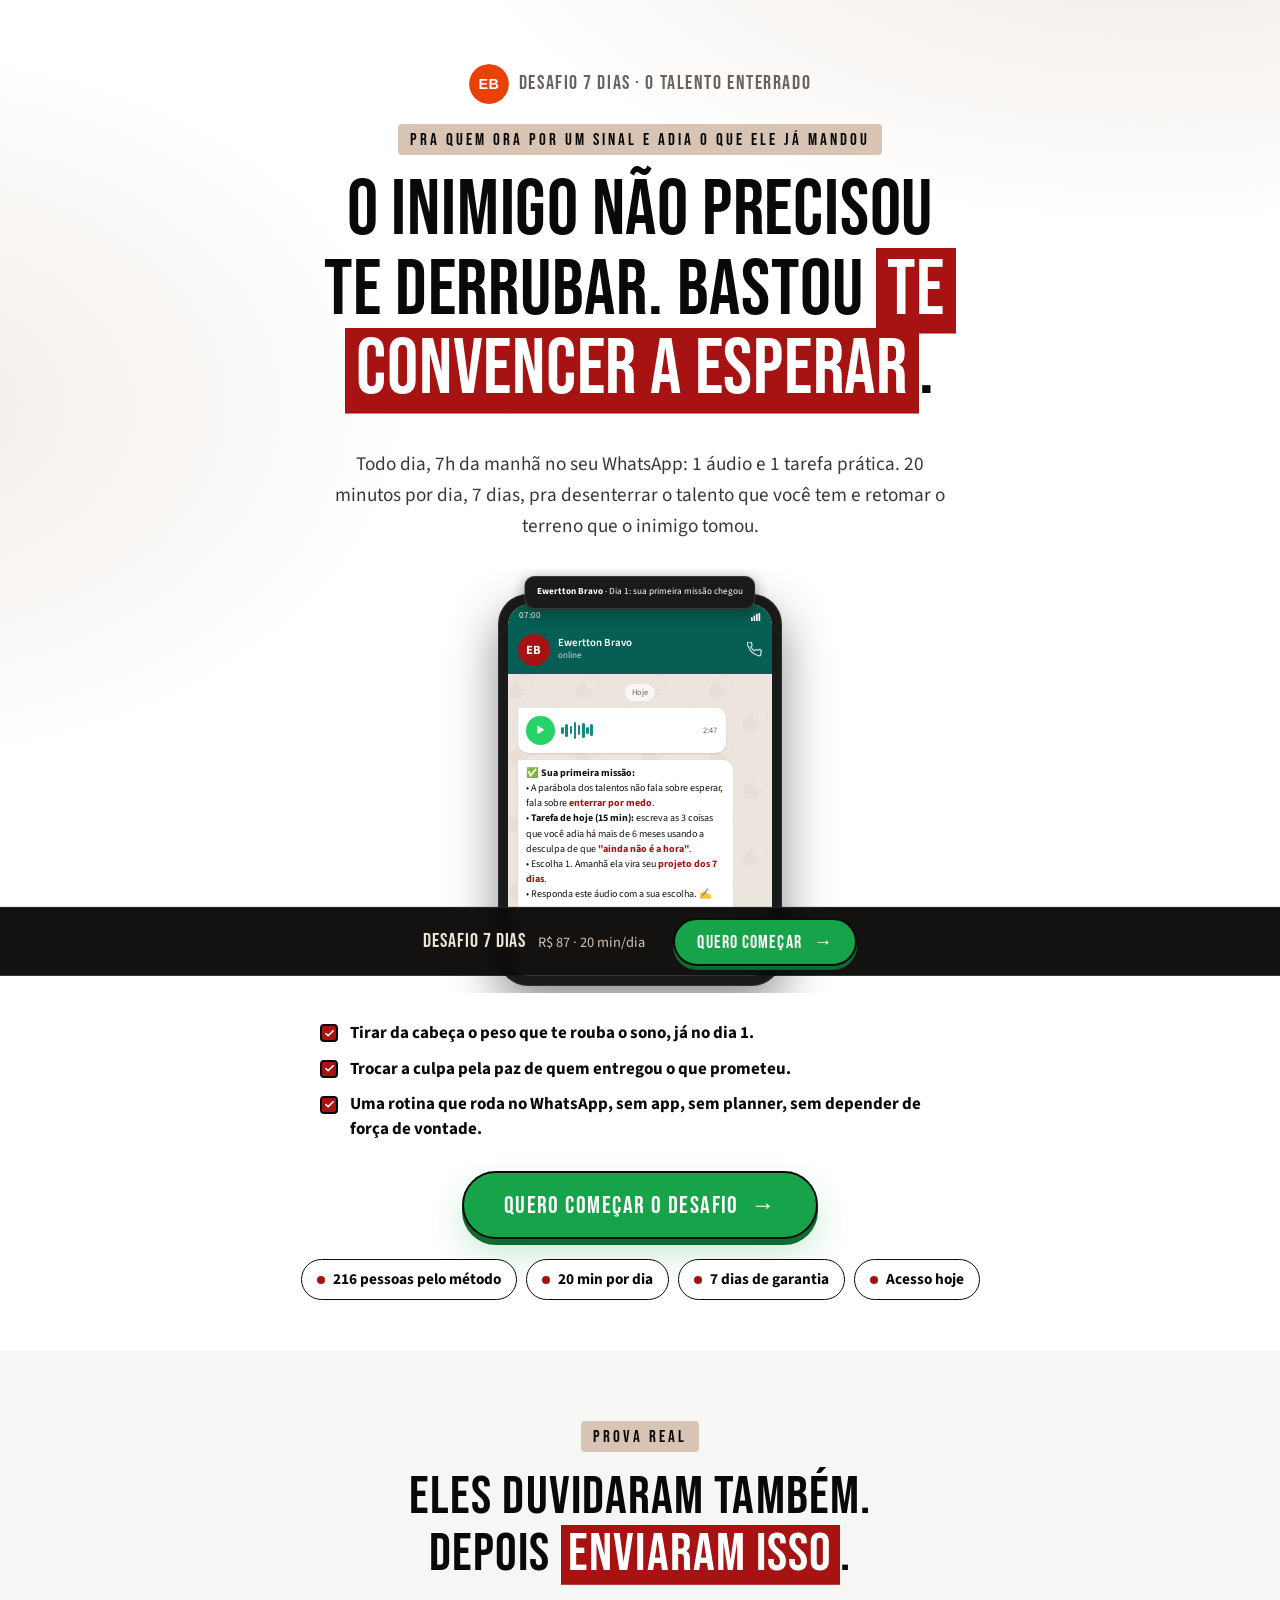
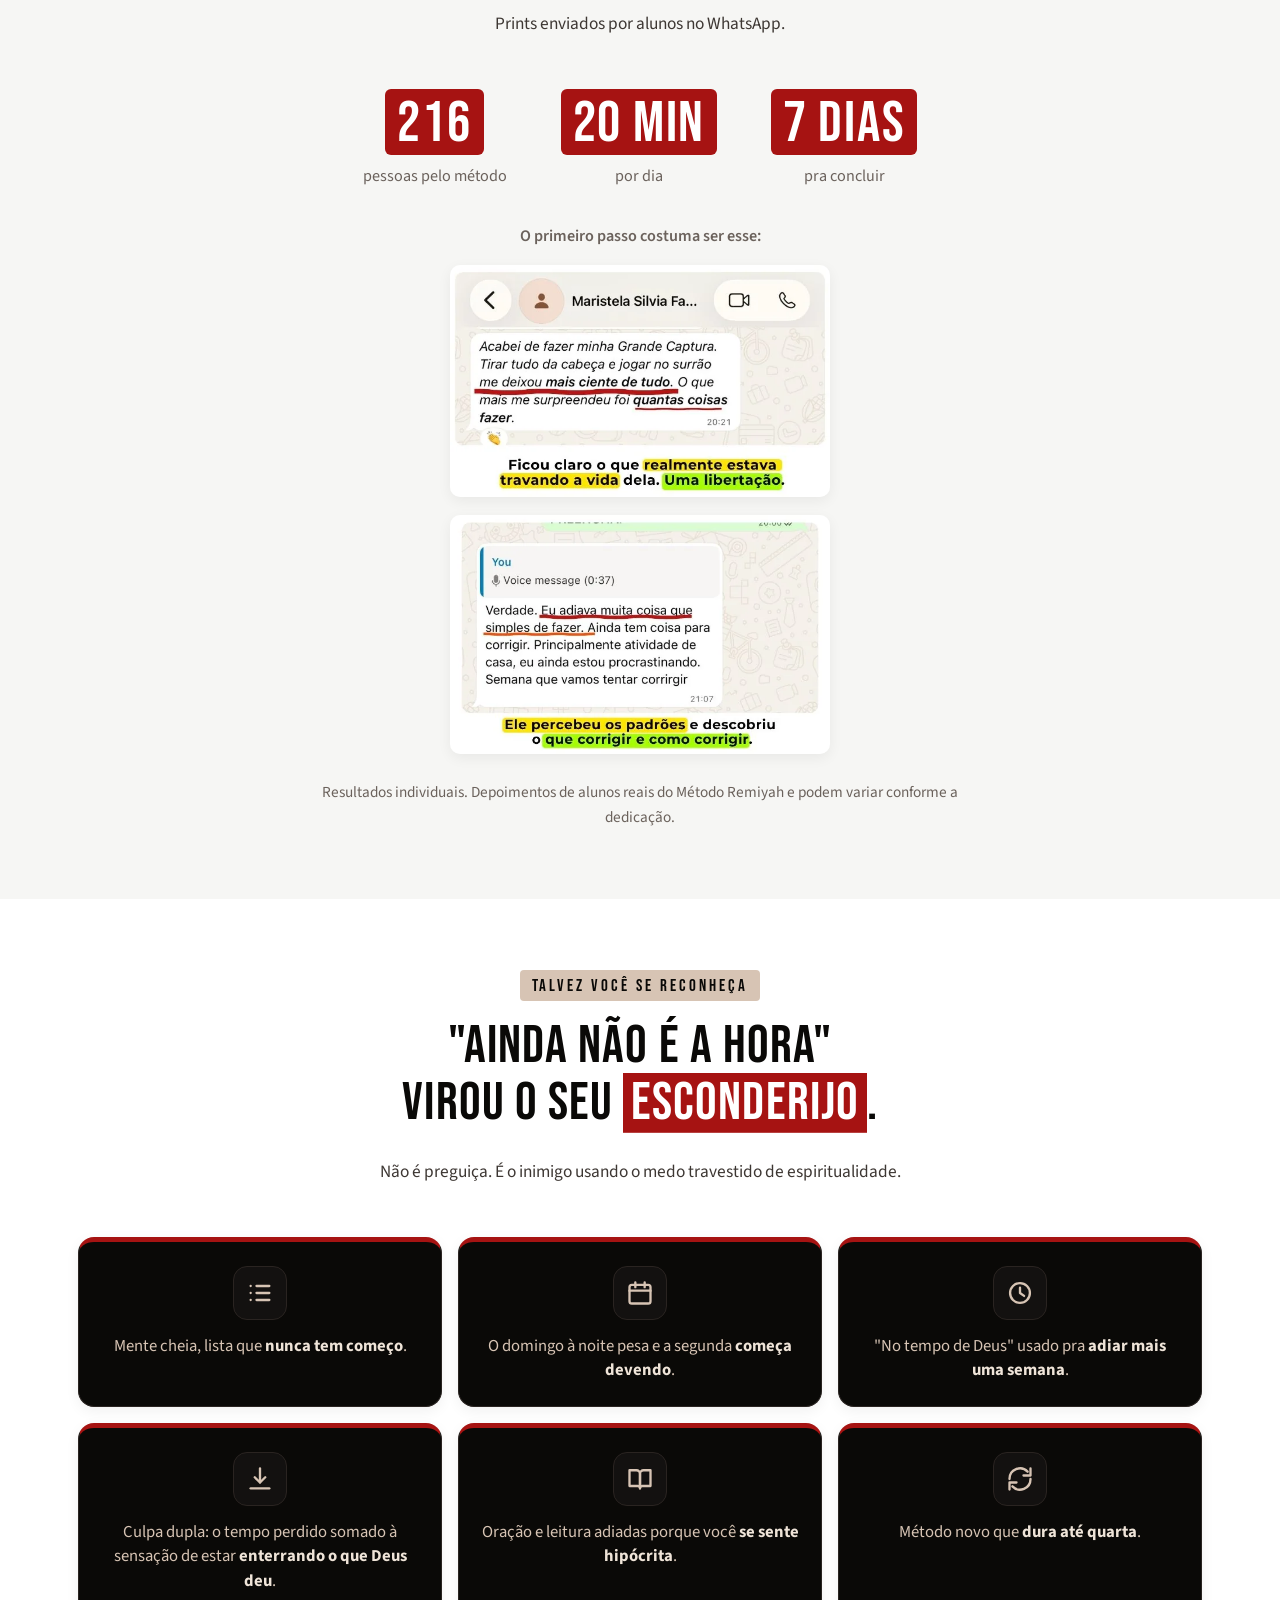
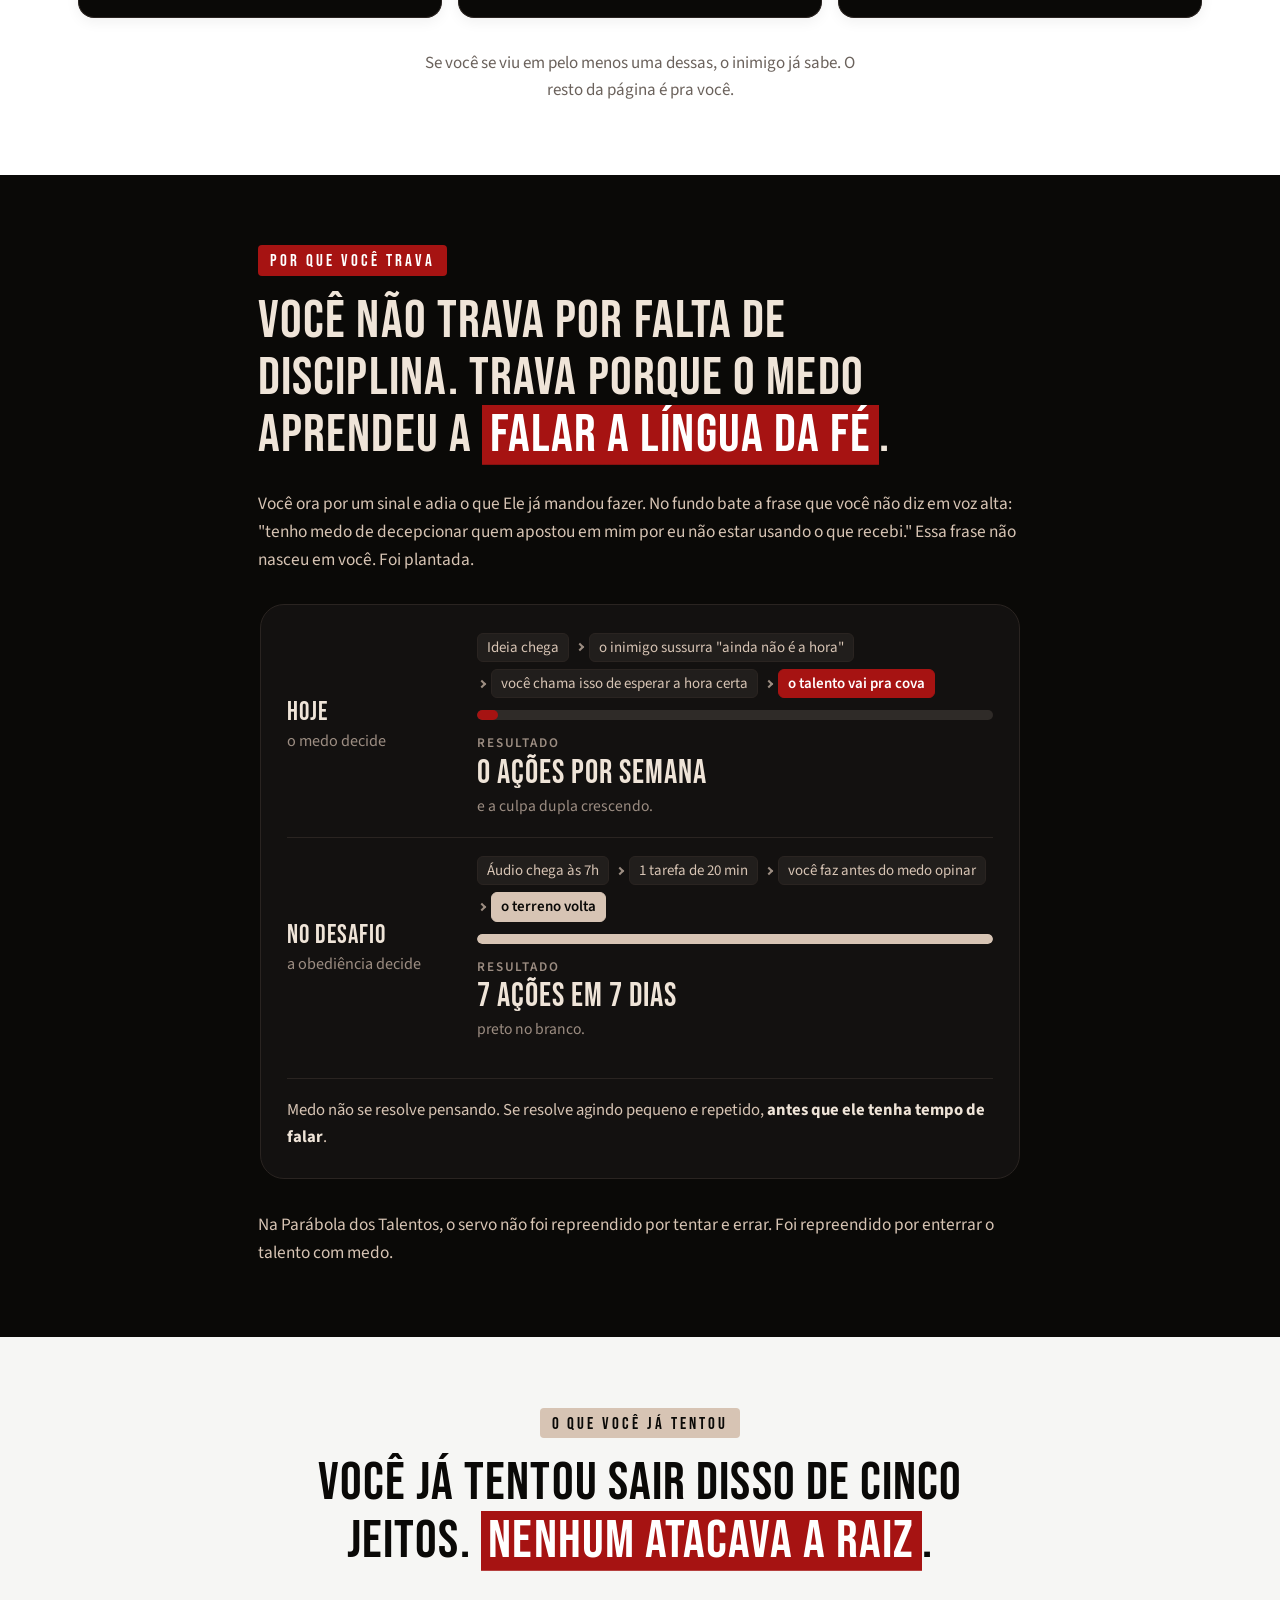
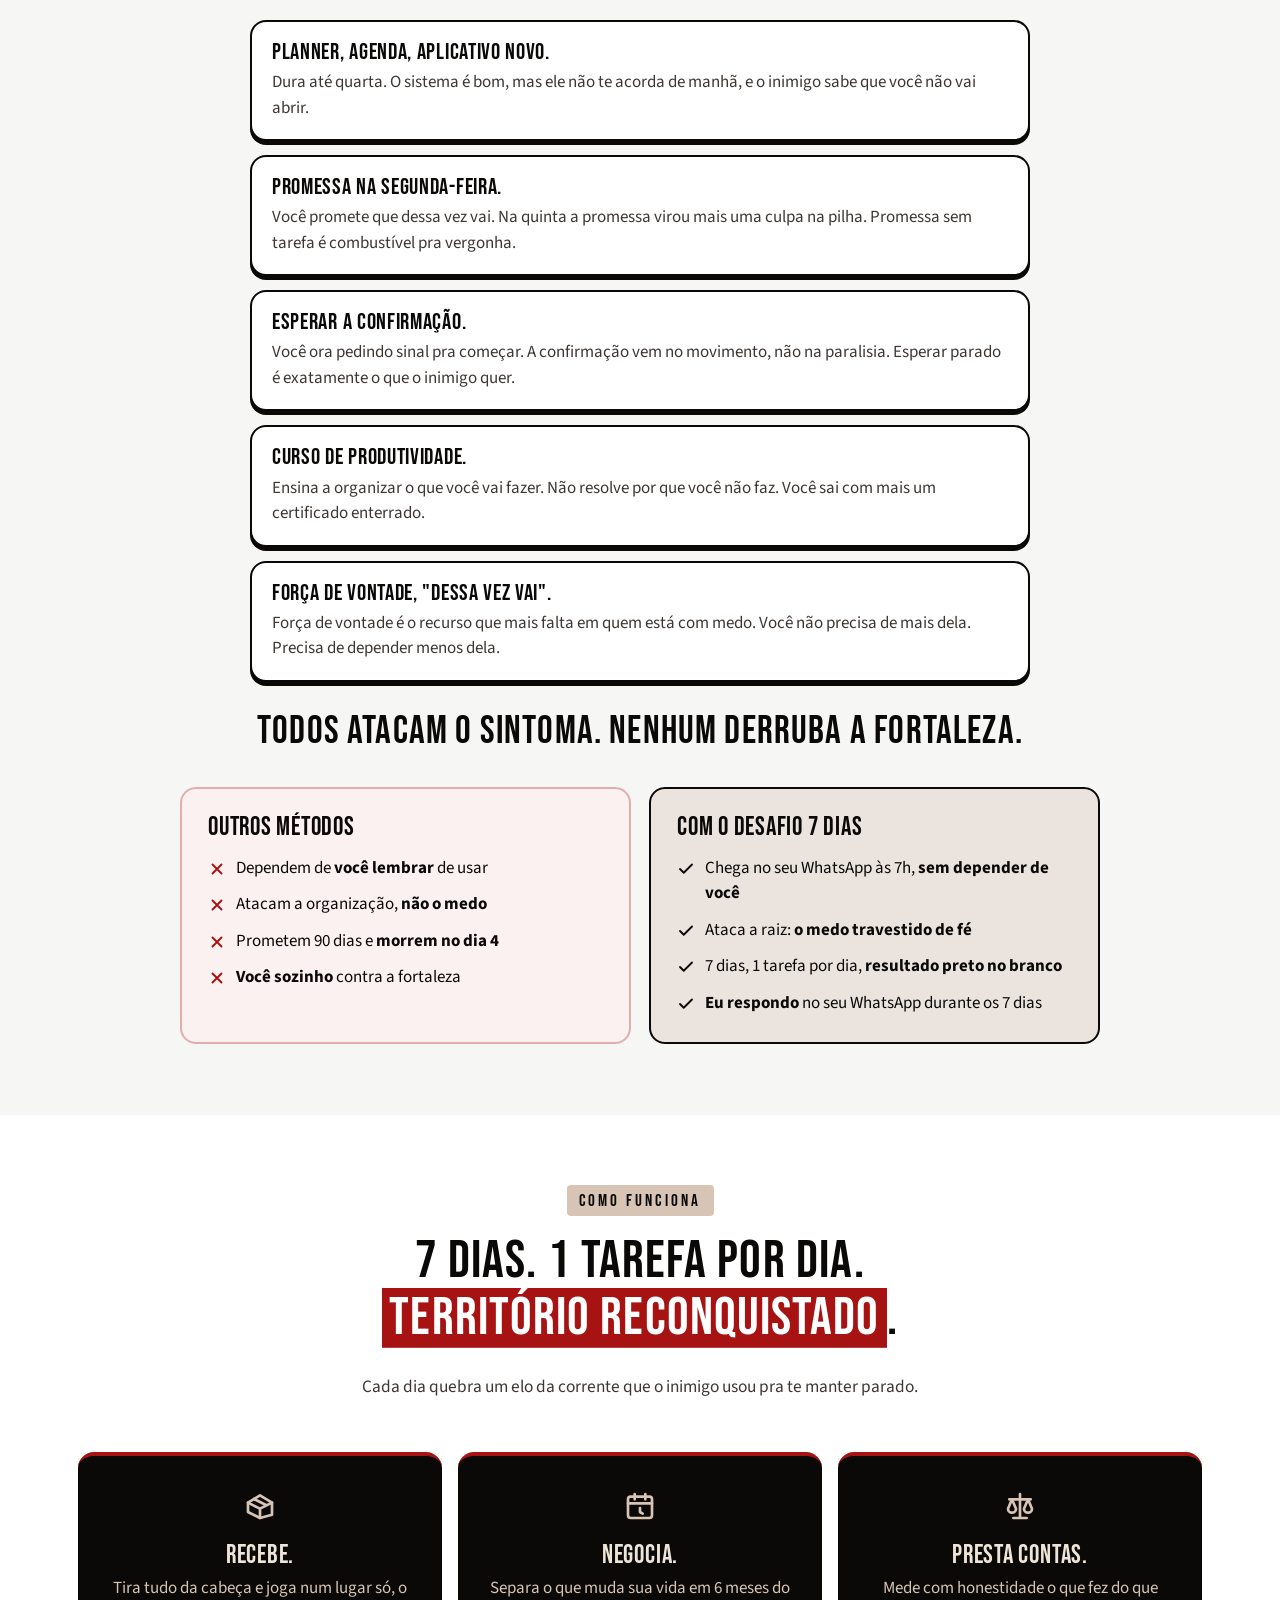
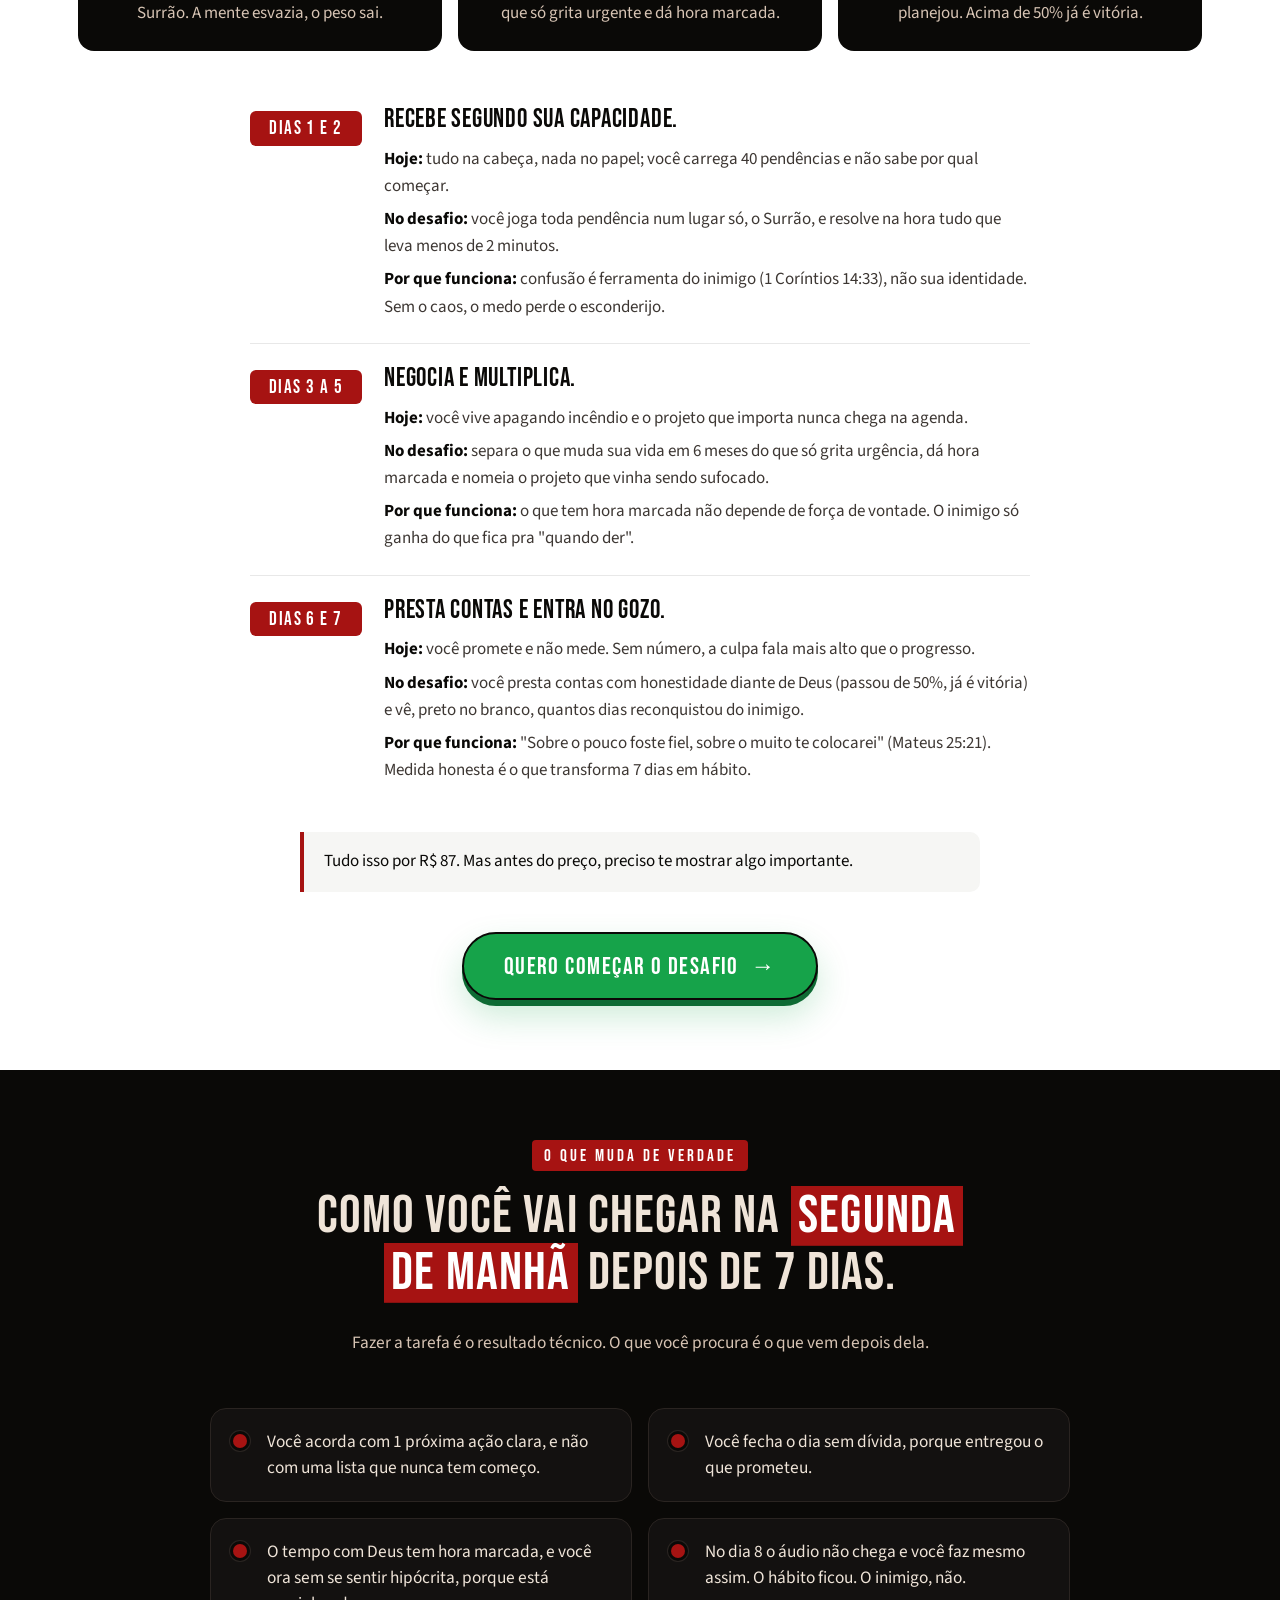
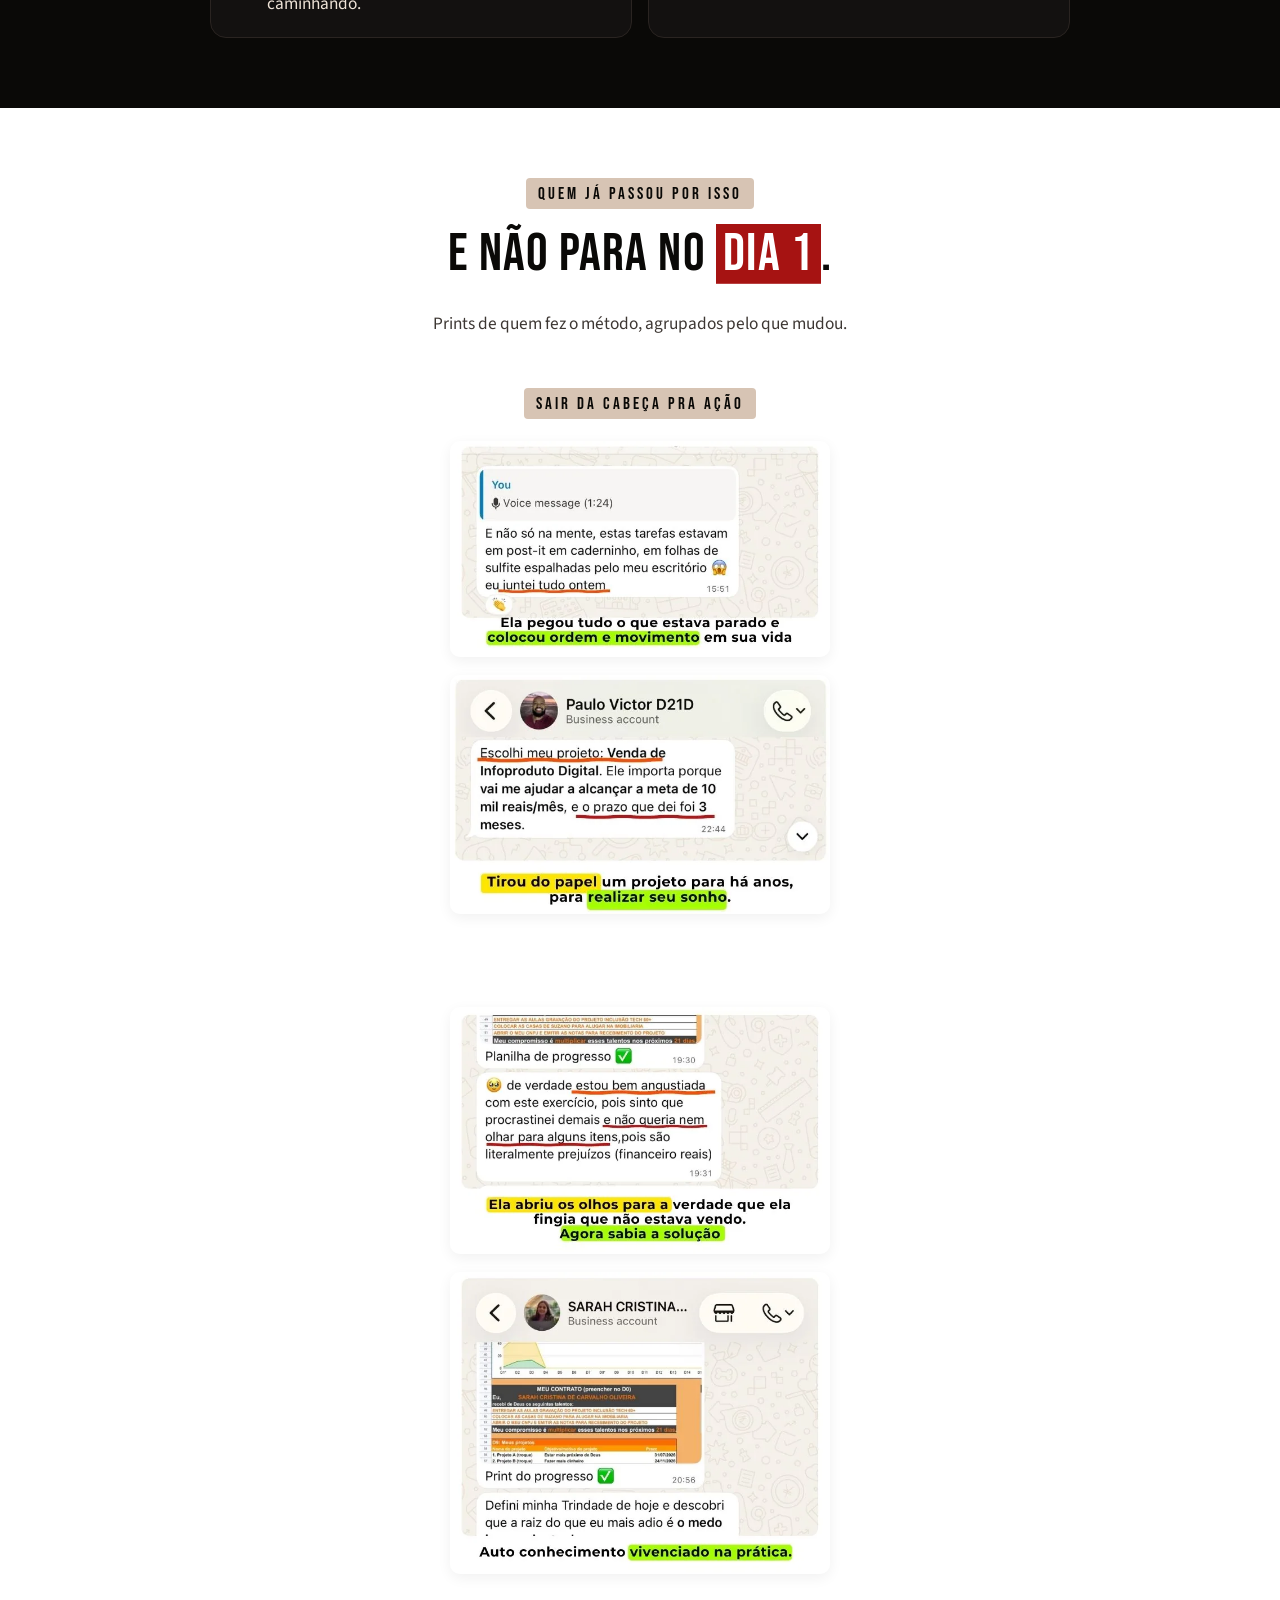
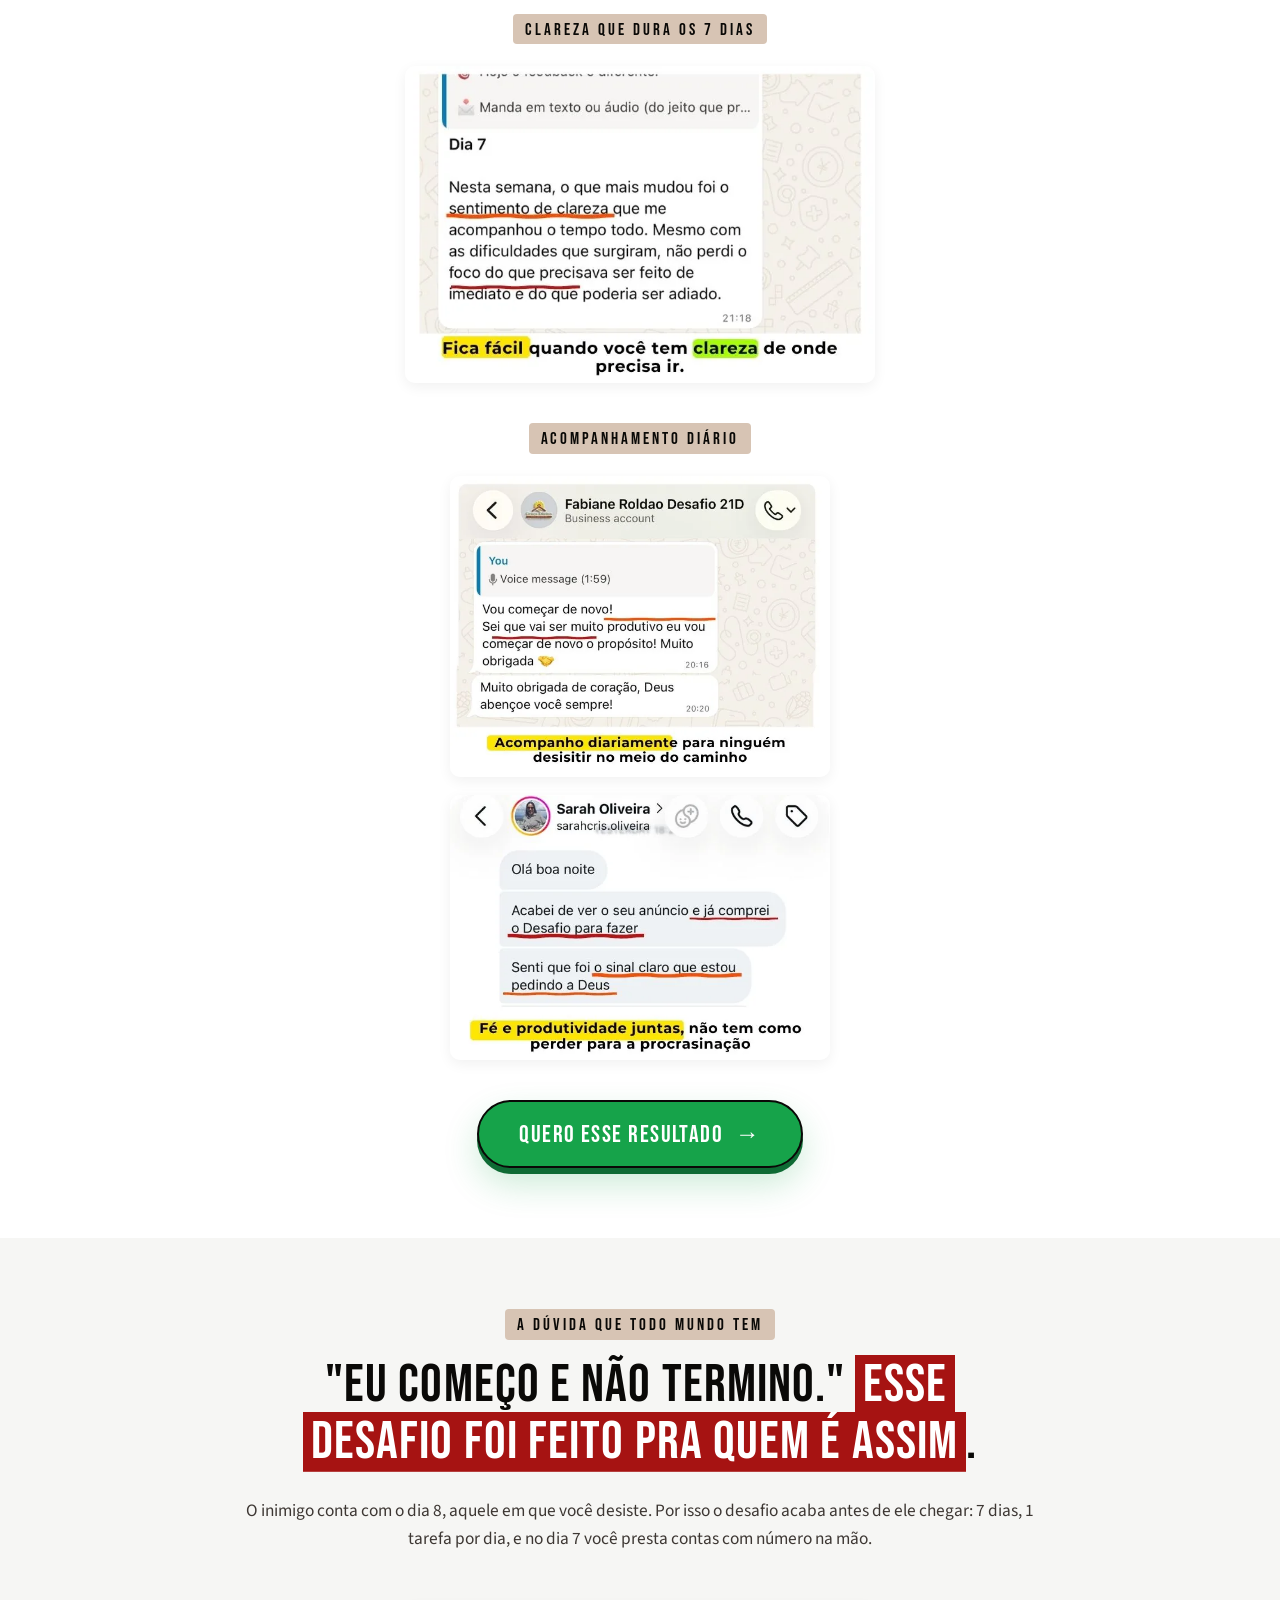
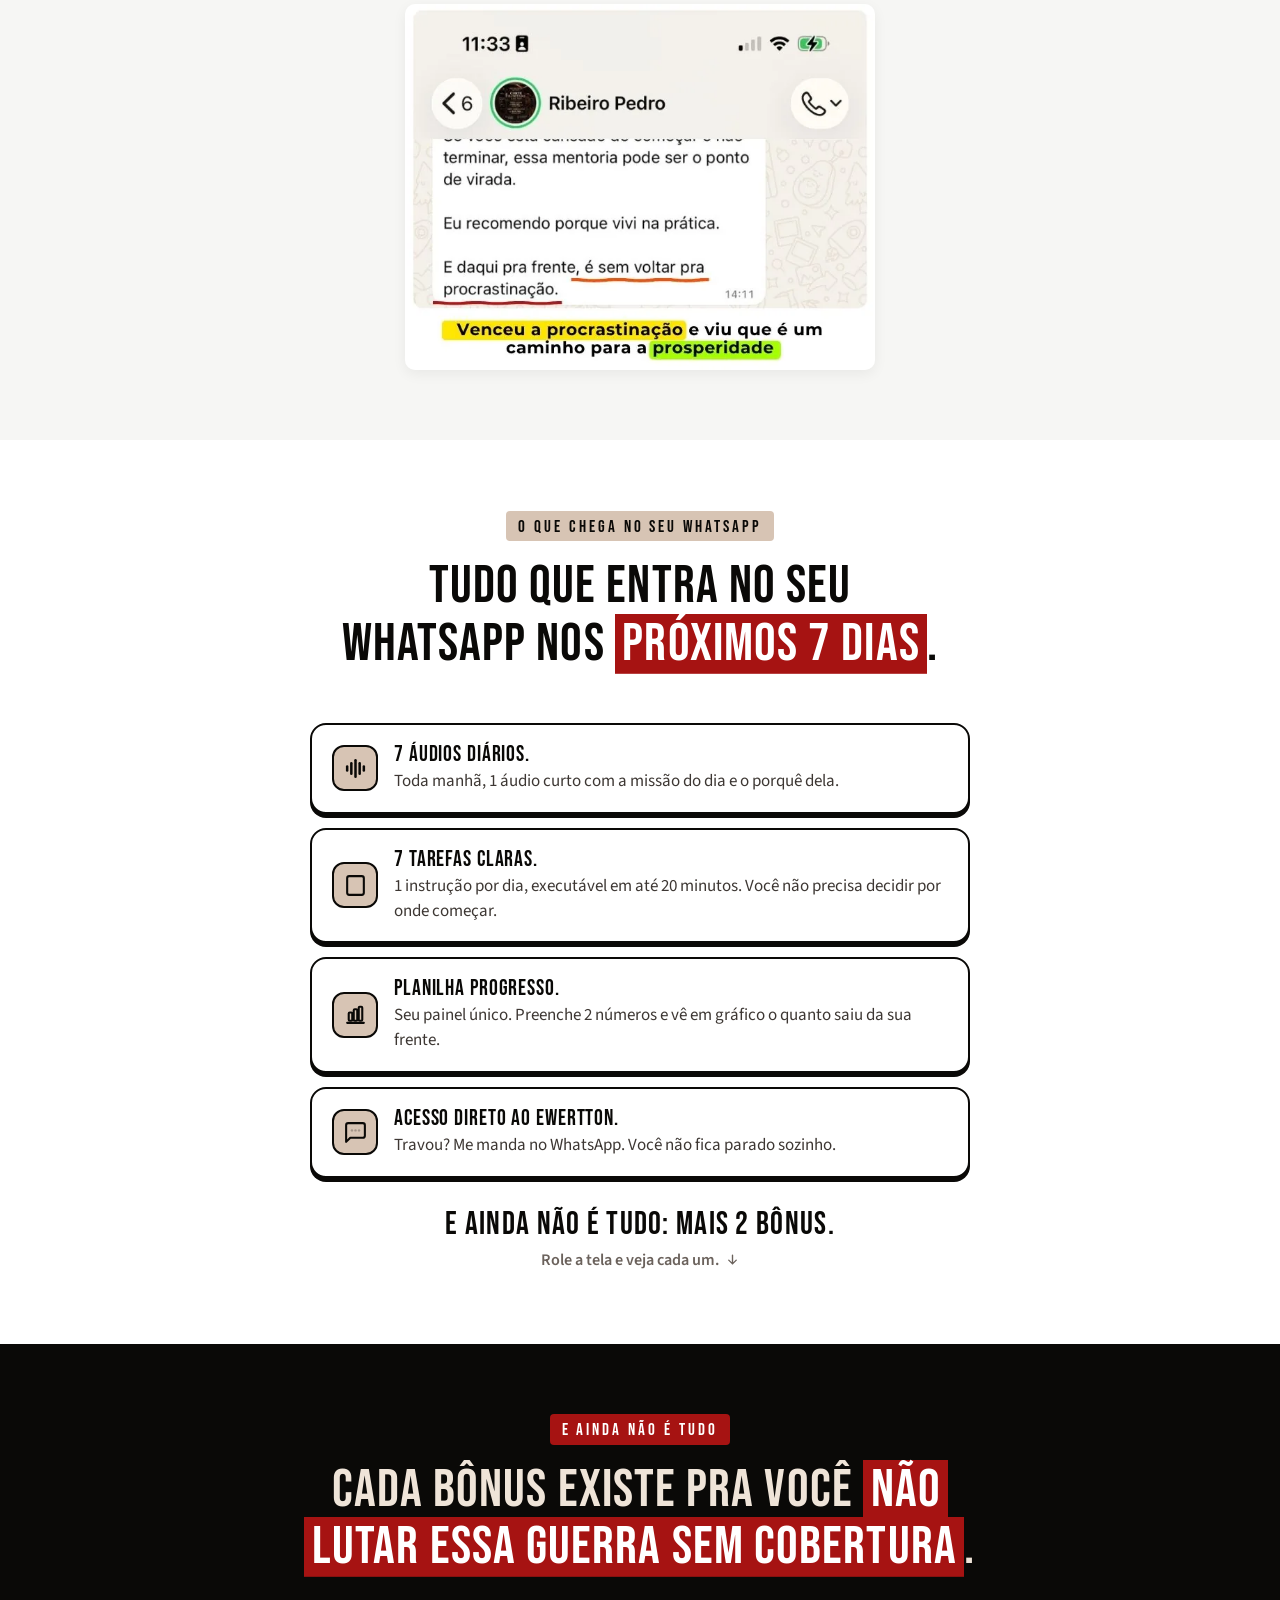
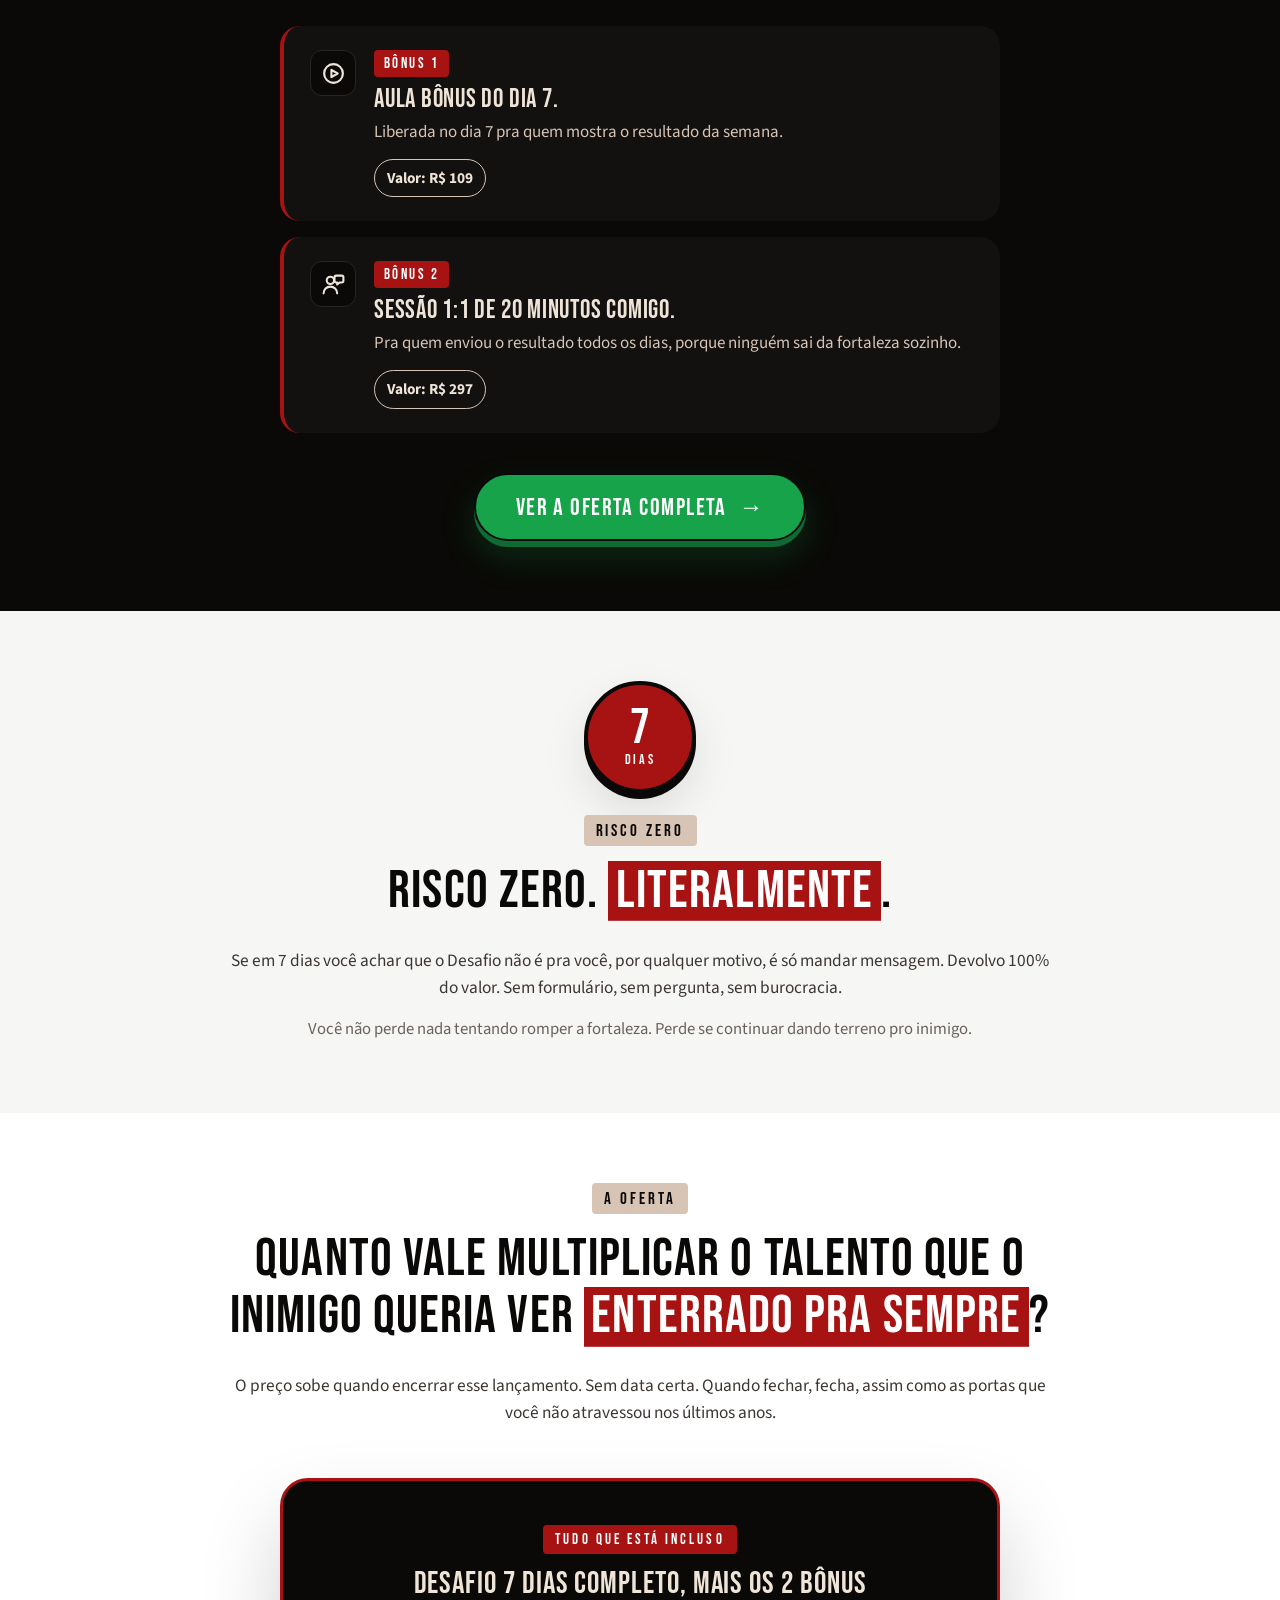
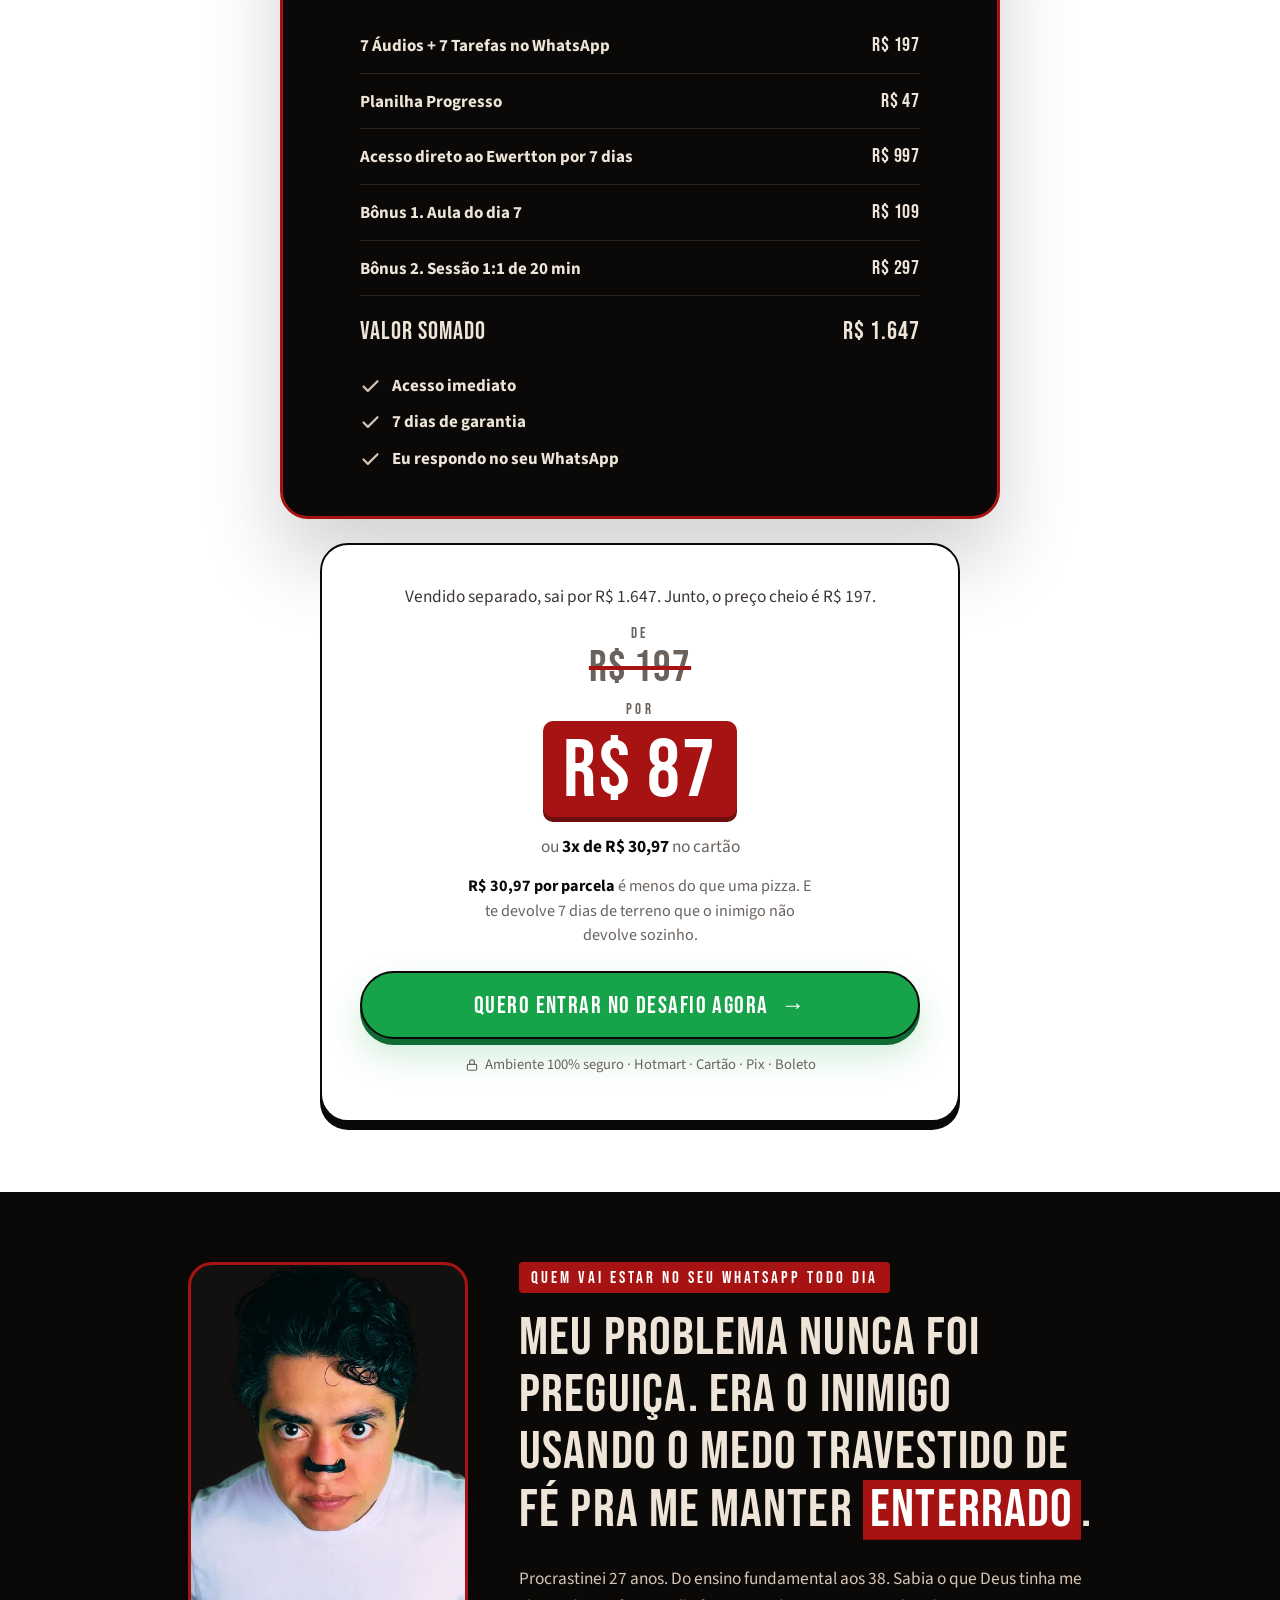
==== index.html @ e43bfd81 "Troca o Meta Pixel pelo 1757831658852242 Sai o 25723610987317406 dos tres pontos da pagina: init do " ====
<!DOCTYPE html>
<html lang="pt-BR">

<head>
  <meta charset="UTF-8">
  <meta name="viewport" content="width=device-width, initial-scale=1.0">

  <!-- =================== FEATURE FLAGS =================== -->
  <!-- Unico lugar a editar pra ligar/desligar o pre-checkout. Ver CLAUDE.md > FEATURE FLAGS. -->
  <script>
    window.FLAGS = {
      preCheckout: false  // true = modal de captura antes da Hotmart | false = botao vai direto pro checkout
    };
    // Override de teste sem deploy: ?pc=off (desliga) | ?pc=on (liga)
    (function () {
      var pc = new URLSearchParams(window.location.search).get('pc');
      if (pc === 'off') window.FLAGS.preCheckout = false;
      if (pc === 'on') window.FLAGS.preCheckout = true;
    })();
  </script>
  <!-- ===================================================== -->
  <!-- Google Tag Manager -->
  <script>(function(w,d,s,l,i){w[l]=w[l]||[];w[l].push({'gtm.start':
  new Date().getTime(),event:'gtm.js'});var f=d.getElementsByTagName(s)[0],
  j=d.createElement(s),dl=l!='dataLayer'?'&l='+l:'';j.async=true;j.src=
  'https://www.googletagmanager.com/gtm.js?id='+i+dl;f.parentNode.insertBefore(j,f);
  })(window,document,'script','dataLayer','GTM-PCKSDBV4');</script>
  <!-- End Google Tag Manager -->
  <title>Desafio 7 Dias: O Talento Enterrado</title>
  <meta name="description"
    content="7 dias pra sair da procrastinação e parar de enterrar o seu talento por medo. 1 áudio e 1 tarefa por dia no WhatsApp. 20 minutos. R$ 87.">
  <meta property="og:title" content="Desafio 7 Dias: O Talento Enterrado">
  <meta property="og:description" content="1 áudio e 1 tarefa por dia no WhatsApp. 20 minutos. 7 dias. R$ 87.">
  <meta property="og:type" content="website">
  <meta property="og:url" content="https://ebravoholdingo.shop/">
  <meta property="og:image" content="https://ebravoholdingo.shop/og-image.jpg">
  <meta property="og:image:width" content="1200">
  <meta property="og:image:height" content="630">
  <meta property="og:image:alt" content="Homem de costas na beira da cova que ele mesmo cavou, com um vulto nas sombras estendendo a mão. Desafio 7 Dias: O Talento Enterrado. Só precisa que você adie.">
  <meta name="twitter:card" content="summary_large_image">
  <meta name="twitter:image" content="https://ebravoholdingo.shop/og-image.jpg">
  <!-- Favicon -->
  <link rel="icon" type="image/x-icon" href="favicon/favicon.ico">
  <link rel="icon" type="image/svg+xml" href="favicon/favicon.svg">
  <link rel="icon" type="image/png" sizes="96x96" href="favicon/favicon-96x96.png">
  <link rel="apple-touch-icon" sizes="180x180" href="favicon/apple-touch-icon.png">
  <link rel="manifest" href="favicon/site.webmanifest">
  <meta name="theme-color" content="#FFFFFF">
  <!-- Facebook -->
  <meta name="facebook-domain-verification" content="x3mdskvask209m6cuxpnd6964lbzp1" />
  <link rel="preconnect" href="https://fonts.googleapis.com">
  <link rel="preconnect" href="https://fonts.gstatic.com" crossorigin>
  <link rel="preconnect" href="https://connect.facebook.net" />
  <link rel="preload" as="style"
    href="https://fonts.googleapis.com/css2?family=Bebas+Neue&family=Source+Sans+3:ital,wght@0,300;0,400;0,600;0,700;1,400;1,600&display=swap" />
  <link
    href="https://fonts.googleapis.com/css2?family=Bebas+Neue&family=Source+Sans+3:ital,wght@0,300;0,400;0,600;0,700;1,400;1,600&display=swap"
    rel="stylesheet" media="print" onload="this.media='all'" />
  <noscript>
    <link
      href="https://fonts.googleapis.com/css2?family=Bebas+Neue&family=Source+Sans+3:ital,wght@0,300;0,400;0,600;0,700;1,400;1,600&display=swap"
      rel="stylesheet" />
  </noscript>
  <!-- Meta Pixel: adiado para depois do LCP via requestIdleCallback -->
  <script>
    (function () {
      function loadPixel() {
        !function (f, b, e, v, n, t, s) {
          if (f.fbq) return; n = f.fbq = function () {
            n.callMethod ?
              n.callMethod.apply(n, arguments) : n.queue.push(arguments)
          }; if (!f._fbq) f._fbq = n;
          n.push = n; n.loaded = !0; n.version = '2.0'; n.queue = []; t = b.createElement(e); t.async = !0;
          t.src = v; s = b.getElementsByTagName(e)[0]; s.parentNode.insertBefore(t, s)
        }(window, document, 'script', 'https://connect.facebook.net/en_US/fbevents.js');
        fbq('init', '1757831658852242');
        fbq('track', 'PageView');
        fbq('track', 'ViewContent', { value: 67.00, currency: 'BRL' });
      }
      if ('requestIdleCallback' in window) {
        requestIdleCallback(loadPixel, { timeout: 3000 });
      } else {
        window.addEventListener('load', loadPixel);
      }
    })();
  </script>
  <noscript><img height="1" width="1" style="display:none"
      src="https://www.facebook.com/tr?id=1757831658852242&ev=PageView&noscript=1" alt="" /></noscript>
  <!-- Classe .js: o reveal (.rv) só esconde elemento quando há JS pra revelar de volta. -->
  <script>document.documentElement.classList.add('js');</script>
  <style>
    /* ============================================================
       CSS CRÍTICO — tokens, reset, componentes base, hero.
       Identidade "Cartaz de Guerra" sobre fundo claro. Layout do modelo.
       Regras: vermelho é bloco, não letra. Verde só no botão de checkout.
    ============================================================ */
    :root {
      --bg: #FFFFFF;
      --bg-soft: #F6F6F4;
      --void: #0A0907;
      --pitch: #131110;
      --iron: #2A2421;
      --blood: #A61312;
      --blood-deep: #6E0F0E;
      --bone: #D7C4B4;
      --bone-hi: #EFE4D8;
      --bone-mute: #9C8D82;
      --text: #0A0907;
      --text-soft: #3D3733;
      --text-muted: #6B625C;
      --cta: #16A34A;
      --cta-h: #15803D;
      --cta-ledge: #0E6B34;
      --line: rgba(10, 9, 7, .09);

      /* mockup WhatsApp: cores do app real, não tocar */
      --color-wa-green: #25D366;
      --color-wa-bg: #ECE5DD;
      --color-wa-bubble: #FFFFFF;

      --font-display: 'Bebas Neue', 'Oswald', Impact, sans-serif;
      --font-body: 'Source Sans 3', 'Source Sans Pro', Georgia, serif;

      --radius-sm: 10px;
      --radius: 16px;
      --radius-lg: 28px;
      --shadow-sm: 0 4px 14px rgba(0, 0, 0, .06);
      --shadow: 0 18px 44px rgba(0, 0, 0, .10);
      --shadow-lg: 0 40px 80px rgba(0, 0, 0, .18);
      --max: 1180px;
      --narrow: 820px;
      --ease: cubic-bezier(.2, .8, .2, 1);
    }

    *, *::before, *::after { box-sizing: border-box; }
    html { scroll-behavior: smooth; font-size: 17px; }
    body {
      margin: 0;
      background: var(--bg);
      color: var(--text);
      font-family: var(--font-body);
      font-size: 17px;
      line-height: 1.6;
      -webkit-font-smoothing: antialiased;
      overflow-x: hidden;
    }
    /* Bebas Neue é caixa alta e estreita: peso único, tracking positivo, entrelinha justa. */
    h1, h2, h3, h4 {
      font-family: var(--font-display);
      font-weight: 400;
      line-height: 1.05;
      letter-spacing: .02em;
      margin: 0 0 .5em;
      color: var(--text);
      text-wrap: balance;
    }
    h1 { font-size: clamp(2.6rem, 7vw, 4.6rem); line-height: 1.02; letter-spacing: .01em; }
    h2 { font-size: clamp(2rem, 4.5vw, 3.2rem); }
    h3 { font-size: clamp(1.35rem, 2vw, 1.65rem); letter-spacing: .03em; }
    p { margin: 0; }
    img { max-width: 100%; height: auto; display: block; }
    a { color: inherit; text-decoration: none; }
    button { font: inherit; }
    strong, b { font-weight: 700; }

    /* Foco visível no crítico de propósito: o style.css carrega async e quem tecla
       Tab antes disso navegaria sem indicação. */
    :is(a, button, input, select, textarea, summary, [tabindex], [role="button"]):focus-visible {
      outline: 3px solid var(--blood);
      outline-offset: 3px;
    }
    .section.dark :is(a, button, input, select, textarea, summary, [tabindex]):focus-visible {
      outline-color: var(--bone-hi);
    }

    /* ---------- layout base ---------- */
    .container { max-width: var(--max); margin: 0 auto; padding: 0 clamp(16px, 4vw, 28px); }
    .narrow { max-width: var(--narrow); margin-left: auto; margin-right: auto; }
    .section { padding: clamp(48px, 5.5vw, 84px) 0; position: relative; }
    .section.soft { background: var(--bg-soft); }
    .section.dark { background: var(--void); color: var(--bone); }
    .section.dark h2, .section.dark h3, .section.dark h4 { color: var(--bone-hi); }
    .section.dark p { color: var(--bone); }
    .section.dark b, .section.dark strong { color: var(--bone-hi); }
    .section-head { text-align: center; max-width: 820px; margin: 0 auto clamp(30px, 4vw, 52px); }
    .center { text-align: center; }
    .mt8 { margin-top: 8px; } .mt16 { margin-top: 16px; } .mt24 { margin-top: 24px; }
    .mt32 { margin-top: 32px; } .mt40 { margin-top: 40px; }
    .muted { color: var(--text-muted); }
    .section.dark .muted { color: var(--bone-mute); }
    .lead { font-size: clamp(1.02rem, 1.35vw, 1.16rem); color: var(--text-soft); line-height: 1.6; }
    .section.dark .lead { color: var(--bone); }

    /* ---------- marca-texto animado ----------
       Fundo --blood, texto branco (7,7:1). Enquanto o preenchimento corre, o texto
       fica na cor herdada e vira branco quando o vermelho já cobre a maior parte. */
    .hl {
      position: relative;
      display: inline;
      padding: 0 .14em;
      color: inherit;
      background-image: linear-gradient(to right, var(--blood) 0%, var(--blood) 100%);
      background-repeat: no-repeat;
      background-size: 0% 92%;
      background-position: 0 60%;
      -webkit-box-decoration-break: clone;
      box-decoration-break: clone;
      transition: background-size 1.1s var(--ease), color .2s ease .5s;
    }
    .hl.lit, html:not(.js) .hl { background-size: 100% 92%; color: #FFFFFF; }
    /* sobre escuro o texto herda --bone-hi até acender; aceso é o mesmo branco sobre --blood */
    .section.dark .hl.lit { color: #FFFFFF; }

    /* ---------- eyebrow (chip de seção) ---------- */
    .eyebrow, p.eyebrow {
      display: inline-block;
      font-family: var(--font-display);
      font-weight: 400;
      font-size: .98rem;
      letter-spacing: .18em;
      text-transform: uppercase;
      line-height: 1.25;
      color: var(--void);
      padding: 6px 12px 4px;
      background: var(--bone);
      border-radius: 4px;
      margin-bottom: 16px;
    }
    .section.dark .eyebrow, .section.dark p.eyebrow { background: var(--blood); color: #FFFFFF; }

    /* ---------- botão de checkout (verde validado, não trocar) ---------- */
    .cta {
      display: inline-flex;
      align-items: center;
      justify-content: center;
      gap: 12px;
      padding: 17px 32px 15px;
      font-family: var(--font-display);
      font-weight: 400;
      font-size: 1.3rem;
      letter-spacing: .06em;
      text-transform: uppercase;
      line-height: 1;
      text-align: center;
      color: #FFFFFF;
      background: var(--cta);
      border: 2px solid var(--void);
      border-radius: 999px;
      cursor: pointer;
      box-shadow: 0 6px 0 var(--cta-ledge), 0 16px 34px rgba(22, 163, 74, .22);
      transition: transform .2s var(--ease), box-shadow .2s var(--ease), background .2s;
    }
    .cta:hover { transform: translateY(-2px); background: var(--cta-h); box-shadow: 0 8px 0 var(--cta-ledge), 0 22px 44px rgba(22, 163, 74, .34); }
    .cta:active { transform: translateY(2px); box-shadow: 0 3px 0 var(--cta-ledge), 0 10px 24px rgba(22, 163, 74, .26); }
    .cta .arrow { display: inline-block; transition: transform .25s var(--ease); }
    .cta:hover .arrow { transform: translateX(4px); }
    /* mínimo em 24px (não 1.4rem = 23,8px): 24px é o corte de "texto grande" da WCAG,
       onde o branco sobre o verde do checkout (3,3:1) passa. Abaixo disso, não passa. */
    .cta.large { padding: 21px 40px 19px; font-size: clamp(24px, 1.8vw, 1.55rem); }
    .cta.full { width: 100%; }

    /* ---------- chip da faixa de confiança ---------- */
    .chip {
      display: inline-flex;
      align-items: center;
      gap: 8px;
      padding: 7px 15px;
      background: #FFFFFF;
      border: 1.5px solid var(--void);
      border-radius: 999px;
      font-size: .9rem;
      font-weight: 700;
      color: var(--text);
    }
    .chip .dot { width: 8px; height: 8px; border-radius: 50%; background: var(--blood); flex: 0 0 8px; }
    @media (max-width: 560px) { .chip { font-size: .86rem; padding: 6px 12px; } }

    /* ---------- reveal on scroll (base no crítico pra não piscar o hero) ---------- */
    .rv { transition: opacity .7s var(--ease), transform .7s var(--ease); }
    .js .rv:not(.in) { opacity: 0; transform: translateY(16px); }

    /* ============================================================
       HERO
    ============================================================ */
    .hero {
      padding: clamp(34px, 5vw, 64px) 0 clamp(30px, 4vw, 56px);
      /* manchas do modelo, agora em --bone quase invisível */
      background:
        radial-gradient(1200px 600px at 90% -10%, rgba(215, 196, 180, .42), transparent 60%),
        radial-gradient(900px 600px at -10% 30%, rgba(215, 196, 180, .34), transparent 60%),
        var(--bg);
      overflow: hidden;
    }
    .hero-inner { text-align: center; max-width: 980px; margin: 0 auto; }
    .brand {
      display: flex;
      justify-content: center;
      align-items: center;
      gap: 10px;
      margin: 0 auto 20px;
      font-family: var(--font-display);
      font-size: 1.15rem;
      letter-spacing: .08em;
      text-transform: uppercase;
      color: var(--text-muted);
      line-height: 1;
    }
    .brand img { width: 40px; height: 40px; border-radius: 50%; flex: 0 0 40px; }
    .hero-sub { font-size: clamp(1.02rem, 1.5vw, 1.2rem); color: var(--text-soft); max-width: 62ch; margin: 0 auto; }

    /* slot de vídeo: hoje leva o mockup, amanhã leva o embed */
    .vslot { max-width: 760px; margin: 26px auto 0; }
    .vslot .frame {
      position: relative;
      width: 100%;
      aspect-ratio: 16 / 9;
      background: var(--void);
      border: 2px solid var(--void);
      border-radius: var(--radius);
      overflow: hidden;
      box-shadow: var(--shadow);
    }
    /* enquanto o vídeo não existe, o mockup fica solto sobre o fundo claro.
       Ao trocar o miolo pelo embed, tirar o is-empty do .frame e a moldura volta. */
    .vslot .frame.is-empty { background: transparent; border-color: transparent; box-shadow: none; }
    @media (max-width: 640px) { .vslot .frame { aspect-ratio: 4 / 5; } }
    .vslot .frame > iframe, .vslot .frame > video { position: absolute; inset: 0; width: 100%; height: 100%; border: 0; }
    .frame-inner { position: absolute; inset: 0; display: flex; align-items: center; justify-content: center; }

    .hero-bullets { list-style: none; padding: 0; margin: 26px auto 0; max-width: 640px; display: flex; flex-direction: column; gap: 11px; text-align: left; }
    .hero-bullets li { position: relative; padding-left: 30px; font-weight: 700; font-size: 1rem; color: var(--text); line-height: 1.45; }
    .hero-bullets li::before {
      content: '';
      position: absolute;
      left: 0;
      top: .2em;
      width: 18px;
      height: 18px;
      border-radius: 4px;
      background: var(--blood) url("data:image/svg+xml,%3Csvg xmlns='http://www.w3.org/2000/svg' viewBox='0 0 24 24' fill='none' stroke='%23fff' stroke-width='3.5' stroke-linecap='round' stroke-linejoin='round'%3E%3Cpath d='M20 6 9 17l-5-5'/%3E%3C/svg%3E") center / 11px no-repeat;
      border: 2px solid var(--void);
    }
    .hero-cta { margin-top: 30px; }
    .hero-trust-strip { display: flex; flex-wrap: wrap; justify-content: center; gap: 9px; margin-top: 20px; }

    /* ============================================================
       MOCKUP WHATSAPP (portado do v7). Toda medida é múltiplo de --u,
       calculada pelo tamanho da moldura: o telefone escala inteiro,
       sem cortar, em qualquer proporção do .frame.
    ============================================================ */
    .wa-stage {
      --u: .8px;
      position: relative;
      width: calc(340 * var(--u));
      padding-top: calc(22 * var(--u));
      margin: 0 auto;
      font-family: var(--font-body);
      text-align: left;
    }
    @supports (width: 1cqw) {
      .vslot .frame { container-type: size; }
      .wa-stage { --u: min(calc(100cqw / 372), calc(100cqh / 506)); }
    }
    .wa-phone { position: relative; width: 100%; }
    .wa-phone-shell {
      background: #1A1A1A;
      border-radius: calc(36 * var(--u));
      padding: calc(12 * var(--u));
      box-shadow: 0 calc(24 * var(--u)) calc(60 * var(--u)) rgba(0, 0, 0, .45), inset 0 0 0 1px rgba(255, 255, 255, .1);
    }
    .wa-phone-screen { background: var(--color-wa-bg); border-radius: calc(26 * var(--u)); overflow: hidden; }
    .wa-status-bar {
      background: #075E54;
      color: #FFFFFF;
      font-size: calc(11 * var(--u));
      display: flex;
      justify-content: space-between;
      align-items: center;
      padding: calc(6 * var(--u)) calc(14 * var(--u)) calc(4 * var(--u));
    }
    .wa-status-bar svg { width: calc(12 * var(--u)); height: calc(10 * var(--u)); display: block; }
    .wa-header { background: #075E54; padding: calc(8 * var(--u)) calc(12 * var(--u)) calc(10 * var(--u)); display: flex; align-items: center; gap: calc(10 * var(--u)); }
    .wa-header > svg { width: calc(18 * var(--u)); height: calc(18 * var(--u)); flex: 0 0 auto; }
    .wa-avatar-sm {
      width: calc(38 * var(--u));
      height: calc(38 * var(--u));
      border-radius: 50%;
      background: var(--blood);
      display: flex;
      align-items: center;
      justify-content: center;
      font-weight: 700;
      font-size: calc(15 * var(--u));
      color: #FFFFFF;
      flex-shrink: 0;
    }
    .wa-contact-info { flex: 1; }
    .wa-contact-name { color: #FFFFFF; font-weight: 600; font-size: calc(13 * var(--u)); line-height: 1.2; }
    .wa-contact-status { color: rgba(255, 255, 255, .75); font-size: calc(11 * var(--u)); }
    .wa-chat-body {
      background: var(--color-wa-bg) url("data:image/svg+xml,%3Csvg width='80' height='80' viewBox='0 0 80 80' xmlns='http://www.w3.org/2000/svg'%3E%3Cg fill='none' fill-rule='evenodd'%3E%3Cg fill='%23c8bba8' fill-opacity='0.15'%3E%3Cpath d='M50 50c0-5.523 4.477-10 10-10s10 4.477 10 10-4.477 10-10 10c0 5.523-4.477 10-10 10s-10-4.477-10-10 4.477-10 10-10zM10 10c0-5.523 4.477-10 10-10s10 4.477 10 10-4.477 10-10 10c0 5.523-4.477 10-10 10S0 25.523 0 20s4.477-10 10-10zm10 8c4.418 0 8-3.582 8-8s-3.582-8-8-8-8 3.582-8 8 3.582 8 8 8zm40 40c4.418 0 8-3.582 8-8s-3.582-8-8-8-8 3.582-8 8 3.582 8 8 8z'/%3E%3C/g%3E%3C/g%3E%3C/svg%3E");
      background-size: calc(80 * var(--u));
      min-height: calc(200 * var(--u));
      padding: calc(12 * var(--u));
      display: flex;
      flex-direction: column;
      gap: calc(8 * var(--u));
    }
    .wa-date-badge { text-align: center; font-size: calc(10 * var(--u)); color: #666; background: rgba(255, 255, 255, .7); border-radius: calc(10 * var(--u)); padding: calc(2 * var(--u)) calc(8 * var(--u)); align-self: center; }
    .wa-bubble {
      background: var(--color-wa-bubble);
      border-radius: 0 calc(12 * var(--u)) calc(12 * var(--u)) calc(12 * var(--u));
      padding: calc(8 * var(--u)) calc(10 * var(--u));
      max-width: 88%;
      box-shadow: 0 1px 2px rgba(0, 0, 0, .12);
      font-size: calc(12 * var(--u));
      line-height: 1.5;
      color: #111;
      position: relative;
    }
    .wa-bubble-audio {
      display: flex;
      align-items: center;
      gap: calc(8 * var(--u));
      background: var(--color-wa-bubble);
      border-radius: 0 calc(12 * var(--u)) calc(12 * var(--u)) calc(12 * var(--u));
      padding: calc(10 * var(--u));
      max-width: 85%;
      box-shadow: 0 1px 2px rgba(0, 0, 0, .12);
    }
    .wa-audio-icon { width: calc(34 * var(--u)); height: calc(34 * var(--u)); border-radius: 50%; background: var(--color-wa-green); display: flex; align-items: center; justify-content: center; flex-shrink: 0; }
    .wa-audio-icon svg { width: calc(14 * var(--u)); height: calc(14 * var(--u)); }
    .wa-audio-wave { flex: 1; display: flex; align-items: center; gap: calc(2 * var(--u)); height: calc(24 * var(--u)); }
    .wa-audio-wave span { display: block; width: calc(3 * var(--u)); border-radius: calc(2 * var(--u)); background: #128C7E; animation: wave 1.2s ease-in-out infinite; }
    .wa-audio-wave span:nth-child(1) { height: calc(8 * var(--u)); animation-delay: 0s; }
    .wa-audio-wave span:nth-child(2) { height: calc(16 * var(--u)); animation-delay: .1s; }
    .wa-audio-wave span:nth-child(3) { height: calc(10 * var(--u)); animation-delay: .2s; }
    .wa-audio-wave span:nth-child(4) { height: calc(20 * var(--u)); animation-delay: .3s; }
    .wa-audio-wave span:nth-child(5) { height: calc(12 * var(--u)); animation-delay: .4s; }
    .wa-audio-wave span:nth-child(6) { height: calc(18 * var(--u)); animation-delay: .5s; }
    .wa-audio-wave span:nth-child(7) { height: calc(8 * var(--u)); animation-delay: .6s; }
    .wa-audio-wave span:nth-child(8) { height: calc(14 * var(--u)); animation-delay: .7s; }
    @keyframes wave { 0%, 100% { transform: scaleY(1); } 50% { transform: scaleY(.4); } }
    .wa-audio-time { font-size: calc(10 * var(--u)); color: #666; }
    .wa-bubble-meta { text-align: right; font-size: calc(10 * var(--u)); color: #888; margin-top: calc(3 * var(--u)); display: flex; align-items: center; justify-content: flex-end; gap: calc(3 * var(--u)); }
    .wa-check { color: #4FC3F7; font-size: calc(12 * var(--u)); }
    .wa-input-bar { background: #F0F0F0; padding: calc(8 * var(--u)) calc(12 * var(--u)); display: flex; align-items: center; gap: calc(8 * var(--u)); }
    .wa-input-bar svg { width: calc(18 * var(--u)); height: calc(18 * var(--u)); flex: 0 0 auto; }
    .wa-input-field { flex: 1; background: #FFFFFF; border-radius: calc(20 * var(--u)); padding: calc(6 * var(--u)) calc(12 * var(--u)); font-size: calc(12 * var(--u)); color: #888; }
    .wa-notification {
      position: absolute;
      top: 0;
      left: 50%;
      z-index: 2;
      transform: translateX(-50%);
      background: #1A1A1A;
      color: #FFFFFF;
      border: 1px solid rgba(255, 255, 255, .14);
      border-radius: calc(12 * var(--u));
      padding: calc(10 * var(--u)) calc(14 * var(--u));
      font-size: calc(11 * var(--u));
      white-space: nowrap;
      box-shadow: 0 calc(4 * var(--u)) calc(16 * var(--u)) rgba(0, 0, 0, .4);
      animation: notif-slide 3s ease-in-out infinite 1s;
    }
    @keyframes notif-slide {
      0% { opacity: .01; transform: translateX(-50%) translateY(calc(-8 * var(--u))); }
      15% { opacity: 1; transform: translateX(-50%) translateY(0); }
      75% { opacity: 1; transform: translateX(-50%) translateY(0); }
      100% { opacity: 0; transform: translateX(-50%) translateY(calc(-8 * var(--u))); }
    }

    @media (prefers-reduced-motion: reduce) {
      .rv, .hl, .cta, .cta .arrow { transition: none; }
      .js .rv:not(.in) { opacity: 1; transform: none; }
      .wa-audio-wave span { animation: none; }
      .wa-notification { animation: none; opacity: 1; }
    }
  </style>
  <!-- CSS não-crítico: seções abaixo do fold — carregado de forma não-bloqueante -->
  <link rel="stylesheet" href="style.css" media="print" onload="this.media='all'" />
  <noscript>
    <link rel="stylesheet" href="style.css" />
  </noscript>
</head>

<body>
  <!-- Google Tag Manager (noscript) -->
  <noscript><iframe src="https://www.googletagmanager.com/ns.html?id=GTM-PCKSDBV4"
  height="0" width="0" style="display:none;visibility:hidden"></iframe></noscript>
  <!-- End Google Tag Manager (noscript) -->

  <!-- ============ HERO ============ -->
  <header class="hero" id="hero">
    <div class="container hero-inner">
      <p class="brand rv"><img src="favicon/favicon.svg" width="40" height="40" alt="" aria-hidden="true">Desafio 7 Dias &middot; O Talento Enterrado</p>
      <p class="eyebrow rv">Pra quem ora por um sinal e adia o que Ele já mandou</p>
      <h1 class="rv">O inimigo não precisou te derrubar. Bastou <span class="hl">te convencer a esperar</span>.</h1>
      <p class="hero-sub rv mt16">Todo dia, 7h da manhã no seu WhatsApp: 1 áudio e 1 tarefa prática. 20 minutos por dia, 7 dias, pra desenterrar o talento que você tem e retomar o terreno que o inimigo tomou.</p>

      <div class="vslot rv">
        <div class="frame is-empty">
          <!-- VÍDEO FUTURO: trocar o miolo deste .frame pelo embed do YouTube (ver .ytlite do modelo) -->
          <div class="frame-inner">
            <div class="wa-stage">
              <div class="wa-notification" aria-hidden="true">
                <strong>Ewertton Bravo</strong> &middot; Dia 1: sua primeira missão chegou
              </div>
              <div class="wa-phone">
                <div class="wa-phone-shell">
                  <div class="wa-phone-screen">
                    <!-- status bar -->
                    <div class="wa-status-bar" aria-hidden="true">
                      <span>07:00</span>
                      <span>
                        <svg viewBox="0 0 24 20" fill="white" aria-hidden="true">
                          <rect x="0" y="10" width="4" height="10" rx="1" />
                          <rect x="6" y="6" width="4" height="14" rx="1" />
                          <rect x="12" y="2" width="4" height="18" rx="1" />
                          <rect x="18" y="0" width="4" height="20" rx="1" />
                        </svg>
                      </span>
                    </div>
                    <!-- header -->
                    <div class="wa-header" aria-hidden="true">
                      <div class="wa-avatar-sm">EB</div>
                      <div class="wa-contact-info">
                        <div class="wa-contact-name">Ewertton Bravo</div>
                        <div class="wa-contact-status">online</div>
                      </div>
                      <svg viewBox="0 0 24 24" fill="none" stroke="rgba(255,255,255,0.8)" stroke-width="2" aria-hidden="true">
                        <path d="M22 16.92v3a2 2 0 01-2.18 2 19.79 19.79 0 01-8.63-3.07A19.5 19.5 0 013.07 8.81 19.79 19.79 0 01.27 2.19 2 2 0 012.22 0h3a2 2 0 012 1.72c.127.96.361 1.903.7 2.81a2 2 0 01-.45 2.11L6.09 7.91a16 16 0 006 6l1.27-1.27a2 2 0 012.11-.45c.907.339 1.85.573 2.81.7A2 2 0 0122 16.92z" />
                      </svg>
                    </div>
                    <!-- chat -->
                    <div class="wa-chat-body" aria-label="Conversa de exemplo do desafio">
                      <div class="wa-date-badge" aria-hidden="true">Hoje</div>
                      <!-- audio bubble -->
                      <div class="wa-bubble-audio" role="img" aria-label="Áudio de 2 minutos e 47 segundos de Ewertton">
                        <div class="wa-audio-icon">
                          <svg viewBox="0 0 24 24" fill="white" aria-hidden="true">
                            <polygon points="5 3 19 12 5 21 5 3" />
                          </svg>
                        </div>
                        <div class="wa-audio-wave" aria-hidden="true">
                          <span></span><span></span><span></span><span></span>
                          <span></span><span></span><span></span><span></span>
                        </div>
                        <span class="wa-audio-time">2:47</span>
                      </div>
                      <!-- text bubble -->
                      <div class="wa-bubble" role="img"
                        aria-label="Mensagem da primeira missão do dia 1: a parábola dos talentos não fala sobre esperar, fala sobre enterrar por medo. Tarefa de hoje, 15 minutos: escreva as 3 coisas que você adia há mais de 6 meses usando a desculpa de que ainda não é a hora. Escolha 1; amanhã ela vira seu projeto dos 7 dias. Responda este áudio com a sua escolha.">
                        <strong>&#9989; Sua primeira missão:</strong><br>
                        &bull; A parábola dos talentos não fala sobre esperar, fala sobre <strong style="color:var(--blood)">enterrar por medo</strong>.<br>
                        &bull; <strong>Tarefa de hoje (15 min):</strong> escreva as 3 coisas que você adia há mais de 6 meses usando a desculpa de que <strong style="color:var(--blood)">"ainda não é a hora"</strong>.<br>
                        &bull; Escolha 1. Amanhã ela vira seu <strong style="color:var(--blood)">projeto dos 7 dias</strong>.<br>
                        &bull; Responda este áudio com a sua escolha. &#9997;&#65039;
                        <div class="wa-bubble-meta" aria-hidden="true">
                          <span>07:00</span>
                          <span class="wa-check">&#10003;&#10003;</span>
                        </div>
                      </div>
                    </div>
                    <!-- input bar -->
                    <div class="wa-input-bar" aria-hidden="true">
                      <div class="wa-input-field">Mensagem</div>
                      <svg viewBox="0 0 24 24" fill="none" stroke="#888" stroke-width="2">
                        <path d="M12 1a3 3 0 00-3 3v8a3 3 0 006 0V4a3 3 0 00-3-3z" />
                        <path d="M19 10v2a7 7 0 01-14 0v-2M12 19v4M8 23h8" />
                      </svg>
                    </div>
                  </div>
                </div>
              </div>
            </div>
          </div>
        </div>
      </div>

      <ul class="hero-bullets rv">
        <li>Tirar da cabeça o peso que te rouba o sono, já no dia 1.</li>
        <li>Trocar a culpa pela paz de quem entregou o que prometeu.</li>
        <li>Uma rotina que roda no WhatsApp, sem app, sem planner, sem depender de força de vontade.</li>
      </ul>

      <div class="hero-cta rv"><a href="https://pay.hotmart.com/W105539649V?checkoutMode=10" class="cta large" target="_blank" rel="noopener">Quero começar o desafio <span class="arrow">&#8594;</span></a></div>

      <div class="hero-trust-strip rv">
        <span class="chip"><span class="dot"></span>216 pessoas pelo método</span>
        <span class="chip"><span class="dot"></span>20 min por dia</span>
        <span class="chip"><span class="dot"></span>7 dias de garantia</span>
        <span class="chip"><span class="dot"></span>Acesso hoje</span>
      </div>
    </div>
  </header>

  <!-- ============ PROVA REAL ============ -->
  <section class="section soft" id="prova-real">
    <div class="container">
      <div class="section-head">
        <p class="eyebrow rv">Prova real</p>
        <h2 class="rv">Eles duvidaram também. Depois <span class="hl">enviaram isso</span>.</h2>
        <p class="lead mt16 rv">Prints enviados por alunos no WhatsApp.</p>
      </div>
      <div class="stats">
        <div class="stat rv"><div class="n"><em>216</em></div><div class="l">pessoas pelo método</div></div>
        <div class="stat rv"><div class="n"><em>20 min</em></div><div class="l">por dia</div></div>
        <div class="stat rv"><div class="n"><em>7 dias</em></div><div class="l">pra concluir</div></div>
      </div>
      <p class="shots-label rv">O primeiro passo costuma ser esse:</p>
      <div class="shots shots-4">
        <div class="shot rv"><img src="depoimentos/01-maristela-captura.webp" loading="lazy" decoding="async" width="651" height="398" alt="Print de WhatsApp de Maristela Silvia: Acabei de fazer minha Grande Captura. Tirar tudo da cabeça e jogar no surrão me deixou mais ciente de tudo. O que mais me surpreendeu foi quantas coisas fazer. Legenda: Ficou claro o que realmente estava travando a vida dela. Uma libertação."></div>
        <div class="shot rv"><img src="depoimentos/02-audio-adiava.webp" loading="lazy" decoding="async" width="675" height="424" alt="Print de WhatsApp de aluno do desafio, resposta a um áudio: Verdade. Eu adiava muita coisa que simples de fazer. Ainda tem coisa para corrigir. Principalmente atividade de casa, eu ainda estou procrastinando. Semana que vamos tentar corrirgir. Legenda: Ele percebeu os padrões e descobriu o que corrigir e como corrigir."></div>
      </div>
      <p class="disc rv">Resultados individuais. Depoimentos de alunos reais do Método Remiyah e podem variar conforme a dedicação.</p>
    </div>
  </section>

<!-- ============ 3. DORES ============ -->
  <section class="section" id="dores">
    <div class="container">
      <div class="section-head">
        <p class="eyebrow rv">Talvez você se reconheça</p>
        <h2 class="rv">"Ainda não é a hora" virou o seu <span class="hl">esconderijo</span>.</h2>
        <p class="lead mt16 rv">Não é preguiça. É o inimigo usando o medo travestido de espiritualidade.</p>
      </div>
      <div class="pain-grid">
        <div class="card dark accent lift pain-card rv">
          <div class="pain-ico"><svg viewBox="0 0 24 24" fill="none" stroke="currentColor" stroke-width="2" stroke-linecap="round" stroke-linejoin="round" aria-hidden="true"><path d="M9 6h11M9 12h11M9 18h11"/><path d="M4 6h.01M4 12h.01M4 18h.01"/></svg></div>
          <p>Mente cheia, lista que <b>nunca tem começo</b>.</p>
        </div>
        <div class="card dark accent lift pain-card rv">
          <div class="pain-ico"><svg viewBox="0 0 24 24" fill="none" stroke="currentColor" stroke-width="2" stroke-linecap="round" stroke-linejoin="round" aria-hidden="true"><rect x="3" y="5" width="18" height="16" rx="2"/><path d="M3 10h18M8 3v4M16 3v4"/></svg></div>
          <p>O domingo à noite pesa e a segunda <b>começa devendo</b>.</p>
        </div>
        <div class="card dark accent lift pain-card rv">
          <div class="pain-ico"><svg viewBox="0 0 24 24" fill="none" stroke="currentColor" stroke-width="2" stroke-linecap="round" stroke-linejoin="round" aria-hidden="true"><circle cx="12" cy="12" r="8.5"/><path d="M12 7.5V12l3.5 2.5"/></svg></div>
          <p>"No tempo de Deus" usado pra <b>adiar mais uma semana</b>.</p>
        </div>
        <div class="card dark accent lift pain-card rv">
          <div class="pain-ico"><svg viewBox="0 0 24 24" fill="none" stroke="currentColor" stroke-width="2" stroke-linecap="round" stroke-linejoin="round" aria-hidden="true"><path d="M12 3v12"/><path d="m7.5 10.5 4.5 4.5 4.5-4.5"/><path d="M4 20h16"/></svg></div>
          <p>Culpa dupla: o tempo perdido somado à sensação de estar <b>enterrando o que Deus deu</b>.</p>
        </div>
        <div class="card dark accent lift pain-card rv">
          <div class="pain-ico"><svg viewBox="0 0 24 24" fill="none" stroke="currentColor" stroke-width="2" stroke-linecap="round" stroke-linejoin="round" aria-hidden="true"><path d="M3 4.5h6a3 3 0 0 1 3 3v12.5a2 2 0 0 0-2-2H3z"/><path d="M21 4.5h-6a3 3 0 0 0-3 3v12.5a2 2 0 0 1 2-2h7z"/></svg></div>
          <p>Oração e leitura adiadas porque você <b>se sente hipócrita</b>.</p>
        </div>
        <div class="card dark accent lift pain-card rv">
          <div class="pain-ico"><svg viewBox="0 0 24 24" fill="none" stroke="currentColor" stroke-width="2" stroke-linecap="round" stroke-linejoin="round" aria-hidden="true"><path d="M21 12a9 9 0 0 1-15.5 6.3M3 12a9 9 0 0 1 15.5-6.3"/><path d="M21 3v6h-6M3 21v-6h6"/></svg></div>
          <p>Método novo que <b>dura até quarta</b>.</p>
        </div>
      </div>
      <p class="center muted mt32 pain-close rv">Se você se viu em pelo menos uma dessas, o inimigo já sabe. O resto da página é pra você.</p>
    </div>
  </section>

  <!-- ============ 4. MECANISMO ============ -->
  <section class="section dark" id="mecanismo">
    <div class="container narrow">
      <p class="eyebrow rv">Por que você trava</p>
      <h2 class="rv">Você não trava por falta de disciplina. Trava porque o medo aprendeu a <span class="hl">falar a língua da fé</span>.</h2>
      <p class="lead mt24 rv">Você ora por um sinal e adia o que Ele já mandou fazer. No fundo bate a frase que você não diz em voz alta: "tenho medo de decepcionar quem apostou em mim por eu não estar usando o que recebi." Essa frase não nasceu em você. Foi plantada.</p>

      <div class="mech-card rv">
        <div class="mech-line hoje">
          <div class="mech-label"><b>Hoje</b>o medo decide</div>
          <div class="mech-flow">
            <ol class="mech-chain">
              <li class="mech-step">Ideia chega</li>
              <li class="mech-step">o inimigo sussurra "ainda não é a hora"</li>
              <li class="mech-step">você chama isso de esperar a hora certa</li>
              <li class="mech-step">o talento vai pra cova</li>
            </ol>
            <div class="mech-bar" aria-hidden="true"><i></i></div>
            <div class="mech-result">
              <span class="lab">Resultado</span>
              <span class="big">0 ações por semana</span>
              <small>e a culpa dupla crescendo.</small>
            </div>
          </div>
        </div>
        <div class="mech-line desafio">
          <div class="mech-label"><b>No desafio</b>a obediência decide</div>
          <div class="mech-flow">
            <ol class="mech-chain">
              <li class="mech-step">Áudio chega às 7h</li>
              <li class="mech-step">1 tarefa de 20 min</li>
              <li class="mech-step">você faz antes do medo opinar</li>
              <li class="mech-step">o terreno volta</li>
            </ol>
            <div class="mech-bar" aria-hidden="true"><i></i></div>
            <div class="mech-result">
              <span class="lab">Resultado</span>
              <span class="big">7 ações em 7 dias</span>
              <small>preto no branco.</small>
            </div>
          </div>
        </div>
        <p class="mech-close">Medo não se resolve pensando. Se resolve agindo pequeno e repetido, <b>antes que ele tenha tempo de falar</b>.</p>
      </div>

      <p class="lead mt32 rv">Na Parábola dos Talentos, o servo não foi repreendido por tentar e errar. Foi repreendido por enterrar o talento com medo.</p>
    </div>
  </section>

  <!-- ============ 5. JÁ TENTOU ============ -->
  <section class="section soft" id="ja-tentou">
    <div class="container">
      <div class="section-head">
        <p class="eyebrow rv">O que você já tentou</p>
        <h2 class="rv">Você já tentou sair disso de cinco jeitos. <span class="hl">Nenhum atacava a raiz</span>.</h2>
      </div>
      <div class="tried-list">
        <div class="card ledge tried-card rv"><h3>Planner, agenda, aplicativo novo.</h3><p>Dura até quarta. O sistema é bom, mas ele não te acorda de manhã, e o inimigo sabe que você não vai abrir.</p></div>
        <div class="card ledge tried-card rv"><h3>Promessa na segunda-feira.</h3><p>Você promete que dessa vez vai. Na quinta a promessa virou mais uma culpa na pilha. Promessa sem tarefa é combustível pra vergonha.</p></div>
        <div class="card ledge tried-card rv"><h3>Esperar a confirmação.</h3><p>Você ora pedindo sinal pra começar. A confirmação vem no movimento, não na paralisia. Esperar parado é exatamente o que o inimigo quer.</p></div>
        <div class="card ledge tried-card rv"><h3>Curso de produtividade.</h3><p>Ensina a organizar o que você vai fazer. Não resolve por que você não faz. Você sai com mais um certificado enterrado.</p></div>
        <div class="card ledge tried-card rv"><h3>Força de vontade, "dessa vez vai".</h3><p>Força de vontade é o recurso que mais falta em quem está com medo. Você não precisa de mais dela. Precisa de depender menos dela.</p></div>
      </div>
      <p class="tried-close rv">Todos atacam o sintoma. Nenhum derruba a fortaleza.</p>
      <div class="tried-cols">
        <div class="tried-col now rv">
          <h3>Outros métodos</h3>
          <ul>
            <li><svg viewBox="0 0 24 24" fill="none" stroke="currentColor" stroke-width="2.5" stroke-linecap="round" aria-hidden="true"><path d="M18 6 6 18M6 6l12 12"/></svg>Dependem de <b>você lembrar</b> de usar</li>
            <li><svg viewBox="0 0 24 24" fill="none" stroke="currentColor" stroke-width="2.5" stroke-linecap="round" aria-hidden="true"><path d="M18 6 6 18M6 6l12 12"/></svg>Atacam a organização, <b>não o medo</b></li>
            <li><svg viewBox="0 0 24 24" fill="none" stroke="currentColor" stroke-width="2.5" stroke-linecap="round" aria-hidden="true"><path d="M18 6 6 18M6 6l12 12"/></svg>Prometem 90 dias e <b>morrem no dia 4</b></li>
            <li><svg viewBox="0 0 24 24" fill="none" stroke="currentColor" stroke-width="2.5" stroke-linecap="round" aria-hidden="true"><path d="M18 6 6 18M6 6l12 12"/></svg><b>Você sozinho</b> contra a fortaleza</li>
          </ul>
        </div>
        <div class="tried-col yes rv">
          <h3>Com o Desafio 7 Dias</h3>
          <ul>
            <li><svg viewBox="0 0 24 24" fill="none" stroke="currentColor" stroke-width="2.5" stroke-linecap="round" stroke-linejoin="round" aria-hidden="true"><path d="M20 6 9 17l-5-5"/></svg>Chega no seu WhatsApp às 7h, <b>sem depender de você</b></li>
            <li><svg viewBox="0 0 24 24" fill="none" stroke="currentColor" stroke-width="2.5" stroke-linecap="round" stroke-linejoin="round" aria-hidden="true"><path d="M20 6 9 17l-5-5"/></svg>Ataca a raiz: <b>o medo travestido de fé</b></li>
            <li><svg viewBox="0 0 24 24" fill="none" stroke="currentColor" stroke-width="2.5" stroke-linecap="round" stroke-linejoin="round" aria-hidden="true"><path d="M20 6 9 17l-5-5"/></svg>7 dias, 1 tarefa por dia, <b>resultado preto no branco</b></li>
            <li><svg viewBox="0 0 24 24" fill="none" stroke="currentColor" stroke-width="2.5" stroke-linecap="round" stroke-linejoin="round" aria-hidden="true"><path d="M20 6 9 17l-5-5"/></svg><b>Eu respondo</b> no seu WhatsApp durante os 7 dias</li>
          </ul>
        </div>
      </div>
    </div>
  </section>

<!-- ============ 6. O MÉTODO (gatilho do sticky) ============ -->
  <section class="section" id="metodo" data-sticky-trigger>
    <div class="container">
      <div class="section-head">
        <p class="eyebrow rv">Como funciona</p>
        <h2 class="rv">7 dias. 1 tarefa por dia. <span class="hl">Território reconquistado</span>.</h2>
        <p class="lead mt16 rv">Cada dia quebra um elo da corrente que o inimigo usou pra te manter parado.</p>
      </div>

      <div class="method-pillars">
        <div class="method-pillar rv">
          <span class="method-ico" aria-hidden="true">
            <!-- surrão: caixa aberta -->
            <svg viewBox="0 0 24 24" fill="none" stroke="currentColor" stroke-width="2" stroke-linecap="round" stroke-linejoin="round"><path d="M3 9.5 12 4l9 5.5v9L12 21l-9-4.5v-7Z"/><path d="M3 9.5l9 4.5 9-4.5M12 14v7"/><path d="M7.5 6.75l9 4.5"/></svg>
          </span>
          <h3>Recebe.</h3>
          <p>Tira tudo da cabeça e joga num lugar só, o Surrão. A mente esvazia, o peso sai.</p>
        </div>
        <div class="method-pillar rv">
          <span class="method-ico" aria-hidden="true">
            <!-- calendário com hora marcada -->
            <svg viewBox="0 0 24 24" fill="none" stroke="currentColor" stroke-width="2" stroke-linecap="round" stroke-linejoin="round"><rect x="3" y="5" width="18" height="16" rx="2"/><path d="M8 3v4M16 3v4M3 10h18"/><path d="M12 13.5v3l2 1.2"/></svg>
          </span>
          <h3>Negocia.</h3>
          <p>Separa o que muda sua vida em 6 meses do que só grita urgente e dá hora marcada.</p>
        </div>
        <div class="method-pillar rv">
          <span class="method-ico" aria-hidden="true">
            <!-- balança -->
            <svg viewBox="0 0 24 24" fill="none" stroke="currentColor" stroke-width="2" stroke-linecap="round" stroke-linejoin="round"><path d="M12 3v18M7 21h10"/><path d="M4 7h16"/><path d="m6 7-3 7a3 3 0 0 0 6 0L6 7ZM18 7l-3 7a3 3 0 0 0 6 0l-3-7Z"/></svg>
          </span>
          <h3>Presta contas.</h3>
          <p>Mede com honestidade o que fez do que planejou. Acima de 50% já é vitória.</p>
        </div>
      </div>

      <div class="method-steps">
        <div class="method-step rv">
          <span class="method-day">Dias 1 e 2</span>
          <div class="method-step-body">
            <h3>Recebe segundo sua capacidade.</h3>
            <b>Hoje:</b> tudo na cabeça, nada no papel; você carrega 40 pendências e não sabe por qual começar.<br>
            <b>No desafio:</b> você joga toda pendência num lugar só, o Surrão, e resolve na hora tudo que leva menos de 2 minutos.<br>
            <b>Por que funciona:</b> confusão é ferramenta do inimigo (1 Coríntios 14:33), não sua identidade. Sem o caos, o medo perde o esconderijo.
          </div>
        </div>
        <div class="method-step rv">
          <span class="method-day">Dias 3 a 5</span>
          <div class="method-step-body">
            <h3>Negocia e multiplica.</h3>
            <b>Hoje:</b> você vive apagando incêndio e o projeto que importa nunca chega na agenda.<br>
            <b>No desafio:</b> separa o que muda sua vida em 6 meses do que só grita urgência, dá hora marcada e nomeia o projeto que vinha sendo sufocado.<br>
            <b>Por que funciona:</b> o que tem hora marcada não depende de força de vontade. O inimigo só ganha do que fica pra "quando der".
          </div>
        </div>
        <div class="method-step rv">
          <span class="method-day">Dias 6 e 7</span>
          <div class="method-step-body">
            <h3>Presta contas e entra no gozo.</h3>
            <b>Hoje:</b> você promete e não mede. Sem número, a culpa fala mais alto que o progresso.<br>
            <b>No desafio:</b> você presta contas com honestidade diante de Deus (passou de 50%, já é vitória) e vê, preto no branco, quantos dias reconquistou do inimigo.<br>
            <b>Por que funciona:</b> "Sobre o pouco foste fiel, sobre o muito te colocarei" (Mateus 25:21). Medida honesta é o que transforma 7 dias em hábito.
          </div>
        </div>
      </div>

      <p class="note rv">Tudo isso por R$ 87. Mas antes do preço, preciso te mostrar algo importante.</p>

      <div class="center mt40 rv"><a href="https://pay.hotmart.com/W105539649V?checkoutMode=10" class="cta large" target="_blank" rel="noopener">Quero começar o desafio <span class="arrow">&#8594;</span></a></div>
    </div>
  </section>

  <!-- ============ 7. O QUE MUDA DE VERDADE ============ -->
  <section class="section dark" id="o-que-muda">
    <div class="container">
      <div class="section-head">
        <p class="eyebrow rv">O que muda de verdade</p>
        <h2 class="rv">Como você vai chegar na <span class="hl">segunda de manhã</span> depois de 7 dias.</h2>
        <p class="lead mt16 rv">Fazer a tarefa é o resultado técnico. O que você procura é o que vem depois dela.</p>
      </div>
      <ul class="change-list">
        <li class="change-item rv">Você acorda com 1 próxima ação clara, e não com uma lista que nunca tem começo.</li>
        <li class="change-item rv">Você fecha o dia sem dívida, porque entregou o que prometeu.</li>
        <li class="change-item rv">O tempo com Deus tem hora marcada, e você ora sem se sentir hipócrita, porque está caminhando.</li>
        <li class="change-item rv">No dia 8 o áudio não chega e você faz mesmo assim. O hábito ficou. O inimigo, não.</li>
      </ul>
    </div>
  </section>

  <!-- ============ 8. A EVOLUÇÃO CONTINUA ============ -->
  <section class="section" id="evolucao">
    <div class="container">
      <div class="section-head">
        <p class="eyebrow rv">Quem já passou por isso</p>
        <h2 class="rv">E não para no <span class="hl">dia 1</span>.</h2>
        <p class="lead mt16 rv">Prints de quem fez o método, agrupados pelo que mudou.</p>
      </div>

      <div class="evo-group">
        <p class="eyebrow rv">Sair da cabeça pra ação</p>
        <div class="shots shots-4">
          <div class="shot rv"><img src="depoimentos/03-post-it-sulfite.webp" loading="lazy" decoding="async" width="675" height="384" alt="Print de WhatsApp de aluna do desafio, resposta a um áudio: E não só na mente, estas tarefas estavam em post-it em caderninho, em folhas de sulfite espalhadas pelo meu escritório, eu juntei tudo ontem. Legenda: Ela pegou tudo o que estava parado e colocou ordem e movimento em sua vida."></div>
          <div class="shot rv"><img src="depoimentos/04-paulo-victor-projeto.webp" loading="lazy" decoding="async" width="650" height="408" alt="Print de WhatsApp de Paulo Victor: Escolhi meu projeto: Venda de Infoproduto Digital. Ele importa porque vai me ajudar a alcançar a meta de 10 mil reais/mês, e o prazo que dei foi 3 meses. Legenda: Tirou do papel um projeto para há anos, para realizar seu sonho."></div>
        </div>
      </div>

      <div class="evo-group mt40">
        <p class="eyebrow rv">Enxergar a verdade que estava escondida</p>
        <div class="shots shots-4">
          <div class="shot rv"><img src="depoimentos/05-angustiada-planilha.webp" loading="lazy" decoding="async" width="675" height="440" alt="Print de WhatsApp de aluna do desafio com a planilha de progresso: de verdade estou bem angustiada com este exercício, pois sinto que procrastinei demais e não queria nem olhar para alguns itens, pois são literalmente prejuízos (financeiro reais). Legenda: Ela abriu os olhos para a verdade que ela fingia que não estava vendo. Agora sabia a solução."></div>
          <div class="shot rv"><img src="depoimentos/06-sarah-contrato.webp" loading="lazy" decoding="async" width="675" height="535" alt="Print de WhatsApp de Sarah Cristina com o print do progresso e o contrato preenchido: Defini minha Trindade de hoje e descobri que a raiz do que eu mais adio é o medo. Legenda: Auto conhecimento vivenciado na prática."></div>
        </div>
      </div>

      <div class="evo-group mt40">
        <p class="eyebrow rv">Clareza que dura os 7 dias</p>
        <div class="shot shot-solo rv"><img src="depoimentos/07-dia7-clareza.webp" loading="lazy" decoding="async" width="675" height="455" alt="Print de WhatsApp da prestação de contas do Dia 7: Nesta semana, o que mais mudou foi o sentimento de clareza que me acompanhou o tempo todo. Mesmo com as dificuldades que surgiram, não perdi o foco do que precisava ser feito de imediato e do que poderia ser adiado. Legenda: Fica fácil quando você tem clareza de onde precisa ir."></div>
      </div>

      <div class="evo-group mt40">
        <p class="eyebrow rv">Acompanhamento diário</p>
        <div class="shots shots-4">
          <div class="shot rv"><img src="depoimentos/08-fabiane-recomeco.webp" loading="lazy" decoding="async" width="675" height="535" alt="Print de WhatsApp de Fabiane Roldão: Vou começar de novo! Sei que vai ser muito produtivo eu vou começar de novo o propósito! Muito obrigada. Muito obrigada de coração, Deus abençoe você sempre! Legenda: Acompanho diariamente para ninguém desisitir no meio do caminho."></div>
          <div class="shot rv"><img src="depoimentos/09-sarah-instagram.webp" loading="lazy" decoding="async" width="636" height="443" alt="Print de mensagem no Instagram de Sarah Oliveira: Olá boa noite. Acabei de ver o seu anúncio e já comprei o Desafio para fazer. Senti que foi o sinal claro que estou pedindo a Deus. Legenda: Fé e produtividade juntas, não tem como perder para a procrasinação."></div>
        </div>
      </div>

      <div class="center mt40 rv"><a href="https://pay.hotmart.com/W105539649V?checkoutMode=10" class="cta large" target="_blank" rel="noopener">Quero esse resultado <span class="arrow">&#8594;</span></a></div>
    </div>
  </section>

  <!-- ============ 9. A DÚVIDA QUE TODO MUNDO TEM ============ -->
  <section class="section soft" id="duvida">
    <div class="container">
      <div class="section-head">
        <p class="eyebrow rv">A dúvida que todo mundo tem</p>
        <h2 class="rv">"Eu começo e não termino." <span class="hl">Esse desafio foi feito pra quem é assim</span>.</h2>
        <p class="lead mt16 rv">O inimigo conta com o dia 8, aquele em que você desiste. Por isso o desafio acaba antes de ele chegar: 7 dias, 1 tarefa por dia, e no dia 7 você presta contas com número na mão.</p>
      </div>
      <div class="shot shot-solo rv"><img src="depoimentos/10-pedro-ponto-de-virada.webp" loading="lazy" decoding="async" width="675" height="526" alt="Print de WhatsApp de Ribeiro Pedro: essa mentoria pode ser o ponto de virada. Eu recomendo porque vivi na prática. E daqui pra frente, é sem voltar pra procrastinação. Legenda: Venceu a procrastinação e viu que é um caminho para a prosperidade."></div>
    </div>
  </section>

<!-- ============ ENTREGÁVEIS (bloco 10) ============ -->
  <section class="section" id="entregaveis">
    <div class="container">
      <div class="section-head">
        <p class="eyebrow rv">O que chega no seu WhatsApp</p>
        <h2 class="rv">Tudo que entra no seu WhatsApp nos <span class="hl">próximos 7 dias</span>.</h2>
      </div>
      <div class="deliv-list">
        <div class="deliv-item rv">
          <div class="deliv-ico" aria-hidden="true">
            <svg class="deliv-i-audio" viewBox="0 0 24 24" fill="none" stroke="currentColor" stroke-width="2.4" stroke-linecap="round" stroke-linejoin="round"><path class="w w1" d="M4 10v4"/><path class="w w2" d="M8 7v10"/><path class="w w3" d="M12 4v16"/><path class="w w4" d="M16 7v10"/><path class="w w5" d="M20 10v4"/></svg>
          </div>
          <p class="deliv-tx"><b>7 Áudios Diários.</b> Toda manhã, 1 áudio curto com a missão do dia e o porquê dela.</p>
        </div>
        <div class="deliv-item rv">
          <div class="deliv-ico" aria-hidden="true">
            <svg class="deliv-i-check" viewBox="0 0 24 24" fill="none" stroke="currentColor" stroke-width="2" stroke-linecap="round" stroke-linejoin="round"><rect x="4" y="3" width="16" height="18" rx="2"/><path class="tick" d="m8.5 12.5 2.5 2.5 5-5"/></svg>
          </div>
          <p class="deliv-tx"><b>7 Tarefas Claras.</b> 1 instrução por dia, executável em até 20 minutos. Você não precisa decidir por onde começar.</p>
        </div>
        <div class="deliv-item rv">
          <div class="deliv-ico" aria-hidden="true">
            <svg class="deliv-i-chart" viewBox="0 0 24 24" fill="none" stroke="currentColor" stroke-width="2" stroke-linecap="round" stroke-linejoin="round"><path d="M4 20h16"/><rect class="b1" x="5.5" y="10" width="3.4" height="8" rx="1"/><rect class="b2" x="10.3" y="7" width="3.4" height="11" rx="1"/><rect class="b3" x="15.1" y="4.5" width="3.4" height="13.5" rx="1"/></svg>
          </div>
          <p class="deliv-tx"><b>Planilha Progresso.</b> Seu painel único. Preenche 2 números e vê em gráfico o quanto saiu da sua frente.</p>
        </div>
        <div class="deliv-item rv">
          <div class="deliv-ico" aria-hidden="true">
            <svg class="deliv-i-chat" viewBox="0 0 24 24" fill="none" stroke="currentColor" stroke-width="2" stroke-linecap="round" stroke-linejoin="round"><path d="M21 15a2 2 0 0 1-2 2H7l-4 4V5a2 2 0 0 1 2-2h14a2 2 0 0 1 2 2Z"/><circle class="d d1" cx="8.6" cy="10" r="1.15" fill="currentColor" stroke="none"/><circle class="d d2" cx="12" cy="10" r="1.15" fill="currentColor" stroke="none"/><circle class="d d3" cx="15.4" cy="10" r="1.15" fill="currentColor" stroke="none"/></svg>
          </div>
          <p class="deliv-tx"><b>Acesso direto ao Ewertton.</b> Travou? Me manda no WhatsApp. Você não fica parado sozinho.</p>
        </div>
      </div>
      <div class="deliv-more rv">
        <p class="deliv-more-t">E ainda não é tudo: mais 2 bônus.</p>
        <p class="muted deliv-more-s">Role a tela e veja cada um.<svg class="deliv-more-arrow" viewBox="0 0 24 24" fill="none" stroke="currentColor" stroke-width="2.2" stroke-linecap="round" stroke-linejoin="round" aria-hidden="true"><path d="M12 5v14M6 13l6 6 6-6"/></svg></p>
      </div>
    </div>
  </section>

  <!-- ============ BÔNUS (bloco 11) ============ -->
  <section class="section dark" id="bonus">
    <div class="container">
      <div class="section-head">
        <p class="eyebrow rv">E ainda não é tudo</p>
        <h2 class="rv">Cada bônus existe pra você <span class="hl">não lutar essa guerra sem cobertura</span>.</h2>
      </div>
      <div class="bonus-list">
        <div class="bonus-item rv">
          <div class="bonus-ico" aria-hidden="true">
            <svg class="bonus-i-play" viewBox="0 0 24 24" fill="none" stroke="currentColor" stroke-width="2" stroke-linecap="round" stroke-linejoin="round"><circle class="ring" cx="12" cy="12" r="9"/><circle cx="12" cy="12" r="9" opacity=".28"/><path class="tri" d="m10 8.5 6 3.5-6 3.5Z"/></svg>
          </div>
          <div class="bonus-body">
            <span class="bonus-tag">Bônus 1</span>
            <h3>Aula bônus do dia 7.</h3>
            <p>Liberada no dia 7 pra quem mostra o resultado da semana.</p>
            <span class="bonus-val">Valor: R$ 109</span>
          </div>
        </div>
        <div class="bonus-item rv">
          <div class="bonus-ico" aria-hidden="true">
            <svg class="bonus-i-person" viewBox="0 0 24 24" fill="none" stroke="currentColor" stroke-width="2" stroke-linecap="round" stroke-linejoin="round"><circle cx="9" cy="8" r="3.5"/><path d="M2.5 20.5a6.5 6.5 0 0 1 13 0"/><g class="bub"><path d="M14.5 3.5h5.5a1.5 1.5 0 0 1 1.5 1.5v3.5a1.5 1.5 0 0 1-1.5 1.5H18l-2.5 2v-2h-1a1.5 1.5 0 0 1-1.5-1.5V5a1.5 1.5 0 0 1 1.5-1.5Z"/></g></svg>
          </div>
          <div class="bonus-body">
            <span class="bonus-tag">Bônus 2</span>
            <h3>Sessão 1:1 de 20 minutos comigo.</h3>
            <p>Pra quem enviou o resultado todos os dias, porque ninguém sai da fortaleza sozinho.</p>
            <span class="bonus-val">Valor: R$ 297</span>
          </div>
        </div>
      </div>
      <div class="center mt40 rv"><a href="#oferta" class="cta large">Ver a oferta completa <span class="arrow">&#8594;</span></a></div>
    </div>
  </section>

  <!-- ============ GARANTIA (bloco 12) ============ -->
  <section class="section soft" id="garantia">
    <div class="container">
      <div class="narrow seal-wrap">
        <div class="seal-badge rv" role="img" aria-label="Garantia de 7 dias"><span class="seal-n">7</span><span class="seal-t">dias</span></div>
        <p class="eyebrow rv">Risco zero</p>
        <h2 class="rv">Risco zero. <span class="hl">Literalmente</span>.</h2>
        <p class="lead mt16 rv">Se em 7 dias você achar que o Desafio não é pra você, por qualquer motivo, é só mandar mensagem. Devolvo 100% do valor. Sem formulário, sem pergunta, sem burocracia.</p>
        <p class="seal-sub rv">Você não perde nada tentando romper a fortaleza. Perde se continuar dando terreno pro inimigo.</p>
      </div>
    </div>
  </section>

  <!-- ============ OFERTA (bloco 13) ============ -->
  <section class="section" id="oferta">
    <div class="container">
      <div class="section-head">
        <p class="eyebrow rv">A oferta</p>
        <h2 class="rv">Quanto vale multiplicar o talento que o inimigo queria ver <span class="hl">enterrado pra sempre</span>?</h2>
        <p class="lead mt16 rv">O preço sobe quando encerrar esse lançamento. Sem data certa. Quando fechar, fecha, assim como as portas que você não atravessou nos últimos anos.</p>
      </div>

      <div class="offer-card rv" id="preco">
        <span class="offer-kicker">Tudo que está incluso</span>
        <h3>Desafio 7 Dias completo, mais os 2 bônus</h3>
        <div class="offer-stack">
          <div class="offer-row"><b>7 Áudios + 7 Tarefas no WhatsApp</b><span>R$ 197</span></div>
          <div class="offer-row"><b>Planilha Progresso</b><span>R$ 47</span></div>
          <div class="offer-row"><b>Acesso direto ao Ewertton por 7 dias</b><span>R$ 997</span></div>
          <div class="offer-row"><b>Bônus 1. Aula do dia 7</b><span>R$ 109</span></div>
          <div class="offer-row"><b>Bônus 2. Sessão 1:1 de 20 min</b><span>R$ 297</span></div>
          <div class="offer-total"><b>Valor somado</b><span>R$ 1.647</span></div>
        </div>
        <ul class="offer-incl">
          <li><svg viewBox="0 0 24 24" fill="none" stroke="currentColor" stroke-width="2.5" stroke-linecap="round" stroke-linejoin="round" aria-hidden="true"><path d="M20 6 9 17l-5-5"/></svg>Acesso imediato</li>
          <li><svg viewBox="0 0 24 24" fill="none" stroke="currentColor" stroke-width="2.5" stroke-linecap="round" stroke-linejoin="round" aria-hidden="true"><path d="M20 6 9 17l-5-5"/></svg>7 dias de garantia</li>
          <li><svg viewBox="0 0 24 24" fill="none" stroke="currentColor" stroke-width="2.5" stroke-linecap="round" stroke-linejoin="round" aria-hidden="true"><path d="M20 6 9 17l-5-5"/></svg>Eu respondo no seu WhatsApp</li>
        </ul>
      </div>

      <div class="offer-final rv">
        <p class="lead offer-final-lead">Vendido separado, sai por R$ 1.647. Junto, o preço cheio é R$ 197.</p>
        <div class="offer-pricepair">
          <div class="offer-old"><span class="offer-lab">De</span><s>R$ 197</s></div>
          <div class="offer-new"><span class="offer-lab">Por</span><span class="offer-new-amt">R$ 87</span></div>
        </div>
        <p class="offer-parc">ou <b>3x de R$ 30,97</b> no cartão</p>
        <p class="offer-anchor"><b>R$ 30,97 por parcela</b> é menos do que uma pizza. E te devolve 7 dias de terreno que o inimigo não devolve sozinho.</p>
        <div class="mt24"><a href="https://pay.hotmart.com/W105539649V?checkoutMode=10" class="cta large full" target="_blank" rel="noopener">Quero entrar no Desafio agora <span class="arrow">&#8594;</span></a></div>
        <div><span class="offer-secure"><svg viewBox="0 0 24 24" fill="none" stroke="currentColor" stroke-width="2" stroke-linecap="round" stroke-linejoin="round" aria-hidden="true"><rect x="4" y="11" width="16" height="10" rx="2"/><path d="M8 11V7a4 4 0 0 1 8 0v4"/></svg>Ambiente 100% seguro &middot; Hotmart &middot; Cartão &middot; Pix &middot; Boleto</span></div>
      </div>
    </div>
  </section>

<!-- ============ 14. AUTOR ============ -->
  <section class="section dark" id="autor">
    <div class="container autor-grid">
      <div class="autor-photo rv">
        <img src="ewertton.webp" width="480" height="640" loading="lazy" decoding="async" alt="Foto de Ewertton Bravo">
      </div>
      <div class="autor-body">
        <p class="eyebrow rv">Quem vai estar no seu WhatsApp todo dia</p>
        <h2 class="rv">Meu problema nunca foi preguiça. Era o inimigo usando o medo travestido de fé pra me manter <span class="hl">enterrado</span>.</h2>
        <p class="lead mt16 rv">Procrastinei 27 anos. Do ensino fundamental aos 38. Sabia o que Deus tinha me chamado pra fazer e não fazia, e ainda carregava a culpa de estar negligenciando a obra, sem entender que negligência tem nome na Palavra: Remiyah (Jeremias 48:10).</p>
        <p class="lead mt16 rv">Em fevereiro de 2024 minha filha nasceu e eu fiz uma promessa: ela não vai crescer ouvindo o pai contar o que poderia ter sido, vai ver o pai vivendo o chamado. Larguei mais de 20 anos de CLT e enfrentei de frente a fortaleza que eu mesmo ajudei o inimigo a construir na minha cabeça.</p>
        <p class="lead mt16 rv">Esse desafio é a arma que eu queria ter recebido lá atrás. É a porta de entrada do Método Remiyah, criado pra matar exatamente isso: você que enterra o que recebeu porque tem medo, e chama esse medo de "esperar a hora certa". A Parábola dos Talentos costura tudo: você não recebeu o que tem pra deixar o inimigo te convencer a enterrar. Recebeu pra multiplicar, e cada dia parado é terreno que ele não devolve sozinho.</p>
        <blockquote class="autor-quote rv">"Tiro você da procrastinação. É guerra, não terapia."</blockquote>
        <p class="autor-sign rv">Ewertton Bravo &middot; Fé e Procrastinação</p>
      </div>
    </div>
  </section>

  <!-- ============ 15. FAQ ============ -->
  <section class="section soft" id="faq">
    <div class="container">
      <div class="section-head">
        <p class="eyebrow rv">Dúvidas comuns</p>
        <h2 class="rv">Antes de ir embora, deixa eu responder o que o inimigo está <span class="hl">sussurrando agora</span> pra te fazer fechar essa página.</h2>
      </div>
      <div class="faq-list rv">
        <details class="faq-item">
          <summary>Já tentei de tudo e nada durou. Por que esse seria diferente?<span class="faq-ico" aria-hidden="true"></span></summary>
          <div class="faq-a">Porque as outras tentativas atacaram o sintoma (organização, disciplina). Esse ataca a raiz: o medo espiritualizado que te mantém parado. Sem derrubar a raiz, qualquer método dura uma semana.</div>
        </details>
        <details class="faq-item">
          <summary>20 minutos por dia resolvem mesmo?<span class="faq-ico" aria-hidden="true"></span></summary>
          <div class="faq-a">Não é o tempo que resolve. É a obediência diária que quebra o padrão. O inimigo não teme sua boa intenção, teme sua ação repetida.</div>
        </details>
        <details class="faq-item">
          <summary>Isso é conteúdo religioso ou um método prático?<span class="faq-ico" aria-hidden="true"></span></summary>
          <div class="faq-a">As duas coisas, e propositalmente. Fé sem prática é exatamente o esconderijo que te trouxe até aqui.</div>
        </details>
        <details class="faq-item">
          <summary>Preciso entender de tecnologia ou de produtividade?<span class="faq-ico" aria-hidden="true"></span></summary>
          <div class="faq-a">Não. Você precisa só ouvir o áudio e fazer a tarefa de 20 minutos por dia. O sistema carrega o peso técnico, você carrega a obediência.</div>
        </details>
        <details class="faq-item">
          <summary>Como recebo o conteúdo?<span class="faq-ico" aria-hidden="true"></span></summary>
          <div class="faq-a">Direto no seu WhatsApp, 7h da manhã, todos os dias, por 7 dias.</div>
        </details>
        <details class="faq-item">
          <summary>Travei num dia. Consigo falar com você?<span class="faq-ico" aria-hidden="true"></span></summary>
          <div class="faq-a">Sim. Acesso direto a mim durante os 7 dias. Ninguém enfrenta essa guerra sozinho.</div>
        </details>
        <details class="faq-item">
          <summary>E depois dos 7 dias?<span class="faq-ico" aria-hidden="true"></span></summary>
          <div class="faq-a">O sistema vira hábito espiritual e prático, você continua com as ferramentas, sem mim mandando o áudio, porque a fortaleza já caiu. E quem enviou o resultado todos os dias fecha comigo numa sessão 1:1 de 20 minutos.</div>
        </details>
        <details class="faq-item">
          <summary>Uso de IA faz parte do desafio?<span class="faq-ico" aria-hidden="true"></span></summary>
          <div class="faq-a">Só como apoio de organização (Google Tasks, Agenda, Drive), nunca no lugar da sua obediência diária.</div>
        </details>
      </div>
    </div>
  </section>

  <!-- ============ 16. CTA FINAL ============ -->
  <section class="section dark" id="cta-final">
    <div class="container narrow center">
      <p class="eyebrow rv">Agora é com você</p>
      <h2 class="rv">Você já sabe exatamente o que você veio fazer. A pergunta não é "quando". É <span class="hl">até quando</span> você vai deixar o inimigo administrar sua agenda.</h2>
      <div class="final-box rv">
        <p>A segunda-feira que vem vai ser idêntica a essa se você não quebrar o padrão agora. E daqui a 1 ano você vai estar exatamente onde está hoje, só que com mais um ano de talento enterrado e mais um ano de terreno cedido.</p>
      </div>
      <div class="mt40 rv"><a href="https://pay.hotmart.com/W105539649V?checkoutMode=10" class="cta large" target="_blank" rel="noopener">Quero desenterrar meu talento &middot; R$ 87 <span class="arrow">&#8594;</span></a></div>
      <p class="cta-note rv">Pagamento seguro &middot; Garantia 7 dias &middot; Acesso imediato</p>
    </div>
  </section>

<!-- ============ RODAPÉ ============ -->
  <footer class="foot">
    <div class="container foot-inner">
      <p class="foot-brand">Ewertton Bravo &middot; Fé e Procrastinação &middot; 2026</p>
      <nav class="foot-links" aria-label="Links do rodapé">
        <a href="#">Política de Privacidade</a>
        <a href="#">Termos de Uso</a>
        <a href="mailto:ewertton.bravo@gmail.com">ewertton.bravo@gmail.com</a>
        <span>@ewerttonbravo</span>
      </nav>
    </div>
  </footer>

  <!-- ============ STICKY (aparece depois do #metodo, some sobre #oferta e #cta-final) ============ -->
  <div class="sticky-bar" id="sticky" role="complementary" aria-label="Chamada para ação fixa">
    <div class="sticky-bar-text">
      <strong>Desafio 7 Dias</strong>
      R$ 87 &middot; 20 min/dia
    </div>
    <a href="https://pay.hotmart.com/W105539649V?checkoutMode=10" class="cta" target="_blank" rel="noopener">Quero começar <span class="arrow">&#8594;</span></a>
  </div>

  <!-- LEAD MODAL: captura nome/email/whatsapp antes do checkout. Dispara Lead (Pixel + CAPI) e grava no Supabase. CSS em style.css (não-crítico). -->
  <div class="lead-modal" id="lead-modal" role="dialog" aria-modal="true" aria-labelledby="lead-modal-title">
    <div class="lead-modal__card">
      <button type="button" class="lead-modal__close" id="lead-modal-close" aria-label="Fechar">&times;</button>
      <h2 class="lead-modal__title" id="lead-modal-title">Falta só um passo</h2>
      <p class="lead-modal__sub">Preencha seus dados para começar o desafio de 7 dias.</p>
      <form id="lead-form" novalidate>
        <div class="lead-field">
          <label for="lead-name">Nome completo</label>
          <input type="text" id="lead-name" name="name" autocomplete="name" placeholder="Seu nome completo" required
            aria-describedby="lead-name-erro" />
          <p class="lead-error" id="lead-name-erro" role="alert" hidden></p>
        </div>
        <div class="lead-field">
          <label for="lead-email">E-mail</label>
          <input type="email" id="lead-email" name="email" autocomplete="email" inputmode="email" placeholder="Insira seu melhor e-mail" required
            aria-describedby="lead-email-erro" />
          <p class="lead-error" id="lead-email-erro" role="alert" hidden></p>
        </div>
        <div class="lead-field">
          <label for="lead-phone">WhatsApp</label>
          <div class="lead-phone">
            <span class="lead-phone__ddi">+55</span>
            <input type="tel" id="lead-phone" name="phone" autocomplete="tel-national" inputmode="numeric" placeholder="(00) 0 0000 0000" required
              aria-describedby="lead-phone-erro" />
          </div>
          <p class="lead-error" id="lead-phone-erro" role="alert" hidden></p>
        </div>
        <div class="lead-consent">
          <input type="checkbox" id="lead-consent" name="consent" />
          <label for="lead-consent">Concordo em receber comunicações sobre o desafio por WhatsApp e e-mail.</label>
        </div>
        <button type="submit" class="cta large full lead-modal__submit" id="lead-submit" disabled>
          Quero começar o desafio
        </button>
        <p class="lead-modal__hint">Seus dados ficam seguros. Sem spam.</p>
      </form>
    </div>
  </div>

  <!-- ============ SCRIPTS ============ -->
  <script>
    /* reveal + marca-texto: cada .rv entra uma vez; os .hl dentro dele acendem junto.
       Com prefers-reduced-motion (ou sem IntersectionObserver) tudo aparece de uma vez. */
    (function () {
      var els = document.querySelectorAll('.rv');
      var reduce = window.matchMedia && window.matchMedia('(prefers-reduced-motion: reduce)').matches;
      function show(el) {
        el.classList.add('in');
        el.querySelectorAll('.hl').forEach(function (h) { h.classList.add('lit'); });
      }
      if (reduce || !('IntersectionObserver' in window)) {
        els.forEach(show);
        document.querySelectorAll('.hl').forEach(function (h) { h.classList.add('lit'); });
        return;
      }
      var io = new IntersectionObserver(function (es) {
        es.forEach(function (e) {
          if (e.isIntersecting) { show(e.target); io.unobserve(e.target); }
        });
      }, { threshold: .12, rootMargin: '0px 0px -30px 0px' });
      els.forEach(function (el) { io.observe(el); });
    })();

    /* sticky: mostra depois que a seção [data-sticky-trigger] (#metodo) sai por cima;
       esconde enquanto #oferta ou #cta-final estão na tela, pra não cobrir o botão principal.
       Sem IntersectionObserver o CSS deixa a barra fixa visível. */
    (function () {
      var bar = document.getElementById('sticky');
      var trigger = document.querySelector('[data-sticky-trigger]');
      if (!bar || !trigger || !('IntersectionObserver' in window)) return;
      var covering = {};
      var tick = false;
      /* O "já passou do método" é MEDIDO a cada update, não guardado do callback do observer.
         Guardado, um pulo de âncora que salta a seção inteira não gera transição nenhuma
         e a barra fica presa no estado anterior. */
      function update() {
        var past = trigger.getBoundingClientRect().bottom < 0;
        var covered = Object.keys(covering).some(function (k) { return covering[k]; });
        bar.classList.toggle('show', past && !covered);
      }
      function onScroll() {
        if (tick) return;
        tick = true;
        requestAnimationFrame(function () { tick = false; update(); });
      }
      var io = new IntersectionObserver(function (es) {
        es.forEach(function (e) { covering[e.target.id] = e.isIntersecting; });
        update();
      }, { threshold: 0 });
      document.querySelectorAll('#oferta, #cta-final').forEach(function (el) { io.observe(el); });
      window.addEventListener('scroll', onScroll, { passive: true });
      window.addEventListener('resize', onScroll, { passive: true });
      update();
    })();
  </script>
  <!-- HOTMART LAUNCHER SDK — carregado de forma não-bloqueante após LCP e scripts críticos -->
  <script id="hotmart_launcher_script">
    (function () {
      function loadHotmart() {
        (function (l, a, u, n, c, h, e, r) {
          l['HotmartLauncherObject'] = c; l[c] = l[c] || function () {
            (l[c].q = l[c].q || []).push(arguments);
          }; l[c].l = 1 * new Date();
          h = a.createElement(u); e = a.getElementsByTagName(u)[0];
          h.async = 1; h.src = 'https://launcher.hotmart.com/launcher.js';
          e.parentNode.insertBefore(h, e);
        })(window, document, 'script', 'https://launcher.hotmart.com/launcher.js', 'hot');

        hot('account', 'be7aeb20-4303-3f6c-b0c3-3050352275ba');
      }

      if ('requestIdleCallback' in window) {
        requestIdleCallback(loadHotmart, { timeout: 4000 });
      } else {
        window.addEventListener('load', loadHotmart);
      }
    })();
  </script>
  <!-- ORIGEM DAS VENDAS (UTM + sck) — Daniela Tiemi / Fluxo Copia e Cola © 2024. Reescreve hrefs no load; injeta sck nos links Hotmart/Kiwify. Ver CLAUDE.md > RASTREAMENTO DE VENDAS. -->
  <script>
    var currentUrl = window.location.href;
    var url = new URL(currentUrl);
    var pagePath = url.pathname.replace(/^\/|\/$/g, '');
    var cleanReferrer = document.referrer ? document.referrer.replace(/^https?:\/\//, '') : '';
    var utmSource = url.searchParams.get('utm_source') || cleanReferrer || 'Direto';
    var utmMedium = url.searchParams.get('utm_medium') || 'Organico';
    var utmCampaign = url.searchParams.get('utm_campaign') || 'Direto';
    var utmContent = url.searchParams.get('utm_content') || pagePath || 'Home';
    var utmTerm = url.searchParams.get('utm_term') || '';
    var links = document.querySelectorAll('a');
    for (var i = 0; i < links.length; i++) {
      if (!links[i].hasAttribute('popup')) {
        var destinationUrl = links[i].href;
        if (!destinationUrl.includes('#')) {
          var hasUtmParams = destinationUrl.includes('utm_source') ||
            destinationUrl.includes('utm_medium') ||
            destinationUrl.includes('utm_campaign') ||
            destinationUrl.includes('utm_content') ||
            destinationUrl.includes('utm_term');
          if (!hasUtmParams) {
            destinationUrl += (destinationUrl.indexOf('?') === -1 ? '?' : '&');
            destinationUrl += 'utm_source=' + utmSource;
            destinationUrl += '&utm_medium=' + utmMedium;
            destinationUrl += '&utm_campaign=' + utmCampaign;
            destinationUrl += '&utm_content=' + utmContent;
            destinationUrl += '&utm_term=' + utmTerm;
            if (destinationUrl.includes('pay.hotmart') || destinationUrl.includes('pay.kiwify')) {
              var sckValue = utmSource + '-' + utmMedium + '-' + utmCampaign + '-' + utmContent + '-' + utmTerm;
              destinationUrl += '&sck=' + sckValue;
            }
            links[i].href = destinationUrl;
          }
        }
      }
    }
  </script>

  <script>
    (function () {
      // FLAG preCheckout: desligada, o modal sai do DOM e nenhum listener e registrado.
      // Os <a> de checkout voltam a funcionar nativamente (UTM+sck ja estao no href).
      // Nesse braco nao ha Lead no Pixel, nem CAPI, nem lead gravado no Supabase.
      if (!window.FLAGS || !window.FLAGS.preCheckout) {
        var inerte = document.getElementById('lead-modal');
        if (inerte) inerte.remove();
        return;
      }

      var EDGE_URL = 'https://iodseuinjheacuoptaau.supabase.co/functions/v1/capture-lead';
      var PIXEL_ID = '1757831658852242';
      var VALUE = 67.00, CURRENCY = 'BRL';

      var modal = document.getElementById('lead-modal');
      var form = document.getElementById('lead-form');
      var elName = document.getElementById('lead-name');
      var elEmail = document.getElementById('lead-email');
      var elPhone = document.getElementById('lead-phone');
      var elSubmit = document.getElementById('lead-submit');
      var elClose = document.getElementById('lead-modal-close');
      var elConsent = document.getElementById('lead-consent');
      var checkoutHref = null;   // href já decorado com UTM+sck, guardado no clique
      var submitting = false;
      var gatilho = null;        // elemento que abriu o modal, pra devolver o foco no fechamento
      var CONSENT_TEXT = 'Concordo em receber comunicações sobre o desafio por WhatsApp e e-mail.';

      // O consentimento LIBERA o botão; formato de campo NÃO trava o botão, acusa no clique.
      // A diferença é proposital: o checkbox é uma regra visível logo acima do botão, então
      // travar ali não deixa ninguém no escuro. Ja "e-mail precisa de TLD" e "nome precisa de
      // sobrenome" sao regras invisiveis, e travar nelas foi o que fazia a pessoa sair sem saber.
      function syncConsent() { elSubmit.disabled = !elConsent.checked; }
      elConsent.addEventListener('change', syncConsent);

      function getCookie(name) {
        var m = document.cookie.match('(^|;)\\s*' + name + '\\s*=\\s*([^;]+)');
        return m ? m.pop() : '';
      }
      function getParam(name) {
        return new URLSearchParams(window.location.search).get(name) || '';
      }
      function digits(s) { return (s || '').replace(/\D/g, ''); }
      function emailOk(v) { return /^[^@\s]+@[^@\s]+\.[^@\s]+$/.test(v.trim()); }
      function nameOk(v) { return v.trim().split(/\s+/).filter(Boolean).length >= 2; }
      function phoneOk(v) { var d = digits(v); return d.length >= 10 && d.length <= 11; }

      // Antes daqui o botão só ficava cinza quando algo estava errado, sem dizer o quê.
      // Quem digitava só o primeiro nome, ou um e-mail sem o final, encarava um botão
      // morto e ia embora. As regras abaixo são as MESMAS de sempre (mexer nelas
      // degradaria o match do CAPI); o que mudou é que agora elas falam.
      var CAMPOS = [
        { el: elName, ok: nameOk, erro: document.getElementById('lead-name-erro'), msg: 'Digite nome e sobrenome.' },
        { el: elEmail, ok: emailOk, erro: document.getElementById('lead-email-erro'), msg: 'Confira o e-mail. Precisa ter @ e um final, como .com' },
        { el: elPhone, ok: phoneOk, erro: document.getElementById('lead-phone-erro'), msg: 'Informe DDD e número, 10 ou 11 dígitos.' }
      ];

      function mostrarErro(c) {
        c.el.classList.add('is-invalid');
        c.el.setAttribute('aria-invalid', 'true');
        c.erro.textContent = c.msg;
        c.erro.hidden = false;
      }
      function limparErro(c) {
        c.el.classList.remove('is-invalid');
        c.el.removeAttribute('aria-invalid');
        c.erro.textContent = '';
        c.erro.hidden = true;
      }

      function validate() {
        return CAMPOS.every(function (c) { return c.ok(c.el.value); });
      }

      CAMPOS.forEach(function (c) {
        // Enquanto digita, só apaga o erro. Não acusa erro no meio da digitação.
        c.el.addEventListener('input', function () { limparErro(c); });
        // Ao sair do campo, acusa. Campo intocado e vazio não leva bronca.
        c.el.addEventListener('blur', function () {
          if (!c.el.value.trim()) return;
          c.ok(c.el.value) ? limparErro(c) : mostrarErro(c);
        });
      });

      function openModal(href, origem) {
        checkoutHref = href;
        gatilho = origem || null;
        CAMPOS.forEach(limparErro);   // reabrir não herda a bronca da tentativa anterior
        syncConsent();
        modal.classList.add('is-open');
        document.body.style.overflow = 'hidden';
        setTimeout(function () { elName.focus(); }, 50);
      }
      function closeModal() {
        modal.classList.remove('is-open');
        document.body.style.overflow = '';
        if (gatilho && gatilho.focus) gatilho.focus();   // foco volta pro botão que abriu
        gatilho = null;
      }

      // Focus trap: sem isto o Tab sai do último campo e vai passeando pelos links da
      // página atrás do véu, que o usuário nem enxerga. aria-modal="true" informa, não prende.
      modal.addEventListener('keydown', function (e) {
        if (e.key !== 'Tab') return;
        var focaveis = modal.querySelectorAll('a[href], button:not([disabled]), input:not([disabled]), select, textarea, [tabindex]:not([tabindex="-1"])');
        if (!focaveis.length) return;
        var primeiro = focaveis[0];
        var ultimo = focaveis[focaveis.length - 1];
        if (e.shiftKey && document.activeElement === primeiro) {
          e.preventDefault(); ultimo.focus();
        } else if (!e.shiftKey && document.activeElement === ultimo) {
          e.preventDefault(); primeiro.focus();
        }
      });

      // Intercepta os botões de checkout (listener delegado; href já decorado pelo script de UTM/sck)
      document.addEventListener('click', function (e) {
        var a = e.target.closest && e.target.closest('a[href*="pay.hotmart"]');
        if (!a) return;
        e.preventDefault();
        openModal(a.href, a);
      });

      elClose.addEventListener('click', closeModal);
      modal.addEventListener('click', function (e) { if (e.target === modal) closeModal(); });
      document.addEventListener('keydown', function (e) { if (e.key === 'Escape') closeModal(); });

      form.addEventListener('submit', function (e) {
        e.preventDefault();
        if (submitting) return;

        // O botão não nasce mais desabilitado: clique inválido tem que produzir
        // explicação, não silêncio. Marca todos os campos ruins e leva o foco pro primeiro.
        if (!validate()) {
          var primeiro = null;
          CAMPOS.forEach(function (c) {
            if (c.ok(c.el.value)) { limparErro(c); return; }
            mostrarErro(c);
            if (!primeiro) primeiro = c.el;
          });
          if (primeiro) primeiro.focus();
          return;
        }

        submitting = true;
        elSubmit.disabled = true;
        elSubmit.textContent = 'Aguarde...';

        var fullName = elName.value.trim().replace(/\s+/g, ' ');
        var parts = fullName.split(' ');
        var firstName = (parts[0] || '').toLowerCase();
        var lastName = parts.slice(1).join(' ').toLowerCase();
        var email = elEmail.value.trim().toLowerCase();
        var phone = '55' + digits(elPhone.value);  // E.164 sem '+', padrão de match da Meta

        var eventId = (window.crypto && crypto.randomUUID) ? crypto.randomUUID()
          : 'lead-' + Date.now() + '-' + Math.floor(Math.random() * 1e6);

        var fbp = getCookie('_fbp');
        var fbc = getCookie('_fbc');
        if (!fbc) {
          var fbclid = getParam('fbclid');
          if (fbclid) fbc = 'fb.1.' + Date.now() + '.' + fbclid;
        }

        // 1. Pixel Lead com Advanced Matching (o fbq hasheia os valores crus)
        if (window.fbq) {
          fbq('init', PIXEL_ID, { em: email, ph: phone, fn: firstName, ln: lastName, external_id: email });
          fbq('track', 'Lead', { value: VALUE, currency: CURRENCY }, { eventID: eventId });
        }

        // 2. Grava lead + CAPI (server-side). keepalive: sobrevive ao redirect.
        var payload = {
          product: 'desafio-21-dias',
          value: VALUE, currency: CURRENCY,
          full_name: fullName, first_name: firstName, last_name: lastName,
          email: email, phone: phone,
          utm_source: getParam('utm_source'), utm_medium: getParam('utm_medium'),
          utm_campaign: getParam('utm_campaign'), utm_content: getParam('utm_content'),
          utm_term: getParam('utm_term'),
          sck: (function () { var m = (checkoutHref || '').match(/[?&]sck=([^&]+)/); return m ? decodeURIComponent(m[1]) : ''; })(),
          fbp: fbp, fbc: fbc,
          page_path: window.location.pathname,
          consent: elConsent.checked, consent_text: CONSENT_TEXT,
          event_id: eventId,
          event_source_url: window.location.href
        };
        try {
          fetch(EDGE_URL, {
            method: 'POST', keepalive: true,
            headers: { 'Content-Type': 'application/json' },
            body: JSON.stringify(payload)
          }).catch(function () {});
        } catch (err) {}

        // 3. Segue pro checkout (UTM+sck já no href). Prefill Hotmart desligado (privacidade).
        var dest = checkoutHref || 'https://pay.hotmart.com/W105539649V?checkoutMode=10';
        // Para LIGAR o prefill, troque a linha acima por:
        // var dest = (checkoutHref || '...') + '&email=' + encodeURIComponent(email) + '&name=' + encodeURIComponent(fullName);
        setTimeout(function () { window.location.href = dest; }, 250);
      });
    })();
  </script>
</body>
</html>
---- style.css ----
/* ============================================================
   style.css — CSS NÃO crítico (carrega async, abaixo do fold)
   Desafio 7 Dias: O Talento Enterrado (v8)

   O que JÁ existe no CSS crítico inline (index.html <head>), não redefinir aqui:
   tokens (:root)  .container  .narrow  .section  .section.soft  .section.dark
   .section-head  .center  .mt8/.mt16/.mt24/.mt32/.mt40  .muted  .lead
   .eyebrow (+ .section.dark)  .hl (+ .lit, .section.dark)
   .cta (+ .large, .full, .arrow)  .chip (+ .dot)  .rv (+ .in)
   h1/h2/h3 em Bebas Neue, corpo em Source Sans 3, foco visível.

   COMPONENTES BASE definidos AQUI, pra uso das próximas fatias:
   .cta-note      linha curta abaixo de um botão (garantia, pagamento seguro)
   .card          cartão claro: branco, borda --line, radius 16, sombra leve
   .card.dark     cartão escuro: --void, texto --bone, títulos --bone-hi
   .card.accent   filete superior --blood (onde o modelo rotaciona 4 cores)
   .card.ledge    borda 2px --void + degrau 4px (o "ditem"/"pitem" do modelo)
   .stats / .stat números grandes em Bebas, o <em> vira bloco --blood
   .shots-label   legenda centralizada acima dos prints
   .shots         grade fluida de prints; .shots-4 estreita a 712px
   .shot          print (a moldura branca vem da própria imagem)
   .shot-solo     um print só, centralizado, 470px
   .disc          disclaimer pequeno centralizado
   .note          nota lateral com filete --blood (fundo papel)
   .section.dark .note  mesma nota sobre escuro
============================================================ */

/* ---------- textos de apoio ---------- */
.cta-note { font-size: .9rem; color: var(--text-muted); margin-top: 14px; }
.section.dark .cta-note { color: var(--bone-mute); }
.disc { max-width: 640px; margin: 26px auto 0; font-size: .9rem; color: var(--text-muted); text-align: center; }
.section.dark .disc { color: var(--bone-mute); }
.note {
  max-width: 680px;
  margin: 26px auto 0;
  padding: 16px 20px;
  background: var(--bg-soft);
  border-left: 4px solid var(--blood);
  border-radius: 0 var(--radius-sm) var(--radius-sm) 0;
  font-size: 1rem;
}
.note b { font-weight: 700; }
.section.soft .note { background: #FFFFFF; }
.section.dark .note { background: var(--pitch); color: var(--bone); }

/* ---------- cartões ---------- */
.card {
  background: #FFFFFF;
  color: var(--text);
  border: 1px solid var(--line);
  border-radius: var(--radius);
  padding: 24px;
  box-shadow: var(--shadow-sm);
  transition: transform .3s var(--ease);
}
.card h3 { margin-bottom: 8px; }
.card p { color: var(--text-soft); font-size: 1rem; line-height: 1.5; }
.card b { color: var(--text); }
.card.dark { background: var(--void); color: var(--bone); border-color: var(--iron); }
.card.dark h3, .card.dark h4 { color: var(--bone-hi); }
.card.dark p { color: var(--bone); }
.card.dark b, .card.dark strong { color: var(--bone-hi); }
.card.accent { border-top: 5px solid var(--blood); }
.card.ledge { border: 2px solid var(--void); box-shadow: 0 4px 0 var(--void); }
.section.dark .card { border-color: var(--iron); }
.section.dark .card.ledge { border-color: var(--bone); box-shadow: 0 4px 0 var(--bone); }
@media (hover: hover) { .card.lift:hover { transform: translateY(-4px); } }

/* ---------- números (prova real) ---------- */
.stats { display: flex; flex-wrap: wrap; justify-content: center; gap: 30px 54px; margin-top: 8px; }
.stat { text-align: center; }
.stat .n {
  font-family: var(--font-display);
  font-weight: 400;
  font-size: clamp(2.4rem, 5vw, 3.4rem);
  line-height: 1;
  letter-spacing: .03em;
  color: var(--text);
}
.stat .n em { font-style: normal; display: inline-block; background: var(--blood); color: #FFFFFF; padding: 6px 12px 3px; border-radius: 6px; }
.stat .l { font-size: .95rem; color: var(--text-muted); margin-top: 8px; }
.section.dark .stat .n { color: var(--bone-hi); }
.section.dark .stat .l { color: var(--bone-mute); }

/* ---------- prints ---------- */
.shots-label { text-align: center; font-size: .95rem; color: var(--text-muted); margin-top: 34px; font-weight: 600; }
.section.dark .shots-label { color: var(--bone-mute); }
.shots { display: flex; flex-wrap: wrap; justify-content: center; gap: 18px; max-width: 1060px; margin: 16px auto 0; align-items: flex-start; }
.shot { flex: 0 1 380px; border-radius: var(--radius-sm); box-shadow: var(--shadow-sm); }
.shot img { display: block; width: 100%; height: auto; border-radius: var(--radius-sm); }
.shot-solo { max-width: 470px; margin: 22px auto 0; flex: none; }
.shots-4 { max-width: 712px; }
@media (max-width: 760px) { .shot { flex: 1 1 100%; } .shots { gap: 24px; } }

@media (prefers-reduced-motion: reduce) {
  .card { transition: none; }
}

/* ============ FATIA 2 ============ */
/* ============================================================
   FATIA 2 — dores (#dores), mecanismo (#mecanismo), já tentou (#ja-tentou)
   Prefixos exclusivos: .pain-  .mech-  .tried-
   Reusa .card.dark.accent.lift (dores) e .card.ledge (já tentou) do style.css.
   Mobile-first; breakpoints 640px e 900px.
============================================================ */

/* ---------- 3. dores: grade de 6 cards escuros ---------- */
.pain-grid { display: grid; grid-template-columns: 1fr; gap: 16px; margin-top: 12px; }
@media (min-width: 640px) { .pain-grid { grid-template-columns: 1fr 1fr; } }
@media (min-width: 900px) { .pain-grid { grid-template-columns: repeat(3, 1fr); } }
.pain-card { text-align: center; padding: 24px 20px; }
.pain-card p { font-size: .98rem; line-height: 1.45; }
/* quadrado do ícone: --pitch dentro do --void, ícone em --bone (sem cor rotativa) */
.pain-ico {
  width: 54px;
  height: 54px;
  margin: 0 auto 14px;
  border-radius: 14px;
  background: var(--pitch);
  border: 1px solid var(--iron);
  color: var(--bone);
  display: flex;
  align-items: center;
  justify-content: center;
}
.pain-ico svg { width: 28px; height: 28px; }
.pain-close { max-width: 54ch; margin-left: auto; margin-right: auto; }

/* ---------- 4. mecanismo: card de comparação ---------- */
.mech-card {
  max-width: 760px;
  margin: 30px auto 0;
  background: var(--pitch);
  border: 1px solid var(--iron);
  border-radius: 24px;
  padding: 22px 18px;
}
@media (min-width: 640px) { .mech-card { padding: 28px 26px; } }
.mech-line { display: flex; flex-direction: column; gap: 12px; padding: 18px 0; }
.mech-line:first-child { padding-top: 0; }
.mech-line + .mech-line { border-top: 1px solid var(--iron); }
.mech-label { font-size: .95rem; color: var(--bone-mute); line-height: 1.35; }
.mech-label b {
  display: block;
  font-family: var(--font-display);
  font-weight: 400;
  font-size: 1.5rem;
  letter-spacing: .04em;
  line-height: 1;
  color: var(--bone-hi);
  margin-bottom: 4px;
}
.mech-flow { flex: 1; min-width: 0; }
@media (min-width: 640px) {
  .mech-line { flex-direction: row; align-items: center; gap: 22px; }
  .mech-label { flex: 0 0 168px; }
}

/* cadeia de etapas: chips em sequência, seta desenhada em CSS (sem caractere) */
.mech-chain { list-style: none; margin: 0; padding: 0; display: flex; flex-wrap: wrap; align-items: center; gap: 7px 6px; }
.mech-step {
  position: relative;
  font-size: .88rem;
  line-height: 1.3;
  color: var(--bone);
  background: rgba(215, 196, 180, .07);
  border: 1px solid var(--iron);
  border-radius: 6px;
  padding: 4px 9px;
}
.mech-step + .mech-step { margin-left: 14px; }
.mech-step + .mech-step::before {
  content: '';
  position: absolute;
  left: -13px;
  top: 50%;
  width: 6px;
  height: 6px;
  border-right: 2px solid var(--bone-mute);
  border-bottom: 2px solid var(--bone-mute);
  transform: translateY(-50%) rotate(-45deg);
}
/* o destino de cada cadeia vira bloco: cova em sangue, terreno em osso */
.mech-line.hoje .mech-step:last-child { background: var(--blood); border-color: var(--blood); color: #FFFFFF; font-weight: 600; }
.mech-line.desafio .mech-step:last-child { background: var(--bone); border-color: var(--bone); color: var(--void); font-weight: 600; }

/* barra: 4% em sangue (hoje) contra 100% em osso (desafio); enche quando o card entra */
.mech-bar { height: 10px; margin-top: 12px; background: rgba(215, 196, 180, .14); border-radius: 99px; overflow: hidden; }
.mech-bar i { display: block; height: 100%; border-radius: 99px; transition: width 1.4s var(--ease) .35s; }
.mech-line.hoje .mech-bar i { width: 4%; background: var(--blood); }
.mech-line.desafio .mech-bar i { width: 100%; background: var(--bone); }
.js .mech-card:not(.in) .mech-bar i { width: 0; }

.mech-result { margin-top: 12px; }
.mech-result .lab { display: block; font-size: .78rem; font-weight: 600; letter-spacing: .14em; text-transform: uppercase; color: var(--bone-mute); margin-bottom: 3px; }
.mech-result .big {
  display: block;
  font-family: var(--font-display);
  font-size: clamp(1.55rem, 4.4vw, 1.95rem);
  letter-spacing: .03em;
  line-height: 1;
  color: var(--bone-hi);
}
.mech-result small { display: block; font-size: .92rem; color: var(--bone-mute); margin-top: 4px; }
.mech-close { margin-top: 18px; padding-top: 18px; border-top: 1px solid var(--iron); font-size: .98rem; }

/* ---------- 5. já tentou: 5 cards com degrau + comparação ---------- */
.tried-list { max-width: 780px; margin: 30px auto 0; display: flex; flex-direction: column; gap: 14px; }
.tried-card { padding: 18px 20px; text-align: left; }
.tried-card h3 { font-size: clamp(1.3rem, 1.8vw, 1.5rem); margin: 0 0 6px; }
.tried-card p { font-size: 1rem; line-height: 1.5; }
.tried-close {
  max-width: 780px;
  margin: 28px auto 0;
  text-align: center;
  font-family: var(--font-display);
  font-size: clamp(1.75rem, 3.2vw, 2.3rem);
  letter-spacing: .03em;
  line-height: 1.1;
  color: var(--text);
  text-wrap: balance;
}
.tried-cols { display: grid; grid-template-columns: 1fr; gap: 18px; max-width: 920px; margin: 34px auto 0; }
@media (min-width: 900px) { .tried-cols { grid-template-columns: 1fr 1fr; } }
.tried-col { border-radius: var(--radius); padding: 26px; border: 2px solid var(--void); background: #FFFFFF; }
.tried-col.now { background: #FBF1F0; border-color: rgba(166, 19, 18, .3); }
.tried-col.yes { background: rgba(215, 196, 180, .35); }
.tried-col h3 { margin-bottom: 14px; }
.tried-col ul { list-style: none; padding: 0; margin: 0; display: flex; flex-direction: column; gap: 11px; }
.tried-col li { position: relative; padding-left: 28px; font-size: 1rem; line-height: 1.5; color: var(--text); }
.tried-col li svg { position: absolute; left: 0; top: 4px; width: 18px; height: 18px; }
.tried-col.now li svg { color: var(--blood); }
.tried-col.yes li svg { color: var(--void); }
.tried-col li b { font-weight: 700; }

@media (prefers-reduced-motion: reduce) {
  .mech-bar i { transition: none; }
  .js .mech-card:not(.in) .mech-line.hoje .mech-bar i { width: 4%; }
  .js .mech-card:not(.in) .mech-line.desafio .mech-bar i { width: 100%; }
}

/* ============ FATIA 3 ============ */
/* ============================================================
   FATIA 3 — método (.method-*), o que muda (.change-*),
   evolução (.evo-*), a dúvida (.doubt-*). Só regras novas.
============================================================ */

/* ---------- 6. método: 3 pilares ---------- */
.method-pillars { display: grid; grid-template-columns: 1fr; gap: 16px; margin-top: 34px; }
@media (min-width: 900px) { .method-pillars { grid-template-columns: repeat(3, 1fr); } }
.method-pillar {
  background: var(--void);
  color: var(--bone);
  border-radius: var(--radius);
  border-top: 4px solid var(--blood);
  padding: 26px 24px 24px;
  text-align: center;
  transition: transform .3s var(--ease);
}
@media (hover: hover) { .method-pillar:hover { transform: translateY(-4px); } }
.method-ico { width: 48px; height: 48px; margin: 0 auto 12px; color: var(--bone); display: flex; align-items: center; justify-content: center; }
.method-ico svg { width: 32px; height: 32px; }
.method-pillar h3 { color: var(--bone-hi); margin: 0 0 6px; font-size: 1.55rem; }
.method-pillar p { color: var(--bone); font-size: 1rem; line-height: 1.5; }

/* ---------- 6. método: linha do tempo ---------- */
.method-steps { max-width: 780px; margin: 34px auto 0; display: flex; flex-direction: column; }
.method-step { display: flex; flex-direction: column; gap: 12px; padding: 22px 0; border-bottom: 1px solid var(--line); }
.method-step:last-child { border-bottom: 0; }
/* chip do dia: bloco vermelho, texto branco (7,7:1); o vermelho nunca é a cor da letra */
.method-day {
  align-self: flex-start;
  flex: 0 0 auto;
  display: inline-block;
  min-width: 112px;
  font-family: var(--font-display);
  font-weight: 400;
  font-size: 1.1rem;
  letter-spacing: .08em;
  text-transform: uppercase;
  text-align: center;
  line-height: 1;
  color: #FFFFFF;
  background: var(--blood);
  padding: 9px 12px 7px;
  border-radius: 6px;
  white-space: nowrap;
}
.method-step-body { flex: 1; color: var(--text-soft); font-size: 1rem; line-height: 1.6; }
.method-step-body h3 { margin: 0 0 6px; }
.method-step-body b { color: var(--text); display: inline-block; margin-top: 6px; }
@media (min-width: 640px) {
  .method-step { flex-direction: row; gap: 22px; }
  .method-day { margin-top: 4px; }
}

/* ---------- 7. o que muda: 4 cenas ---------- */
.change-list { list-style: none; padding: 0; max-width: 860px; margin: 0 auto; display: grid; grid-template-columns: 1fr; gap: 16px; }
@media (min-width: 900px) { .change-list { grid-template-columns: 1fr 1fr; } }
.change-item {
  position: relative;
  background: var(--pitch);
  border: 1px solid var(--iron);
  border-radius: var(--radius);
  padding: 20px 22px 20px 56px;
  font-size: clamp(1.02rem, 1.35vw, 1.16rem);
  line-height: 1.5;
  color: var(--bone-hi);
}
.change-item::before {
  content: '';
  position: absolute;
  left: 22px;
  top: 25px;
  width: 14px;
  height: 14px;
  border-radius: 50%;
  background: var(--blood);
  box-shadow: 0 0 0 3px var(--void), 0 0 0 4px var(--iron);
}

/* ---------- 8. evolução: grupos de prints ---------- */
/* label centralizado sobre a grade, alinhado com a .shots-label da prova real */
.evo-group { max-width: 712px; margin-left: auto; margin-right: auto; text-align: center; }
.evo-group .shots { margin-top: 6px; }
.evo-group .shot-solo { margin-top: 6px; }

@media (prefers-reduced-motion: reduce) {
  .method-pillar { transition: none; }
}

/* ============ FATIA 4 ============ */
/* ============================================================
   FATIA 4 — entregáveis (.deliv-), bônus (.bonus-), garantia (.seal-),
   oferta (.offer-). Só regras novas; base vem do crítico e do style.css.
   Mobile-first; breakpoints 640 / 900.
============================================================ */

/* ---------- entregáveis ---------- */
.deliv-list { max-width: 660px; margin: 0 auto; display: flex; flex-direction: column; gap: 12px; }
.deliv-item {
  background: #FFFFFF;
  border: 2px solid var(--void);
  border-radius: var(--radius);
  padding: 16px 18px;
  display: flex;
  gap: 14px;
  align-items: center;
  text-align: left;
  box-shadow: 0 4px 0 var(--void);
}
.deliv-ico {
  flex: 0 0 46px;
  width: 46px;
  height: 46px;
  border-radius: 12px;
  background: var(--bone);
  color: var(--void);
  border: 2px solid var(--void);
  display: flex;
  align-items: center;
  justify-content: center;
}
.deliv-ico svg { width: 25px; height: 25px; }
.deliv-tx { font-size: 1rem; line-height: 1.45; color: var(--text-soft); }
.deliv-tx b {
  display: block;
  font-family: var(--font-display);
  font-weight: 400;
  font-size: 1.3rem;
  letter-spacing: .04em;
  line-height: 1.05;
  color: var(--text);
  margin-bottom: 3px;
}
.deliv-more { text-align: center; margin-top: 30px; }
.deliv-more-t {
  font-family: var(--font-display);
  font-size: clamp(1.5rem, 2.6vw, 1.9rem);
  letter-spacing: .04em;
  line-height: 1.05;
  color: var(--text);
}
.deliv-more-s { font-size: .95rem; font-weight: 600; margin-top: 6px; }
.deliv-more-arrow { width: 15px; height: 15px; display: inline-block; vertical-align: -2px; margin-left: 6px; }

/* ícones animados (mesma lógica do modelo) */
@keyframes deliv-bar { 0%, 100% { transform: scaleY(.35); } 50% { transform: scaleY(1); } }
@keyframes deliv-draw14 { 0% { stroke-dashoffset: 14; } 40%, 70% { stroke-dashoffset: 0; } 100% { stroke-dashoffset: -14; } }
@keyframes deliv-blink { 0%, 60%, 100% { opacity: .25; } 30% { opacity: 1; } }
@keyframes deliv-down { 0%, 100% { transform: translateY(-2px); } 50% { transform: translateY(3px); } }
.deliv-i-audio .w { transform-box: fill-box; transform-origin: center; animation: deliv-bar 1.5s var(--ease) infinite; }
.deliv-i-audio .w2 { animation-delay: .15s; } .deliv-i-audio .w3 { animation-delay: .3s; }
.deliv-i-audio .w4 { animation-delay: .45s; } .deliv-i-audio .w5 { animation-delay: .6s; }
.deliv-i-check .tick { stroke-dasharray: 14; stroke-dashoffset: 14; animation: deliv-draw14 2.1s var(--ease) infinite; }
.deliv-i-chart rect { transform-box: fill-box; transform-origin: center bottom; animation: deliv-bar 1.7s var(--ease) infinite; }
.deliv-i-chart .b2 { animation-delay: .2s; } .deliv-i-chart .b3 { animation-delay: .4s; }
.deliv-i-chat .d { opacity: .25; animation: deliv-blink 1.3s infinite; }
.deliv-i-chat .d2 { animation-delay: .2s; } .deliv-i-chat .d3 { animation-delay: .4s; }
.deliv-more-arrow { animation: deliv-down 1.5s ease-in-out infinite; }

/* ---------- bônus (sobre escuro) ---------- */
.bonus-list { display: flex; flex-direction: column; gap: 14px; max-width: 720px; margin: 0 auto; }
.bonus-item {
  background: var(--pitch);
  color: var(--bone);
  border-left: 4px solid var(--blood);
  border-radius: 20px;
  padding: 22px 20px;
  display: flex;
  gap: 16px;
  align-items: flex-start;
  text-align: left;
}
.bonus-ico {
  flex: 0 0 46px;
  width: 46px;
  height: 46px;
  border-radius: 12px;
  background: var(--void);
  color: var(--bone-hi);
  border: 1px solid var(--iron);
  display: flex;
  align-items: center;
  justify-content: center;
}
.bonus-ico svg { width: 25px; height: 25px; }
.bonus-body { flex: 1; min-width: 0; }
.bonus-tag {
  display: inline-block;
  font-family: var(--font-display);
  font-size: .9rem;
  letter-spacing: .16em;
  text-transform: uppercase;
  line-height: 1.2;
  color: #FFFFFF;
  background: var(--blood);
  padding: 5px 10px 3px;
  border-radius: 4px;
  margin-bottom: 10px;
}
.bonus-item h3 { color: var(--bone-hi); font-size: clamp(1.35rem, 2vw, 1.6rem); margin-bottom: 6px; }
.bonus-item p { color: var(--bone); font-size: 1rem; line-height: 1.5; }
.bonus-val {
  display: inline-block;
  margin-top: 14px;
  padding: 6px 12px;
  border: 1.5px solid var(--bone);
  border-radius: 999px;
  color: var(--bone-hi);
  font-size: .9rem;
  font-weight: 700;
}
@keyframes bonus-pulse { 0%, 100% { transform: scale(1); } 50% { transform: scale(1.16); } }
@keyframes bonus-ring { 0% { transform: scale(.65); opacity: .6; } 70%, 100% { transform: scale(1.3); opacity: 0; } }
.bonus-i-play .ring { transform-box: fill-box; transform-origin: center; animation: bonus-ring 2s var(--ease) infinite; }
.bonus-i-play .tri { transform-box: fill-box; transform-origin: center; animation: bonus-pulse 2s var(--ease) infinite; }
.bonus-i-person .bub { transform-box: fill-box; transform-origin: center; animation: bonus-pulse 1.9s var(--ease) infinite; }

/* ---------- garantia ---------- */
.seal-wrap { text-align: center; }
.seal-badge {
  width: 104px;
  height: 104px;
  border-radius: 50%;
  background: var(--blood);
  color: #FFFFFF;
  border: 4px solid var(--void);
  display: flex;
  flex-direction: column;
  align-items: center;
  justify-content: center;
  margin: 0 auto 22px;
  font-family: var(--font-display);
  line-height: 1;
  box-shadow: 0 6px 0 var(--void), var(--shadow);
}
.seal-n { font-size: 2.6rem; line-height: .9; }
.seal-t { font-size: .8rem; letter-spacing: .2em; text-transform: uppercase; margin-top: 3px; }
.seal-sub { margin-top: 14px; font-size: .98rem; color: var(--text-muted); }

/* ---------- oferta: card escuro ---------- */
.offer-card {
  background: var(--void);
  color: var(--bone);
  border: 3px solid var(--blood);
  border-radius: var(--radius-lg);
  padding: clamp(24px, 4vw, 44px);
  max-width: 720px;
  margin: 0 auto;
  box-shadow: var(--shadow-lg);
  text-align: center;
}
.offer-kicker {
  display: inline-block;
  font-family: var(--font-display);
  font-size: .9rem;
  letter-spacing: .2em;
  text-transform: uppercase;
  line-height: 1.2;
  color: #FFFFFF;
  background: var(--blood);
  padding: 6px 12px 4px;
  border-radius: 4px;
}
.offer-card h3 { color: var(--bone-hi); font-size: clamp(1.5rem, 2.4vw, 1.9rem); margin: 14px 0 18px; }
.offer-stack { max-width: 560px; margin: 0 auto 22px; text-align: left; }
.offer-row {
  display: flex;
  justify-content: space-between;
  align-items: baseline;
  gap: 14px;
  padding: 11px 0;
  border-bottom: 1px solid var(--iron);
  font-size: 1rem;
  color: var(--bone);
}
.offer-row b { flex: 1 1 auto; min-width: 0; color: var(--bone-hi); font-weight: 700; }
.offer-row span { flex: 0 0 auto; white-space: nowrap; font-family: var(--font-display); font-size: 1.2rem; letter-spacing: .04em; color: var(--bone-hi); }
.offer-total {
  display: flex;
  justify-content: space-between;
  align-items: baseline;
  gap: 14px;
  padding: 16px 0 0;
  font-family: var(--font-display);
  font-size: 1.45rem;
  letter-spacing: .04em;
  color: var(--bone-hi);
}
.offer-total b { font-weight: 400; }
.offer-total span { white-space: nowrap; }
.offer-incl { list-style: none; padding: 0; margin: 0 auto; max-width: 560px; display: flex; flex-direction: column; gap: 12px; text-align: left; }
.offer-incl li { position: relative; padding-left: 32px; font-size: 1rem; line-height: 1.45; color: var(--bone-hi); font-weight: 700; }
.offer-incl li svg { position: absolute; left: 0; top: 2px; width: 21px; height: 21px; color: var(--bone); }

/* ---------- oferta: preço ---------- */
.offer-final {
  max-width: 640px;
  margin: 24px auto 0;
  background: #FFFFFF;
  border: 2px solid var(--void);
  border-radius: var(--radius-lg);
  box-shadow: 0 8px 0 var(--void);
  padding: clamp(24px, 4vw, 38px);
  text-align: center;
}
.offer-final-lead { margin-bottom: 16px; }
.offer-pricepair { display: flex; flex-direction: column; align-items: center; gap: 4px; }
.offer-lab {
  display: block;
  font-family: var(--font-display);
  font-size: .9rem;
  letter-spacing: .2em;
  text-transform: uppercase;
  color: var(--text-muted);
  margin-bottom: 4px;
  text-decoration: none;
  line-height: 1;
}
.offer-old { font-family: var(--font-display); font-size: clamp(2rem, 6vw, 2.6rem); line-height: 1; color: var(--text-muted); letter-spacing: .02em; }
.offer-old s { text-decoration-thickness: 4px; text-decoration-color: var(--blood); }
.offer-new { font-family: var(--font-display); line-height: 1; margin-top: 8px; }
.offer-new-amt {
  display: inline-block;
  font-size: clamp(3.2rem, 11vw, 4.8rem);
  letter-spacing: .02em;
  color: #FFFFFF;
  background: var(--blood);
  padding: 10px 20px 4px;
  border-radius: 10px;
  box-shadow: 0 5px 0 var(--blood-deep);
}
.offer-parc { font-size: 1.02rem; color: var(--text-muted); margin-top: 16px; }
.offer-parc b { color: var(--text); }
.offer-anchor { font-size: .95rem; color: var(--text-muted); max-width: 44ch; margin: 14px auto 0; line-height: 1.5; }
.offer-anchor b { color: var(--text); }
.offer-secure { font-size: .86rem; color: var(--text-muted); margin-top: 16px; display: inline-flex; align-items: center; gap: 6px; line-height: 1.4; text-align: left; }
.offer-secure svg { width: 14px; height: 14px; flex: 0 0 14px; }

@media (min-width: 640px) {
  .deliv-item { gap: 16px; padding: 18px 20px; }
  .bonus-item { padding: 24px 26px; gap: 18px; }
  .seal-badge { width: 112px; height: 112px; }
  .seal-n { font-size: 2.9rem; }
}
@media (min-width: 900px) {
  .deliv-list { gap: 14px; }
  .bonus-list { gap: 16px; }
}

@media (prefers-reduced-motion: reduce) {
  .deliv-i-audio .w, .deliv-i-check .tick, .deliv-i-chart rect, .deliv-i-chat .d, .deliv-more-arrow,
  .bonus-i-play .ring, .bonus-i-play .tri, .bonus-i-person .bub { animation: none !important; }
  .deliv-i-check .tick { stroke-dashoffset: 0; }
  .deliv-i-chat .d { opacity: 1; }
  .bonus-i-play .ring { opacity: 0; }
}


/* ============ FATIA 5 ============ */
/* ============================================================
   FATIA 5 — autor (.autor-), FAQ (.faq-), CTA final (.final-),
   rodapé (.foot-), sticky (.sticky-bar), modal (.lead-*).
   Só regras novas; base vem do crítico e do style.css.
   Mobile-first; breakpoints 640 / 900.
============================================================ */

/* ---------- 14. autor ---------- */
.autor-grid { display: grid; grid-template-columns: 1fr; gap: 28px; align-items: center; max-width: 960px; }
.autor-photo { width: 100%; max-width: 260px; margin: 0 auto; }
.autor-photo img {
  width: 100%;
  height: auto;
  aspect-ratio: 3 / 4;
  object-fit: cover;
  border-radius: 24px;
  border: 3px solid var(--blood);
  background: var(--pitch);
  box-shadow: var(--shadow);
}
.autor-body { text-align: center; }
/* a assinatura em Bebas: a frase da guerra em --bone-hi, o nome em --bone-mute */
.autor-quote {
  margin: 26px 0 0;
  padding: 0;
  font-family: var(--font-display);
  font-size: clamp(1.5rem, 2.6vw, 2rem);
  letter-spacing: .03em;
  line-height: 1.1;
  color: var(--bone-hi);
  text-wrap: balance;
}
.autor-sign { margin-top: 8px; font-size: .95rem; color: var(--bone-mute); }
.section.dark .autor-sign { color: var(--bone-mute); }
@media (min-width: 900px) {
  /* start, não center: a coluna de texto é muito mais alta que a foto e o
     center abria um vazio de ~300px em cima dela. */
  .autor-grid { grid-template-columns: 280px 1fr; gap: clamp(28px, 4vw, 52px); align-items: start; }
  .autor-photo { max-width: none; margin: 0; }
  .autor-body { text-align: left; }
}

/* ---------- 15. FAQ (details nativo, sem JS) ---------- */
.faq-list { max-width: 820px; margin: 0 auto; display: flex; flex-direction: column; gap: 12px; }
.faq-item {
  background: #FFFFFF;
  border: 2px solid var(--void);
  border-radius: 16px;
  overflow: hidden;
}
.faq-item summary {
  list-style: none;
  cursor: pointer;
  padding: 18px 20px;
  display: flex;
  align-items: center;
  justify-content: space-between;
  gap: 16px;
  font-weight: 700;
  font-size: 1.02rem;
  line-height: 1.35;
  color: var(--text);
  transition: background .2s;
}
.faq-item summary::-webkit-details-marker { display: none; }
.faq-item summary::marker { content: ''; }
/* "+" desenhado com duas barras; aberto gira 45° e vira "×" (onde o modelo pinta de amarelo, aqui é --bone) */
.faq-ico { position: relative; flex: 0 0 22px; width: 22px; height: 22px; transition: transform .25s var(--ease); }
.faq-ico::before, .faq-ico::after {
  content: '';
  position: absolute;
  top: 50%;
  left: 50%;
  background: var(--void);
  border-radius: 2px;
  transform: translate(-50%, -50%);
}
.faq-ico::before { width: 16px; height: 3px; }
.faq-ico::after { width: 3px; height: 16px; }
.faq-item[open] summary { background: var(--bone); }
.faq-item[open] .faq-ico { transform: rotate(45deg); }
.faq-a { padding: 14px 20px 18px; color: var(--text-soft); font-size: 1rem; line-height: 1.6; }
@media (hover: hover) { .faq-item summary:hover { background: var(--bg-soft); } .faq-item[open] summary:hover { background: var(--bone); } }

/* ---------- 16. CTA final ---------- */
.final-box {
  max-width: 660px;
  margin: 24px auto 0;
  padding: 20px 22px;
  background: var(--pitch);
  border: 1px solid var(--iron);
  border-left: 4px solid var(--blood);
  border-radius: 20px;
  text-align: left;
}
.final-box p { color: var(--bone); font-size: clamp(1.02rem, 1.35vw, 1.16rem); line-height: 1.6; }
#cta-final .cta-note { color: var(--bone-mute); }

/* ---------- rodapé ---------- */
.foot {
  background: var(--void);
  color: var(--bone-mute);
  border-top: 1px solid var(--iron);
  padding: 34px 0 40px;
  text-align: center;
  font-size: .86rem;
  line-height: 1.6;
}
.foot-brand { margin: 0; color: var(--bone-mute); }
.foot-links { display: flex; flex-wrap: wrap; justify-content: center; gap: 6px 18px; margin-top: 8px; }
.foot-links a { color: var(--bone-mute); text-decoration: underline; text-underline-offset: 3px; transition: color .2s; }
.foot-links a:hover { color: var(--bone-hi); }
.foot :focus-visible { outline-color: var(--bone-hi); }

/* ---------- sticky (todos os viewports) ---------- */
.sticky-bar {
  position: fixed;
  left: 0;
  right: 0;
  bottom: 0;
  z-index: 100;
  display: flex;
  align-items: center;
  justify-content: space-between;
  gap: 14px;
  padding: 10px clamp(14px, 4vw, 28px);
  padding-bottom: calc(10px + env(safe-area-inset-bottom));
  background: rgba(10, 9, 7, .96);
  -webkit-backdrop-filter: blur(8px);
  backdrop-filter: blur(8px);
  border-top: 1px solid var(--iron);
  color: var(--bone);
  transform: translateY(110%);
  transition: transform .35s var(--ease);
}
.sticky-bar.show { transform: translateY(0); }
html:not(.js) .sticky-bar { transform: none; }
.sticky-bar-text { font-size: .85rem; line-height: 1.3; color: var(--bone); min-width: 0; }
.sticky-bar-text strong {
  display: block;
  font-family: var(--font-display);
  font-weight: 400;
  font-size: 1.15rem;
  letter-spacing: .05em;
  line-height: 1;
  color: var(--bone-hi);
  margin-bottom: 3px;
}
.sticky-bar .cta { flex: 0 0 auto; padding: 13px 22px 11px; font-size: 1.08rem; min-height: 48px; box-shadow: 0 4px 0 var(--cta-ledge); }
.sticky-bar .cta:hover { box-shadow: 0 6px 0 var(--cta-ledge); }
.sticky-bar :focus-visible { outline-color: var(--bone-hi); }
@media (min-width: 640px) {
  .sticky-bar { justify-content: center; gap: 28px; }
  .sticky-bar-text { display: flex; align-items: baseline; gap: 12px; }
  .sticky-bar-text strong { margin-bottom: 0; }
}

/* ---------- modal de captura (portado do v7, cores do tema claro) ----------
   Nasce display:none: zero custo de render até o clique. */
.lead-modal {
  display: none;
  position: fixed;
  inset: 0;
  z-index: 9999;
  align-items: center;
  justify-content: center;
  padding: 1rem;
  background: rgba(10, 9, 7, .85);
  -webkit-backdrop-filter: blur(2px);
  backdrop-filter: blur(2px);
}
.lead-modal.is-open { display: flex; }
.lead-modal__card {
  position: relative;
  width: 100%;
  max-width: 25rem;
  background: var(--bg);
  color: var(--text);
  border: 2px solid var(--blood);
  border-radius: var(--radius);
  box-shadow: 0 12px 40px rgba(0, 0, 0, .55);
  padding: 1.75rem 1.5rem 1.5rem;
  animation: leadPop 200ms ease;
}
@keyframes leadPop {
  from { opacity: 0; transform: translateY(8px) scale(.98); }
  to { opacity: 1; transform: none; }
}
.lead-modal__close {
  position: absolute;
  top: .6rem;
  right: .6rem;
  width: 2rem;
  height: 2rem;
  border: none;
  background: transparent;
  color: var(--text-muted);
  font-size: 1.5rem;
  line-height: 1;
  cursor: pointer;
  border-radius: 50%;
}
.lead-modal__close:hover { background: var(--bg-soft); }
.lead-modal__title {
  font-family: var(--font-display);
  font-weight: 400;
  font-size: 1.9rem;
  line-height: 1.05;
  letter-spacing: .02em;
  color: var(--void);
  margin: 0 0 .4rem;
}
.lead-modal__sub { font-size: .95rem; color: var(--text-soft); margin-bottom: 1.25rem; }
.lead-field { margin-bottom: .85rem; }
.lead-field label { display: block; font-size: .8rem; font-weight: 600; color: var(--text-soft); margin-bottom: .3rem; }
.lead-field input {
  width: 100%;
  font-family: var(--font-body);
  font-size: 1rem;
  padding: .8rem .9rem;
  border: 1.5px solid rgba(42, 36, 33, .3);
  border-radius: var(--radius-sm);
  background: #FFFFFF;
  color: var(--text);
  min-height: 52px;
}
/* Placeholder: sem regra, o UA entrega ~#A9A9A9 (2,3:1 no branco). */
.lead-field input::placeholder { color: #7A6E64; opacity: 1; }
.lead-field input:focus { outline: none; border-color: var(--blood); }
.lead-field input.is-invalid { border-color: var(--blood); border-width: 2px; }
/* O erro é TEXTO, não só borda: cor sozinha não comunica (WCAG 1.4.1). O role="alert" faz o anúncio.
   Único lugar em que vermelho vira letra: --blood-deep sobre branco dá 9,4:1. */
.lead-error { margin-top: .3rem; font-size: .8rem; line-height: 1.35; font-weight: 600; color: var(--blood-deep); }
.lead-error[hidden] { display: none; }
/* Consentimento: libera o botão de submit. Área de toque do label inteira, não só a caixa. */
.lead-consent { display: flex; align-items: flex-start; gap: .6rem; margin: .9rem 0 .25rem; }
.lead-consent input[type="checkbox"] { flex-shrink: 0; width: 22px; height: 22px; margin: 0; accent-color: var(--blood); cursor: pointer; }
.lead-consent label { font-size: .82rem; line-height: 1.4; color: var(--text-soft); cursor: pointer; }
.lead-phone { display: flex; gap: .5rem; }
.lead-phone__ddi {
  display: flex;
  align-items: center;
  padding: 0 .8rem;
  font-size: 1rem;
  font-weight: 600;
  color: var(--text-soft);
  border: 1.5px solid rgba(42, 36, 33, .3);
  border-radius: var(--radius-sm);
  background: var(--bg-soft);
  white-space: nowrap;
}
.lead-phone input { flex: 1; }
.lead-modal__submit { margin-top: .5rem; }
/* Botão travado tem que PARECER travado: papel desbotado, sem ledge, sem hover. */
.lead-modal__submit:disabled,
.lead-modal__submit:disabled:hover {
  background: var(--bone-mute);
  box-shadow: none;
  transform: none;
  cursor: not-allowed;
}
.lead-modal__hint { margin-top: .7rem; font-size: .75rem; color: var(--text-muted); text-align: center; }

@media (prefers-reduced-motion: reduce) {
  .faq-ico, .faq-item summary, .foot-links a { transition: none; }
  /* sem movimento a barra fica fixa e visível, como sem JS */
  .sticky-bar { transition: none; transform: none; }
  .lead-modal__card { animation: none; }
}
---- style.css ----
/* ============================================================
   style.css — CSS NÃO crítico (carrega async, abaixo do fold)
   Desafio 7 Dias: O Talento Enterrado (v8)

   O que JÁ existe no CSS crítico inline (index.html <head>), não redefinir aqui:
   tokens (:root)  .container  .narrow  .section  .section.soft  .section.dark
   .section-head  .center  .mt8/.mt16/.mt24/.mt32/.mt40  .muted  .lead
   .eyebrow (+ .section.dark)  .hl (+ .lit, .section.dark)
   .cta (+ .large, .full, .arrow)  .chip (+ .dot)  .rv (+ .in)
   h1/h2/h3 em Bebas Neue, corpo em Source Sans 3, foco visível.

   COMPONENTES BASE definidos AQUI, pra uso das próximas fatias:
   .cta-note      linha curta abaixo de um botão (garantia, pagamento seguro)
   .card          cartão claro: branco, borda --line, radius 16, sombra leve
   .card.dark     cartão escuro: --void, texto --bone, títulos --bone-hi
   .card.accent   filete superior --blood (onde o modelo rotaciona 4 cores)
   .card.ledge    borda 2px --void + degrau 4px (o "ditem"/"pitem" do modelo)
   .stats / .stat números grandes em Bebas, o <em> vira bloco --blood
   .shots-label   legenda centralizada acima dos prints
   .shots         grade fluida de prints; .shots-4 estreita a 712px
   .shot          print (a moldura branca vem da própria imagem)
   .shot-solo     um print só, centralizado, 470px
   .disc          disclaimer pequeno centralizado
   .note          nota lateral com filete --blood (fundo papel)
   .section.dark .note  mesma nota sobre escuro
============================================================ */

/* ---------- textos de apoio ---------- */
.cta-note { font-size: .9rem; color: var(--text-muted); margin-top: 14px; }
.section.dark .cta-note { color: var(--bone-mute); }
.disc { max-width: 640px; margin: 26px auto 0; font-size: .9rem; color: var(--text-muted); text-align: center; }
.section.dark .disc { color: var(--bone-mute); }
.note {
  max-width: 680px;
  margin: 26px auto 0;
  padding: 16px 20px;
  background: var(--bg-soft);
  border-left: 4px solid var(--blood);
  border-radius: 0 var(--radius-sm) var(--radius-sm) 0;
  font-size: 1rem;
}
.note b { font-weight: 700; }
.section.soft .note { background: #FFFFFF; }
.section.dark .note { background: var(--pitch); color: var(--bone); }

/* ---------- cartões ---------- */
.card {
  background: #FFFFFF;
  color: var(--text);
  border: 1px solid var(--line);
  border-radius: var(--radius);
  padding: 24px;
  box-shadow: var(--shadow-sm);
  transition: transform .3s var(--ease);
}
.card h3 { margin-bottom: 8px; }
.card p { color: var(--text-soft); font-size: 1rem; line-height: 1.5; }
.card b { color: var(--text); }
.card.dark { background: var(--void); color: var(--bone); border-color: var(--iron); }
.card.dark h3, .card.dark h4 { color: var(--bone-hi); }
.card.dark p { color: var(--bone); }
.card.dark b, .card.dark strong { color: var(--bone-hi); }
.card.accent { border-top: 5px solid var(--blood); }
.card.ledge { border: 2px solid var(--void); box-shadow: 0 4px 0 var(--void); }
.section.dark .card { border-color: var(--iron); }
.section.dark .card.ledge { border-color: var(--bone); box-shadow: 0 4px 0 var(--bone); }
@media (hover: hover) { .card.lift:hover { transform: translateY(-4px); } }

/* ---------- números (prova real) ---------- */
.stats { display: flex; flex-wrap: wrap; justify-content: center; gap: 30px 54px; margin-top: 8px; }
.stat { text-align: center; }
.stat .n {
  font-family: var(--font-display);
  font-weight: 400;
  font-size: clamp(2.4rem, 5vw, 3.4rem);
  line-height: 1;
  letter-spacing: .03em;
  color: var(--text);
}
.stat .n em { font-style: normal; display: inline-block; background: var(--blood); color: #FFFFFF; padding: 6px 12px 3px; border-radius: 6px; }
.stat .l { font-size: .95rem; color: var(--text-muted); margin-top: 8px; }
.section.dark .stat .n { color: var(--bone-hi); }
.section.dark .stat .l { color: var(--bone-mute); }

/* ---------- prints ---------- */
.shots-label { text-align: center; font-size: .95rem; color: var(--text-muted); margin-top: 34px; font-weight: 600; }
.section.dark .shots-label { color: var(--bone-mute); }
.shots { display: flex; flex-wrap: wrap; justify-content: center; gap: 18px; max-width: 1060px; margin: 16px auto 0; align-items: flex-start; }
.shot { flex: 0 1 380px; border-radius: var(--radius-sm); box-shadow: var(--shadow-sm); }
.shot img { display: block; width: 100%; height: auto; border-radius: var(--radius-sm); }
.shot-solo { max-width: 470px; margin: 22px auto 0; flex: none; }
.shots-4 { max-width: 712px; }
@media (max-width: 760px) { .shot { flex: 1 1 100%; } .shots { gap: 24px; } }

@media (prefers-reduced-motion: reduce) {
  .card { transition: none; }
}

/* ============ FATIA 2 ============ */
/* ============================================================
   FATIA 2 — dores (#dores), mecanismo (#mecanismo), já tentou (#ja-tentou)
   Prefixos exclusivos: .pain-  .mech-  .tried-
   Reusa .card.dark.accent.lift (dores) e .card.ledge (já tentou) do style.css.
   Mobile-first; breakpoints 640px e 900px.
============================================================ */

/* ---------- 3. dores: grade de 6 cards escuros ---------- */
.pain-grid { display: grid; grid-template-columns: 1fr; gap: 16px; margin-top: 12px; }
@media (min-width: 640px) { .pain-grid { grid-template-columns: 1fr 1fr; } }
@media (min-width: 900px) { .pain-grid { grid-template-columns: repeat(3, 1fr); } }
.pain-card { text-align: center; padding: 24px 20px; }
.pain-card p { font-size: .98rem; line-height: 1.45; }
/* quadrado do ícone: --pitch dentro do --void, ícone em --bone (sem cor rotativa) */
.pain-ico {
  width: 54px;
  height: 54px;
  margin: 0 auto 14px;
  border-radius: 14px;
  background: var(--pitch);
  border: 1px solid var(--iron);
  color: var(--bone);
  display: flex;
  align-items: center;
  justify-content: center;
}
.pain-ico svg { width: 28px; height: 28px; }
.pain-close { max-width: 54ch; margin-left: auto; margin-right: auto; }

/* ---------- 4. mecanismo: card de comparação ---------- */
.mech-card {
  max-width: 760px;
  margin: 30px auto 0;
  background: var(--pitch);
  border: 1px solid var(--iron);
  border-radius: 24px;
  padding: 22px 18px;
}
@media (min-width: 640px) { .mech-card { padding: 28px 26px; } }
.mech-line { display: flex; flex-direction: column; gap: 12px; padding: 18px 0; }
.mech-line:first-child { padding-top: 0; }
.mech-line + .mech-line { border-top: 1px solid var(--iron); }
.mech-label { font-size: .95rem; color: var(--bone-mute); line-height: 1.35; }
.mech-label b {
  display: block;
  font-family: var(--font-display);
  font-weight: 400;
  font-size: 1.5rem;
  letter-spacing: .04em;
  line-height: 1;
  color: var(--bone-hi);
  margin-bottom: 4px;
}
.mech-flow { flex: 1; min-width: 0; }
@media (min-width: 640px) {
  .mech-line { flex-direction: row; align-items: center; gap: 22px; }
  .mech-label { flex: 0 0 168px; }
}

/* cadeia de etapas: chips em sequência, seta desenhada em CSS (sem caractere) */
.mech-chain { list-style: none; margin: 0; padding: 0; display: flex; flex-wrap: wrap; align-items: center; gap: 7px 6px; }
.mech-step {
  position: relative;
  font-size: .88rem;
  line-height: 1.3;
  color: var(--bone);
  background: rgba(215, 196, 180, .07);
  border: 1px solid var(--iron);
  border-radius: 6px;
  padding: 4px 9px;
}
.mech-step + .mech-step { margin-left: 14px; }
.mech-step + .mech-step::before {
  content: '';
  position: absolute;
  left: -13px;
  top: 50%;
  width: 6px;
  height: 6px;
  border-right: 2px solid var(--bone-mute);
  border-bottom: 2px solid var(--bone-mute);
  transform: translateY(-50%) rotate(-45deg);
}
/* o destino de cada cadeia vira bloco: cova em sangue, terreno em osso */
.mech-line.hoje .mech-step:last-child { background: var(--blood); border-color: var(--blood); color: #FFFFFF; font-weight: 600; }
.mech-line.desafio .mech-step:last-child { background: var(--bone); border-color: var(--bone); color: var(--void); font-weight: 600; }

/* barra: 4% em sangue (hoje) contra 100% em osso (desafio); enche quando o card entra */
.mech-bar { height: 10px; margin-top: 12px; background: rgba(215, 196, 180, .14); border-radius: 99px; overflow: hidden; }
.mech-bar i { display: block; height: 100%; border-radius: 99px; transition: width 1.4s var(--ease) .35s; }
.mech-line.hoje .mech-bar i { width: 4%; background: var(--blood); }
.mech-line.desafio .mech-bar i { width: 100%; background: var(--bone); }
.js .mech-card:not(.in) .mech-bar i { width: 0; }

.mech-result { margin-top: 12px; }
.mech-result .lab { display: block; font-size: .78rem; font-weight: 600; letter-spacing: .14em; text-transform: uppercase; color: var(--bone-mute); margin-bottom: 3px; }
.mech-result .big {
  display: block;
  font-family: var(--font-display);
  font-size: clamp(1.55rem, 4.4vw, 1.95rem);
  letter-spacing: .03em;
  line-height: 1;
  color: var(--bone-hi);
}
.mech-result small { display: block; font-size: .92rem; color: var(--bone-mute); margin-top: 4px; }
.mech-close { margin-top: 18px; padding-top: 18px; border-top: 1px solid var(--iron); font-size: .98rem; }

/* ---------- 5. já tentou: 5 cards com degrau + comparação ---------- */
.tried-list { max-width: 780px; margin: 30px auto 0; display: flex; flex-direction: column; gap: 14px; }
.tried-card { padding: 18px 20px; text-align: left; }
.tried-card h3 { font-size: clamp(1.3rem, 1.8vw, 1.5rem); margin: 0 0 6px; }
.tried-card p { font-size: 1rem; line-height: 1.5; }
.tried-close {
  max-width: 780px;
  margin: 28px auto 0;
  text-align: center;
  font-family: var(--font-display);
  font-size: clamp(1.75rem, 3.2vw, 2.3rem);
  letter-spacing: .03em;
  line-height: 1.1;
  color: var(--text);
  text-wrap: balance;
}
.tried-cols { display: grid; grid-template-columns: 1fr; gap: 18px; max-width: 920px; margin: 34px auto 0; }
@media (min-width: 900px) { .tried-cols { grid-template-columns: 1fr 1fr; } }
.tried-col { border-radius: var(--radius); padding: 26px; border: 2px solid var(--void); background: #FFFFFF; }
.tried-col.now { background: #FBF1F0; border-color: rgba(166, 19, 18, .3); }
.tried-col.yes { background: rgba(215, 196, 180, .35); }
.tried-col h3 { margin-bottom: 14px; }
.tried-col ul { list-style: none; padding: 0; margin: 0; display: flex; flex-direction: column; gap: 11px; }
.tried-col li { position: relative; padding-left: 28px; font-size: 1rem; line-height: 1.5; color: var(--text); }
.tried-col li svg { position: absolute; left: 0; top: 4px; width: 18px; height: 18px; }
.tried-col.now li svg { color: var(--blood); }
.tried-col.yes li svg { color: var(--void); }
.tried-col li b { font-weight: 700; }

@media (prefers-reduced-motion: reduce) {
  .mech-bar i { transition: none; }
  .js .mech-card:not(.in) .mech-line.hoje .mech-bar i { width: 4%; }
  .js .mech-card:not(.in) .mech-line.desafio .mech-bar i { width: 100%; }
}

/* ============ FATIA 3 ============ */
/* ============================================================
   FATIA 3 — método (.method-*), o que muda (.change-*),
   evolução (.evo-*), a dúvida (.doubt-*). Só regras novas.
============================================================ */

/* ---------- 6. método: 3 pilares ---------- */
.method-pillars { display: grid; grid-template-columns: 1fr; gap: 16px; margin-top: 34px; }
@media (min-width: 900px) { .method-pillars { grid-template-columns: repeat(3, 1fr); } }
.method-pillar {
  background: var(--void);
  color: var(--bone);
  border-radius: var(--radius);
  border-top: 4px solid var(--blood);
  padding: 26px 24px 24px;
  text-align: center;
  transition: transform .3s var(--ease);
}
@media (hover: hover) { .method-pillar:hover { transform: translateY(-4px); } }
.method-ico { width: 48px; height: 48px; margin: 0 auto 12px; color: var(--bone); display: flex; align-items: center; justify-content: center; }
.method-ico svg { width: 32px; height: 32px; }
.method-pillar h3 { color: var(--bone-hi); margin: 0 0 6px; font-size: 1.55rem; }
.method-pillar p { color: var(--bone); font-size: 1rem; line-height: 1.5; }

/* ---------- 6. método: linha do tempo ---------- */
.method-steps { max-width: 780px; margin: 34px auto 0; display: flex; flex-direction: column; }
.method-step { display: flex; flex-direction: column; gap: 12px; padding: 22px 0; border-bottom: 1px solid var(--line); }
.method-step:last-child { border-bottom: 0; }
/* chip do dia: bloco vermelho, texto branco (7,7:1); o vermelho nunca é a cor da letra */
.method-day {
  align-self: flex-start;
  flex: 0 0 auto;
  display: inline-block;
  min-width: 112px;
  font-family: var(--font-display);
  font-weight: 400;
  font-size: 1.1rem;
  letter-spacing: .08em;
  text-transform: uppercase;
  text-align: center;
  line-height: 1;
  color: #FFFFFF;
  background: var(--blood);
  padding: 9px 12px 7px;
  border-radius: 6px;
  white-space: nowrap;
}
.method-step-body { flex: 1; color: var(--text-soft); font-size: 1rem; line-height: 1.6; }
.method-step-body h3 { margin: 0 0 6px; }
.method-step-body b { color: var(--text); display: inline-block; margin-top: 6px; }
@media (min-width: 640px) {
  .method-step { flex-direction: row; gap: 22px; }
  .method-day { margin-top: 4px; }
}

/* ---------- 7. o que muda: 4 cenas ---------- */
.change-list { list-style: none; padding: 0; max-width: 860px; margin: 0 auto; display: grid; grid-template-columns: 1fr; gap: 16px; }
@media (min-width: 900px) { .change-list { grid-template-columns: 1fr 1fr; } }
.change-item {
  position: relative;
  background: var(--pitch);
  border: 1px solid var(--iron);
  border-radius: var(--radius);
  padding: 20px 22px 20px 56px;
  font-size: clamp(1.02rem, 1.35vw, 1.16rem);
  line-height: 1.5;
  color: var(--bone-hi);
}
.change-item::before {
  content: '';
  position: absolute;
  left: 22px;
  top: 25px;
  width: 14px;
  height: 14px;
  border-radius: 50%;
  background: var(--blood);
  box-shadow: 0 0 0 3px var(--void), 0 0 0 4px var(--iron);
}

/* ---------- 8. evolução: grupos de prints ---------- */
/* label centralizado sobre a grade, alinhado com a .shots-label da prova real */
.evo-group { max-width: 712px; margin-left: auto; margin-right: auto; text-align: center; }
.evo-group .shots { margin-top: 6px; }
.evo-group .shot-solo { margin-top: 6px; }

@media (prefers-reduced-motion: reduce) {
  .method-pillar { transition: none; }
}

/* ============ FATIA 4 ============ */
/* ============================================================
   FATIA 4 — entregáveis (.deliv-), bônus (.bonus-), garantia (.seal-),
   oferta (.offer-). Só regras novas; base vem do crítico e do style.css.
   Mobile-first; breakpoints 640 / 900.
============================================================ */

/* ---------- entregáveis ---------- */
.deliv-list { max-width: 660px; margin: 0 auto; display: flex; flex-direction: column; gap: 12px; }
.deliv-item {
  background: #FFFFFF;
  border: 2px solid var(--void);
  border-radius: var(--radius);
  padding: 16px 18px;
  display: flex;
  gap: 14px;
  align-items: center;
  text-align: left;
  box-shadow: 0 4px 0 var(--void);
}
.deliv-ico {
  flex: 0 0 46px;
  width: 46px;
  height: 46px;
  border-radius: 12px;
  background: var(--bone);
  color: var(--void);
  border: 2px solid var(--void);
  display: flex;
  align-items: center;
  justify-content: center;
}
.deliv-ico svg { width: 25px; height: 25px; }
.deliv-tx { font-size: 1rem; line-height: 1.45; color: var(--text-soft); }
.deliv-tx b {
  display: block;
  font-family: var(--font-display);
  font-weight: 400;
  font-size: 1.3rem;
  letter-spacing: .04em;
  line-height: 1.05;
  color: var(--text);
  margin-bottom: 3px;
}
.deliv-more { text-align: center; margin-top: 30px; }
.deliv-more-t {
  font-family: var(--font-display);
  font-size: clamp(1.5rem, 2.6vw, 1.9rem);
  letter-spacing: .04em;
  line-height: 1.05;
  color: var(--text);
}
.deliv-more-s { font-size: .95rem; font-weight: 600; margin-top: 6px; }
.deliv-more-arrow { width: 15px; height: 15px; display: inline-block; vertical-align: -2px; margin-left: 6px; }

/* ícones animados (mesma lógica do modelo) */
@keyframes deliv-bar { 0%, 100% { transform: scaleY(.35); } 50% { transform: scaleY(1); } }
@keyframes deliv-draw14 { 0% { stroke-dashoffset: 14; } 40%, 70% { stroke-dashoffset: 0; } 100% { stroke-dashoffset: -14; } }
@keyframes deliv-blink { 0%, 60%, 100% { opacity: .25; } 30% { opacity: 1; } }
@keyframes deliv-down { 0%, 100% { transform: translateY(-2px); } 50% { transform: translateY(3px); } }
.deliv-i-audio .w { transform-box: fill-box; transform-origin: center; animation: deliv-bar 1.5s var(--ease) infinite; }
.deliv-i-audio .w2 { animation-delay: .15s; } .deliv-i-audio .w3 { animation-delay: .3s; }
.deliv-i-audio .w4 { animation-delay: .45s; } .deliv-i-audio .w5 { animation-delay: .6s; }
.deliv-i-check .tick { stroke-dasharray: 14; stroke-dashoffset: 14; animation: deliv-draw14 2.1s var(--ease) infinite; }
.deliv-i-chart rect { transform-box: fill-box; transform-origin: center bottom; animation: deliv-bar 1.7s var(--ease) infinite; }
.deliv-i-chart .b2 { animation-delay: .2s; } .deliv-i-chart .b3 { animation-delay: .4s; }
.deliv-i-chat .d { opacity: .25; animation: deliv-blink 1.3s infinite; }
.deliv-i-chat .d2 { animation-delay: .2s; } .deliv-i-chat .d3 { animation-delay: .4s; }
.deliv-more-arrow { animation: deliv-down 1.5s ease-in-out infinite; }

/* ---------- bônus (sobre escuro) ---------- */
.bonus-list { display: flex; flex-direction: column; gap: 14px; max-width: 720px; margin: 0 auto; }
.bonus-item {
  background: var(--pitch);
  color: var(--bone);
  border-left: 4px solid var(--blood);
  border-radius: 20px;
  padding: 22px 20px;
  display: flex;
  gap: 16px;
  align-items: flex-start;
  text-align: left;
}
.bonus-ico {
  flex: 0 0 46px;
  width: 46px;
  height: 46px;
  border-radius: 12px;
  background: var(--void);
  color: var(--bone-hi);
  border: 1px solid var(--iron);
  display: flex;
  align-items: center;
  justify-content: center;
}
.bonus-ico svg { width: 25px; height: 25px; }
.bonus-body { flex: 1; min-width: 0; }
.bonus-tag {
  display: inline-block;
  font-family: var(--font-display);
  font-size: .9rem;
  letter-spacing: .16em;
  text-transform: uppercase;
  line-height: 1.2;
  color: #FFFFFF;
  background: var(--blood);
  padding: 5px 10px 3px;
  border-radius: 4px;
  margin-bottom: 10px;
}
.bonus-item h3 { color: var(--bone-hi); font-size: clamp(1.35rem, 2vw, 1.6rem); margin-bottom: 6px; }
.bonus-item p { color: var(--bone); font-size: 1rem; line-height: 1.5; }
.bonus-val {
  display: inline-block;
  margin-top: 14px;
  padding: 6px 12px;
  border: 1.5px solid var(--bone);
  border-radius: 999px;
  color: var(--bone-hi);
  font-size: .9rem;
  font-weight: 700;
}
@keyframes bonus-pulse { 0%, 100% { transform: scale(1); } 50% { transform: scale(1.16); } }
@keyframes bonus-ring { 0% { transform: scale(.65); opacity: .6; } 70%, 100% { transform: scale(1.3); opacity: 0; } }
.bonus-i-play .ring { transform-box: fill-box; transform-origin: center; animation: bonus-ring 2s var(--ease) infinite; }
.bonus-i-play .tri { transform-box: fill-box; transform-origin: center; animation: bonus-pulse 2s var(--ease) infinite; }
.bonus-i-person .bub { transform-box: fill-box; transform-origin: center; animation: bonus-pulse 1.9s var(--ease) infinite; }

/* ---------- garantia ---------- */
.seal-wrap { text-align: center; }
.seal-badge {
  width: 104px;
  height: 104px;
  border-radius: 50%;
  background: var(--blood);
  color: #FFFFFF;
  border: 4px solid var(--void);
  display: flex;
  flex-direction: column;
  align-items: center;
  justify-content: center;
  margin: 0 auto 22px;
  font-family: var(--font-display);
  line-height: 1;
  box-shadow: 0 6px 0 var(--void), var(--shadow);
}
.seal-n { font-size: 2.6rem; line-height: .9; }
.seal-t { font-size: .8rem; letter-spacing: .2em; text-transform: uppercase; margin-top: 3px; }
.seal-sub { margin-top: 14px; font-size: .98rem; color: var(--text-muted); }

/* ---------- oferta: card escuro ---------- */
.offer-card {
  background: var(--void);
  color: var(--bone);
  border: 3px solid var(--blood);
  border-radius: var(--radius-lg);
  padding: clamp(24px, 4vw, 44px);
  max-width: 720px;
  margin: 0 auto;
  box-shadow: var(--shadow-lg);
  text-align: center;
}
.offer-kicker {
  display: inline-block;
  font-family: var(--font-display);
  font-size: .9rem;
  letter-spacing: .2em;
  text-transform: uppercase;
  line-height: 1.2;
  color: #FFFFFF;
  background: var(--blood);
  padding: 6px 12px 4px;
  border-radius: 4px;
}
.offer-card h3 { color: var(--bone-hi); font-size: clamp(1.5rem, 2.4vw, 1.9rem); margin: 14px 0 18px; }
.offer-stack { max-width: 560px; margin: 0 auto 22px; text-align: left; }
.offer-row {
  display: flex;
  justify-content: space-between;
  align-items: baseline;
  gap: 14px;
  padding: 11px 0;
  border-bottom: 1px solid var(--iron);
  font-size: 1rem;
  color: var(--bone);
}
.offer-row b { flex: 1 1 auto; min-width: 0; color: var(--bone-hi); font-weight: 700; }
.offer-row span { flex: 0 0 auto; white-space: nowrap; font-family: var(--font-display); font-size: 1.2rem; letter-spacing: .04em; color: var(--bone-hi); }
.offer-total {
  display: flex;
  justify-content: space-between;
  align-items: baseline;
  gap: 14px;
  padding: 16px 0 0;
  font-family: var(--font-display);
  font-size: 1.45rem;
  letter-spacing: .04em;
  color: var(--bone-hi);
}
.offer-total b { font-weight: 400; }
.offer-total span { white-space: nowrap; }
.offer-incl { list-style: none; padding: 0; margin: 0 auto; max-width: 560px; display: flex; flex-direction: column; gap: 12px; text-align: left; }
.offer-incl li { position: relative; padding-left: 32px; font-size: 1rem; line-height: 1.45; color: var(--bone-hi); font-weight: 700; }
.offer-incl li svg { position: absolute; left: 0; top: 2px; width: 21px; height: 21px; color: var(--bone); }

/* ---------- oferta: preço ---------- */
.offer-final {
  max-width: 640px;
  margin: 24px auto 0;
  background: #FFFFFF;
  border: 2px solid var(--void);
  border-radius: var(--radius-lg);
  box-shadow: 0 8px 0 var(--void);
  padding: clamp(24px, 4vw, 38px);
  text-align: center;
}
.offer-final-lead { margin-bottom: 16px; }
.offer-pricepair { display: flex; flex-direction: column; align-items: center; gap: 4px; }
.offer-lab {
  display: block;
  font-family: var(--font-display);
  font-size: .9rem;
  letter-spacing: .2em;
  text-transform: uppercase;
  color: var(--text-muted);
  margin-bottom: 4px;
  text-decoration: none;
  line-height: 1;
}
.offer-old { font-family: var(--font-display); font-size: clamp(2rem, 6vw, 2.6rem); line-height: 1; color: var(--text-muted); letter-spacing: .02em; }
.offer-old s { text-decoration-thickness: 4px; text-decoration-color: var(--blood); }
.offer-new { font-family: var(--font-display); line-height: 1; margin-top: 8px; }
.offer-new-amt {
  display: inline-block;
  font-size: clamp(3.2rem, 11vw, 4.8rem);
  letter-spacing: .02em;
  color: #FFFFFF;
  background: var(--blood);
  padding: 10px 20px 4px;
  border-radius: 10px;
  box-shadow: 0 5px 0 var(--blood-deep);
}
.offer-parc { font-size: 1.02rem; color: var(--text-muted); margin-top: 16px; }
.offer-parc b { color: var(--text); }
.offer-anchor { font-size: .95rem; color: var(--text-muted); max-width: 44ch; margin: 14px auto 0; line-height: 1.5; }
.offer-anchor b { color: var(--text); }
.offer-secure { font-size: .86rem; color: var(--text-muted); margin-top: 16px; display: inline-flex; align-items: center; gap: 6px; line-height: 1.4; text-align: left; }
.offer-secure svg { width: 14px; height: 14px; flex: 0 0 14px; }

@media (min-width: 640px) {
  .deliv-item { gap: 16px; padding: 18px 20px; }
  .bonus-item { padding: 24px 26px; gap: 18px; }
  .seal-badge { width: 112px; height: 112px; }
  .seal-n { font-size: 2.9rem; }
}
@media (min-width: 900px) {
  .deliv-list { gap: 14px; }
  .bonus-list { gap: 16px; }
}

@media (prefers-reduced-motion: reduce) {
  .deliv-i-audio .w, .deliv-i-check .tick, .deliv-i-chart rect, .deliv-i-chat .d, .deliv-more-arrow,
  .bonus-i-play .ring, .bonus-i-play .tri, .bonus-i-person .bub { animation: none !important; }
  .deliv-i-check .tick { stroke-dashoffset: 0; }
  .deliv-i-chat .d { opacity: 1; }
  .bonus-i-play .ring { opacity: 0; }
}


/* ============ FATIA 5 ============ */
/* ============================================================
   FATIA 5 — autor (.autor-), FAQ (.faq-), CTA final (.final-),
   rodapé (.foot-), sticky (.sticky-bar), modal (.lead-*).
   Só regras novas; base vem do crítico e do style.css.
   Mobile-first; breakpoints 640 / 900.
============================================================ */

/* ---------- 14. autor ---------- */
.autor-grid { display: grid; grid-template-columns: 1fr; gap: 28px; align-items: center; max-width: 960px; }
.autor-photo { width: 100%; max-width: 260px; margin: 0 auto; }
.autor-photo img {
  width: 100%;
  height: auto;
  aspect-ratio: 3 / 4;
  object-fit: cover;
  border-radius: 24px;
  border: 3px solid var(--blood);
  background: var(--pitch);
  box-shadow: var(--shadow);
}
.autor-body { text-align: center; }
/* a assinatura em Bebas: a frase da guerra em --bone-hi, o nome em --bone-mute */
.autor-quote {
  margin: 26px 0 0;
  padding: 0;
  font-family: var(--font-display);
  font-size: clamp(1.5rem, 2.6vw, 2rem);
  letter-spacing: .03em;
  line-height: 1.1;
  color: var(--bone-hi);
  text-wrap: balance;
}
.autor-sign { margin-top: 8px; font-size: .95rem; color: var(--bone-mute); }
.section.dark .autor-sign { color: var(--bone-mute); }
@media (min-width: 900px) {
  /* start, não center: a coluna de texto é muito mais alta que a foto e o
     center abria um vazio de ~300px em cima dela. */
  .autor-grid { grid-template-columns: 280px 1fr; gap: clamp(28px, 4vw, 52px); align-items: start; }
  .autor-photo { max-width: none; margin: 0; }
  .autor-body { text-align: left; }
}

/* ---------- 15. FAQ (details nativo, sem JS) ---------- */
.faq-list { max-width: 820px; margin: 0 auto; display: flex; flex-direction: column; gap: 12px; }
.faq-item {
  background: #FFFFFF;
  border: 2px solid var(--void);
  border-radius: 16px;
  overflow: hidden;
}
.faq-item summary {
  list-style: none;
  cursor: pointer;
  padding: 18px 20px;
  display: flex;
  align-items: center;
  justify-content: space-between;
  gap: 16px;
  font-weight: 700;
  font-size: 1.02rem;
  line-height: 1.35;
  color: var(--text);
  transition: background .2s;
}
.faq-item summary::-webkit-details-marker { display: none; }
.faq-item summary::marker { content: ''; }
/* "+" desenhado com duas barras; aberto gira 45° e vira "×" (onde o modelo pinta de amarelo, aqui é --bone) */
.faq-ico { position: relative; flex: 0 0 22px; width: 22px; height: 22px; transition: transform .25s var(--ease); }
.faq-ico::before, .faq-ico::after {
  content: '';
  position: absolute;
  top: 50%;
  left: 50%;
  background: var(--void);
  border-radius: 2px;
  transform: translate(-50%, -50%);
}
.faq-ico::before { width: 16px; height: 3px; }
.faq-ico::after { width: 3px; height: 16px; }
.faq-item[open] summary { background: var(--bone); }
.faq-item[open] .faq-ico { transform: rotate(45deg); }
.faq-a { padding: 14px 20px 18px; color: var(--text-soft); font-size: 1rem; line-height: 1.6; }
@media (hover: hover) { .faq-item summary:hover { background: var(--bg-soft); } .faq-item[open] summary:hover { background: var(--bone); } }

/* ---------- 16. CTA final ---------- */
.final-box {
  max-width: 660px;
  margin: 24px auto 0;
  padding: 20px 22px;
  background: var(--pitch);
  border: 1px solid var(--iron);
  border-left: 4px solid var(--blood);
  border-radius: 20px;
  text-align: left;
}
.final-box p { color: var(--bone); font-size: clamp(1.02rem, 1.35vw, 1.16rem); line-height: 1.6; }
#cta-final .cta-note { color: var(--bone-mute); }

/* ---------- rodapé ---------- */
.foot {
  background: var(--void);
  color: var(--bone-mute);
  border-top: 1px solid var(--iron);
  padding: 34px 0 40px;
  text-align: center;
  font-size: .86rem;
  line-height: 1.6;
}
.foot-brand { margin: 0; color: var(--bone-mute); }
.foot-links { display: flex; flex-wrap: wrap; justify-content: center; gap: 6px 18px; margin-top: 8px; }
.foot-links a { color: var(--bone-mute); text-decoration: underline; text-underline-offset: 3px; transition: color .2s; }
.foot-links a:hover { color: var(--bone-hi); }
.foot :focus-visible { outline-color: var(--bone-hi); }

/* ---------- sticky (todos os viewports) ---------- */
.sticky-bar {
  position: fixed;
  left: 0;
  right: 0;
  bottom: 0;
  z-index: 100;
  display: flex;
  align-items: center;
  justify-content: space-between;
  gap: 14px;
  padding: 10px clamp(14px, 4vw, 28px);
  padding-bottom: calc(10px + env(safe-area-inset-bottom));
  background: rgba(10, 9, 7, .96);
  -webkit-backdrop-filter: blur(8px);
  backdrop-filter: blur(8px);
  border-top: 1px solid var(--iron);
  color: var(--bone);
  transform: translateY(110%);
  transition: transform .35s var(--ease);
}
.sticky-bar.show { transform: translateY(0); }
html:not(.js) .sticky-bar { transform: none; }
.sticky-bar-text { font-size: .85rem; line-height: 1.3; color: var(--bone); min-width: 0; }
.sticky-bar-text strong {
  display: block;
  font-family: var(--font-display);
  font-weight: 400;
  font-size: 1.15rem;
  letter-spacing: .05em;
  line-height: 1;
  color: var(--bone-hi);
  margin-bottom: 3px;
}
.sticky-bar .cta { flex: 0 0 auto; padding: 13px 22px 11px; font-size: 1.08rem; min-height: 48px; box-shadow: 0 4px 0 var(--cta-ledge); }
.sticky-bar .cta:hover { box-shadow: 0 6px 0 var(--cta-ledge); }
.sticky-bar :focus-visible { outline-color: var(--bone-hi); }
@media (min-width: 640px) {
  .sticky-bar { justify-content: center; gap: 28px; }
  .sticky-bar-text { display: flex; align-items: baseline; gap: 12px; }
  .sticky-bar-text strong { margin-bottom: 0; }
}

/* ---------- modal de captura (portado do v7, cores do tema claro) ----------
   Nasce display:none: zero custo de render até o clique. */
.lead-modal {
  display: none;
  position: fixed;
  inset: 0;
  z-index: 9999;
  align-items: center;
  justify-content: center;
  padding: 1rem;
  background: rgba(10, 9, 7, .85);
  -webkit-backdrop-filter: blur(2px);
  backdrop-filter: blur(2px);
}
.lead-modal.is-open { display: flex; }
.lead-modal__card {
  position: relative;
  width: 100%;
  max-width: 25rem;
  background: var(--bg);
  color: var(--text);
  border: 2px solid var(--blood);
  border-radius: var(--radius);
  box-shadow: 0 12px 40px rgba(0, 0, 0, .55);
  padding: 1.75rem 1.5rem 1.5rem;
  animation: leadPop 200ms ease;
}
@keyframes leadPop {
  from { opacity: 0; transform: translateY(8px) scale(.98); }
  to { opacity: 1; transform: none; }
}
.lead-modal__close {
  position: absolute;
  top: .6rem;
  right: .6rem;
  width: 2rem;
  height: 2rem;
  border: none;
  background: transparent;
  color: var(--text-muted);
  font-size: 1.5rem;
  line-height: 1;
  cursor: pointer;
  border-radius: 50%;
}
.lead-modal__close:hover { background: var(--bg-soft); }
.lead-modal__title {
  font-family: var(--font-display);
  font-weight: 400;
  font-size: 1.9rem;
  line-height: 1.05;
  letter-spacing: .02em;
  color: var(--void);
  margin: 0 0 .4rem;
}
.lead-modal__sub { font-size: .95rem; color: var(--text-soft); margin-bottom: 1.25rem; }
.lead-field { margin-bottom: .85rem; }
.lead-field label { display: block; font-size: .8rem; font-weight: 600; color: var(--text-soft); margin-bottom: .3rem; }
.lead-field input {
  width: 100%;
  font-family: var(--font-body);
  font-size: 1rem;
  padding: .8rem .9rem;
  border: 1.5px solid rgba(42, 36, 33, .3);
  border-radius: var(--radius-sm);
  background: #FFFFFF;
  color: var(--text);
  min-height: 52px;
}
/* Placeholder: sem regra, o UA entrega ~#A9A9A9 (2,3:1 no branco). */
.lead-field input::placeholder { color: #7A6E64; opacity: 1; }
.lead-field input:focus { outline: none; border-color: var(--blood); }
.lead-field input.is-invalid { border-color: var(--blood); border-width: 2px; }
/* O erro é TEXTO, não só borda: cor sozinha não comunica (WCAG 1.4.1). O role="alert" faz o anúncio.
   Único lugar em que vermelho vira letra: --blood-deep sobre branco dá 9,4:1. */
.lead-error { margin-top: .3rem; font-size: .8rem; line-height: 1.35; font-weight: 600; color: var(--blood-deep); }
.lead-error[hidden] { display: none; }
/* Consentimento: libera o botão de submit. Área de toque do label inteira, não só a caixa. */
.lead-consent { display: flex; align-items: flex-start; gap: .6rem; margin: .9rem 0 .25rem; }
.lead-consent input[type="checkbox"] { flex-shrink: 0; width: 22px; height: 22px; margin: 0; accent-color: var(--blood); cursor: pointer; }
.lead-consent label { font-size: .82rem; line-height: 1.4; color: var(--text-soft); cursor: pointer; }
.lead-phone { display: flex; gap: .5rem; }
.lead-phone__ddi {
  display: flex;
  align-items: center;
  padding: 0 .8rem;
  font-size: 1rem;
  font-weight: 600;
  color: var(--text-soft);
  border: 1.5px solid rgba(42, 36, 33, .3);
  border-radius: var(--radius-sm);
  background: var(--bg-soft);
  white-space: nowrap;
}
.lead-phone input { flex: 1; }
.lead-modal__submit { margin-top: .5rem; }
/* Botão travado tem que PARECER travado: papel desbotado, sem ledge, sem hover. */
.lead-modal__submit:disabled,
.lead-modal__submit:disabled:hover {
  background: var(--bone-mute);
  box-shadow: none;
  transform: none;
  cursor: not-allowed;
}
.lead-modal__hint { margin-top: .7rem; font-size: .75rem; color: var(--text-muted); text-align: center; }

@media (prefers-reduced-motion: reduce) {
  .faq-ico, .faq-item summary, .foot-links a { transition: none; }
  /* sem movimento a barra fica fixa e visível, como sem JS */
  .sticky-bar { transition: none; transform: none; }
  .lead-modal__card { animation: none; }
}
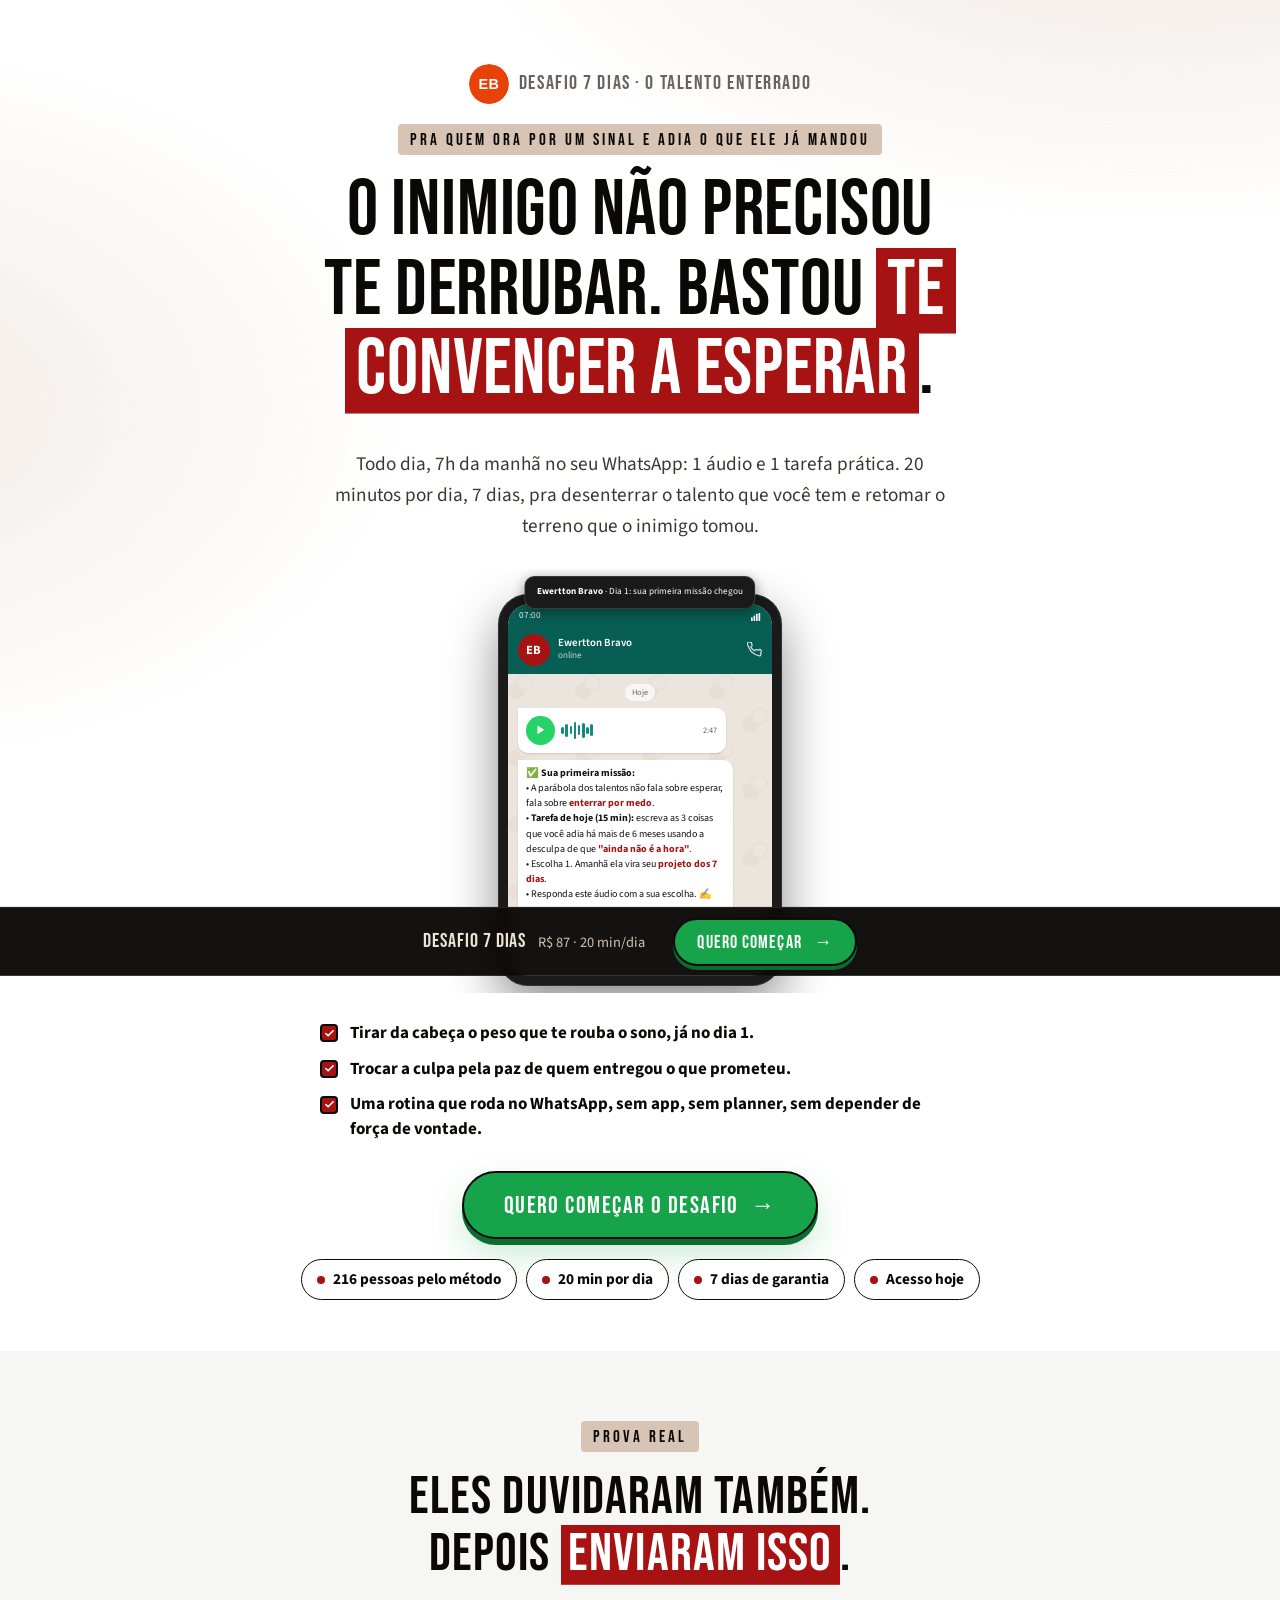
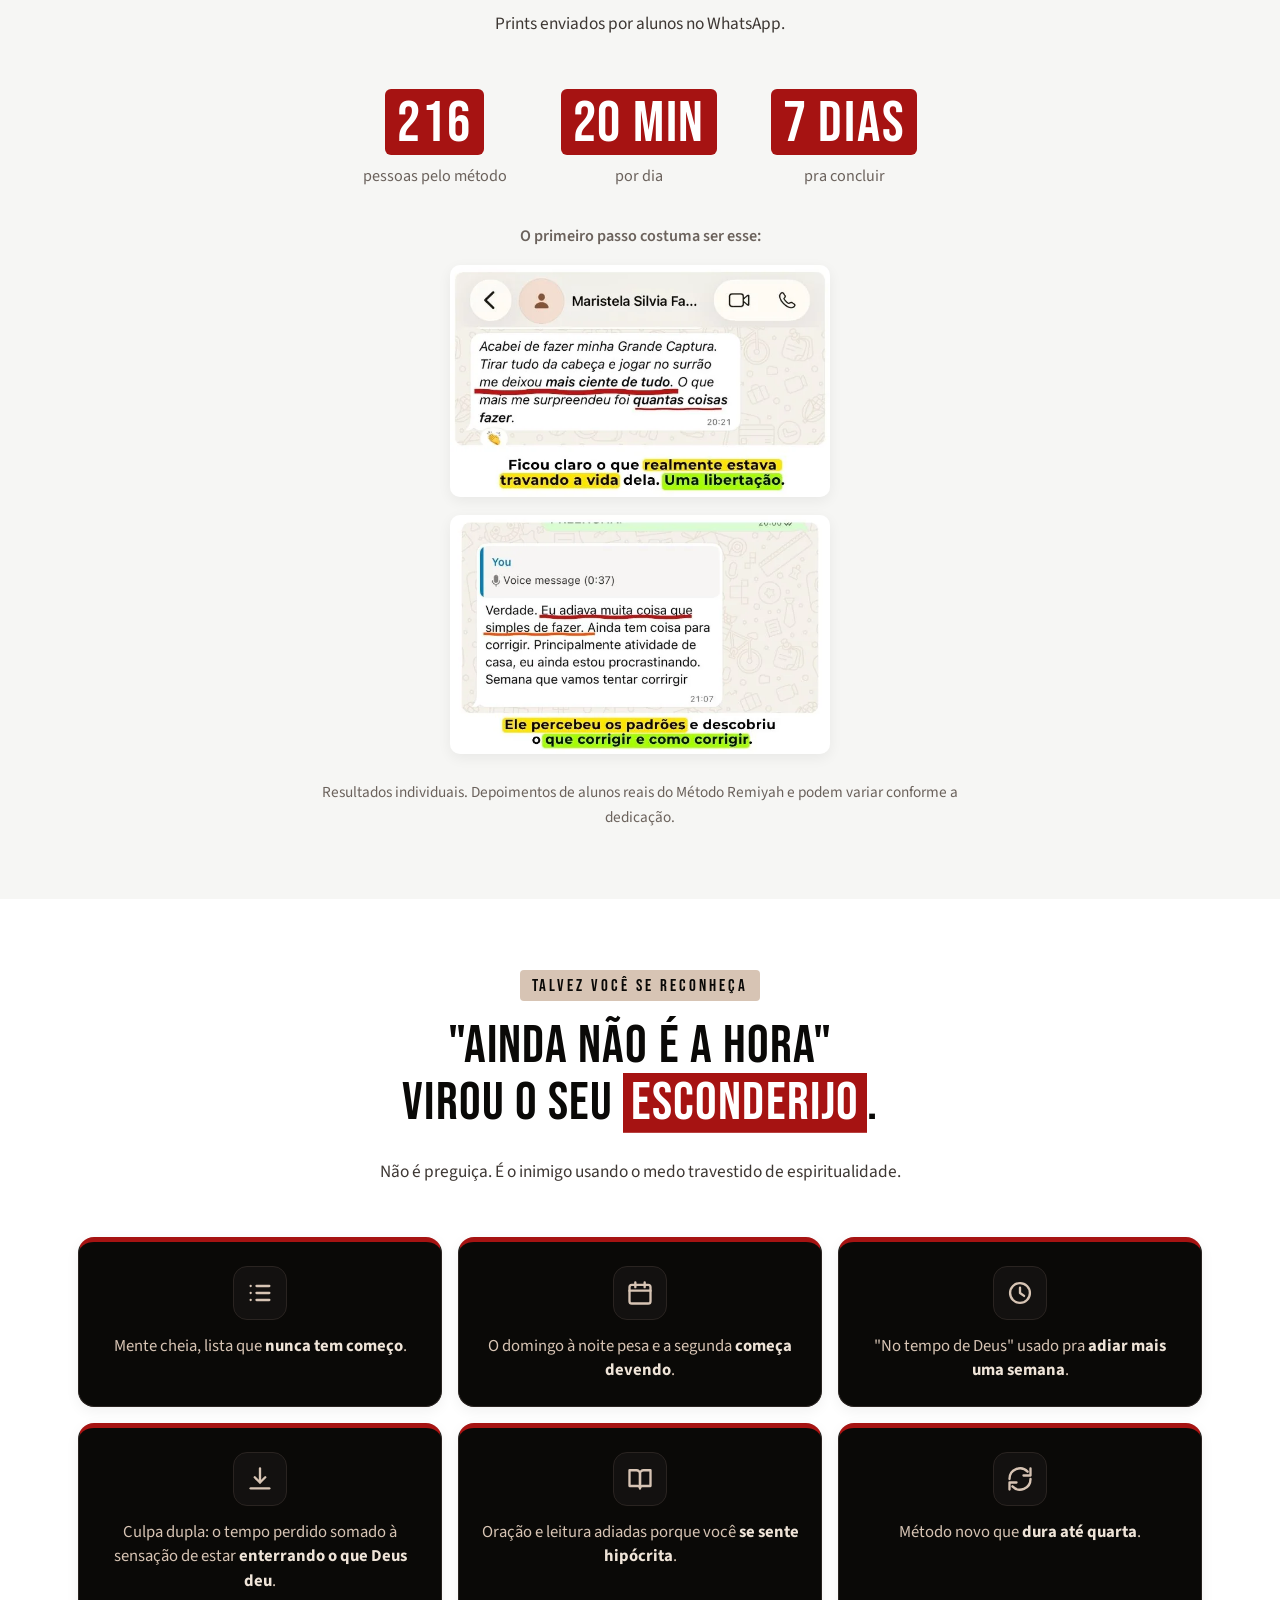
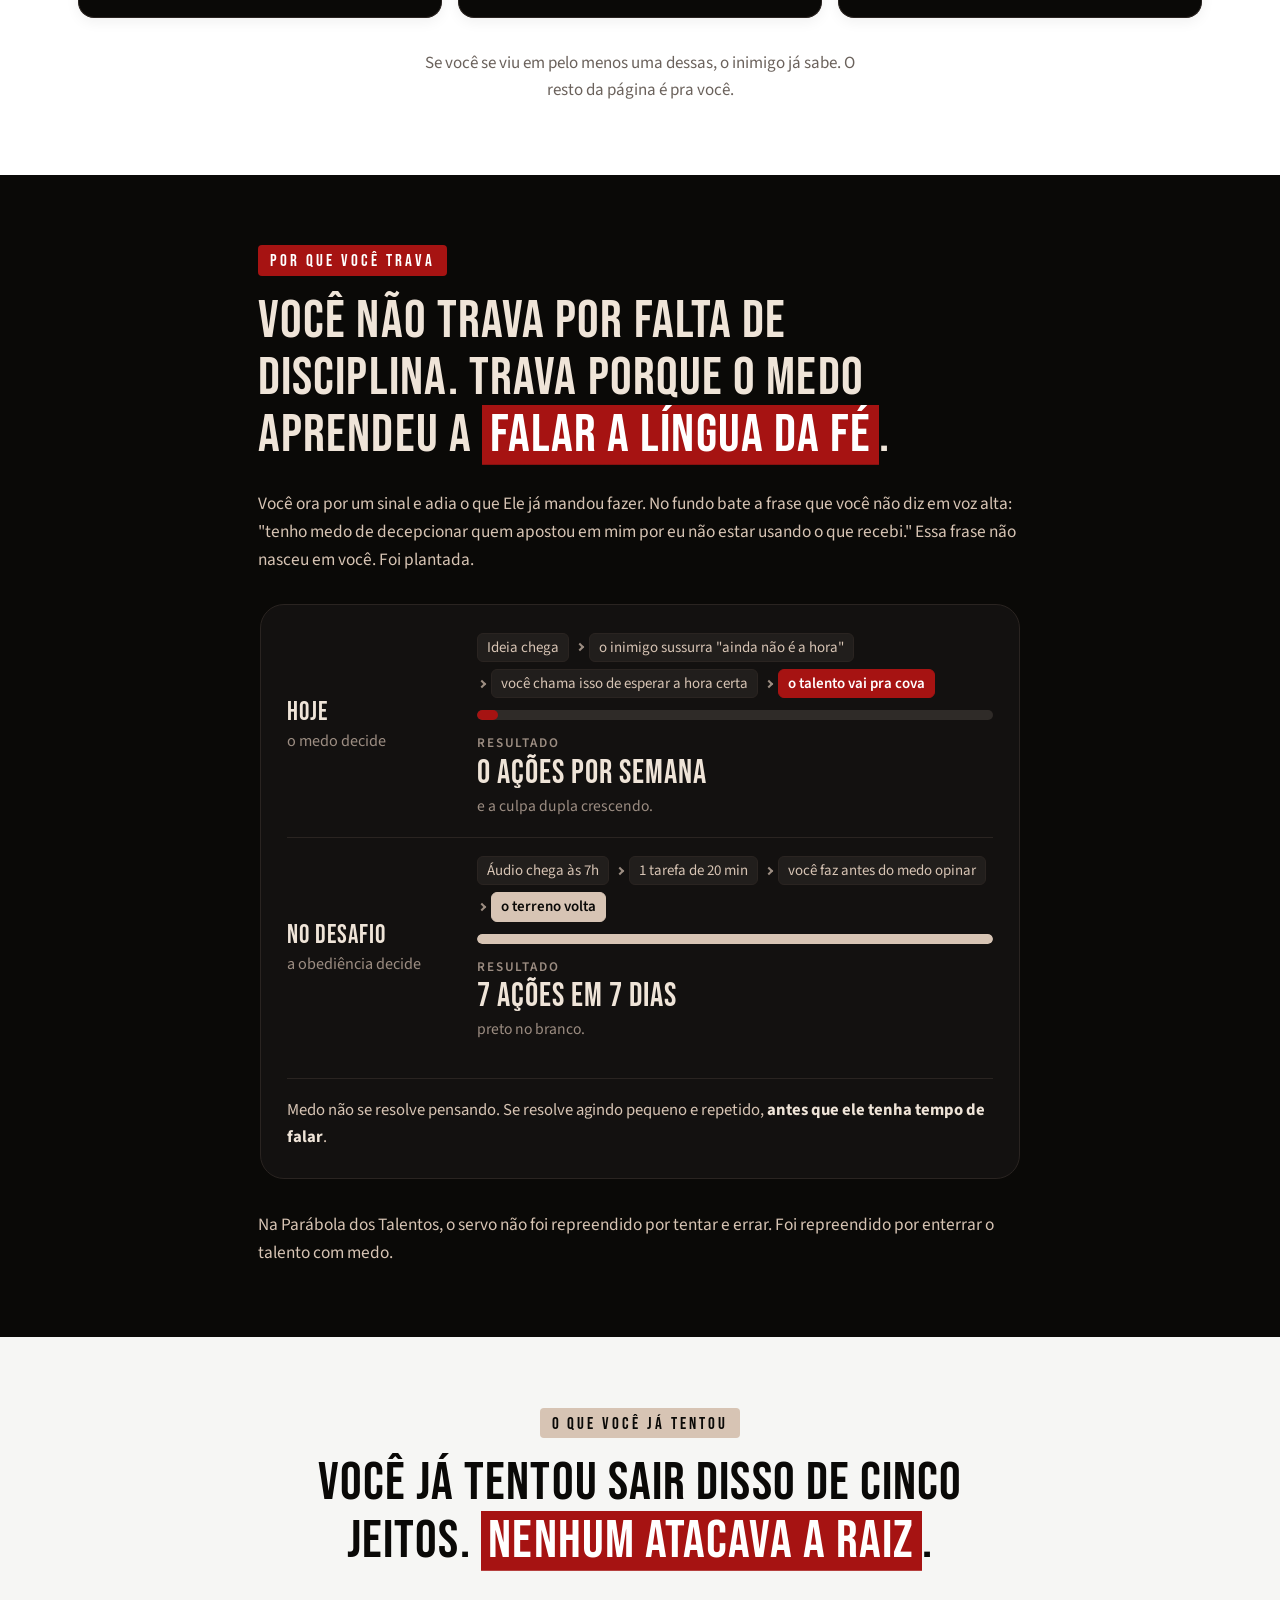
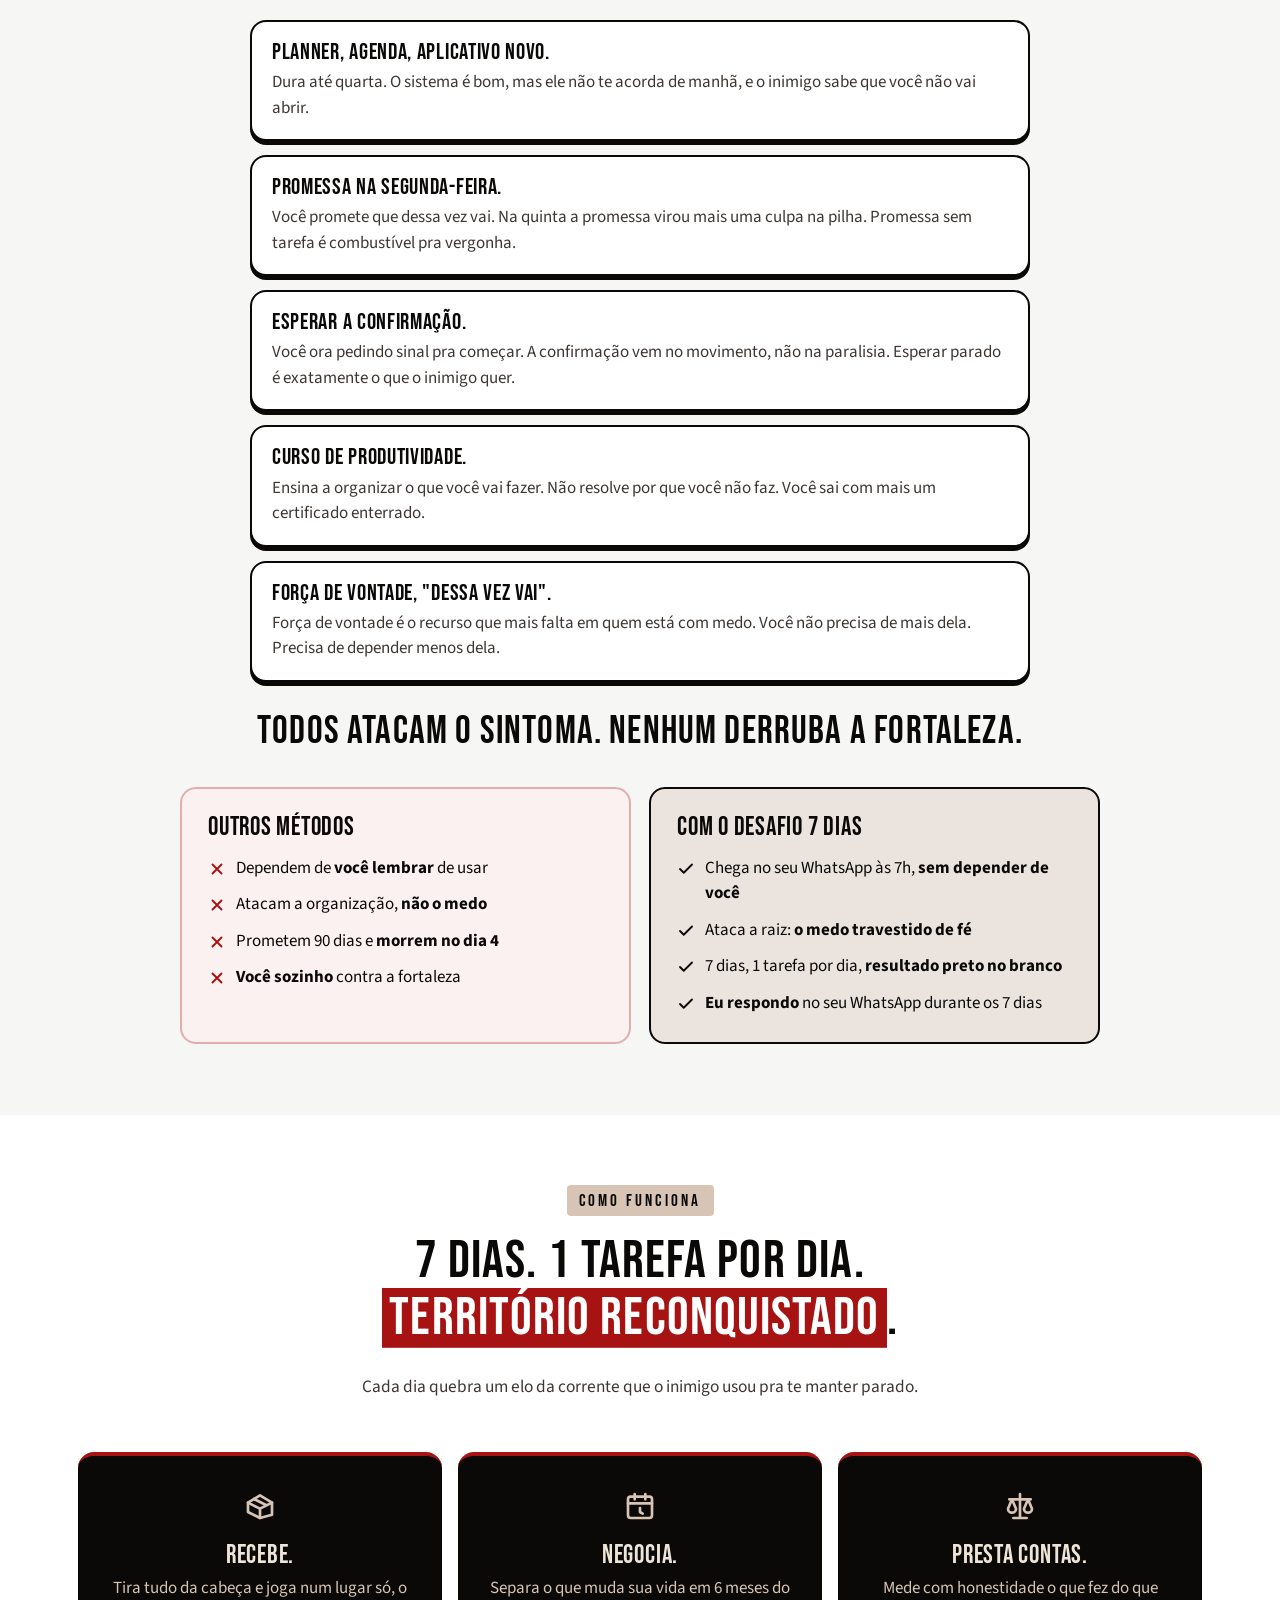
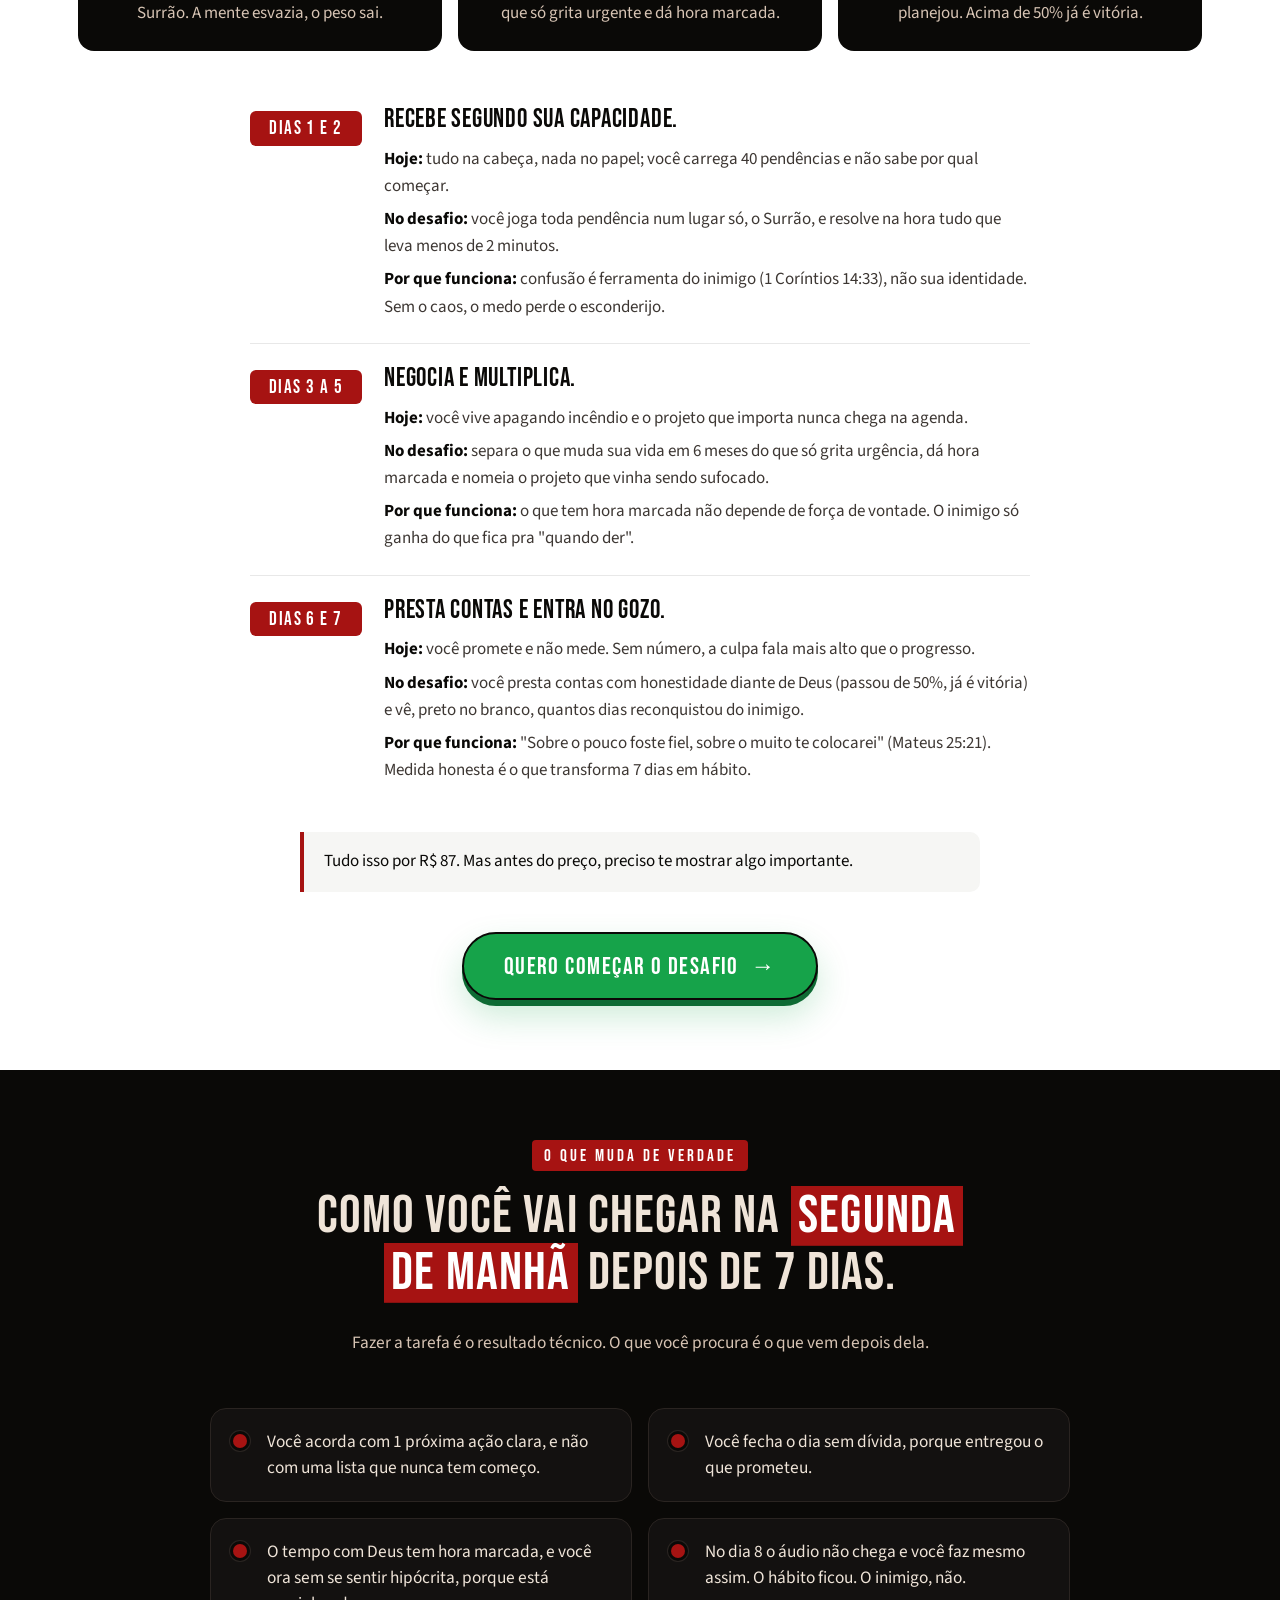
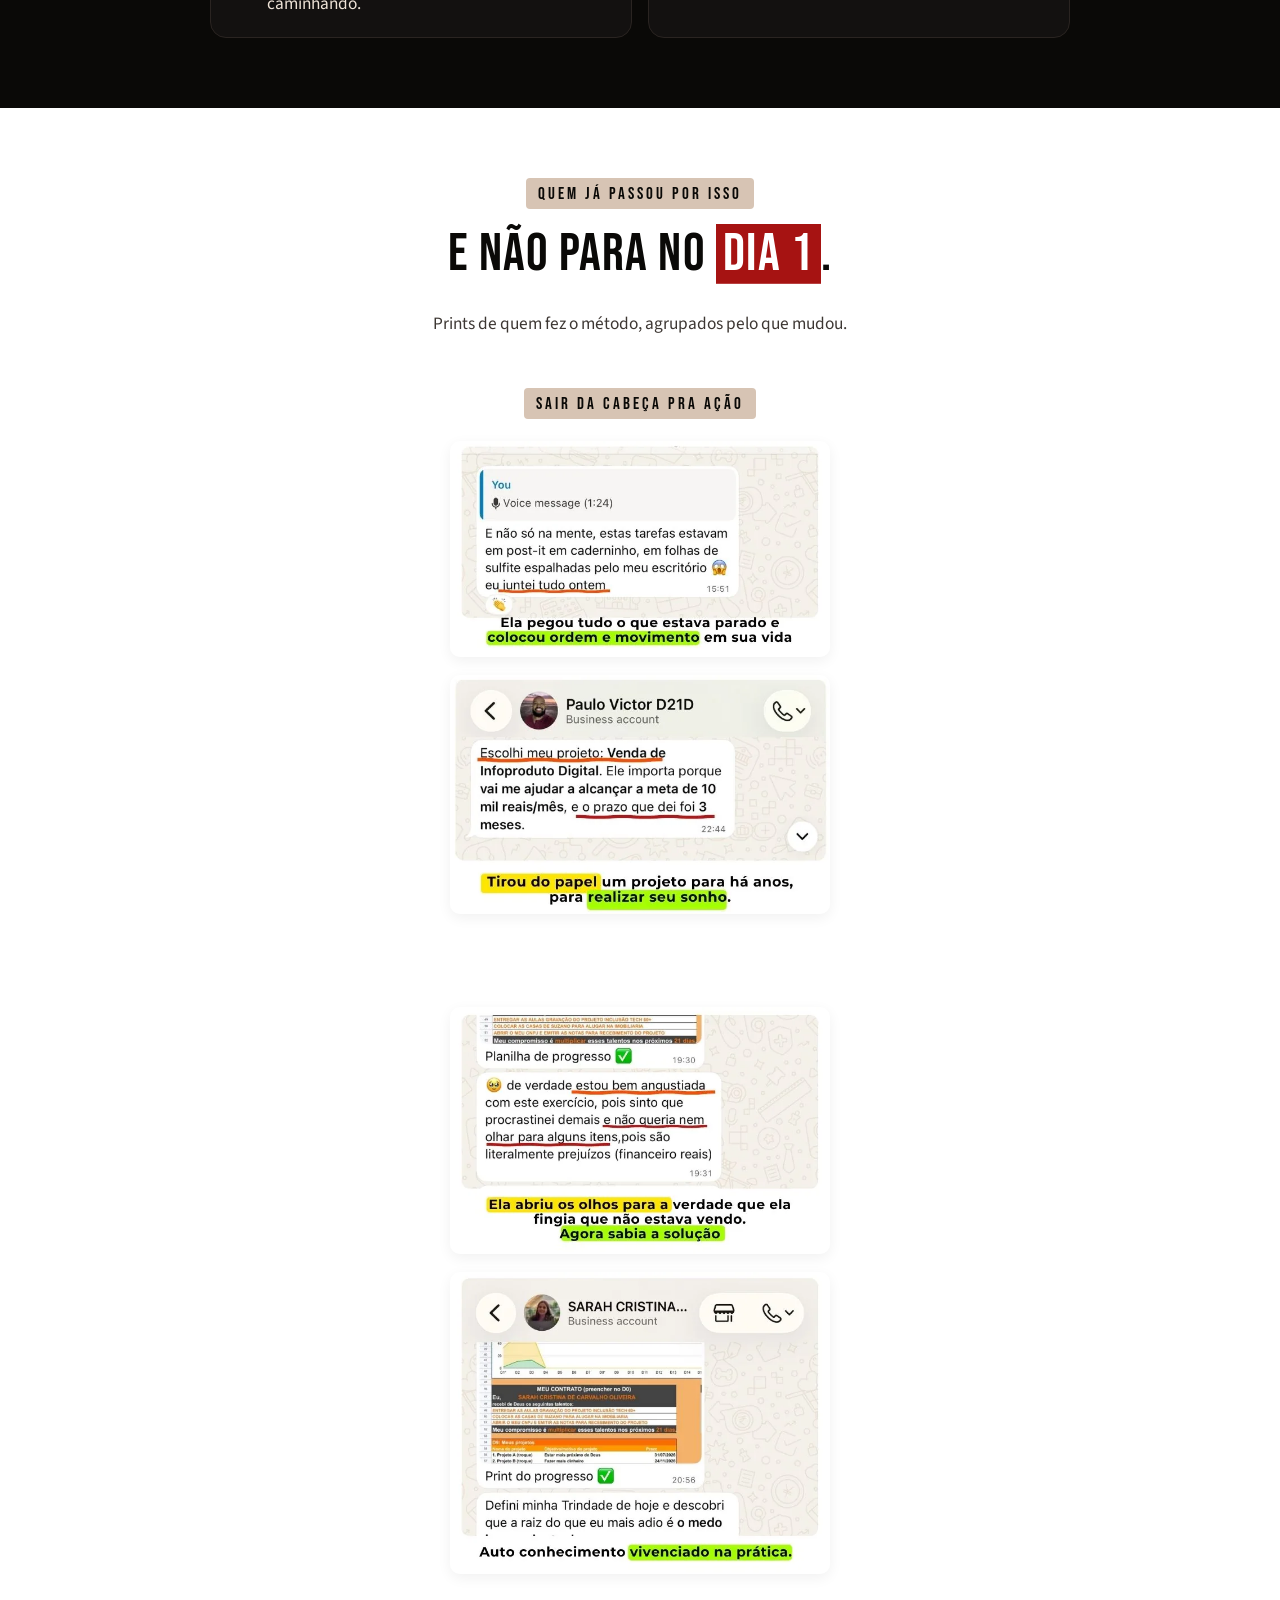
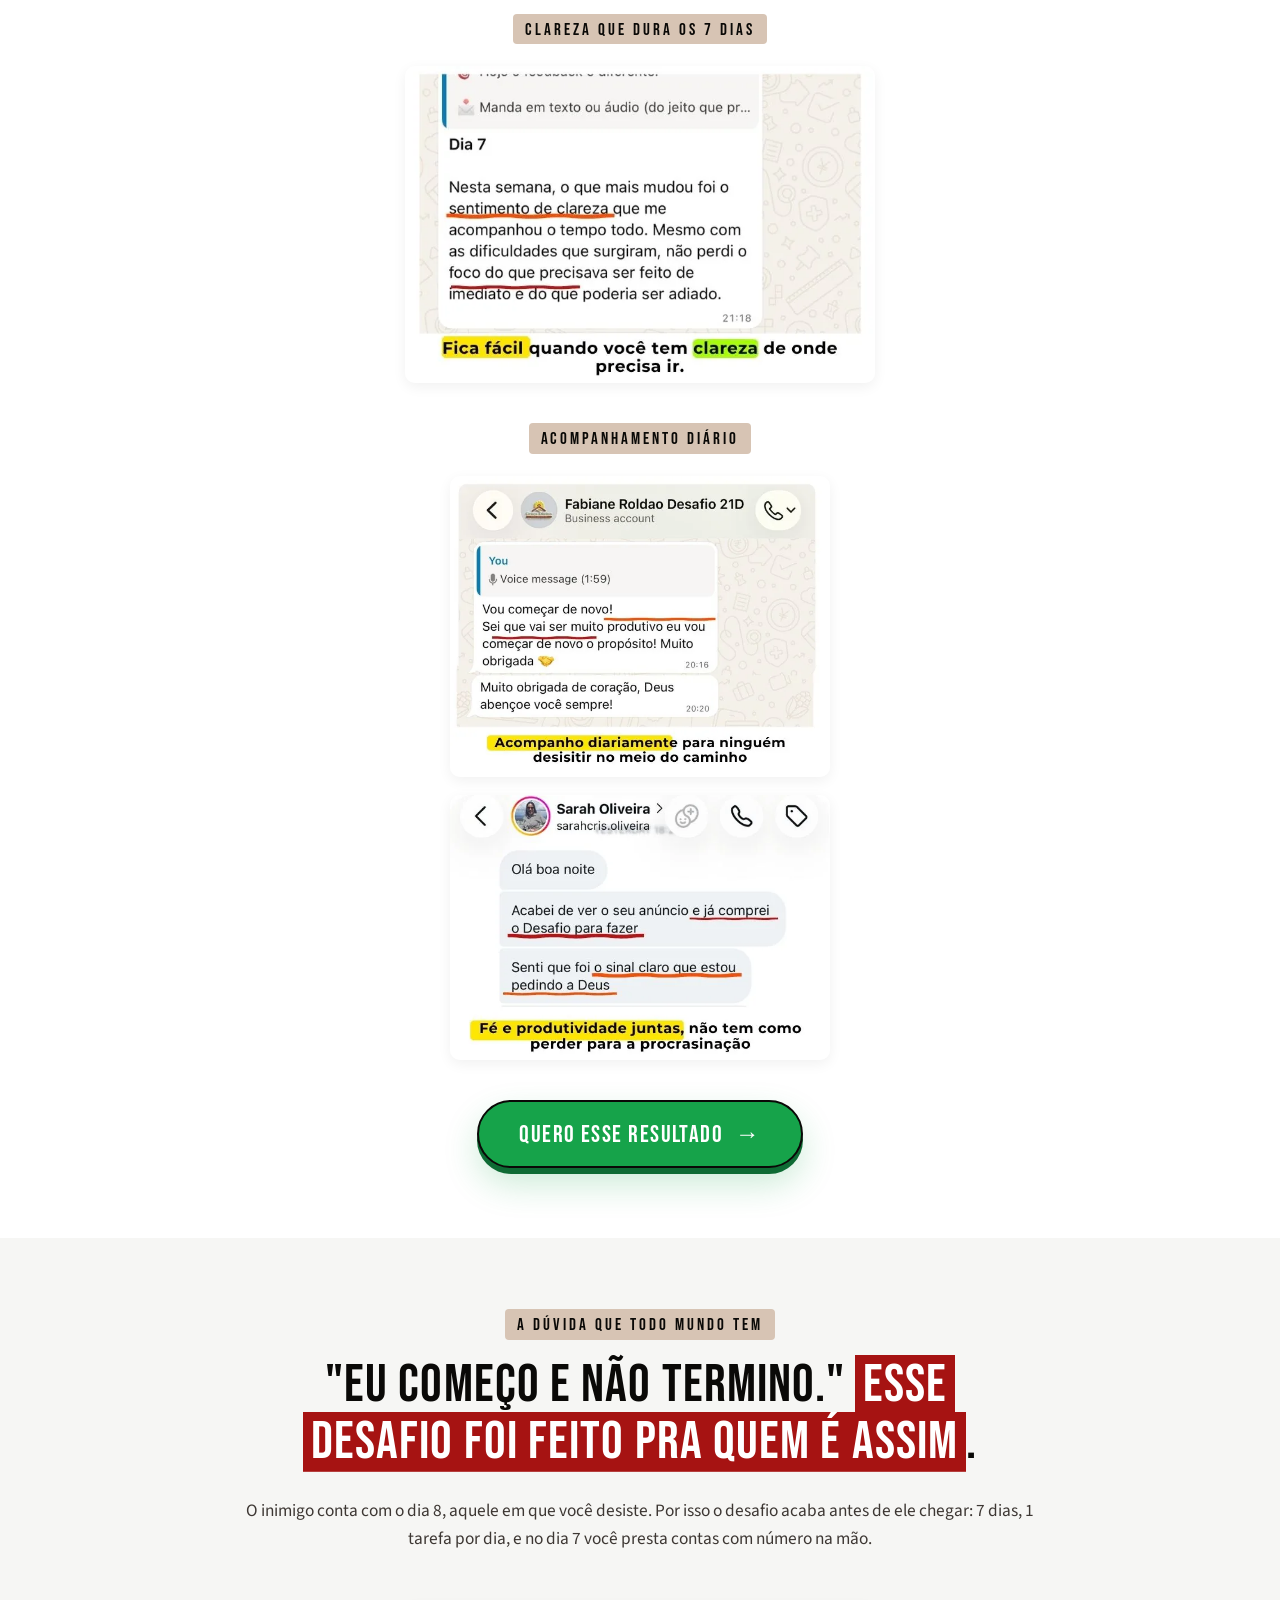
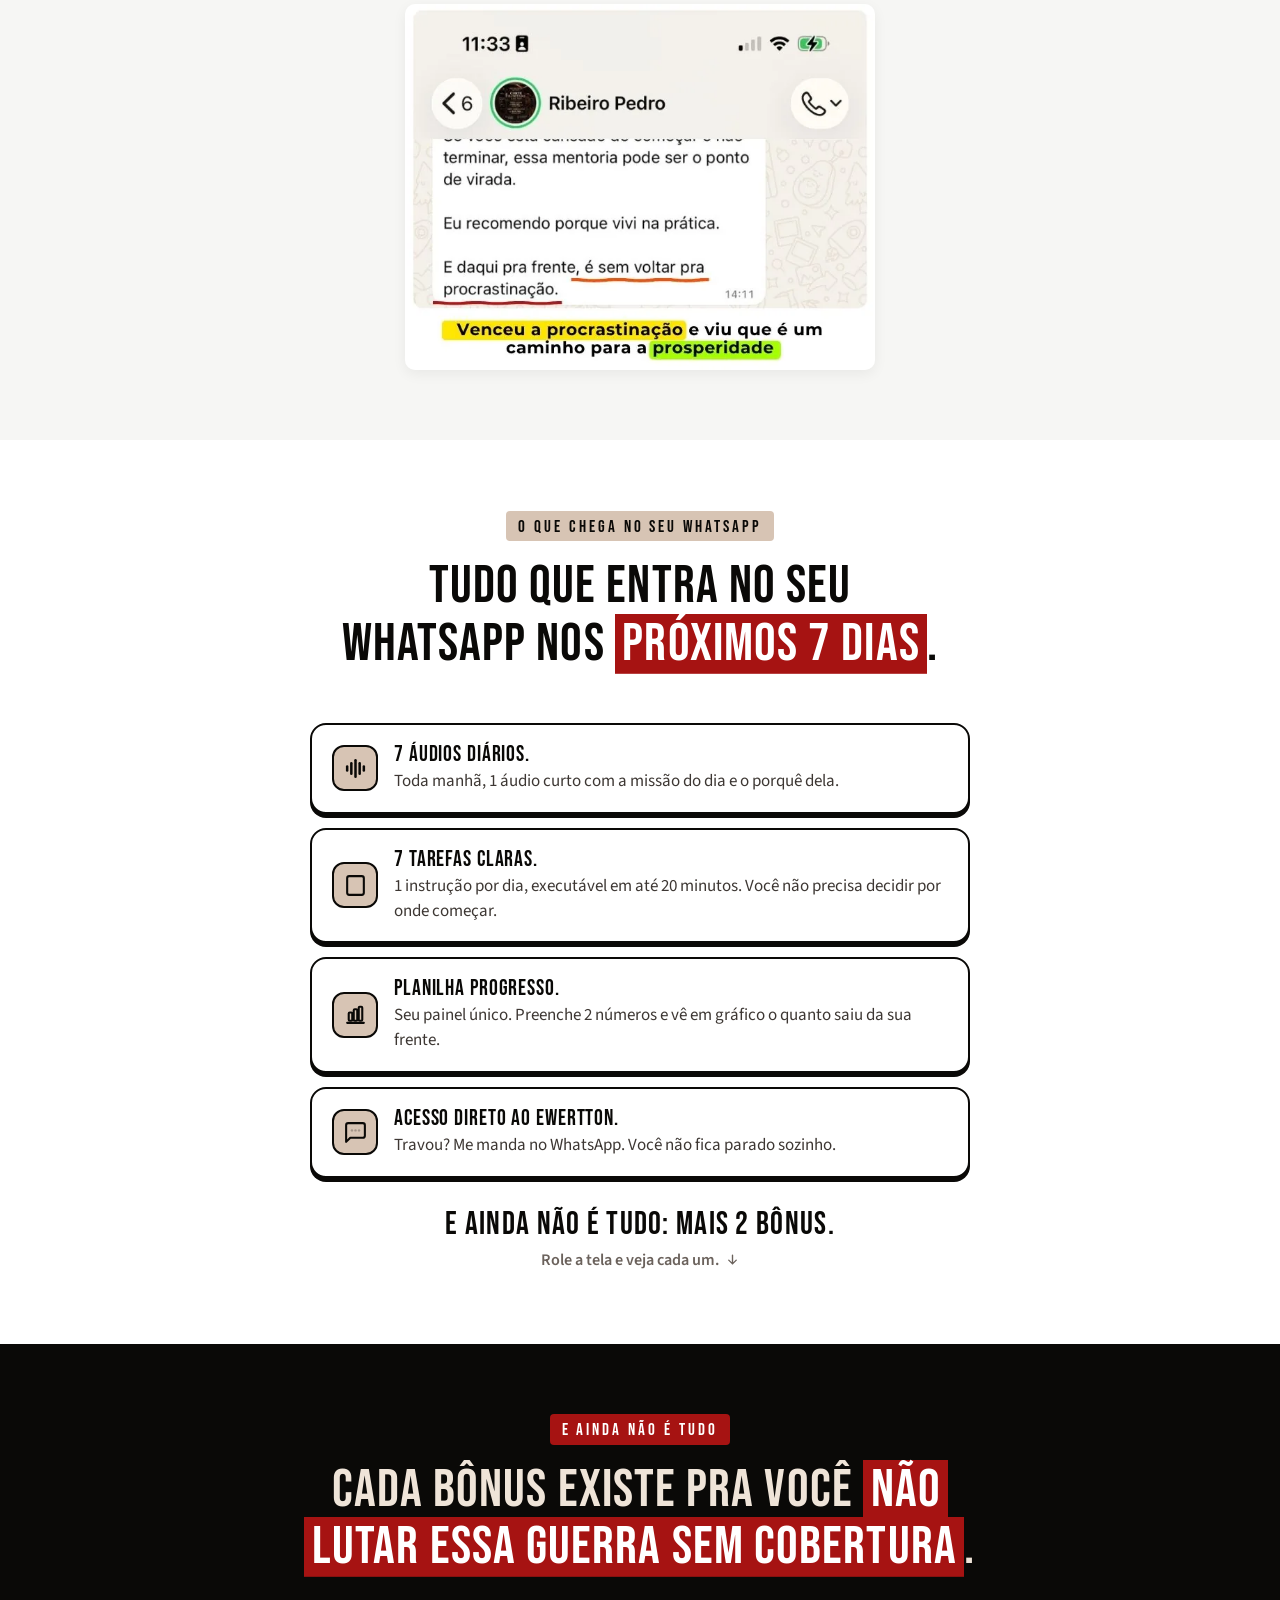
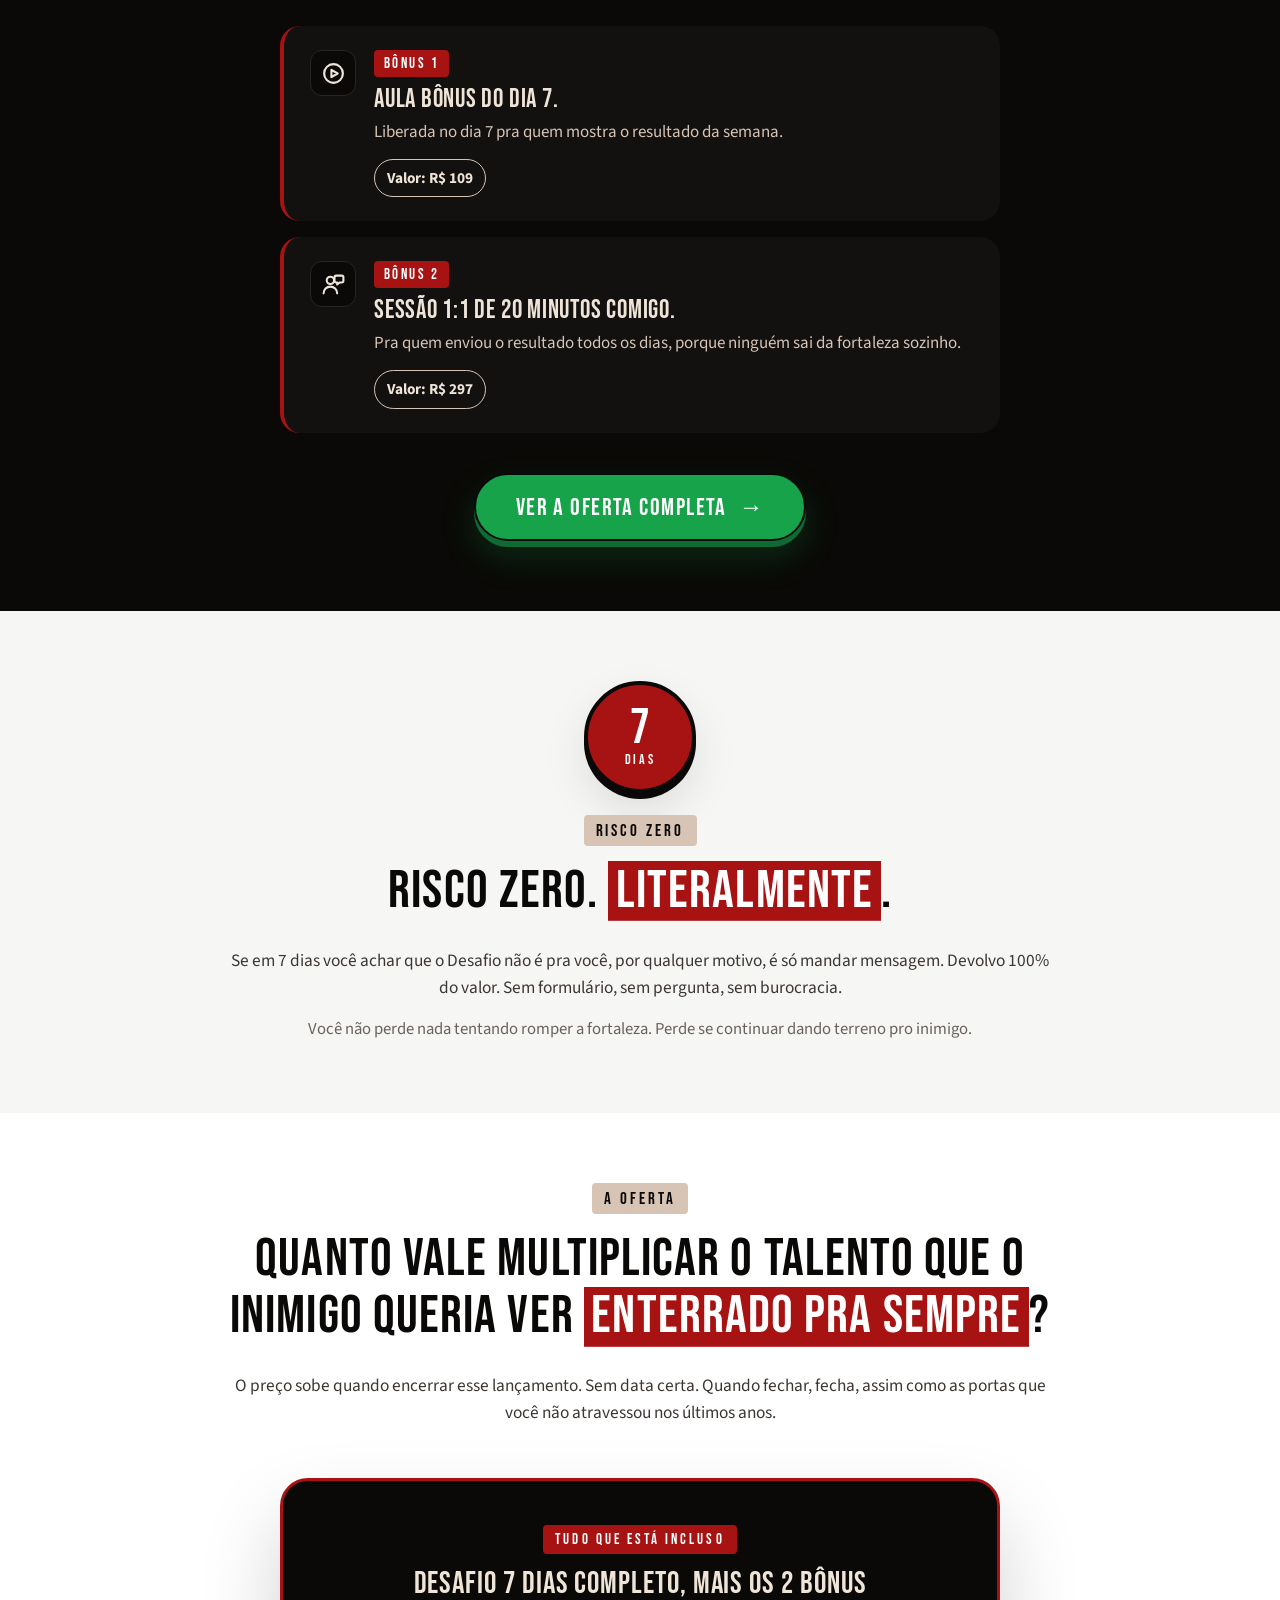
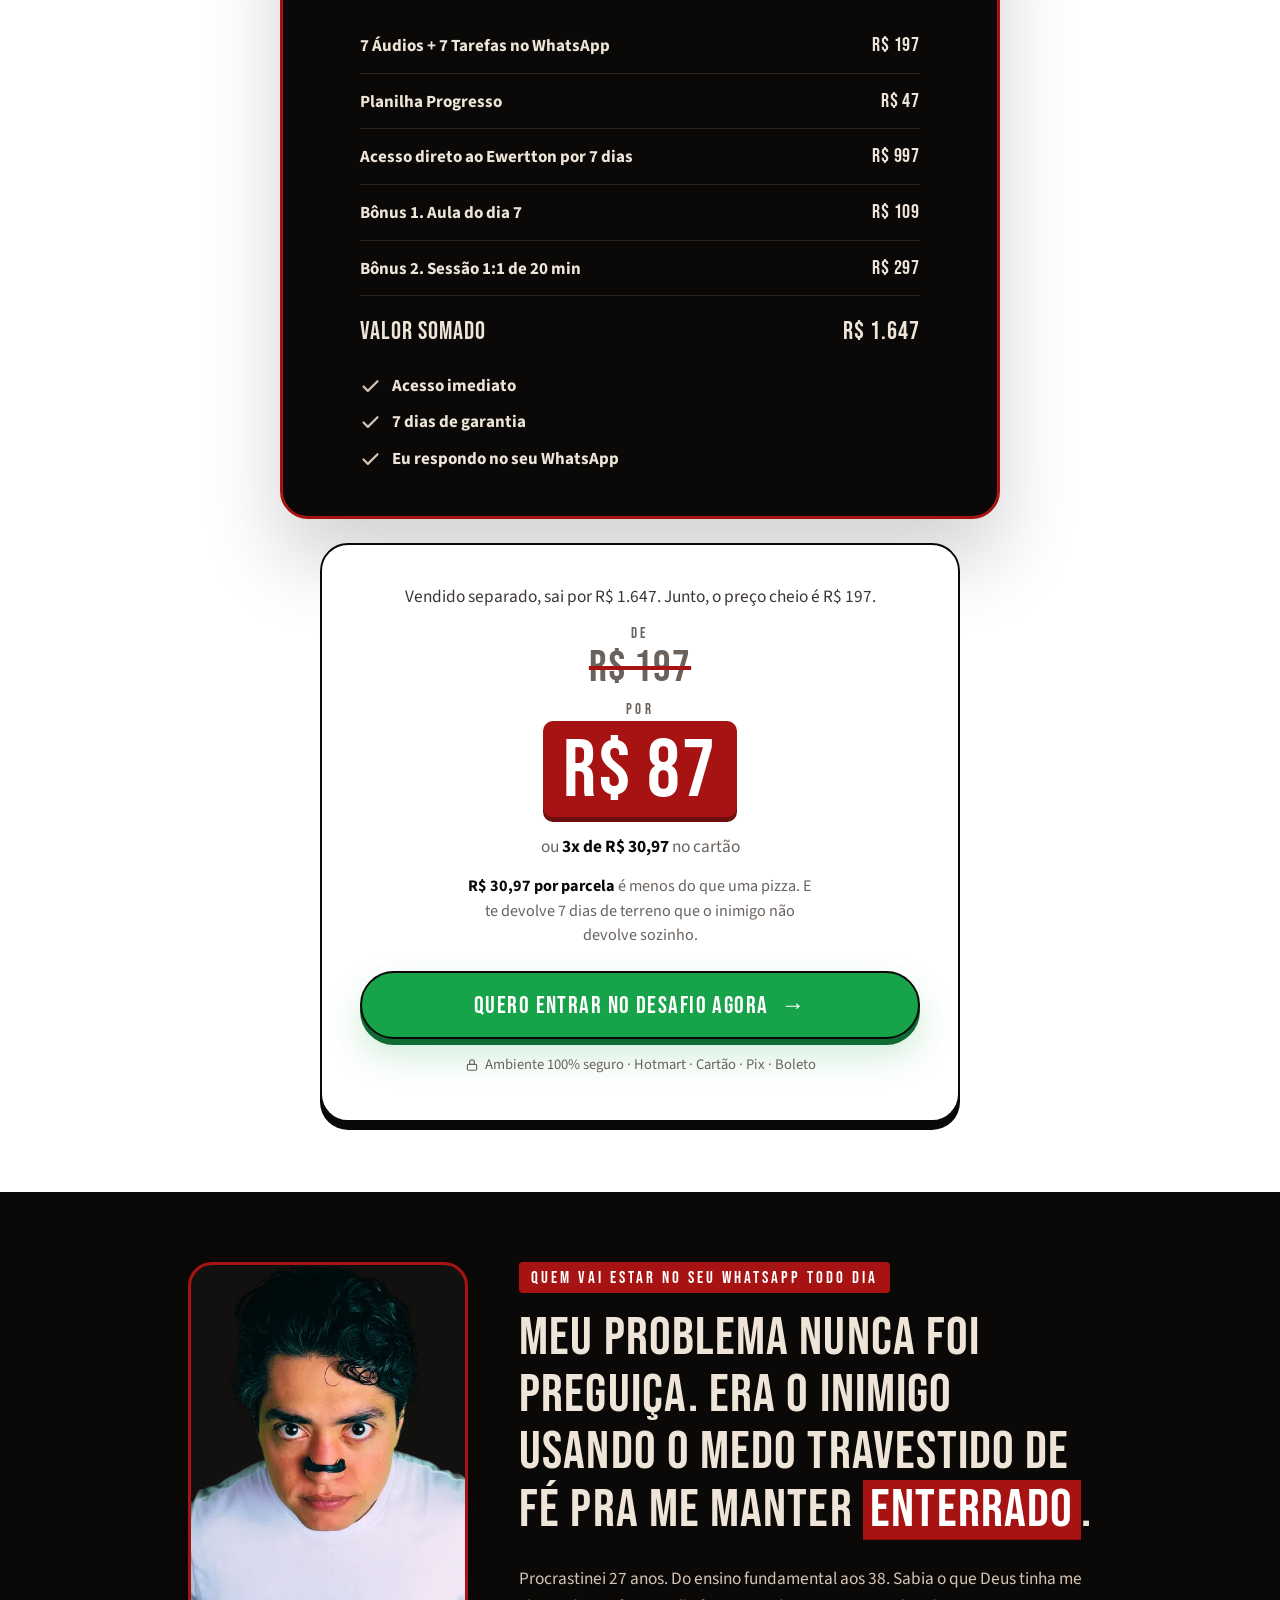
==== commit 672fecc1: "Tira o GTM e acelera o hero no mobile Hero sai do reveal por JS: .rv vira .hi com animacao CSS pura." ====
--- a/index.html
+++ b/index.html
@@ -19,13 +19,6 @@
     })();
   </script>
   <!-- ===================================================== -->
-  <!-- Google Tag Manager -->
-  <script>(function(w,d,s,l,i){w[l]=w[l]||[];w[l].push({'gtm.start':
-  new Date().getTime(),event:'gtm.js'});var f=d.getElementsByTagName(s)[0],
-  j=d.createElement(s),dl=l!='dataLayer'?'&l='+l:'';j.async=true;j.src=
-  'https://www.googletagmanager.com/gtm.js?id='+i+dl;f.parentNode.insertBefore(j,f);
-  })(window,document,'script','dataLayer','GTM-PCKSDBV4');</script>
-  <!-- End Google Tag Manager -->
   <title>Desafio 7 Dias: O Talento Enterrado</title>
   <meta name="description"
     content="7 dias pra sair da procrastinação e parar de enterrar o seu talento por medo. 1 áudio e 1 tarefa por dia no WhatsApp. 20 minutos. R$ 87.">
@@ -279,6 +272,22 @@
     .rv { transition: opacity .7s var(--ease), transform .7s var(--ease); }
     .js .rv:not(.in) { opacity: 0; transform: translateY(16px); }
 
+    /* ---------- entrada do hero: CSS puro, sem esperar o observer ----------
+       O h1 é o elemento de LCP. Preso ao .rv ele ficava em opacity 0 até o script
+       do fim do body rodar, e 86% do LCP era render delay. Como animação, a entrada
+       começa na primeira pintura e o IntersectionObserver não toca no hero. */
+    .hi { animation: heroIn .7s var(--ease) both; }
+    @keyframes heroIn {
+      from { opacity: 0; transform: translateY(16px); }
+      to   { opacity: 1; transform: none; }
+    }
+    .hero .hl { animation: hlFill 1.1s var(--ease) .45s both; }
+    @keyframes hlFill {
+      from { background-size: 0% 92%; color: var(--text); }
+      45%  { color: var(--text); }
+      to   { background-size: 100% 92%; color: #FFFFFF; }
+    }
+
     /* ============================================================
        HERO
     ============================================================ */
@@ -473,6 +482,8 @@
     @media (prefers-reduced-motion: reduce) {
       .rv, .hl, .cta, .cta .arrow { transition: none; }
       .js .rv:not(.in) { opacity: 1; transform: none; }
+      .hi { animation: none; }
+      .hero .hl { animation: none; background-size: 100% 92%; color: #FFFFFF; }
       .wa-audio-wave span { animation: none; }
       .wa-notification { animation: none; opacity: 1; }
     }
@@ -485,20 +496,15 @@
 </head>
 
 <body>
-  <!-- Google Tag Manager (noscript) -->
-  <noscript><iframe src="https://www.googletagmanager.com/ns.html?id=GTM-PCKSDBV4"
-  height="0" width="0" style="display:none;visibility:hidden"></iframe></noscript>
-  <!-- End Google Tag Manager (noscript) -->
-
   <!-- ============ HERO ============ -->
   <header class="hero" id="hero">
     <div class="container hero-inner">
-      <p class="brand rv"><img src="favicon/favicon.svg" width="40" height="40" alt="" aria-hidden="true">Desafio 7 Dias &middot; O Talento Enterrado</p>
-      <p class="eyebrow rv">Pra quem ora por um sinal e adia o que Ele já mandou</p>
-      <h1 class="rv">O inimigo não precisou te derrubar. Bastou <span class="hl">te convencer a esperar</span>.</h1>
-      <p class="hero-sub rv mt16">Todo dia, 7h da manhã no seu WhatsApp: 1 áudio e 1 tarefa prática. 20 minutos por dia, 7 dias, pra desenterrar o talento que você tem e retomar o terreno que o inimigo tomou.</p>
-
-      <div class="vslot rv">
+      <p class="brand hi"><img src="favicon/favicon.svg" width="40" height="40" alt="" aria-hidden="true">Desafio 7 Dias &middot; O Talento Enterrado</p>
+      <p class="eyebrow hi">Pra quem ora por um sinal e adia o que Ele já mandou</p>
+      <h1 class="hi">O inimigo não precisou te derrubar. Bastou <span class="hl">te convencer a esperar</span>.</h1>
+      <p class="hero-sub hi mt16">Todo dia, 7h da manhã no seu WhatsApp: 1 áudio e 1 tarefa prática. 20 minutos por dia, 7 dias, pra desenterrar o talento que você tem e retomar o terreno que o inimigo tomou.</p>
+
+      <div class="vslot hi">
         <div class="frame is-empty">
           <!-- VÍDEO FUTURO: trocar o miolo deste .frame pelo embed do YouTube (ver .ytlite do modelo) -->
           <div class="frame-inner">
@@ -578,15 +584,15 @@
         </div>
       </div>
 
-      <ul class="hero-bullets rv">
+      <ul class="hero-bullets hi">
         <li>Tirar da cabeça o peso que te rouba o sono, já no dia 1.</li>
         <li>Trocar a culpa pela paz de quem entregou o que prometeu.</li>
         <li>Uma rotina que roda no WhatsApp, sem app, sem planner, sem depender de força de vontade.</li>
       </ul>
 
-      <div class="hero-cta rv"><a href="https://pay.hotmart.com/W105539649V?checkoutMode=10" class="cta large" target="_blank" rel="noopener">Quero começar o desafio <span class="arrow">&#8594;</span></a></div>
-
-      <div class="hero-trust-strip rv">
+      <div class="hero-cta hi"><a href="https://pay.hotmart.com/W105539649V?checkoutMode=10" class="cta large" target="_blank" rel="noopener">Quero começar o desafio <span class="arrow">&#8594;</span></a></div>
+
+      <div class="hero-trust-strip hi">
         <span class="chip"><span class="dot"></span>216 pessoas pelo método</span>
         <span class="chip"><span class="dot"></span>20 min por dia</span>
         <span class="chip"><span class="dot"></span>7 dias de garantia</span>
@@ -1204,7 +1210,8 @@
       document.querySelectorAll('#oferta, #cta-final').forEach(function (el) { io.observe(el); });
       window.addEventListener('scroll', onScroll, { passive: true });
       window.addEventListener('resize', onScroll, { passive: true });
-      update();
+      /* Primeira medição fora do caminho da pintura: no parse ela forçava reflow. */
+      requestAnimationFrame(update);
     })();
   </script>
   <!-- HOTMART LAUNCHER SDK — carregado de forma não-bloqueante após LCP e scripts críticos -->
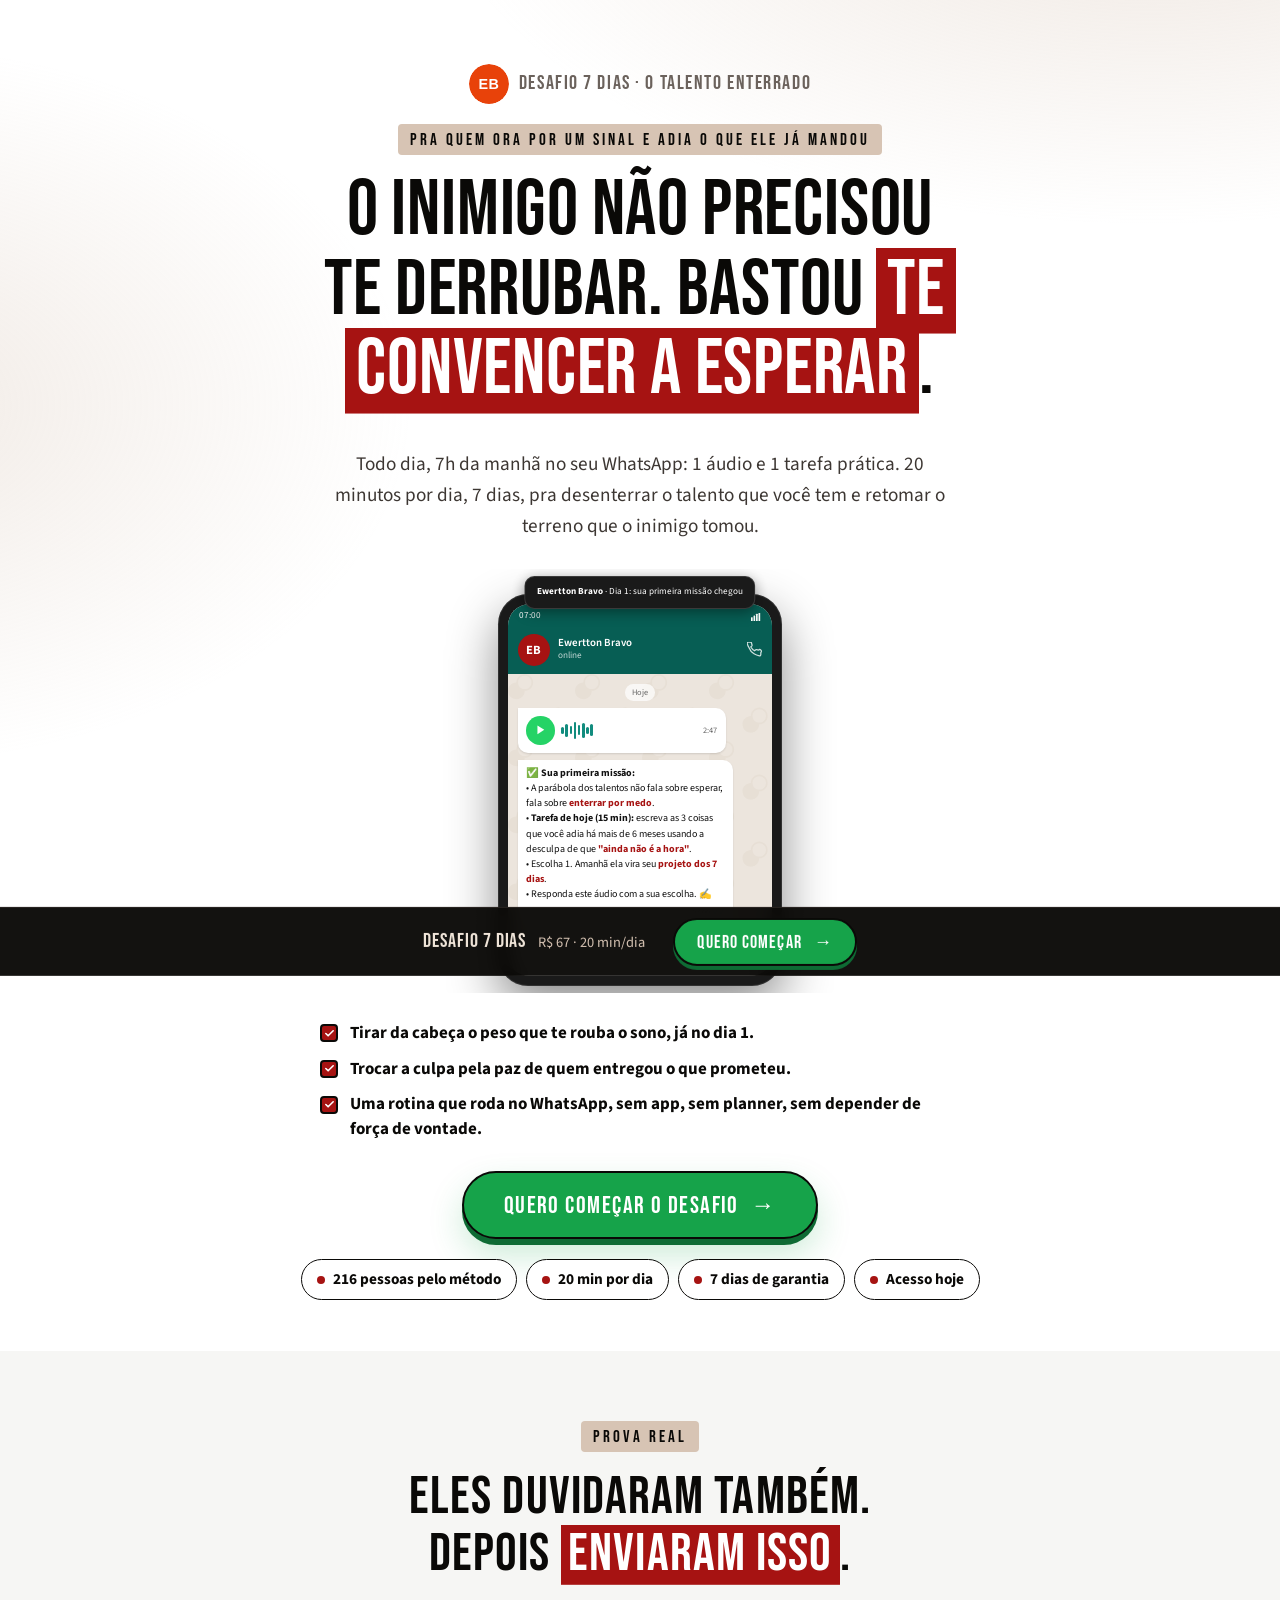
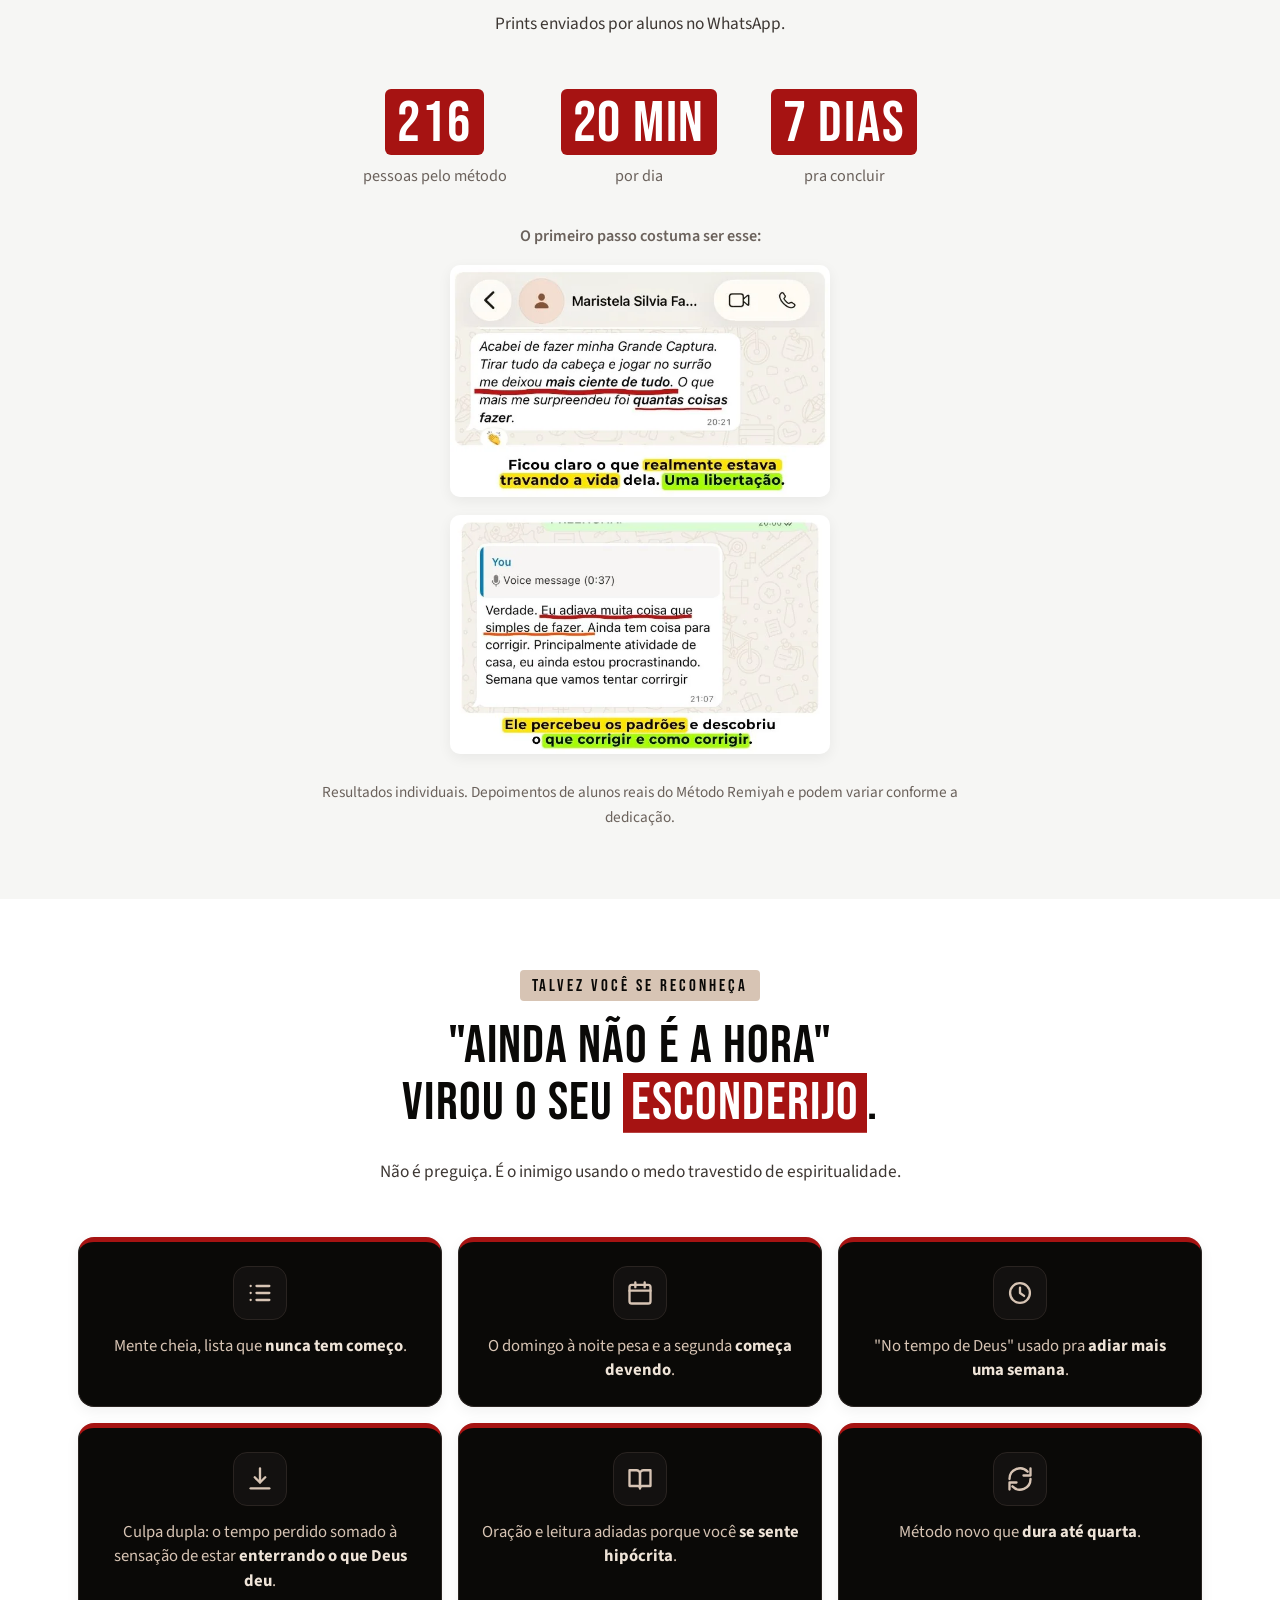
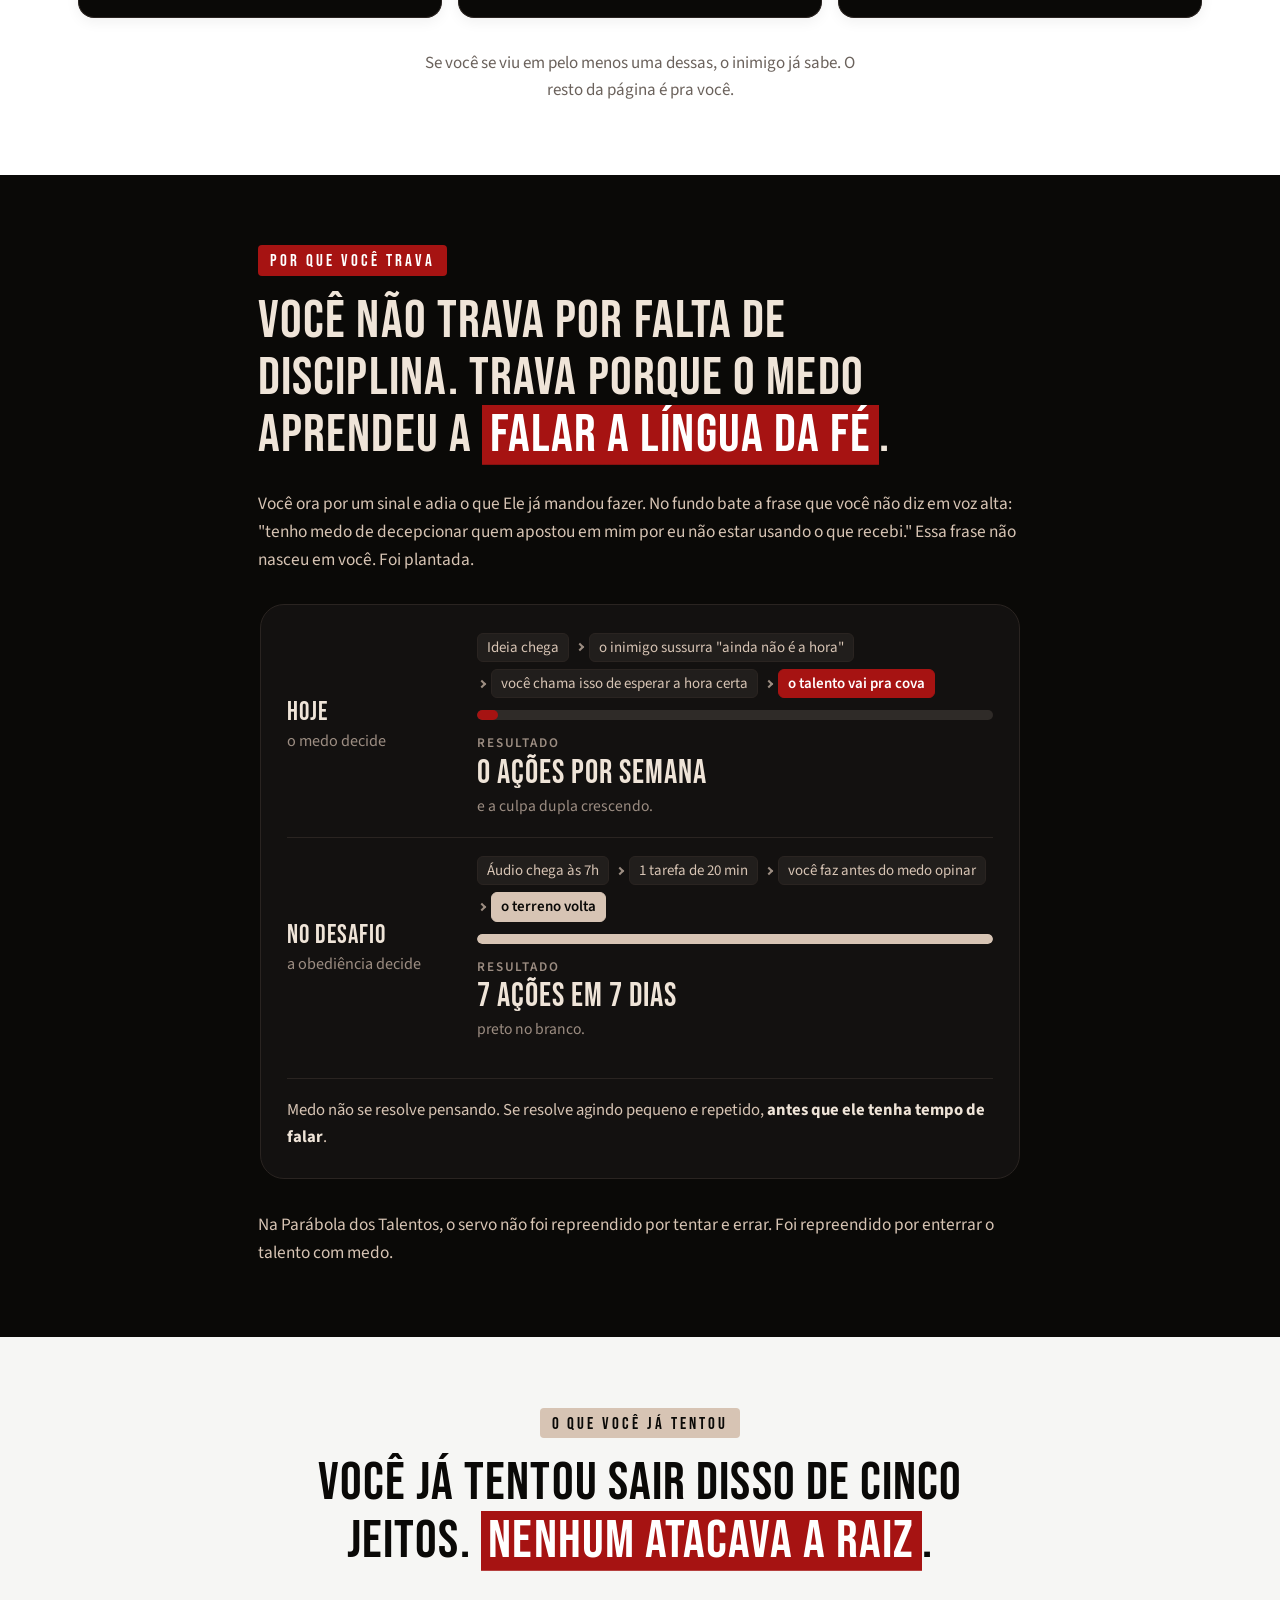
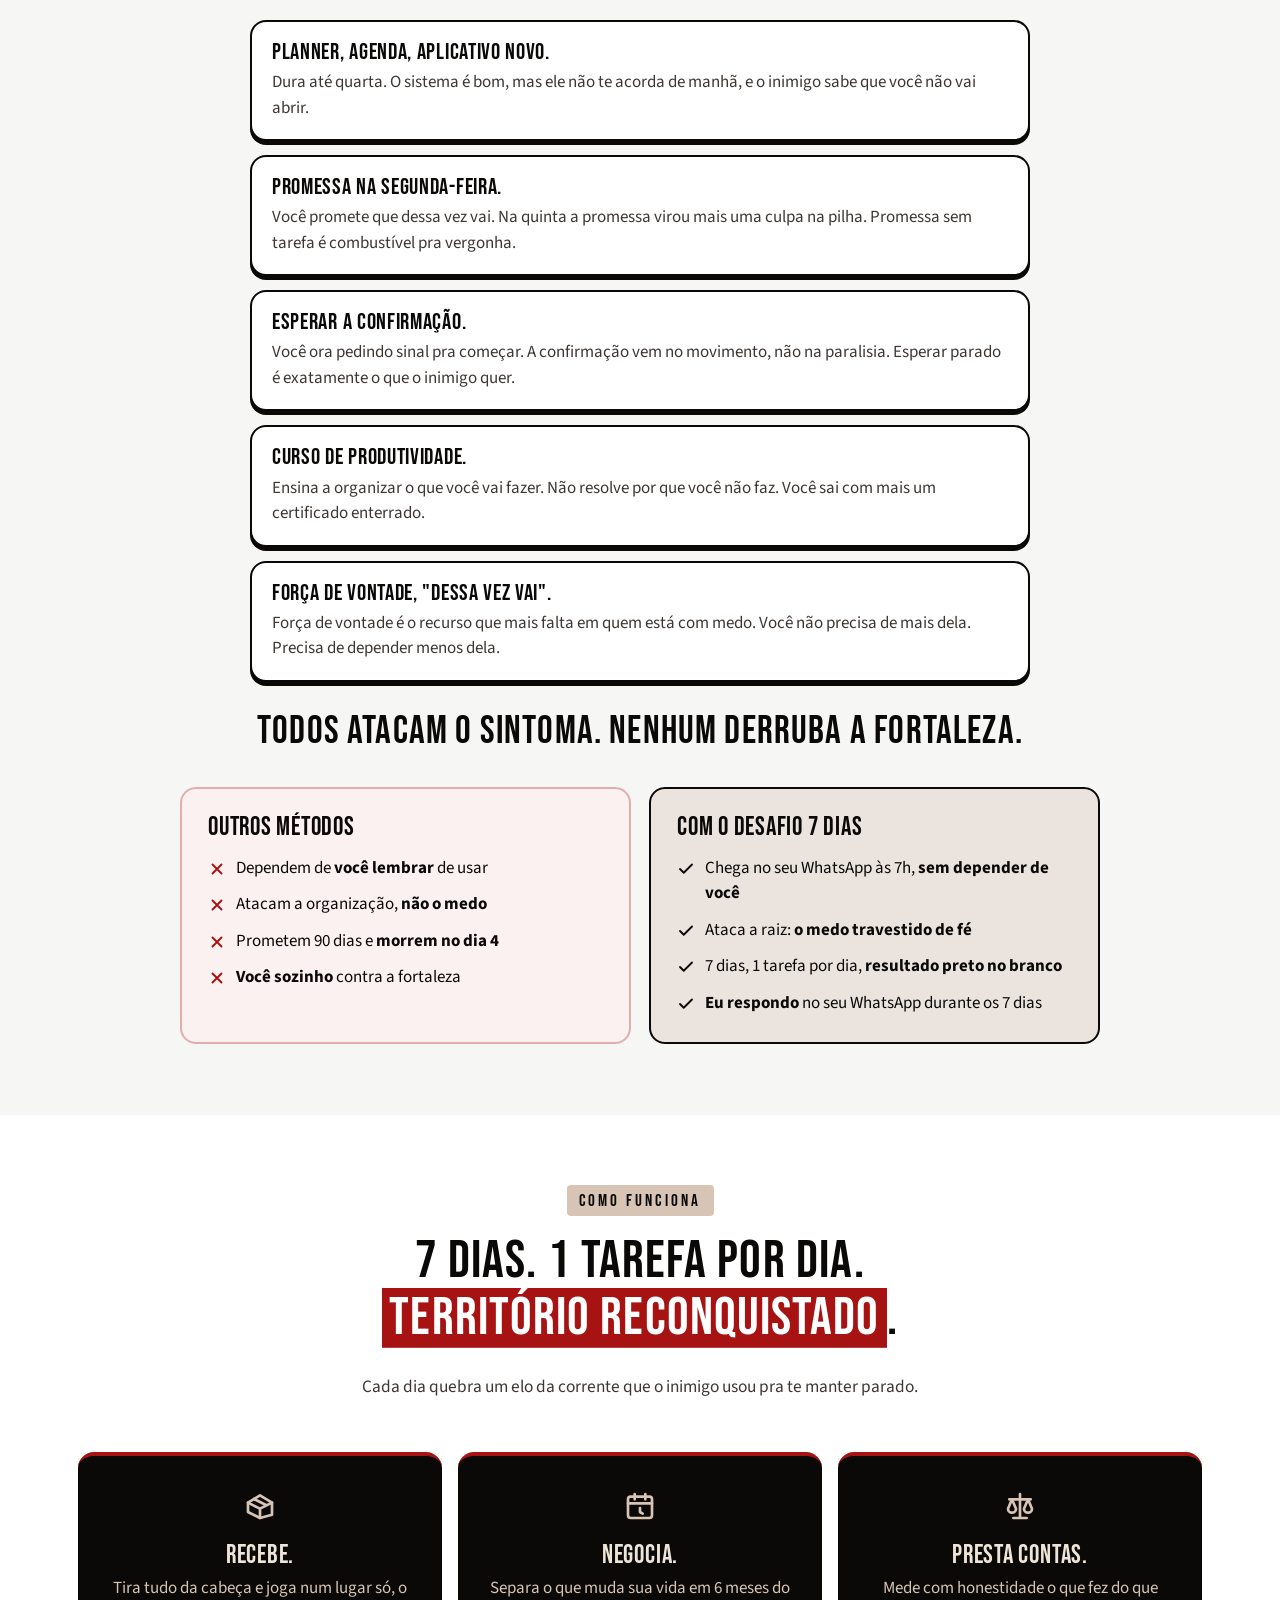
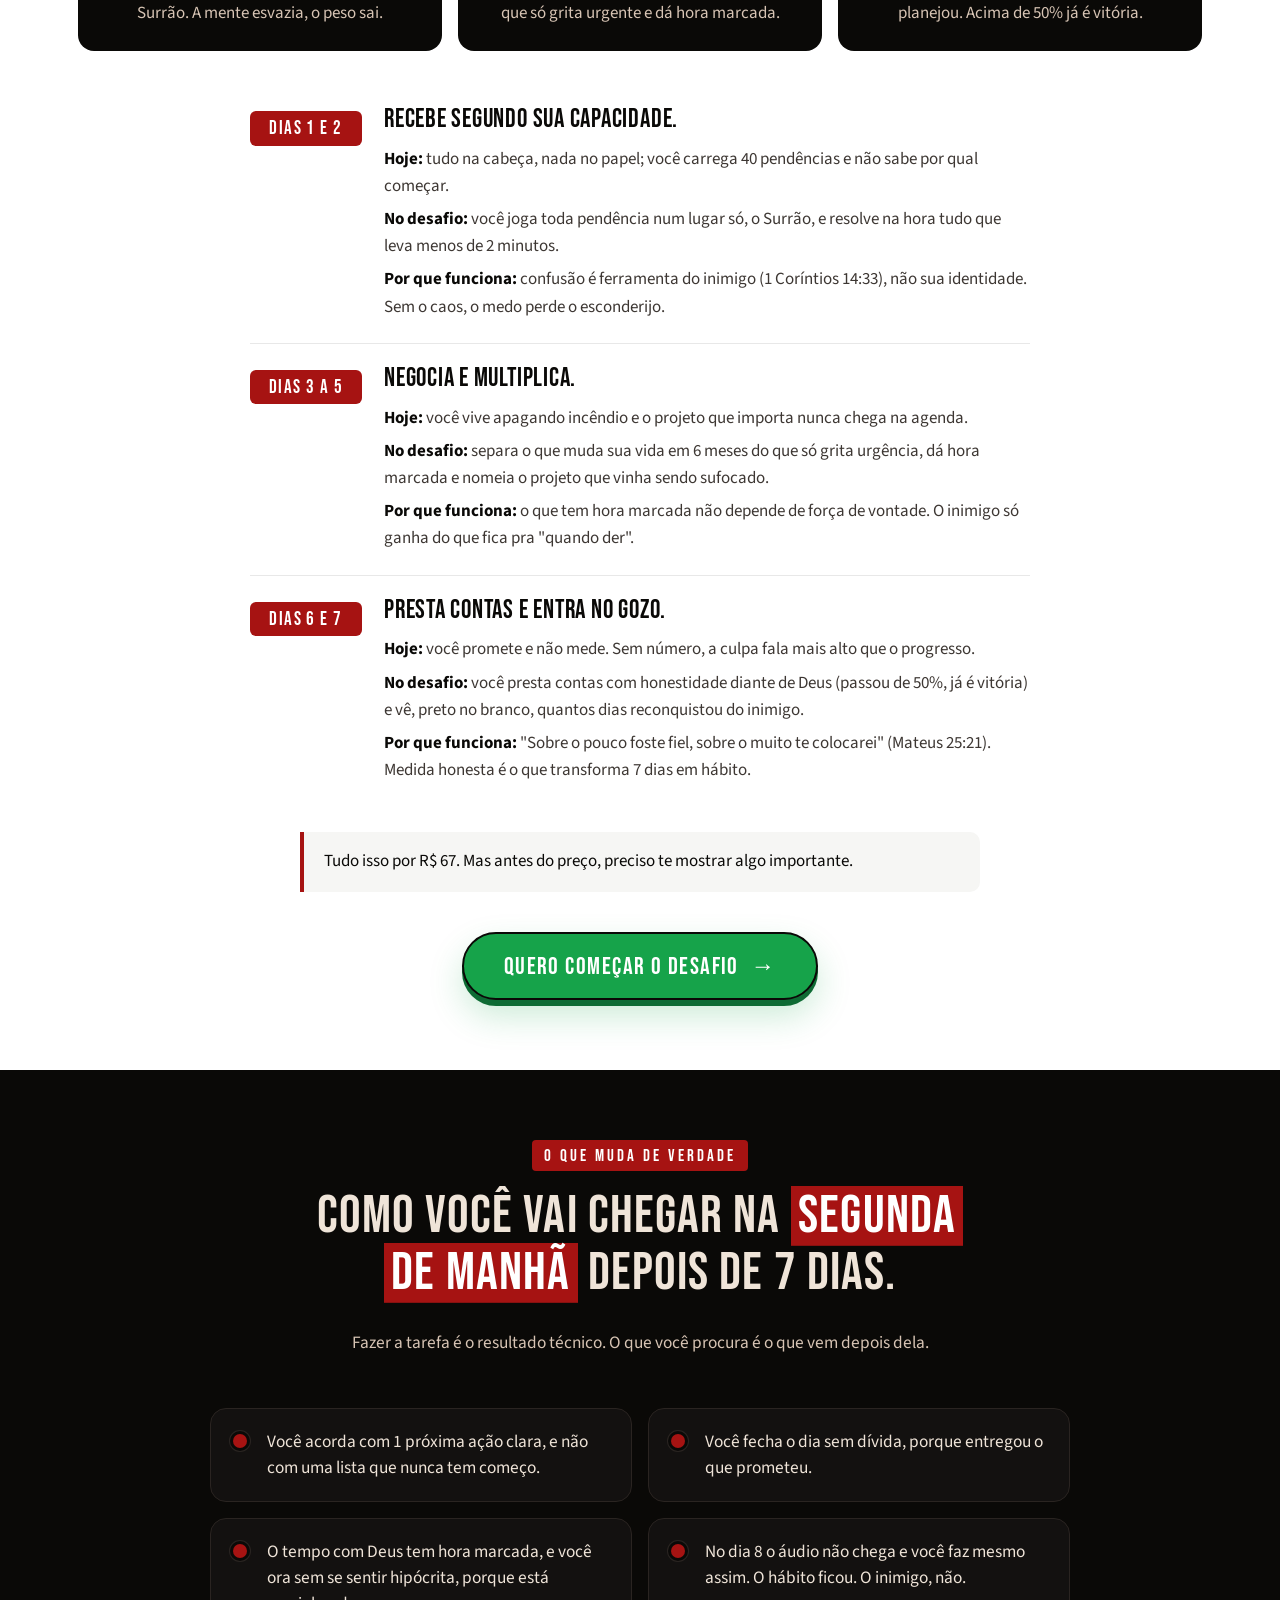
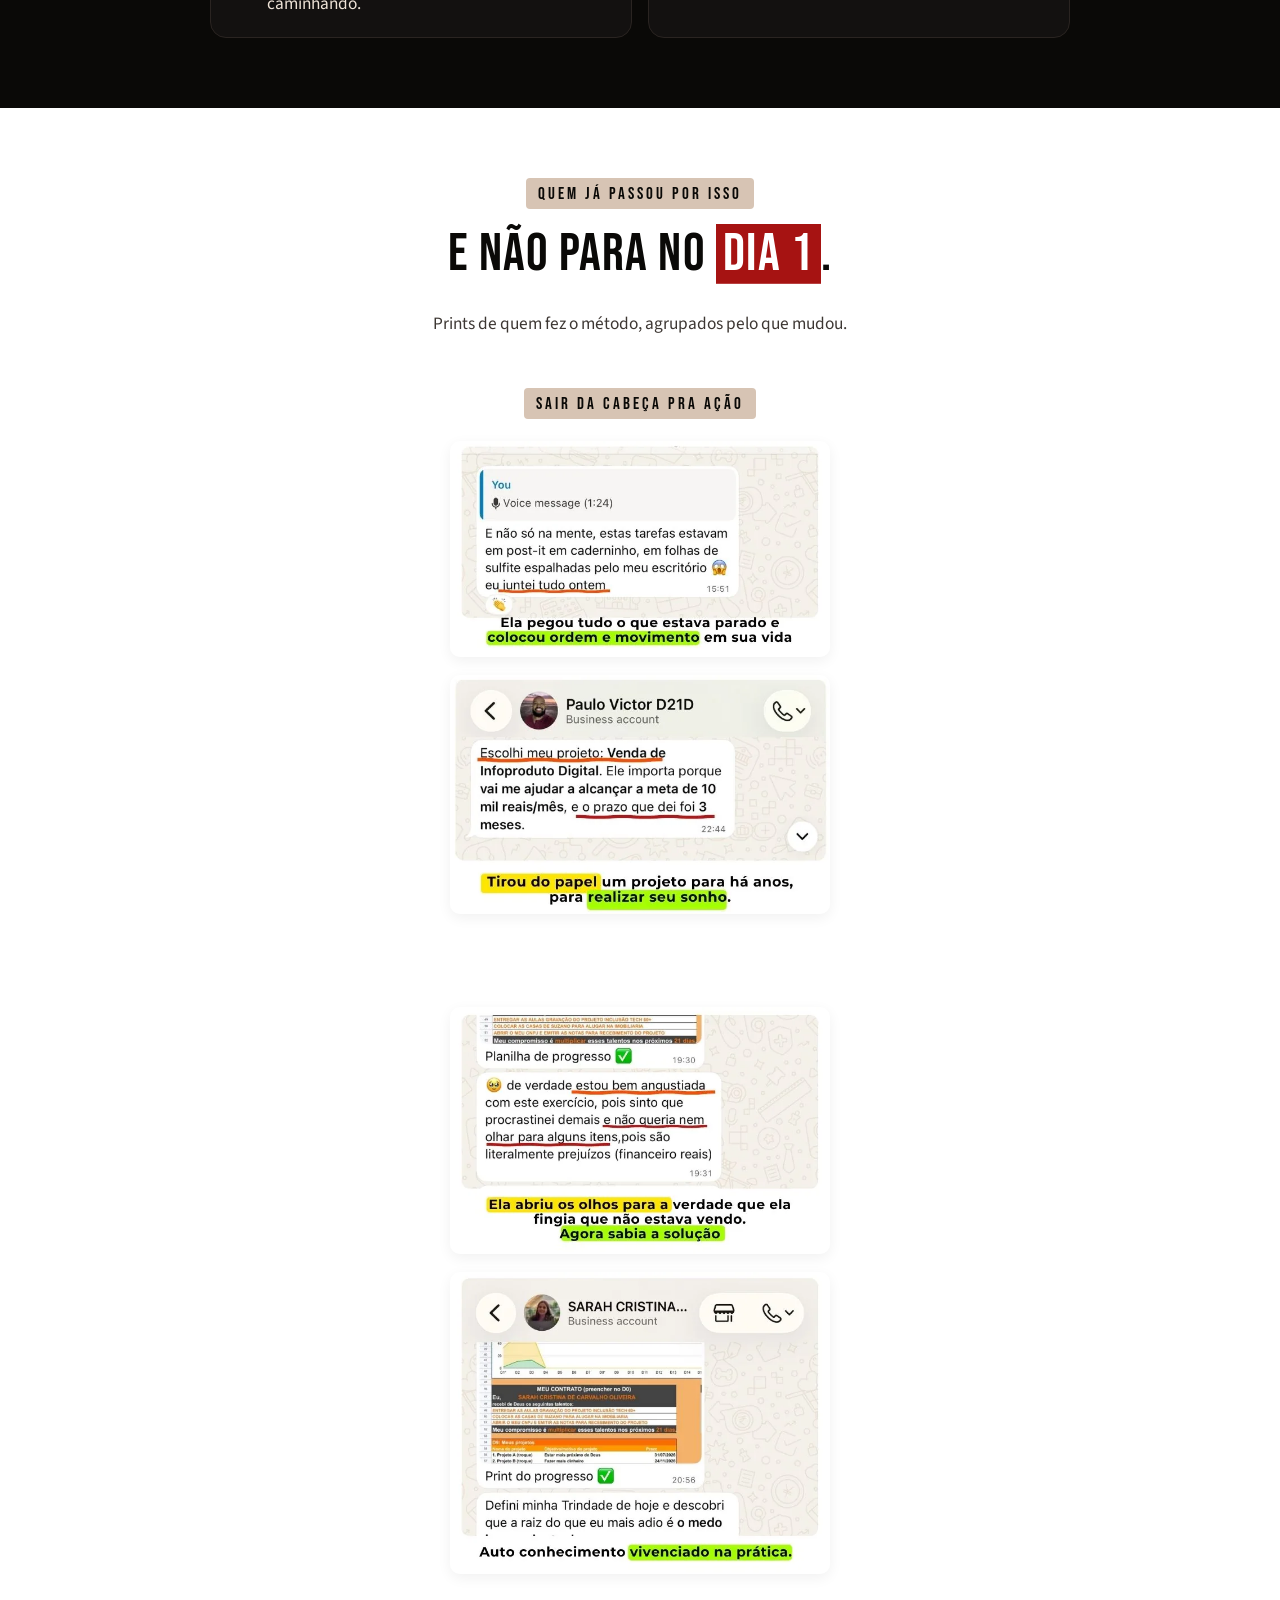
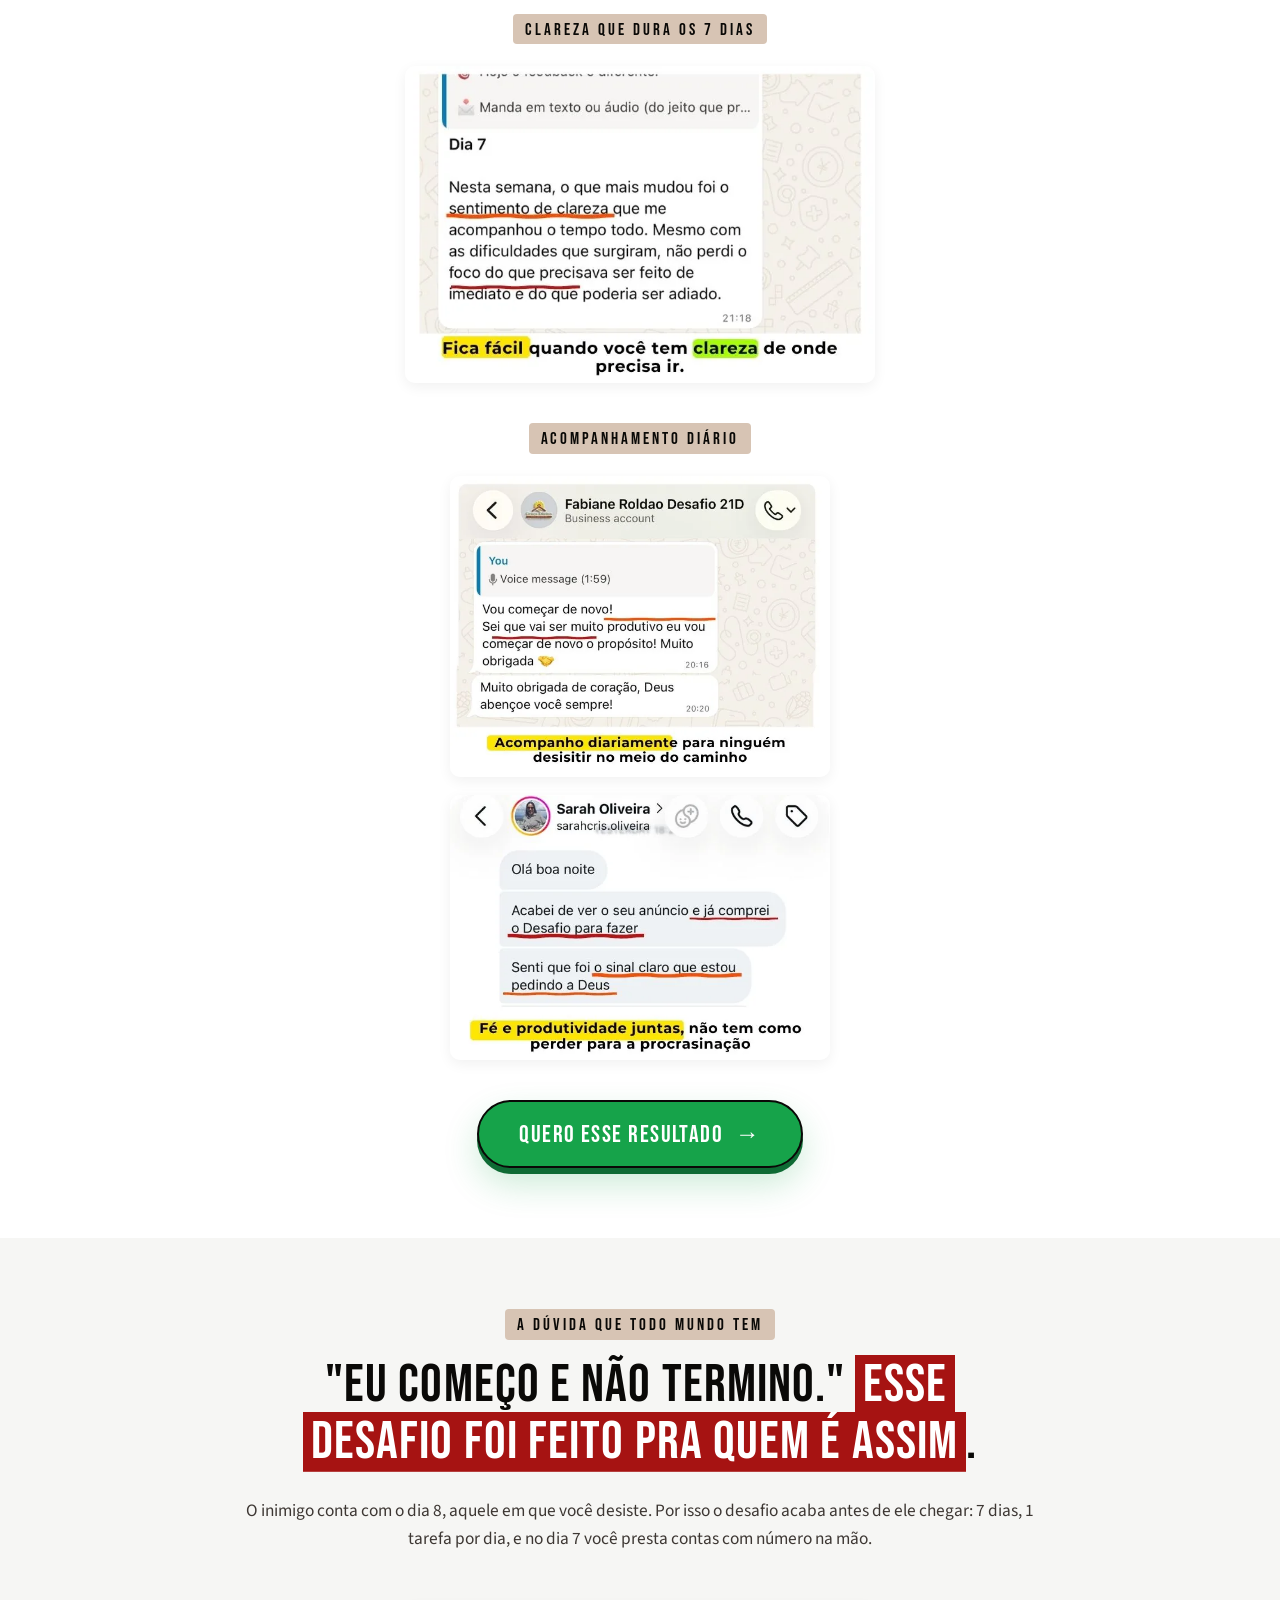
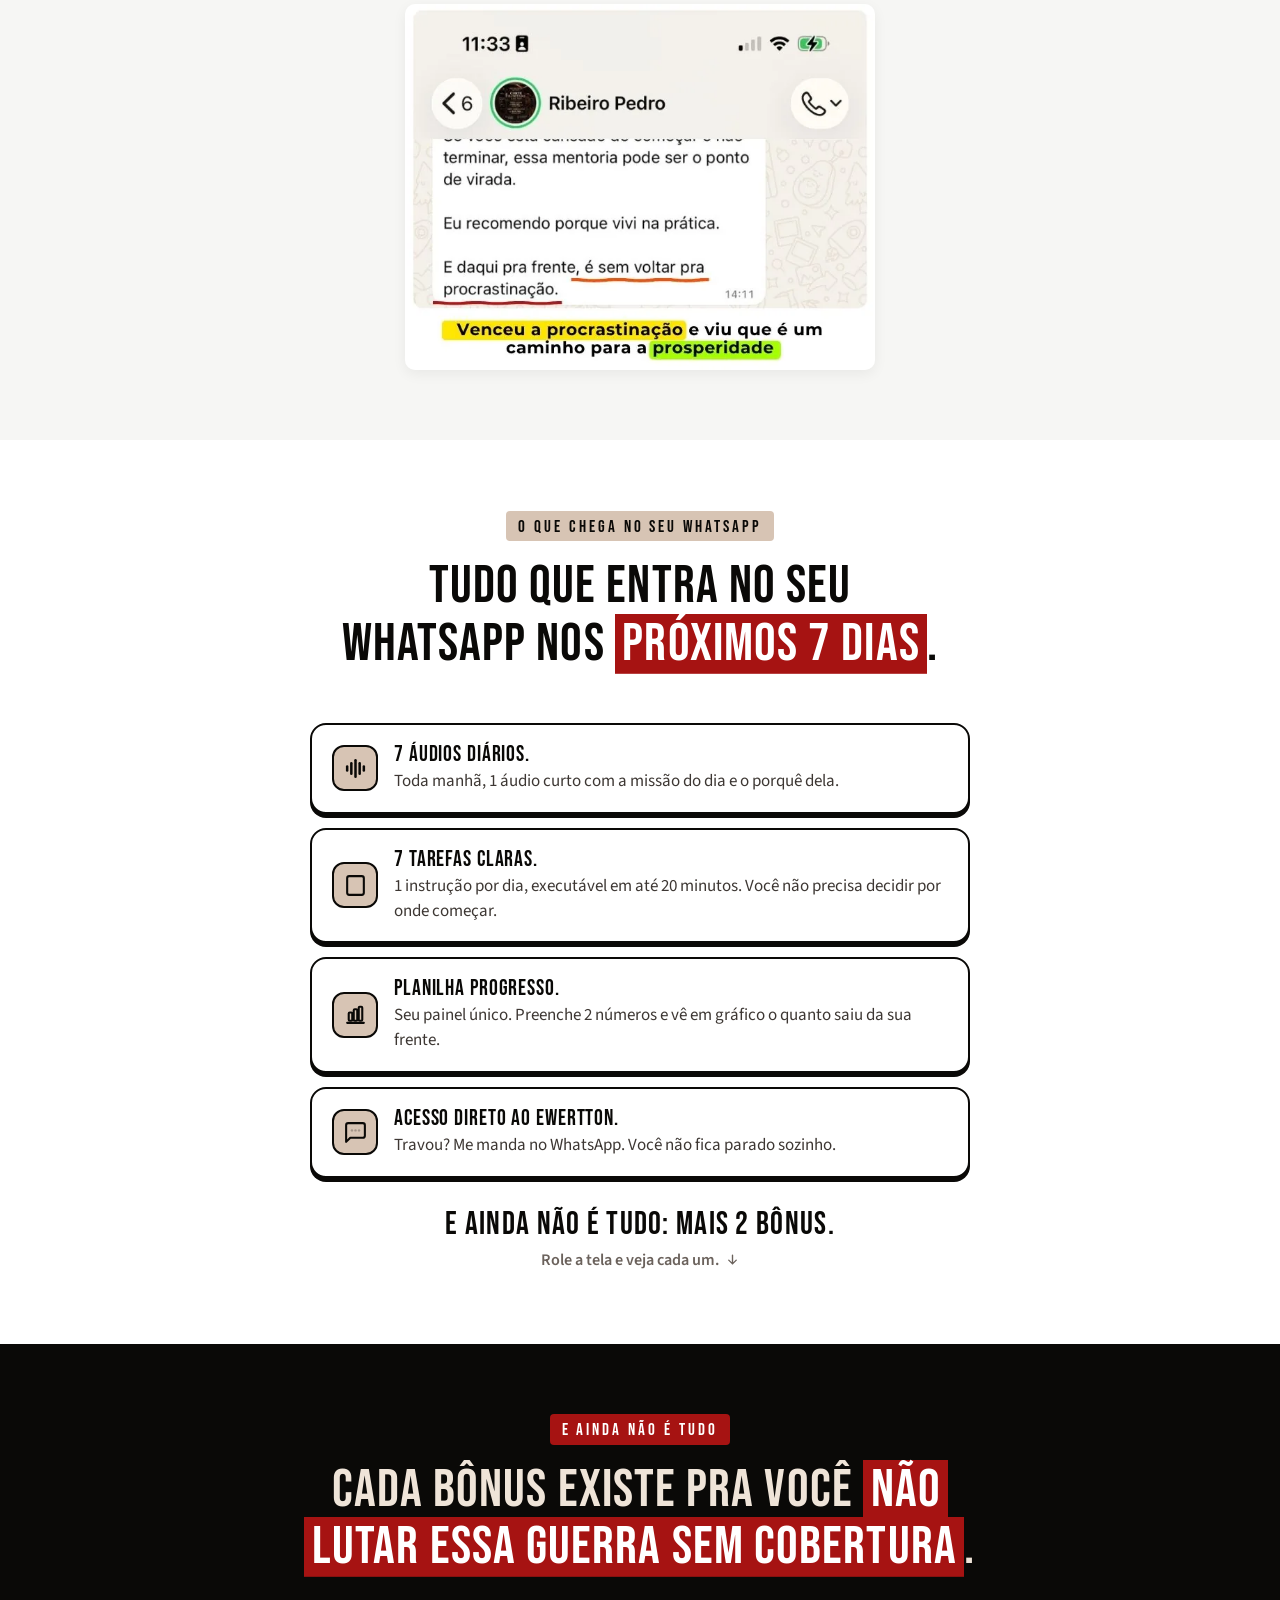
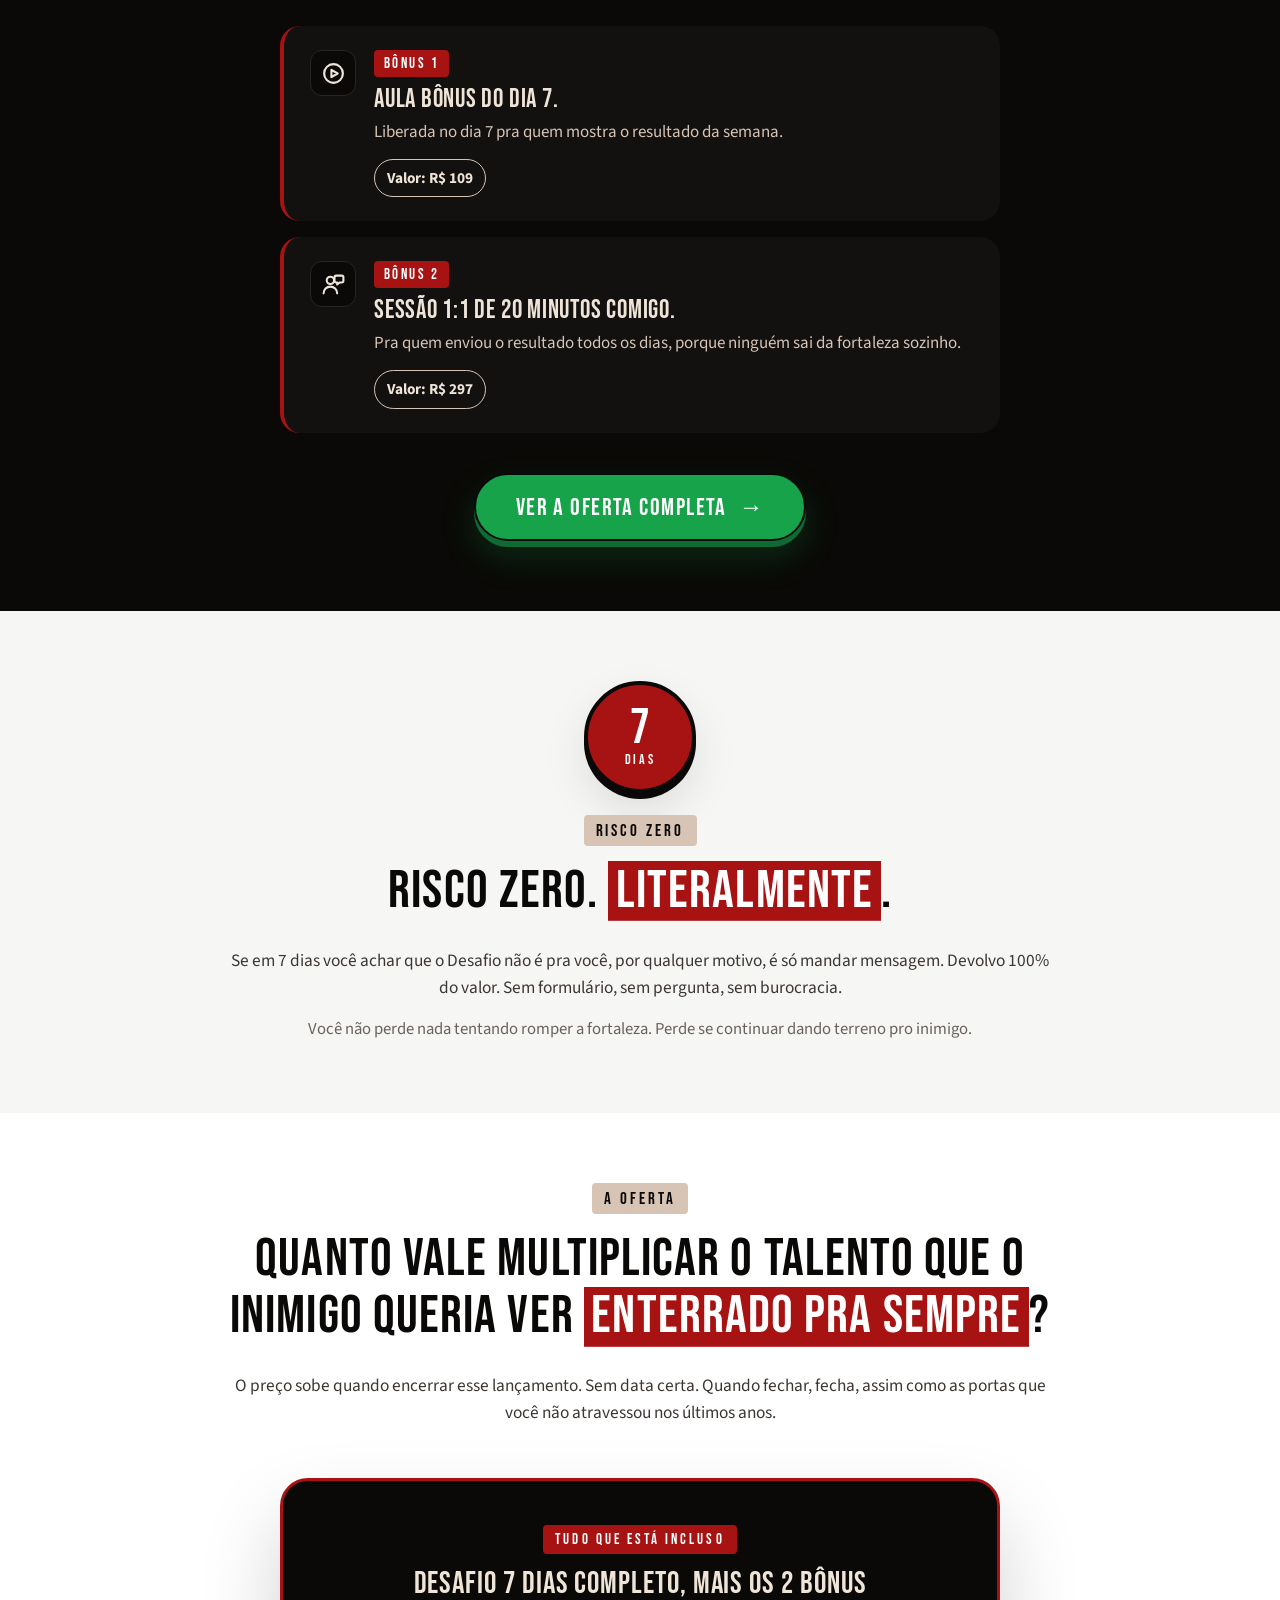
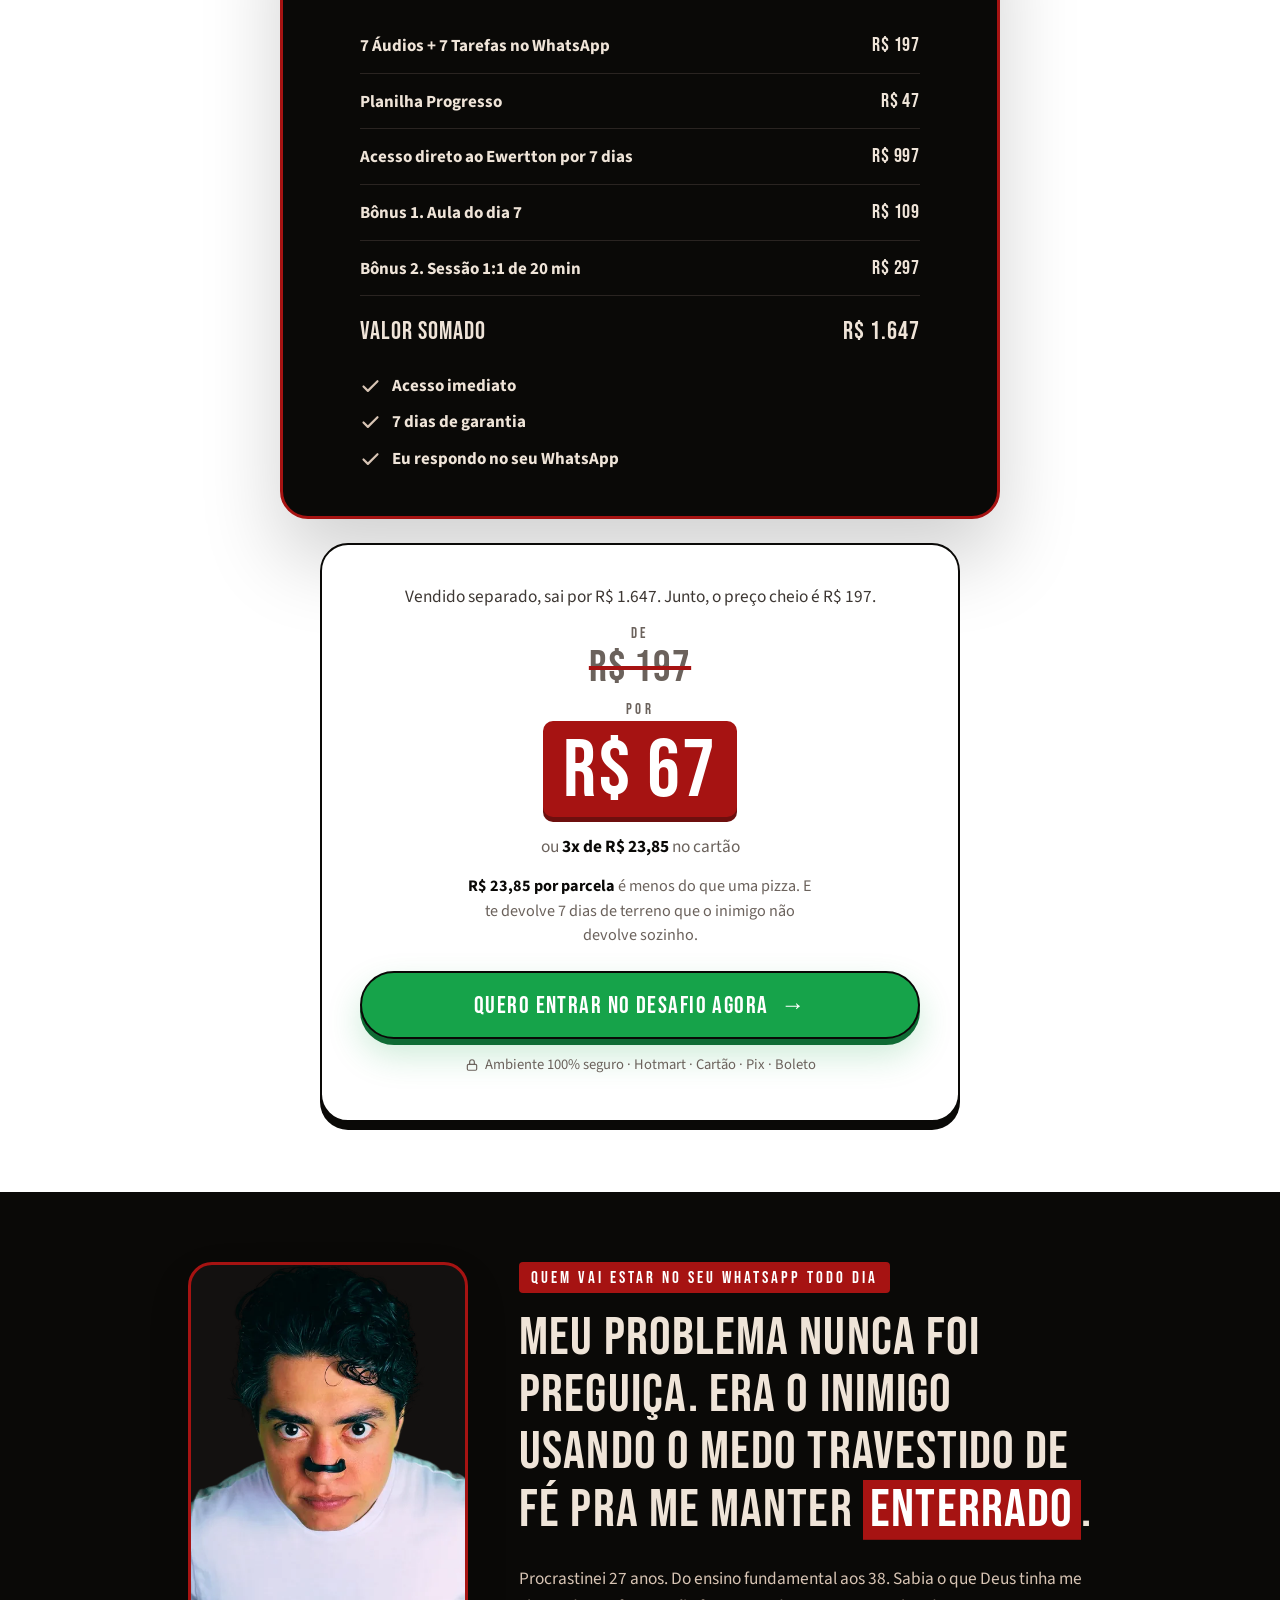
==== commit 9c29c6f3: "Exibe o preço real de R$ 67 no lugar dos R$ 87 A página passa a mostrar o mesmo valor que o checkout" ====
--- a/index.html
+++ b/index.html
@@ -21,17 +21,17 @@
   <!-- ===================================================== -->
   <title>Desafio 7 Dias: O Talento Enterrado</title>
   <meta name="description"
-    content="7 dias pra sair da procrastinação e parar de enterrar o seu talento por medo. 1 áudio e 1 tarefa por dia no WhatsApp. 20 minutos. R$ 87.">
+    content="7 dias pra sair da procrastinação e parar de enterrar o seu talento por medo. 1 áudio e 1 tarefa por dia no WhatsApp. 20 minutos. R$ 67.">
   <meta property="og:title" content="Desafio 7 Dias: O Talento Enterrado">
-  <meta property="og:description" content="1 áudio e 1 tarefa por dia no WhatsApp. 20 minutos. 7 dias. R$ 87.">
+  <meta property="og:description" content="1 áudio e 1 tarefa por dia no WhatsApp. 20 minutos. 7 dias. R$ 67.">
   <meta property="og:type" content="website">
-  <meta property="og:url" content="https://ebravoholdingo.shop/">
-  <meta property="og:image" content="https://ebravoholdingo.shop/og-image.jpg">
+  <meta property="og:url" content="https://ebravoholdingo.shop/desafio-talento-enterrado/">
+  <meta property="og:image" content="https://ebravoholdingo.shop/desafio-talento-enterrado/og-image.jpg">
   <meta property="og:image:width" content="1200">
   <meta property="og:image:height" content="630">
   <meta property="og:image:alt" content="Homem de costas na beira da cova que ele mesmo cavou, com um vulto nas sombras estendendo a mão. Desafio 7 Dias: O Talento Enterrado. Só precisa que você adie.">
   <meta name="twitter:card" content="summary_large_image">
-  <meta name="twitter:image" content="https://ebravoholdingo.shop/og-image.jpg">
+  <meta name="twitter:image" content="https://ebravoholdingo.shop/desafio-talento-enterrado/og-image.jpg">
   <!-- Favicon -->
   <link rel="icon" type="image/x-icon" href="favicon/favicon.ico">
   <link rel="icon" type="image/svg+xml" href="favicon/favicon.svg">
@@ -489,9 +489,9 @@
     }
   </style>
   <!-- CSS não-crítico: seções abaixo do fold — carregado de forma não-bloqueante -->
-  <link rel="stylesheet" href="style.css" media="print" onload="this.media='all'" />
+  <link rel="stylesheet" href="style.css?v=e6ca24ff" media="print" onload="this.media='all'" />
   <noscript>
-    <link rel="stylesheet" href="style.css" />
+    <link rel="stylesheet" href="style.css?v=e6ca24ff" />
   </noscript>
 </head>
 
@@ -590,7 +590,7 @@
         <li>Uma rotina que roda no WhatsApp, sem app, sem planner, sem depender de força de vontade.</li>
       </ul>
 
-      <div class="hero-cta hi"><a href="https://pay.hotmart.com/W105539649V?checkoutMode=10" class="cta large" target="_blank" rel="noopener">Quero começar o desafio <span class="arrow">&#8594;</span></a></div>
+      <div class="hero-cta hi" data-sticky-trigger><a href="https://pay.hotmart.com/W105539649V?checkoutMode=10" class="cta large" target="_blank" rel="noopener">Quero começar o desafio <span class="arrow">&#8594;</span></a></div>
 
       <div class="hero-trust-strip hi">
         <span class="chip"><span class="dot"></span>216 pessoas pelo método</span>
@@ -748,8 +748,8 @@
     </div>
   </section>
 
-<!-- ============ 6. O MÉTODO (gatilho do sticky) ============ -->
-  <section class="section" id="metodo" data-sticky-trigger>
+<!-- ============ 6. O MÉTODO ============ -->
+  <section class="section" id="metodo">
     <div class="container">
       <div class="section-head">
         <p class="eyebrow rv">Como funciona</p>
@@ -814,7 +814,7 @@
         </div>
       </div>
 
-      <p class="note rv">Tudo isso por R$ 87. Mas antes do preço, preciso te mostrar algo importante.</p>
+      <p class="note rv">Tudo isso por R$ 67. Mas antes do preço, preciso te mostrar algo importante.</p>
 
       <div class="center mt40 rv"><a href="https://pay.hotmart.com/W105539649V?checkoutMode=10" class="cta large" target="_blank" rel="noopener">Quero começar o desafio <span class="arrow">&#8594;</span></a></div>
     </div>
@@ -1010,10 +1010,10 @@
         <p class="lead offer-final-lead">Vendido separado, sai por R$ 1.647. Junto, o preço cheio é R$ 197.</p>
         <div class="offer-pricepair">
           <div class="offer-old"><span class="offer-lab">De</span><s>R$ 197</s></div>
-          <div class="offer-new"><span class="offer-lab">Por</span><span class="offer-new-amt">R$ 87</span></div>
-        </div>
-        <p class="offer-parc">ou <b>3x de R$ 30,97</b> no cartão</p>
-        <p class="offer-anchor"><b>R$ 30,97 por parcela</b> é menos do que uma pizza. E te devolve 7 dias de terreno que o inimigo não devolve sozinho.</p>
+          <div class="offer-new"><span class="offer-lab">Por</span><span class="offer-new-amt">R$ 67</span></div>
+        </div>
+        <p class="offer-parc">ou <b>3x de R$ 23,85</b> no cartão</p>
+        <p class="offer-anchor"><b>R$ 23,85 por parcela</b> é menos do que uma pizza. E te devolve 7 dias de terreno que o inimigo não devolve sozinho.</p>
         <div class="mt24"><a href="https://pay.hotmart.com/W105539649V?checkoutMode=10" class="cta large full" target="_blank" rel="noopener">Quero entrar no Desafio agora <span class="arrow">&#8594;</span></a></div>
         <div><span class="offer-secure"><svg viewBox="0 0 24 24" fill="none" stroke="currentColor" stroke-width="2" stroke-linecap="round" stroke-linejoin="round" aria-hidden="true"><rect x="4" y="11" width="16" height="10" rx="2"/><path d="M8 11V7a4 4 0 0 1 8 0v4"/></svg>Ambiente 100% seguro &middot; Hotmart &middot; Cartão &middot; Pix &middot; Boleto</span></div>
       </div>
@@ -1090,7 +1090,7 @@
       <div class="final-box rv">
         <p>A segunda-feira que vem vai ser idêntica a essa se você não quebrar o padrão agora. E daqui a 1 ano você vai estar exatamente onde está hoje, só que com mais um ano de talento enterrado e mais um ano de terreno cedido.</p>
       </div>
-      <div class="mt40 rv"><a href="https://pay.hotmart.com/W105539649V?checkoutMode=10" class="cta large" target="_blank" rel="noopener">Quero desenterrar meu talento &middot; R$ 87 <span class="arrow">&#8594;</span></a></div>
+      <div class="mt40 rv"><a href="https://pay.hotmart.com/W105539649V?checkoutMode=10" class="cta large" target="_blank" rel="noopener">Quero desenterrar meu talento &middot; R$ 67 <span class="arrow">&#8594;</span></a></div>
       <p class="cta-note rv">Pagamento seguro &middot; Garantia 7 dias &middot; Acesso imediato</p>
     </div>
   </section>
@@ -1100,8 +1100,6 @@
     <div class="container foot-inner">
       <p class="foot-brand">Ewertton Bravo &middot; Fé e Procrastinação &middot; 2026</p>
       <nav class="foot-links" aria-label="Links do rodapé">
-        <a href="#">Política de Privacidade</a>
-        <a href="#">Termos de Uso</a>
         <a href="mailto:ewertton.bravo@gmail.com">ewertton.bravo@gmail.com</a>
         <span>@ewerttonbravo</span>
       </nav>
@@ -1112,7 +1110,7 @@
   <div class="sticky-bar" id="sticky" role="complementary" aria-label="Chamada para ação fixa">
     <div class="sticky-bar-text">
       <strong>Desafio 7 Dias</strong>
-      R$ 87 &middot; 20 min/dia
+      R$ 67 &middot; 20 min/dia
     </div>
     <a href="https://pay.hotmart.com/W105539649V?checkoutMode=10" class="cta" target="_blank" rel="noopener">Quero começar <span class="arrow">&#8594;</span></a>
   </div>
@@ -1181,7 +1179,7 @@
       els.forEach(function (el) { io.observe(el); });
     })();
 
-    /* sticky: mostra depois que a seção [data-sticky-trigger] (#metodo) sai por cima;
+    /* sticky: mostra depois que o [data-sticky-trigger] (botão do hero) sai por cima;
        esconde enquanto #oferta ou #cta-final estão na tela, pra não cobrir o botão principal.
        Sem IntersectionObserver o CSS deixa a barra fixa visível. */
     (function () {
@@ -1190,8 +1188,8 @@
       if (!bar || !trigger || !('IntersectionObserver' in window)) return;
       var covering = {};
       var tick = false;
-      /* O "já passou do método" é MEDIDO a cada update, não guardado do callback do observer.
-         Guardado, um pulo de âncora que salta a seção inteira não gera transição nenhuma
+      /* O "já passou do botão do hero" é MEDIDO a cada update, não guardado do callback do observer.
+         Guardado, um pulo de âncora que salta o hero inteiro não gera transição nenhuma
          e a barra fica presa no estado anterior. */
       function update() {
         var past = trigger.getBoundingClientRect().bottom < 0;
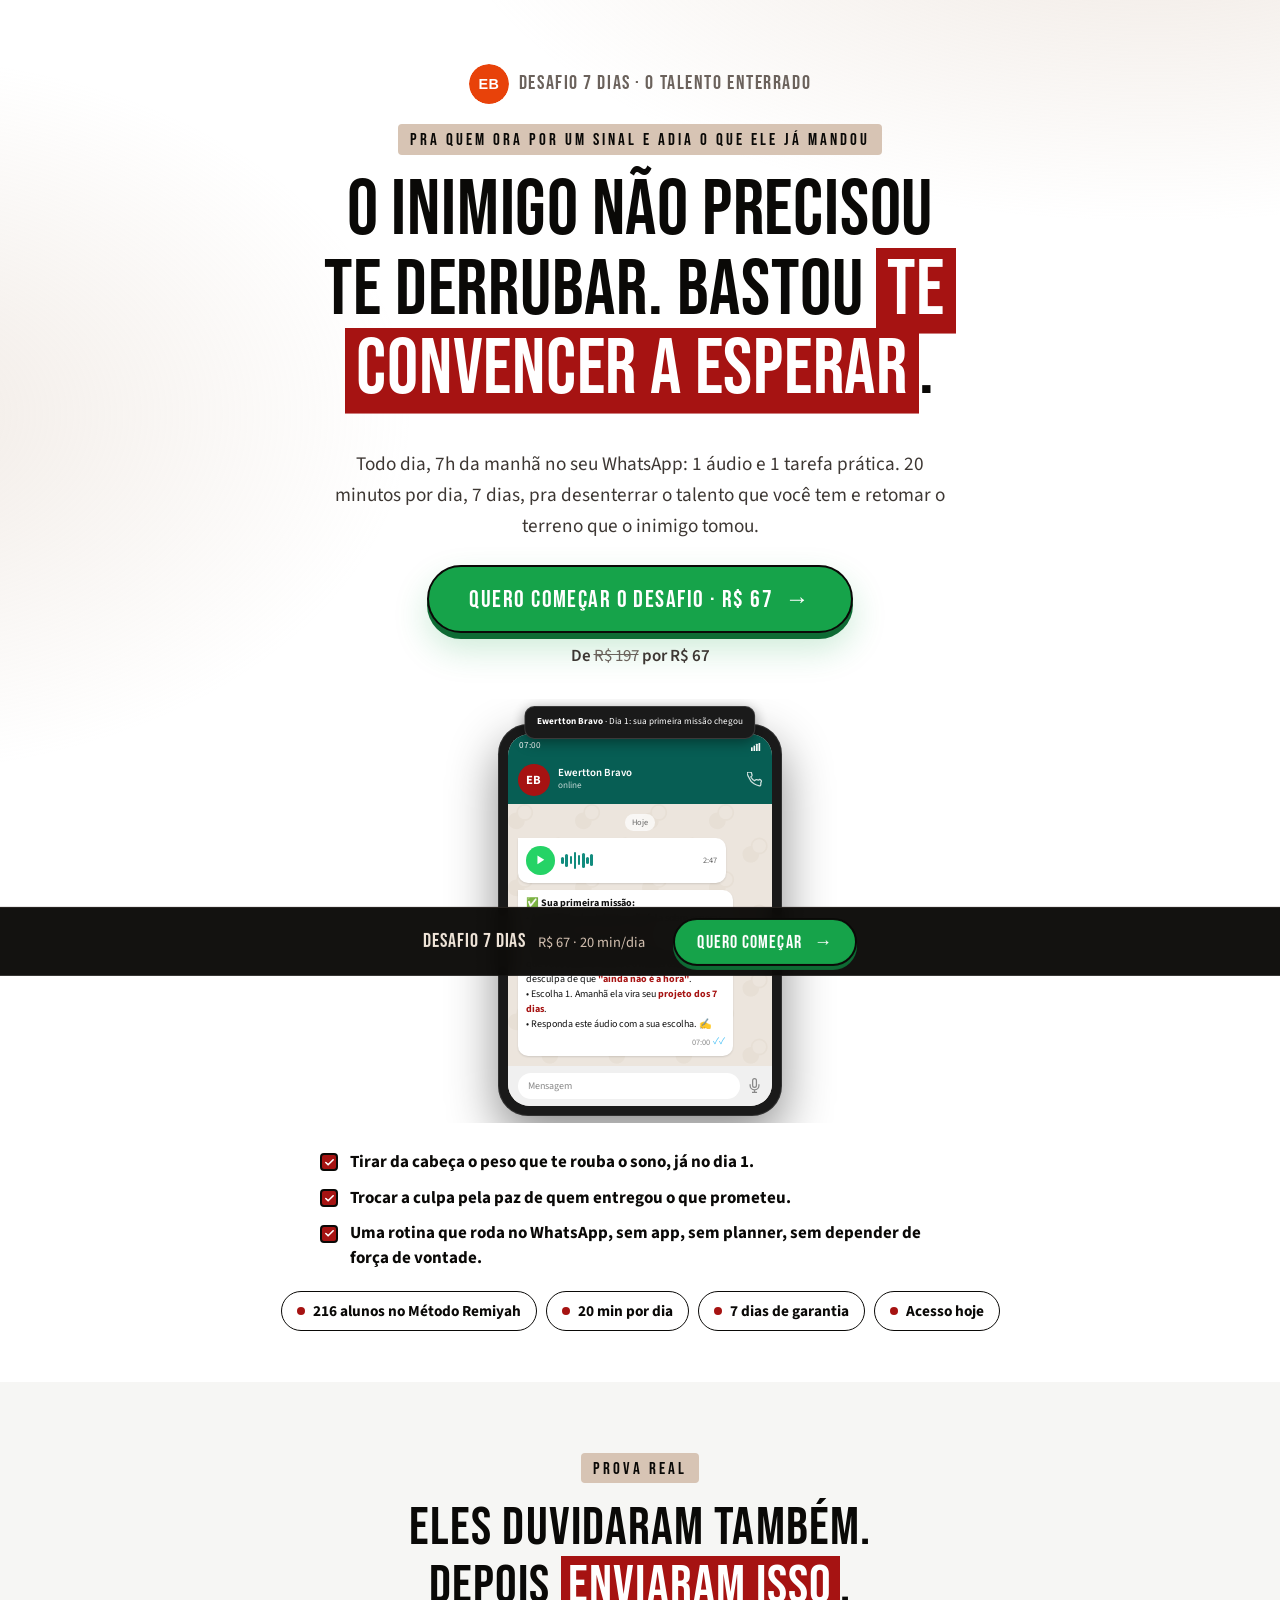
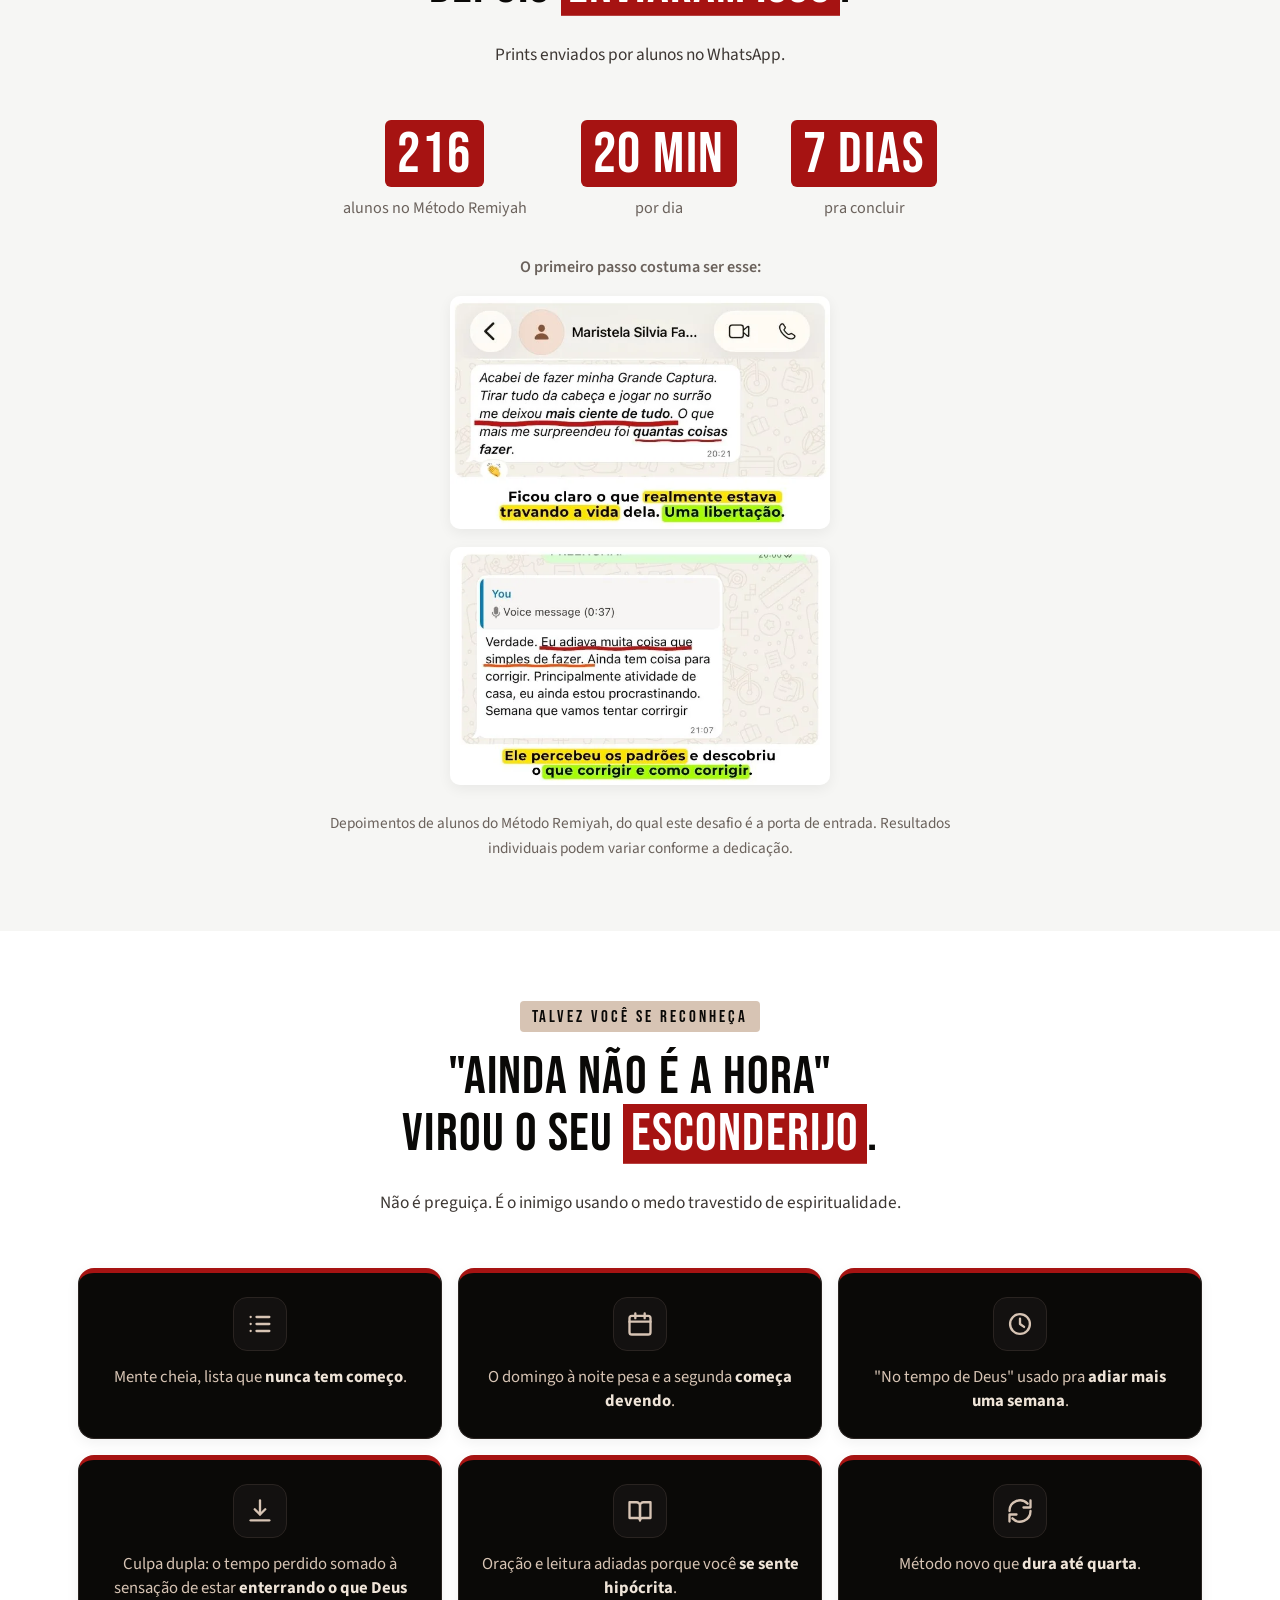
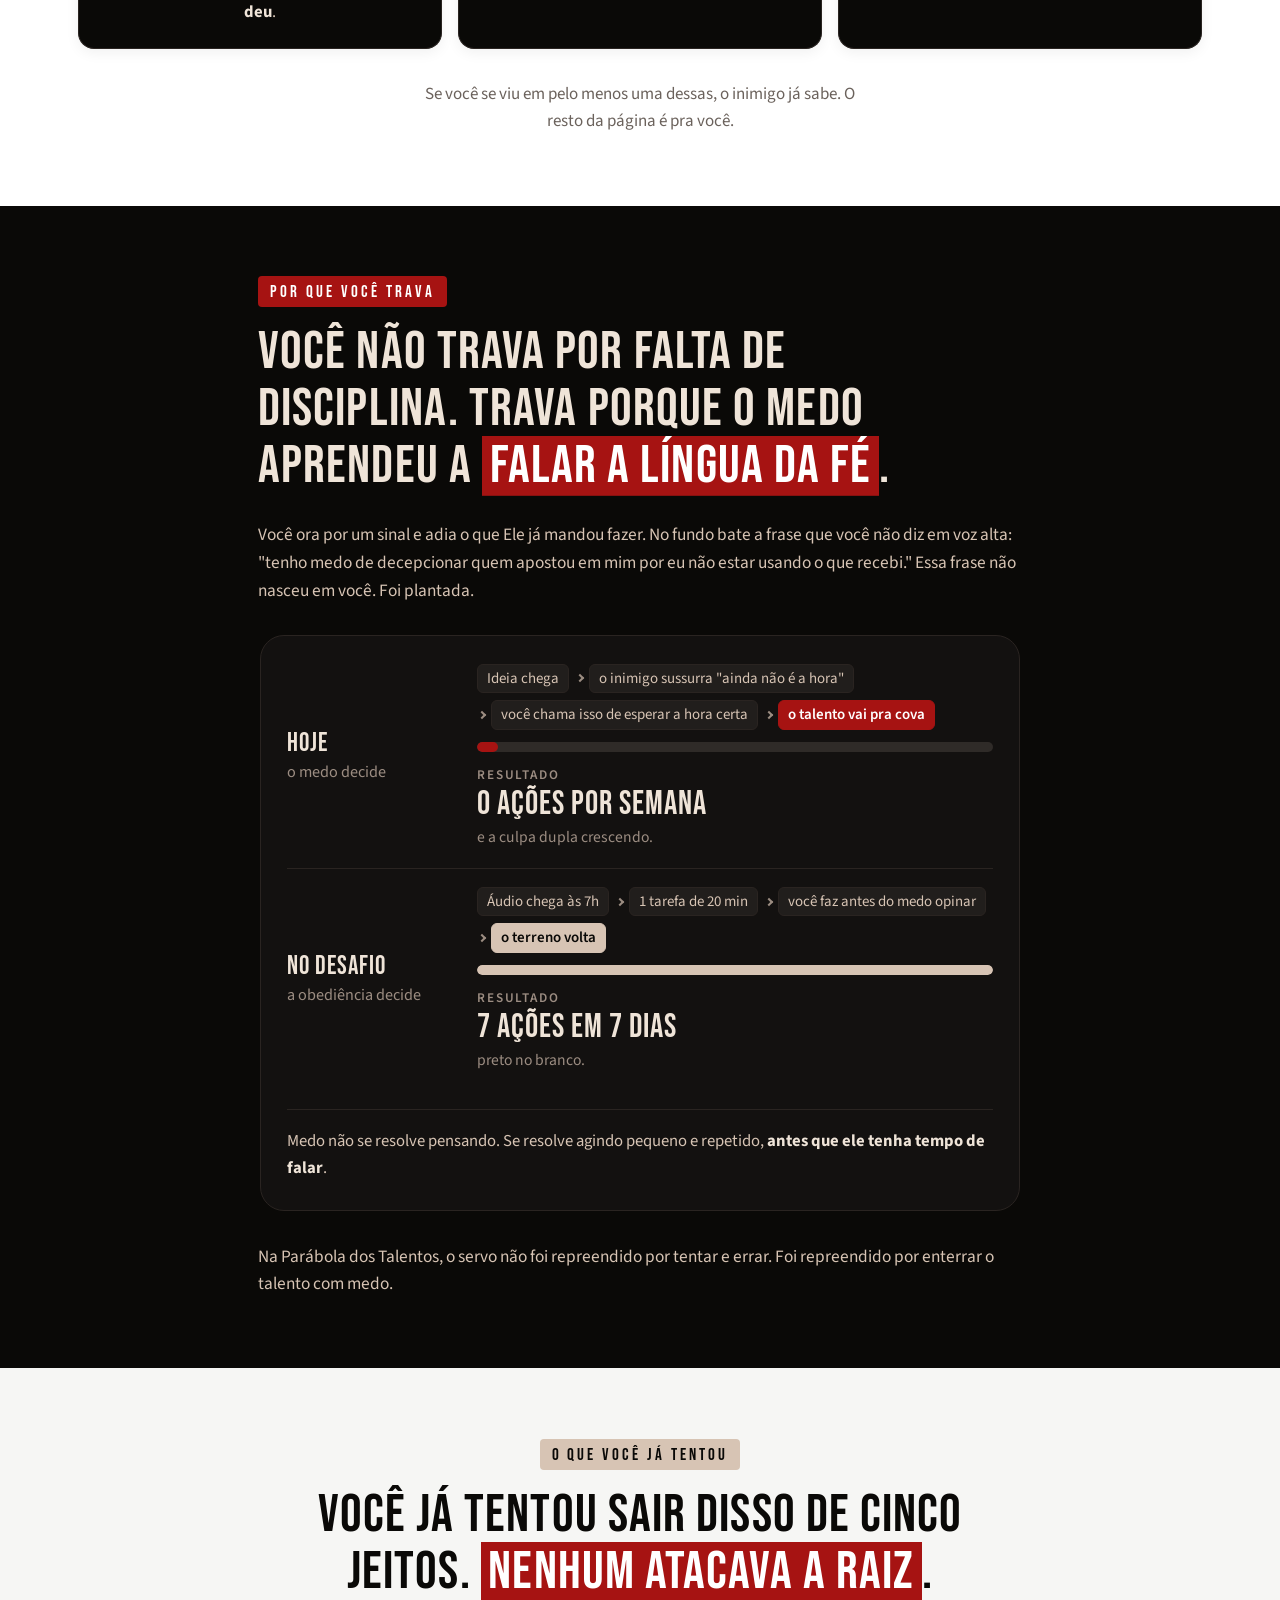
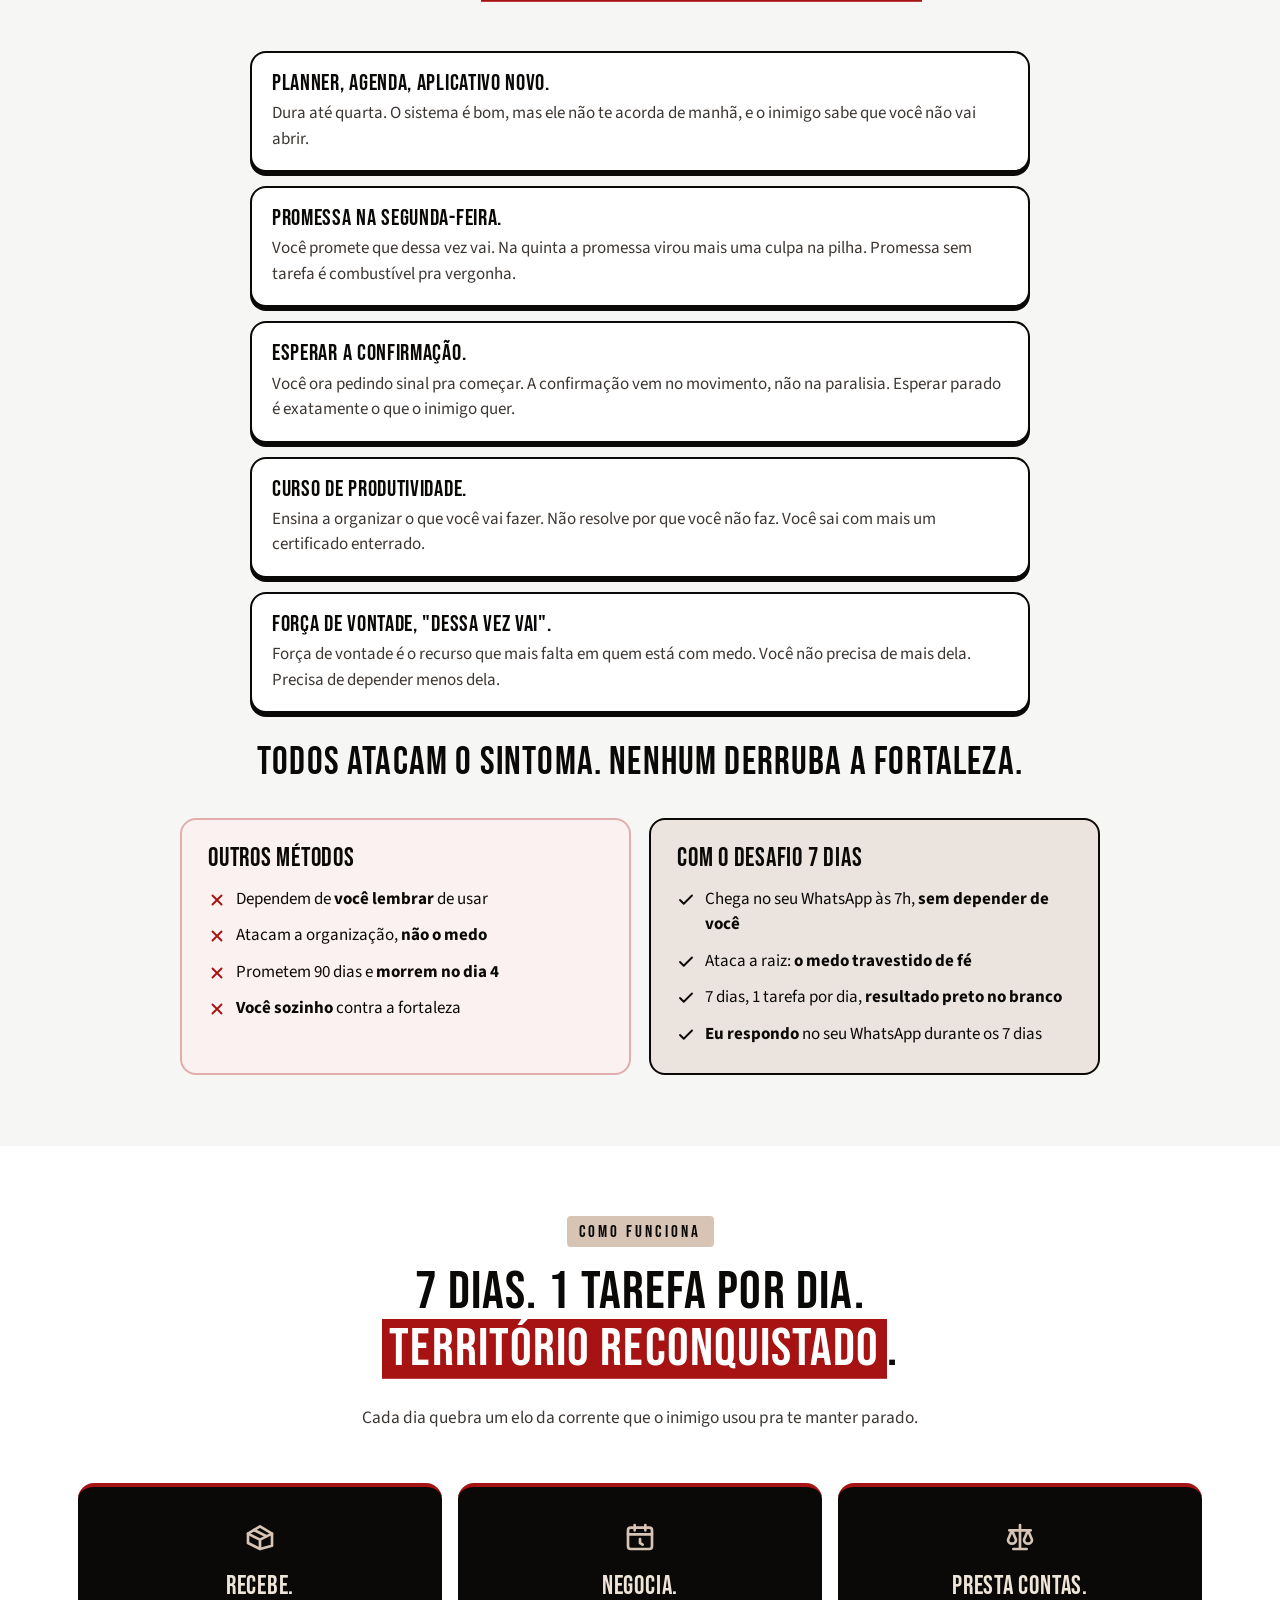
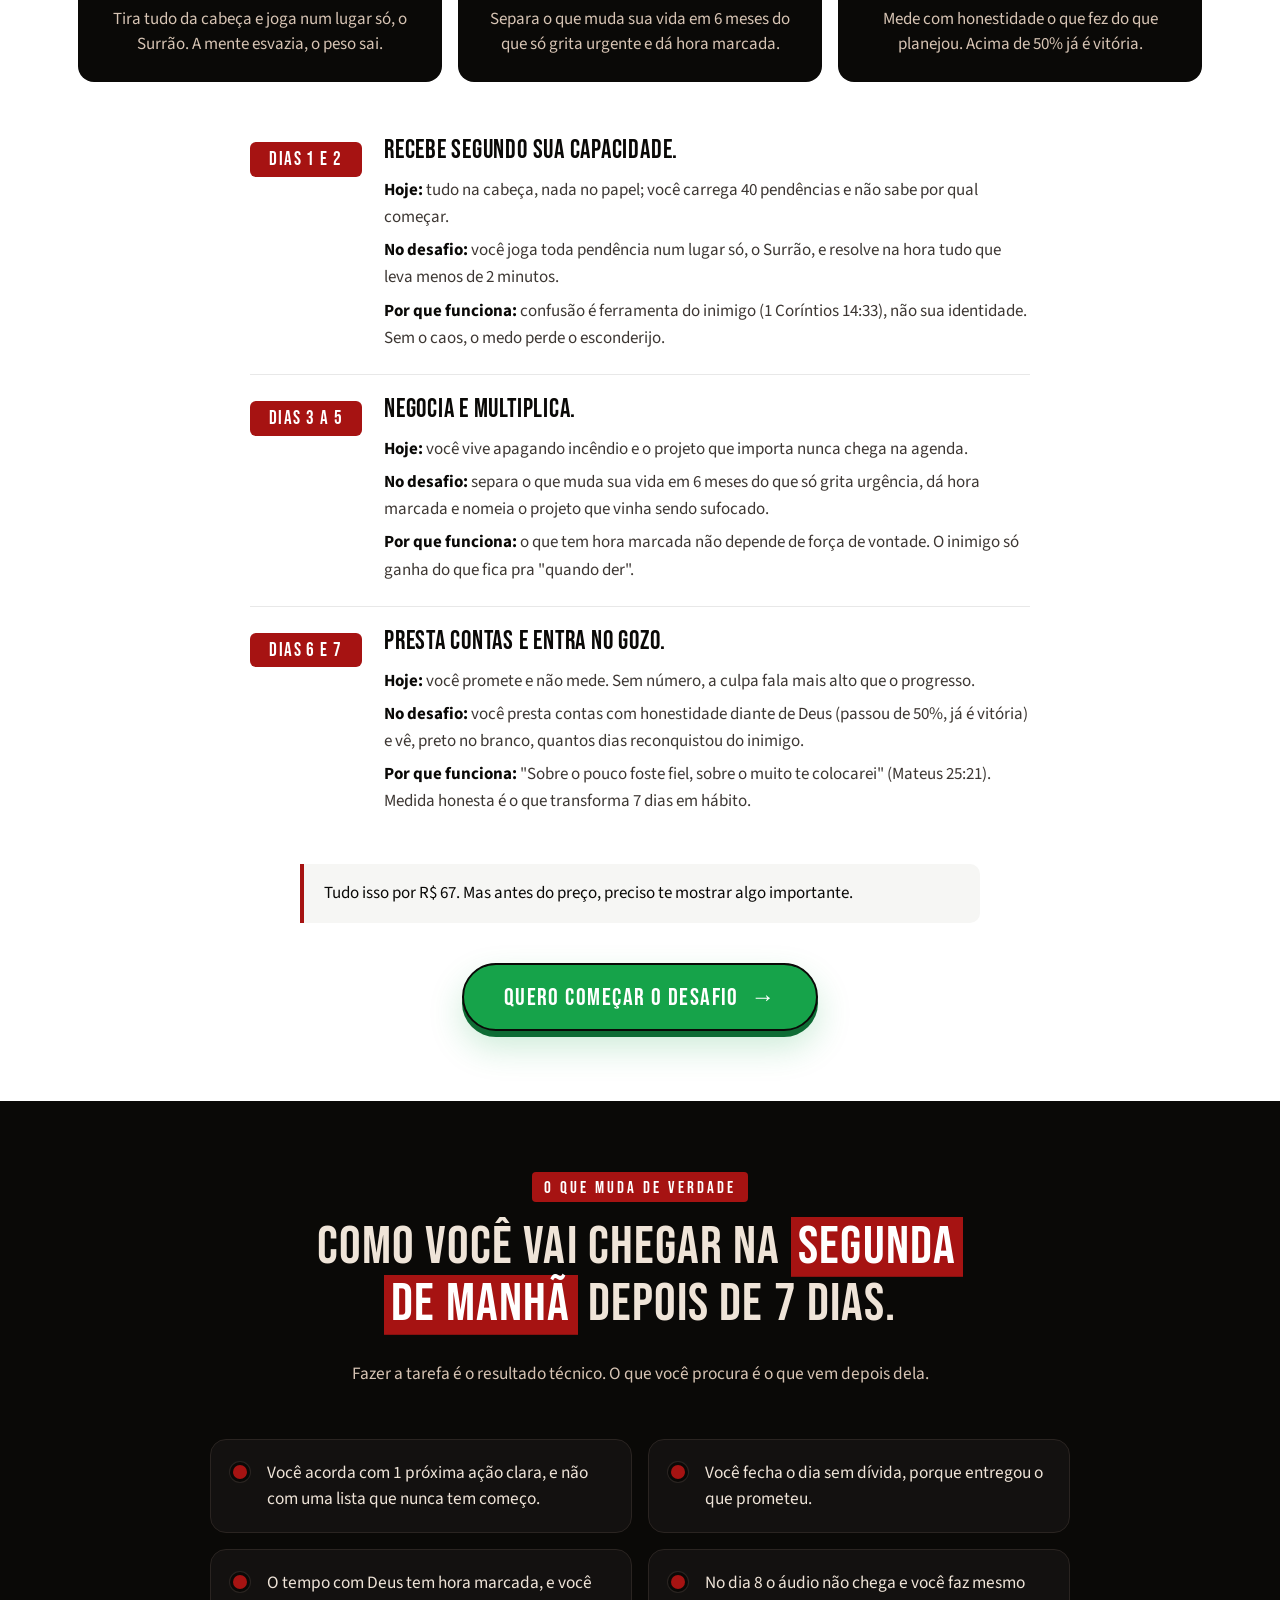
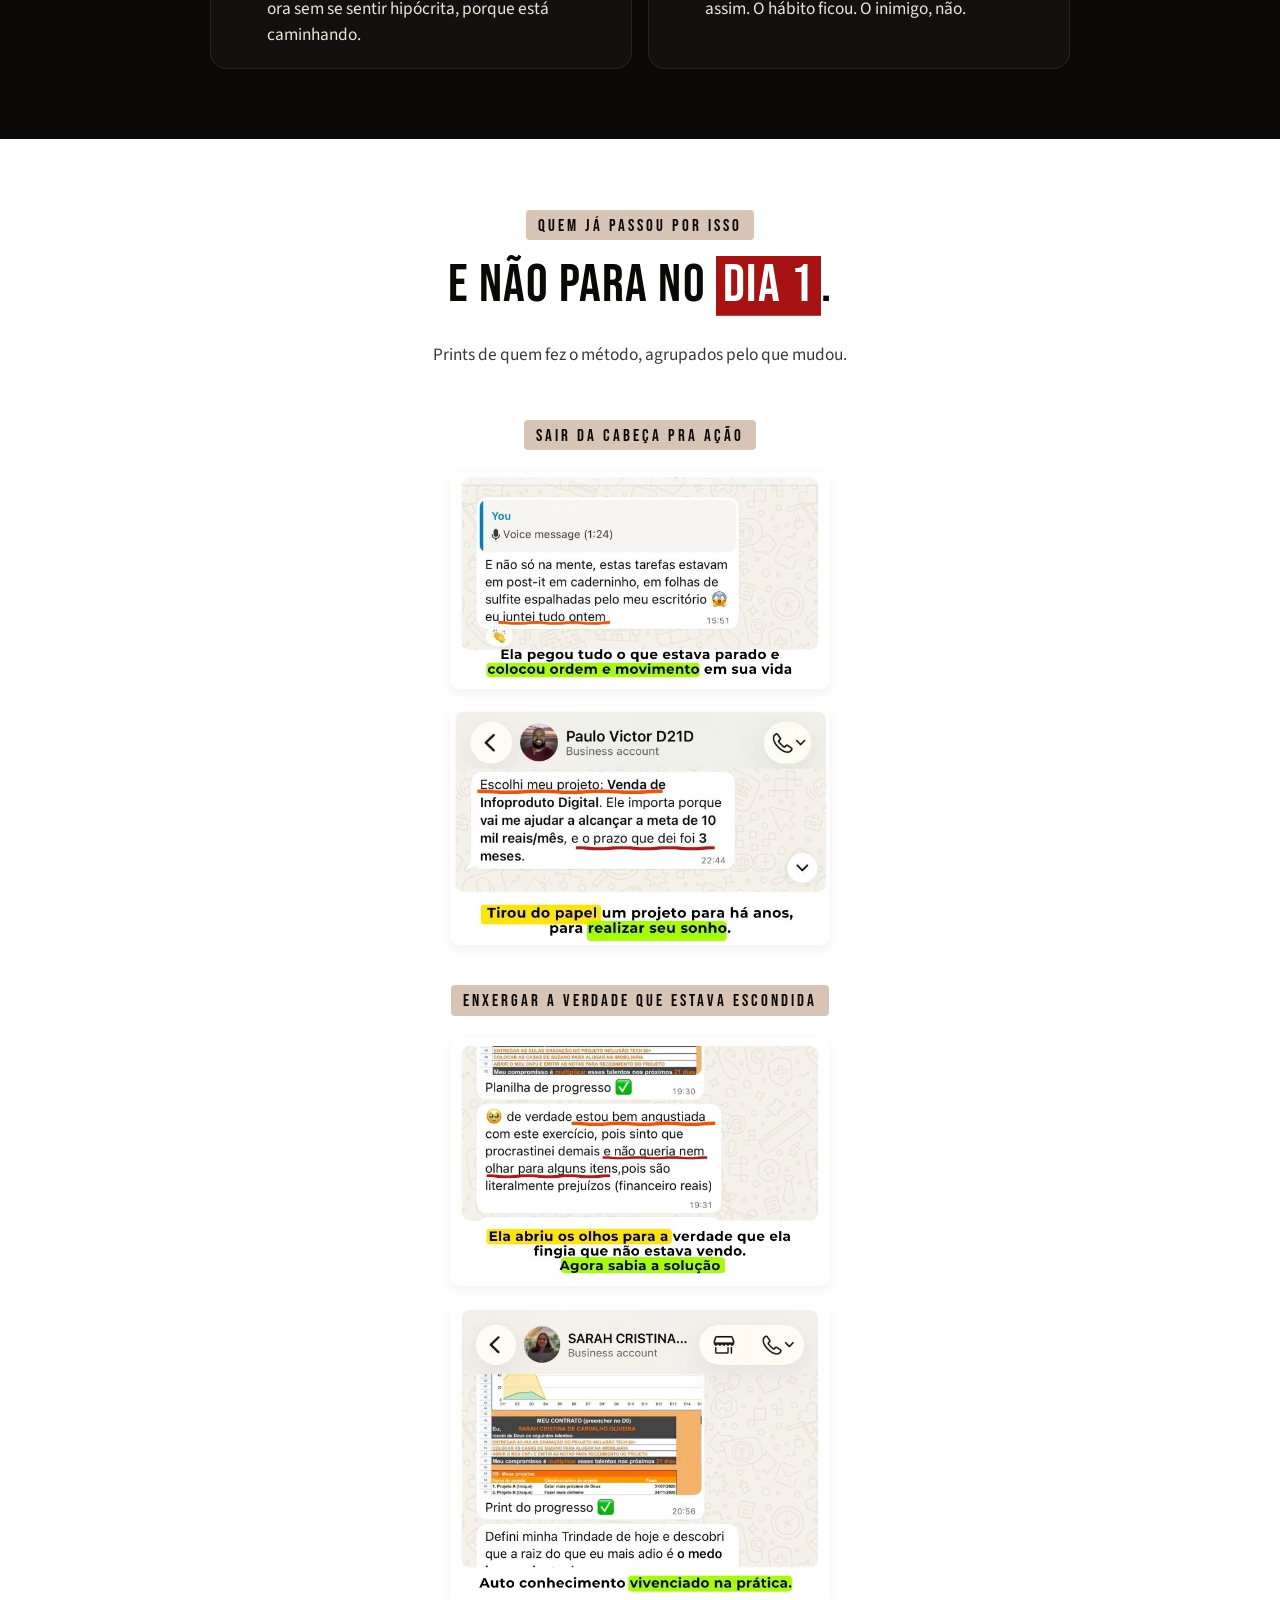
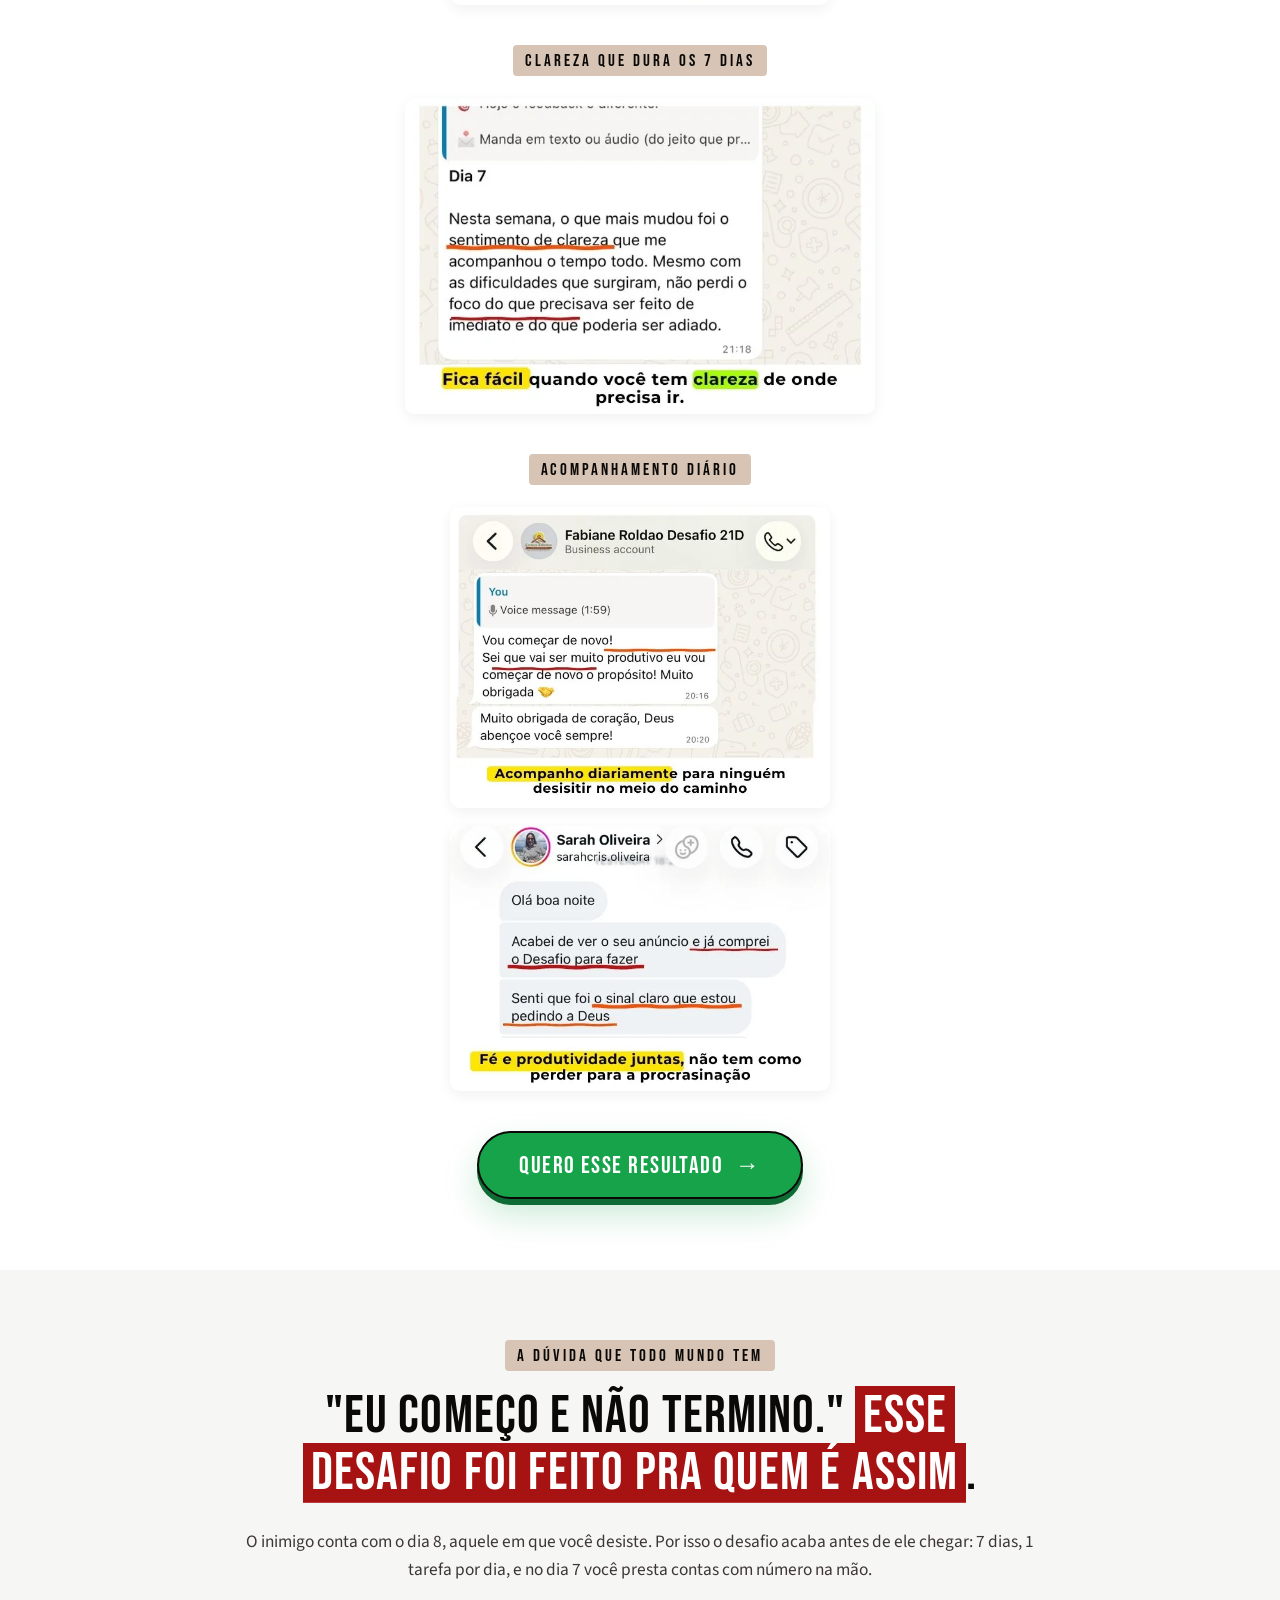
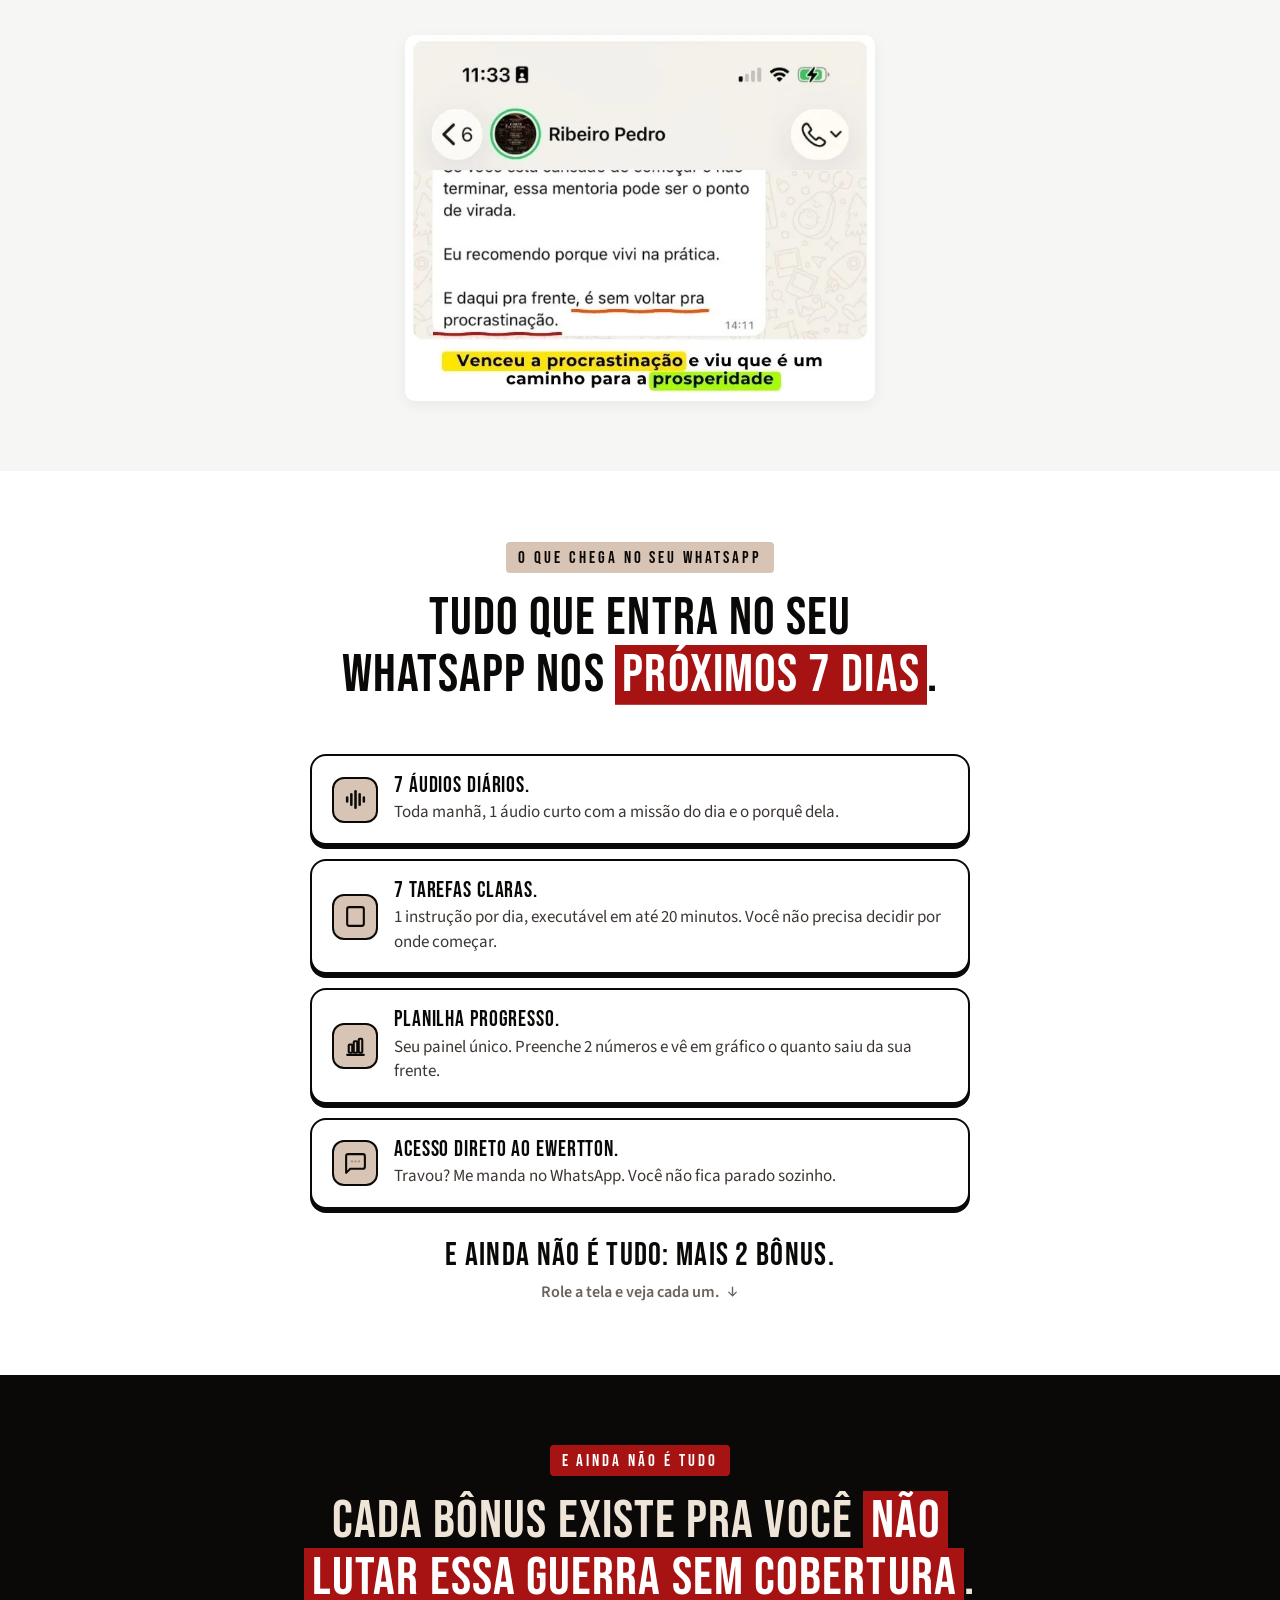
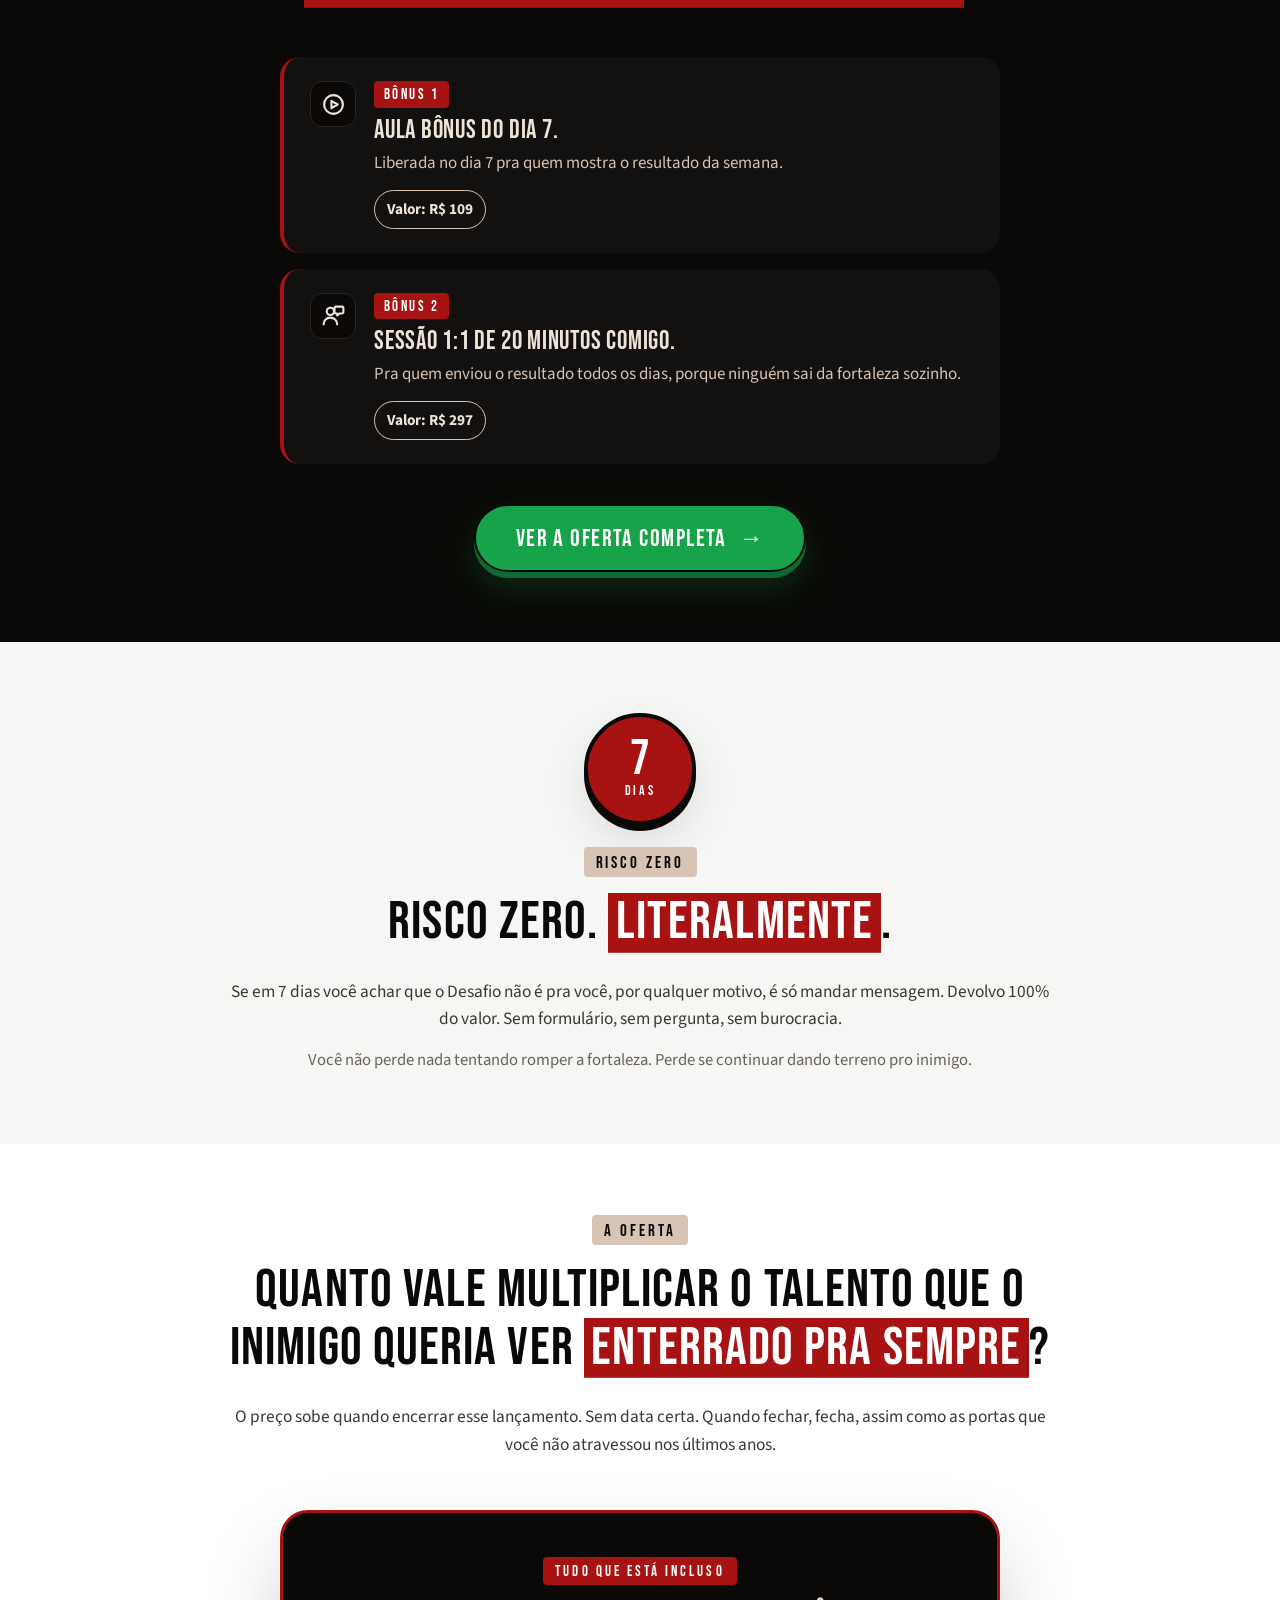
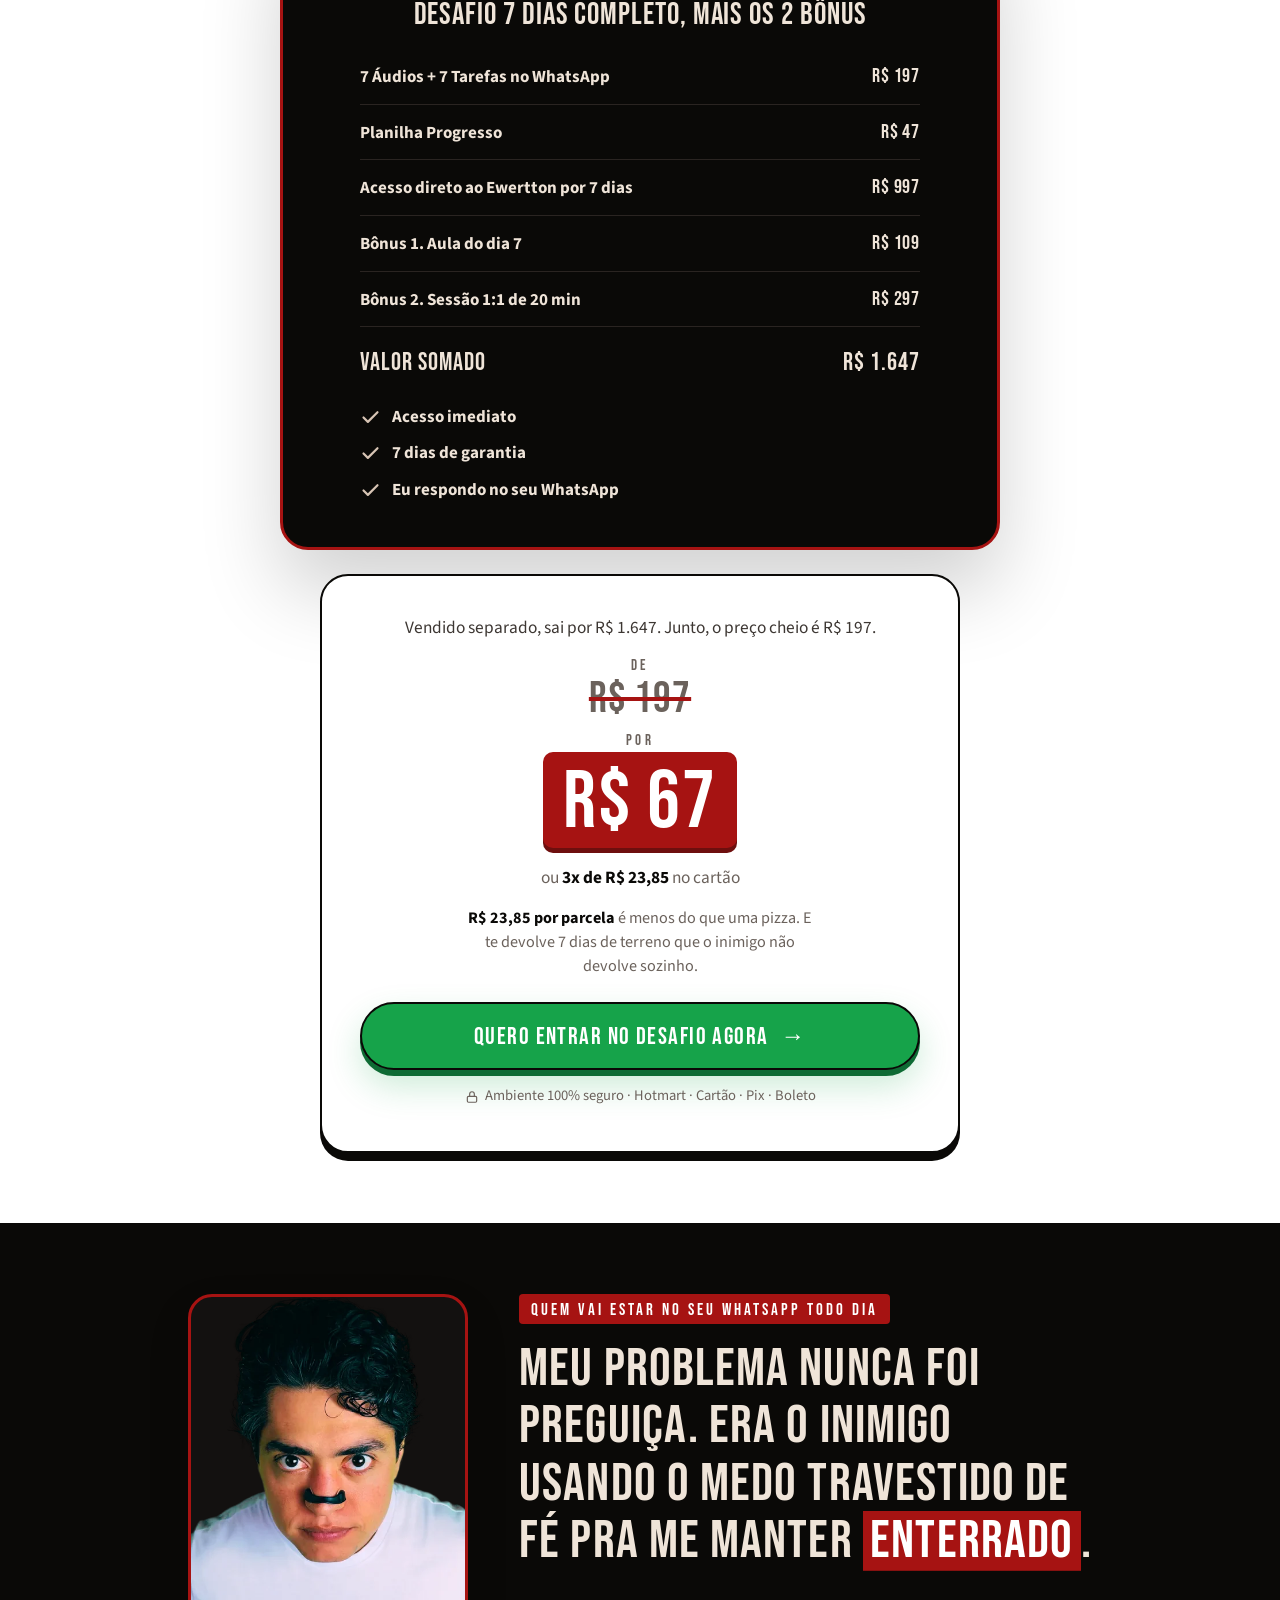
==== commit d3c7fa84: "Sobe o botão com preço pra primeira tela e mede clique e rolagem Botão do hero acima do mockup, com " ====
--- a/index.html
+++ b/index.html
@@ -349,7 +349,9 @@
       background: var(--blood) url("data:image/svg+xml,%3Csvg xmlns='http://www.w3.org/2000/svg' viewBox='0 0 24 24' fill='none' stroke='%23fff' stroke-width='3.5' stroke-linecap='round' stroke-linejoin='round'%3E%3Cpath d='M20 6 9 17l-5-5'/%3E%3C/svg%3E") center / 11px no-repeat;
       border: 2px solid var(--void);
     }
-    .hero-cta { margin-top: 30px; }
+    .hero-cta { margin-top: 24px; }
+    .hero-price { margin: 10px auto 0; font-size: 1rem; font-weight: 600; color: var(--text-soft); }
+    .hero-price s { color: var(--text-muted); font-weight: 400; }
     .hero-trust-strip { display: flex; flex-wrap: wrap; justify-content: center; gap: 9px; margin-top: 20px; }
 
     /* ============================================================
@@ -503,6 +505,9 @@
       <p class="eyebrow hi">Pra quem ora por um sinal e adia o que Ele já mandou</p>
       <h1 class="hi">O inimigo não precisou te derrubar. Bastou <span class="hl">te convencer a esperar</span>.</h1>
       <p class="hero-sub hi mt16">Todo dia, 7h da manhã no seu WhatsApp: 1 áudio e 1 tarefa prática. 20 minutos por dia, 7 dias, pra desenterrar o talento que você tem e retomar o terreno que o inimigo tomou.</p>
+
+      <div class="hero-cta hi" data-sticky-trigger><a href="https://pay.hotmart.com/W105539649V?checkoutMode=10" class="cta large">Quero começar o desafio&nbsp;&middot;&nbsp;R$&nbsp;67 <span class="arrow">&#8594;</span></a></div>
+      <p class="hero-price hi">De <s>R$ 197</s> por R$ 67</p>
 
       <div class="vslot hi">
         <div class="frame is-empty">
@@ -590,10 +595,8 @@
         <li>Uma rotina que roda no WhatsApp, sem app, sem planner, sem depender de força de vontade.</li>
       </ul>
 
-      <div class="hero-cta hi" data-sticky-trigger><a href="https://pay.hotmart.com/W105539649V?checkoutMode=10" class="cta large" target="_blank" rel="noopener">Quero começar o desafio <span class="arrow">&#8594;</span></a></div>
-
       <div class="hero-trust-strip hi">
-        <span class="chip"><span class="dot"></span>216 pessoas pelo método</span>
+        <span class="chip"><span class="dot"></span>216 alunos no Método Remiyah</span>
         <span class="chip"><span class="dot"></span>20 min por dia</span>
         <span class="chip"><span class="dot"></span>7 dias de garantia</span>
         <span class="chip"><span class="dot"></span>Acesso hoje</span>
@@ -610,7 +613,7 @@
         <p class="lead mt16 rv">Prints enviados por alunos no WhatsApp.</p>
       </div>
       <div class="stats">
-        <div class="stat rv"><div class="n"><em>216</em></div><div class="l">pessoas pelo método</div></div>
+        <div class="stat rv"><div class="n"><em>216</em></div><div class="l">alunos no Método Remiyah</div></div>
         <div class="stat rv"><div class="n"><em>20 min</em></div><div class="l">por dia</div></div>
         <div class="stat rv"><div class="n"><em>7 dias</em></div><div class="l">pra concluir</div></div>
       </div>
@@ -619,7 +622,7 @@
         <div class="shot rv"><img src="depoimentos/01-maristela-captura.webp" loading="lazy" decoding="async" width="651" height="398" alt="Print de WhatsApp de Maristela Silvia: Acabei de fazer minha Grande Captura. Tirar tudo da cabeça e jogar no surrão me deixou mais ciente de tudo. O que mais me surpreendeu foi quantas coisas fazer. Legenda: Ficou claro o que realmente estava travando a vida dela. Uma libertação."></div>
         <div class="shot rv"><img src="depoimentos/02-audio-adiava.webp" loading="lazy" decoding="async" width="675" height="424" alt="Print de WhatsApp de aluno do desafio, resposta a um áudio: Verdade. Eu adiava muita coisa que simples de fazer. Ainda tem coisa para corrigir. Principalmente atividade de casa, eu ainda estou procrastinando. Semana que vamos tentar corrirgir. Legenda: Ele percebeu os padrões e descobriu o que corrigir e como corrigir."></div>
       </div>
-      <p class="disc rv">Resultados individuais. Depoimentos de alunos reais do Método Remiyah e podem variar conforme a dedicação.</p>
+      <p class="disc rv">Depoimentos de alunos do Método Remiyah, do qual este desafio é a porta de entrada. Resultados individuais podem variar conforme a dedicação.</p>
     </div>
   </section>
 
@@ -816,7 +819,7 @@
 
       <p class="note rv">Tudo isso por R$ 67. Mas antes do preço, preciso te mostrar algo importante.</p>
 
-      <div class="center mt40 rv"><a href="https://pay.hotmart.com/W105539649V?checkoutMode=10" class="cta large" target="_blank" rel="noopener">Quero começar o desafio <span class="arrow">&#8594;</span></a></div>
+      <div class="center mt40 rv"><a href="https://pay.hotmart.com/W105539649V?checkoutMode=10" class="cta large">Quero começar o desafio <span class="arrow">&#8594;</span></a></div>
     </div>
   </section>
 
@@ -875,7 +878,7 @@
         </div>
       </div>
 
-      <div class="center mt40 rv"><a href="https://pay.hotmart.com/W105539649V?checkoutMode=10" class="cta large" target="_blank" rel="noopener">Quero esse resultado <span class="arrow">&#8594;</span></a></div>
+      <div class="center mt40 rv"><a href="https://pay.hotmart.com/W105539649V?checkoutMode=10" class="cta large">Quero esse resultado <span class="arrow">&#8594;</span></a></div>
     </div>
   </section>
 
@@ -1014,7 +1017,7 @@
         </div>
         <p class="offer-parc">ou <b>3x de R$ 23,85</b> no cartão</p>
         <p class="offer-anchor"><b>R$ 23,85 por parcela</b> é menos do que uma pizza. E te devolve 7 dias de terreno que o inimigo não devolve sozinho.</p>
-        <div class="mt24"><a href="https://pay.hotmart.com/W105539649V?checkoutMode=10" class="cta large full" target="_blank" rel="noopener">Quero entrar no Desafio agora <span class="arrow">&#8594;</span></a></div>
+        <div class="mt24"><a href="https://pay.hotmart.com/W105539649V?checkoutMode=10" class="cta large full">Quero entrar no Desafio agora <span class="arrow">&#8594;</span></a></div>
         <div><span class="offer-secure"><svg viewBox="0 0 24 24" fill="none" stroke="currentColor" stroke-width="2" stroke-linecap="round" stroke-linejoin="round" aria-hidden="true"><rect x="4" y="11" width="16" height="10" rx="2"/><path d="M8 11V7a4 4 0 0 1 8 0v4"/></svg>Ambiente 100% seguro &middot; Hotmart &middot; Cartão &middot; Pix &middot; Boleto</span></div>
       </div>
     </div>
@@ -1090,7 +1093,7 @@
       <div class="final-box rv">
         <p>A segunda-feira que vem vai ser idêntica a essa se você não quebrar o padrão agora. E daqui a 1 ano você vai estar exatamente onde está hoje, só que com mais um ano de talento enterrado e mais um ano de terreno cedido.</p>
       </div>
-      <div class="mt40 rv"><a href="https://pay.hotmart.com/W105539649V?checkoutMode=10" class="cta large" target="_blank" rel="noopener">Quero desenterrar meu talento &middot; R$ 67 <span class="arrow">&#8594;</span></a></div>
+      <div class="mt40 rv"><a href="https://pay.hotmart.com/W105539649V?checkoutMode=10" class="cta large">Quero desenterrar meu talento &middot; R$ 67 <span class="arrow">&#8594;</span></a></div>
       <p class="cta-note rv">Pagamento seguro &middot; Garantia 7 dias &middot; Acesso imediato</p>
     </div>
   </section>
@@ -1106,13 +1109,13 @@
     </div>
   </footer>
 
-  <!-- ============ STICKY (aparece depois do #metodo, some sobre #oferta e #cta-final) ============ -->
+  <!-- ============ STICKY (aparece depois do botão do hero, some sobre #oferta e #cta-final) ============ -->
   <div class="sticky-bar" id="sticky" role="complementary" aria-label="Chamada para ação fixa">
     <div class="sticky-bar-text">
       <strong>Desafio 7 Dias</strong>
       R$ 67 &middot; 20 min/dia
     </div>
-    <a href="https://pay.hotmart.com/W105539649V?checkoutMode=10" class="cta" target="_blank" rel="noopener">Quero começar <span class="arrow">&#8594;</span></a>
+    <a href="https://pay.hotmart.com/W105539649V?checkoutMode=10" class="cta">Quero começar <span class="arrow">&#8594;</span></a>
   </div>
 
   <!-- LEAD MODAL: captura nome/email/whatsapp antes do checkout. Dispara Lead (Pixel + CAPI) e grava no Supabase. CSS em style.css (não-crítico). -->
@@ -1210,6 +1213,42 @@
       window.addEventListener('resize', onScroll, { passive: true });
       /* Primeira medição fora do caminho da pintura: no parse ela forçava reflow. */
       requestAnimationFrame(update);
+    })();
+
+    /* medição: CliqueCTA (posicao = id da seção do botão) e Rolagem (25/50/75/100, uma vez cada).
+       Sem fbq ainda (pixel adiado pro idle), o clique não conta e a rolagem espera o próximo scroll. */
+    (function () {
+      document.addEventListener('click', function (e) {
+        var a = e.target.closest && e.target.closest('a[href*="pay.hotmart"]');
+        if (!a || !window.fbq) return;
+        var box = a.closest('#sticky, section[id], header[id]');
+        fbq('trackCustom', 'CliqueCTA', { posicao: box ? box.id : 'outro' });
+        /* Com pre-checkout o modal assume a navegação; com Ctrl/Cmd o navegador abre aba nova. */
+        if (window.FLAGS.preCheckout || e.defaultPrevented || e.metaKey || e.ctrlKey || e.shiftKey || e.button !== 0) return;
+        /* Checkout abre na mesma aba: segura 250 ms pro evento sair antes da troca de página, como o modal. */
+        e.preventDefault();
+        var dest = a.href;
+        setTimeout(function () { window.location.href = dest; }, 250);
+      });
+
+      var marcos = [25, 50, 75, 100];
+      var tick = false;
+      function medir() {
+        tick = false;
+        if (!window.fbq) return;
+        var doc = document.documentElement;
+        var pct = (window.scrollY + window.innerHeight) / doc.scrollHeight * 100;
+        while (marcos.length && pct >= marcos[0] - 1) {
+          fbq('trackCustom', 'Rolagem', { pct: marcos.shift() });
+        }
+        if (!marcos.length) window.removeEventListener('scroll', onScroll);
+      }
+      function onScroll() {
+        if (tick) return;
+        tick = true;
+        requestAnimationFrame(medir);
+      }
+      window.addEventListener('scroll', onScroll, { passive: true });
     })();
   </script>
   <!-- HOTMART LAUNCHER SDK — carregado de forma não-bloqueante após LCP e scripts críticos -->
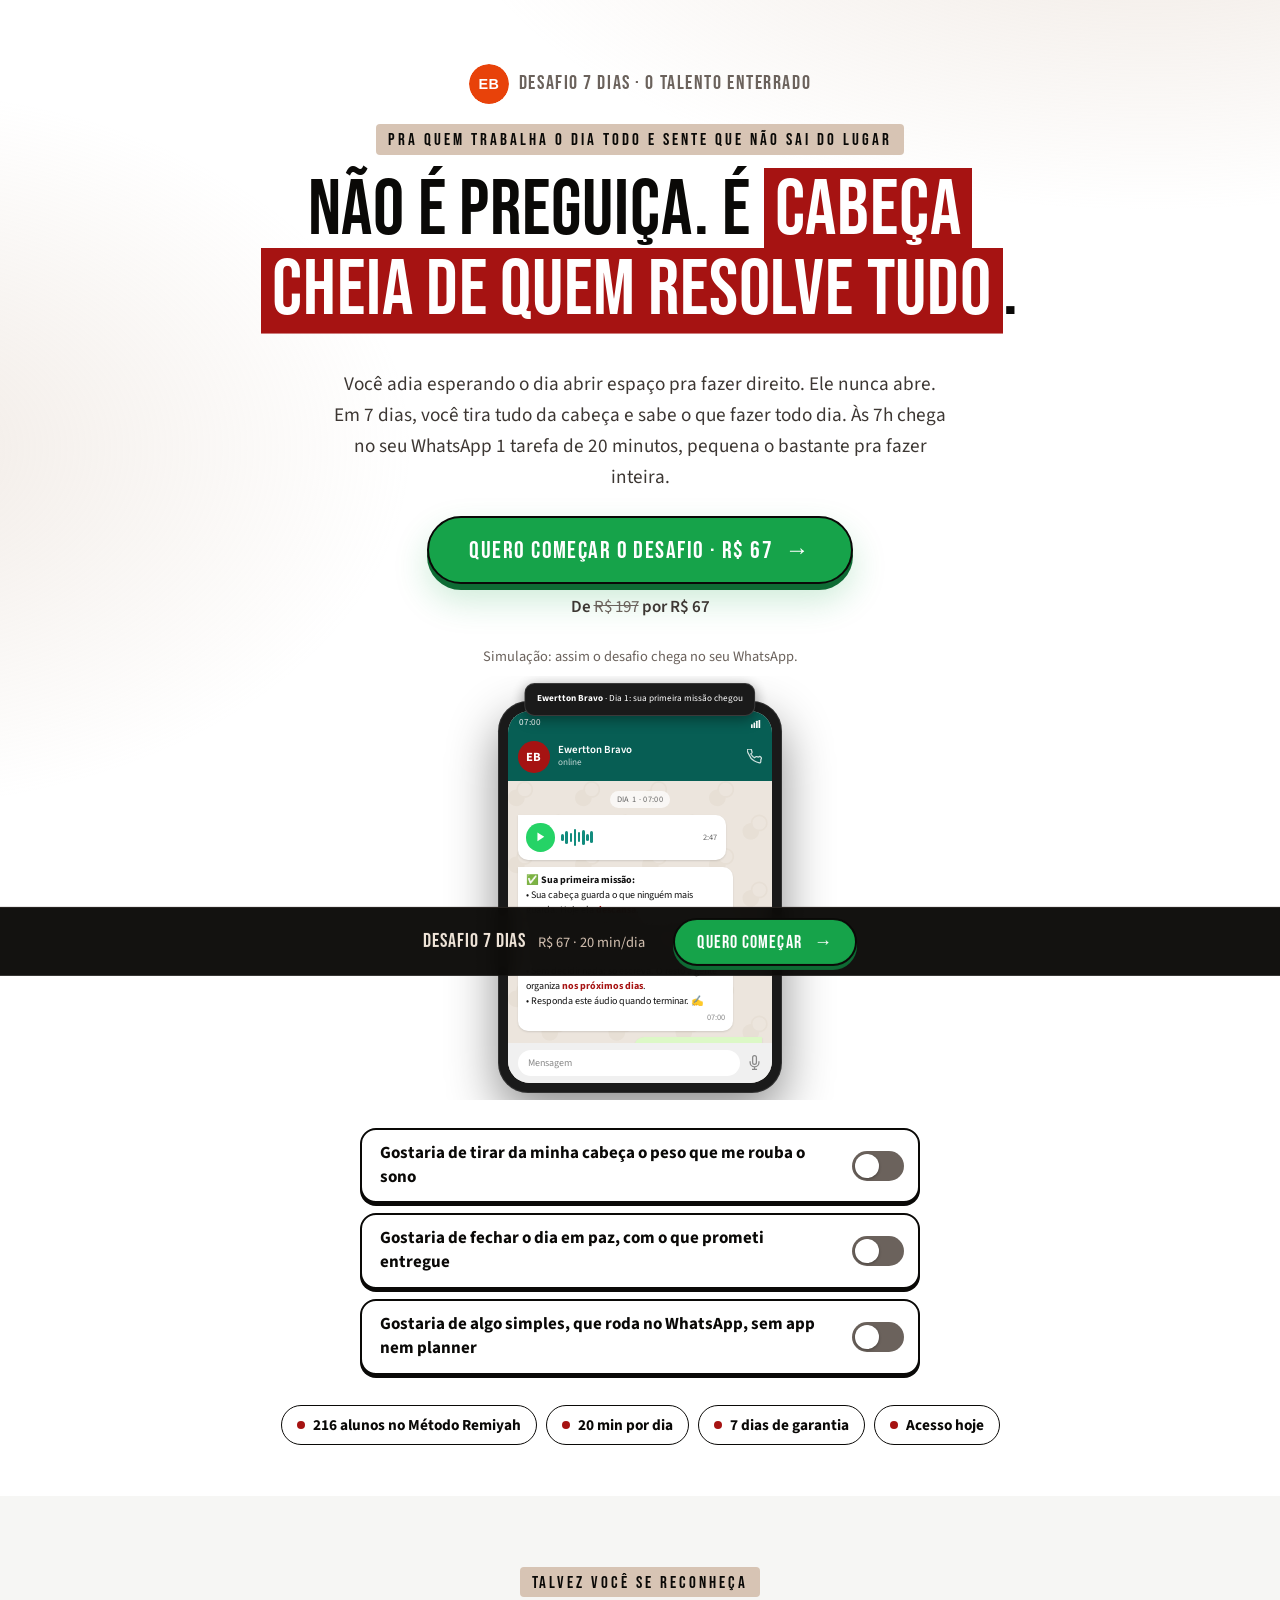
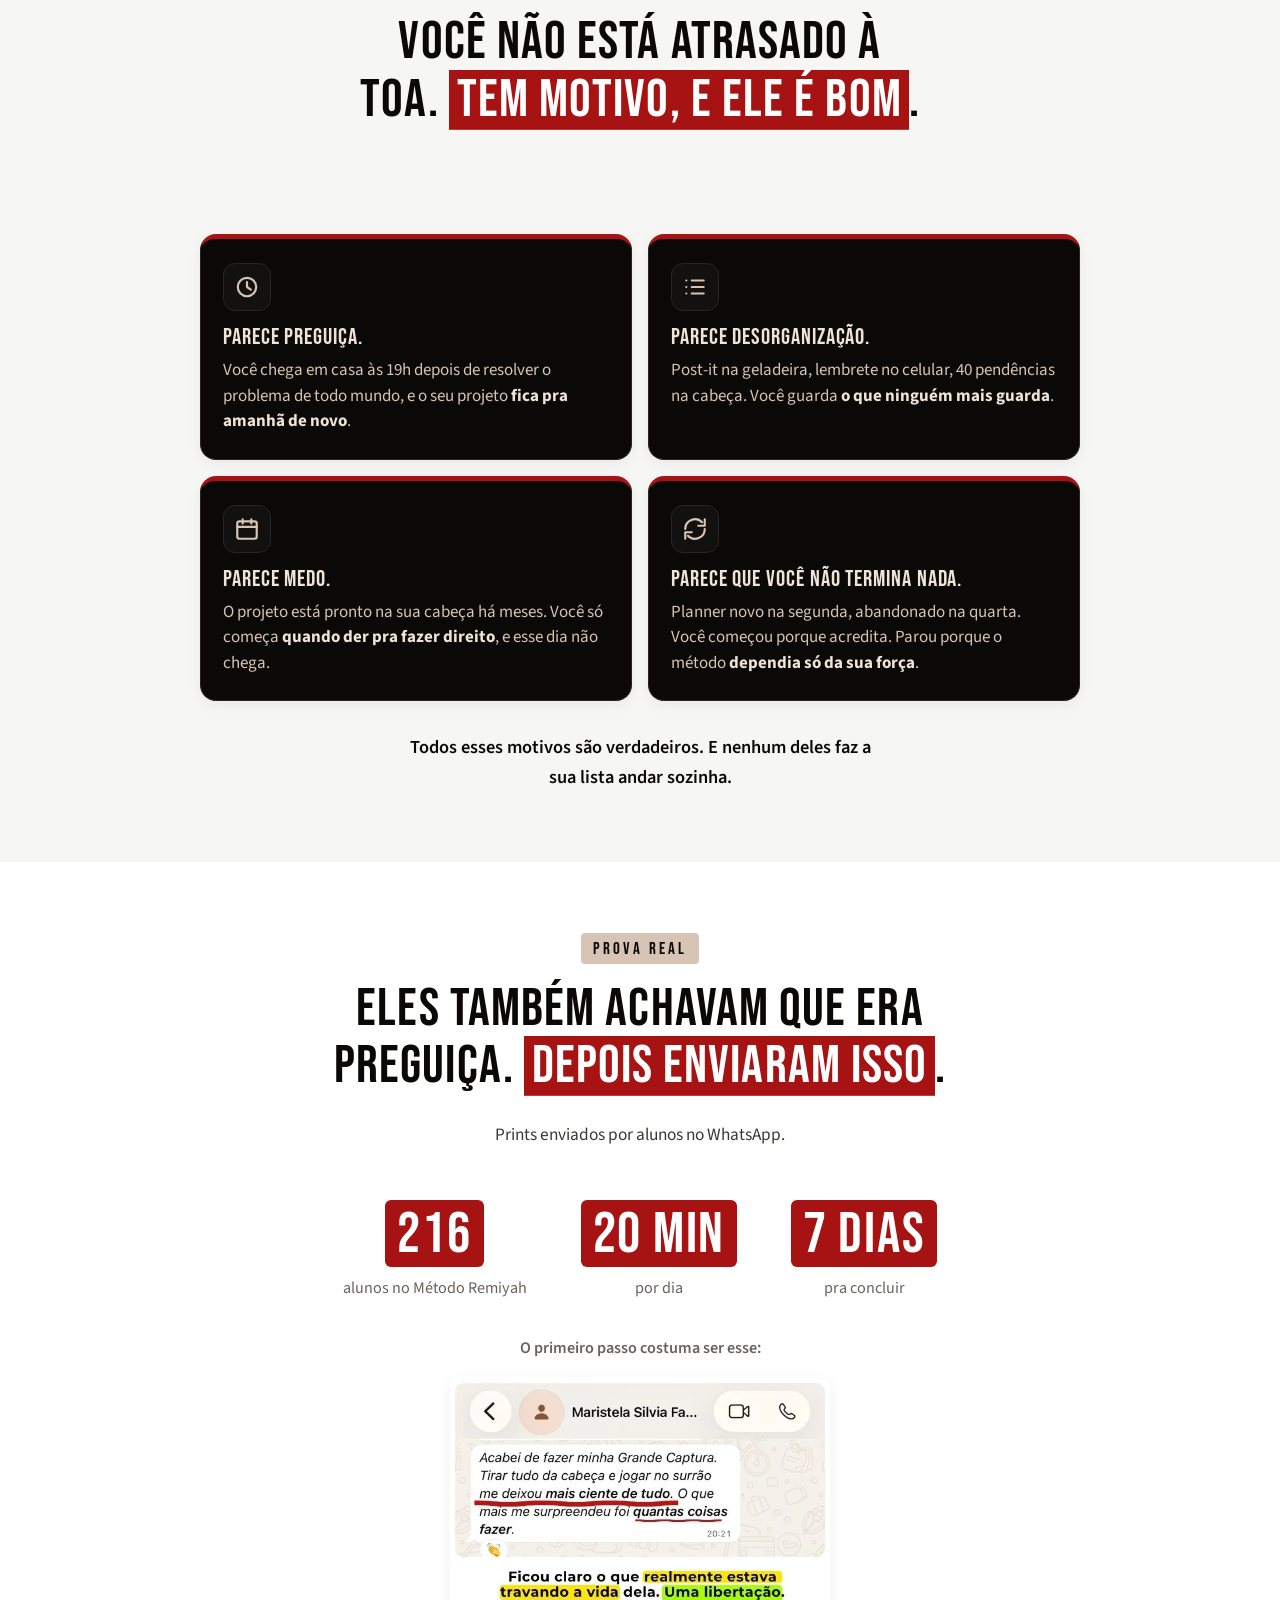
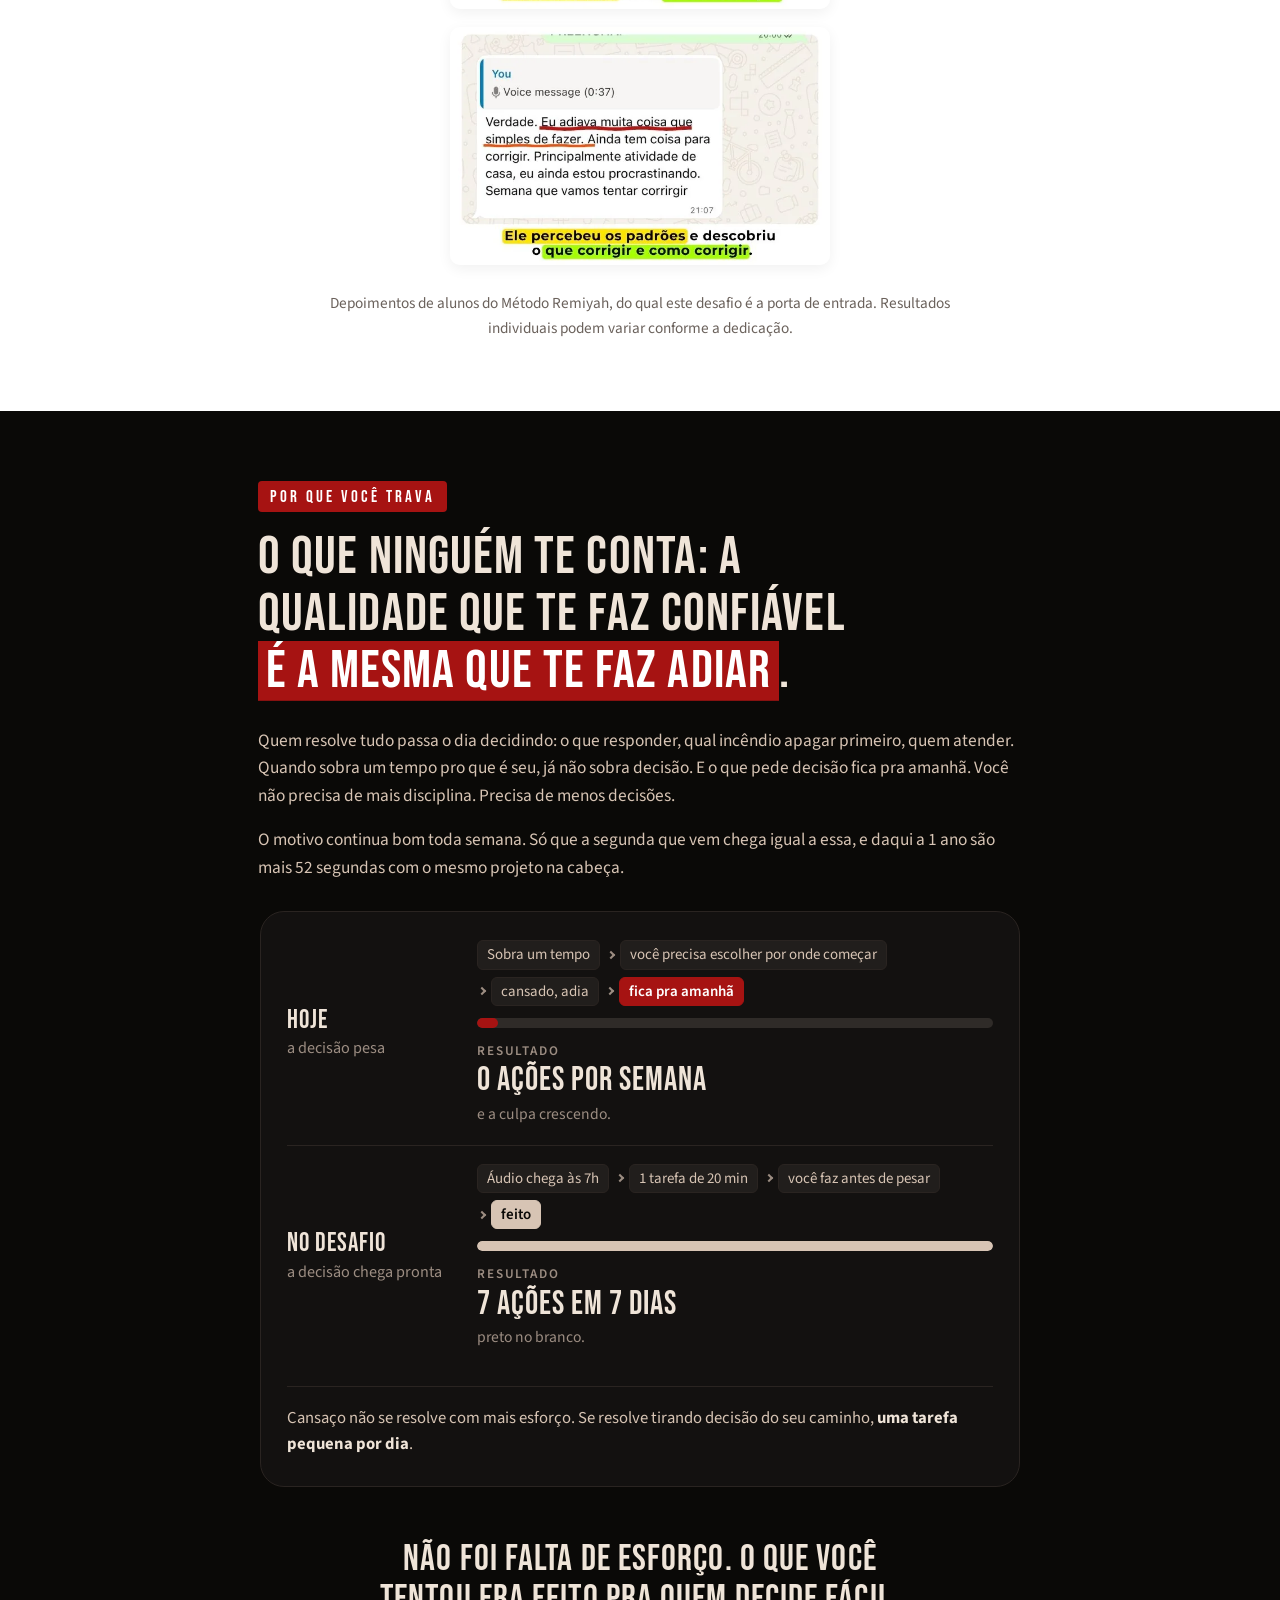
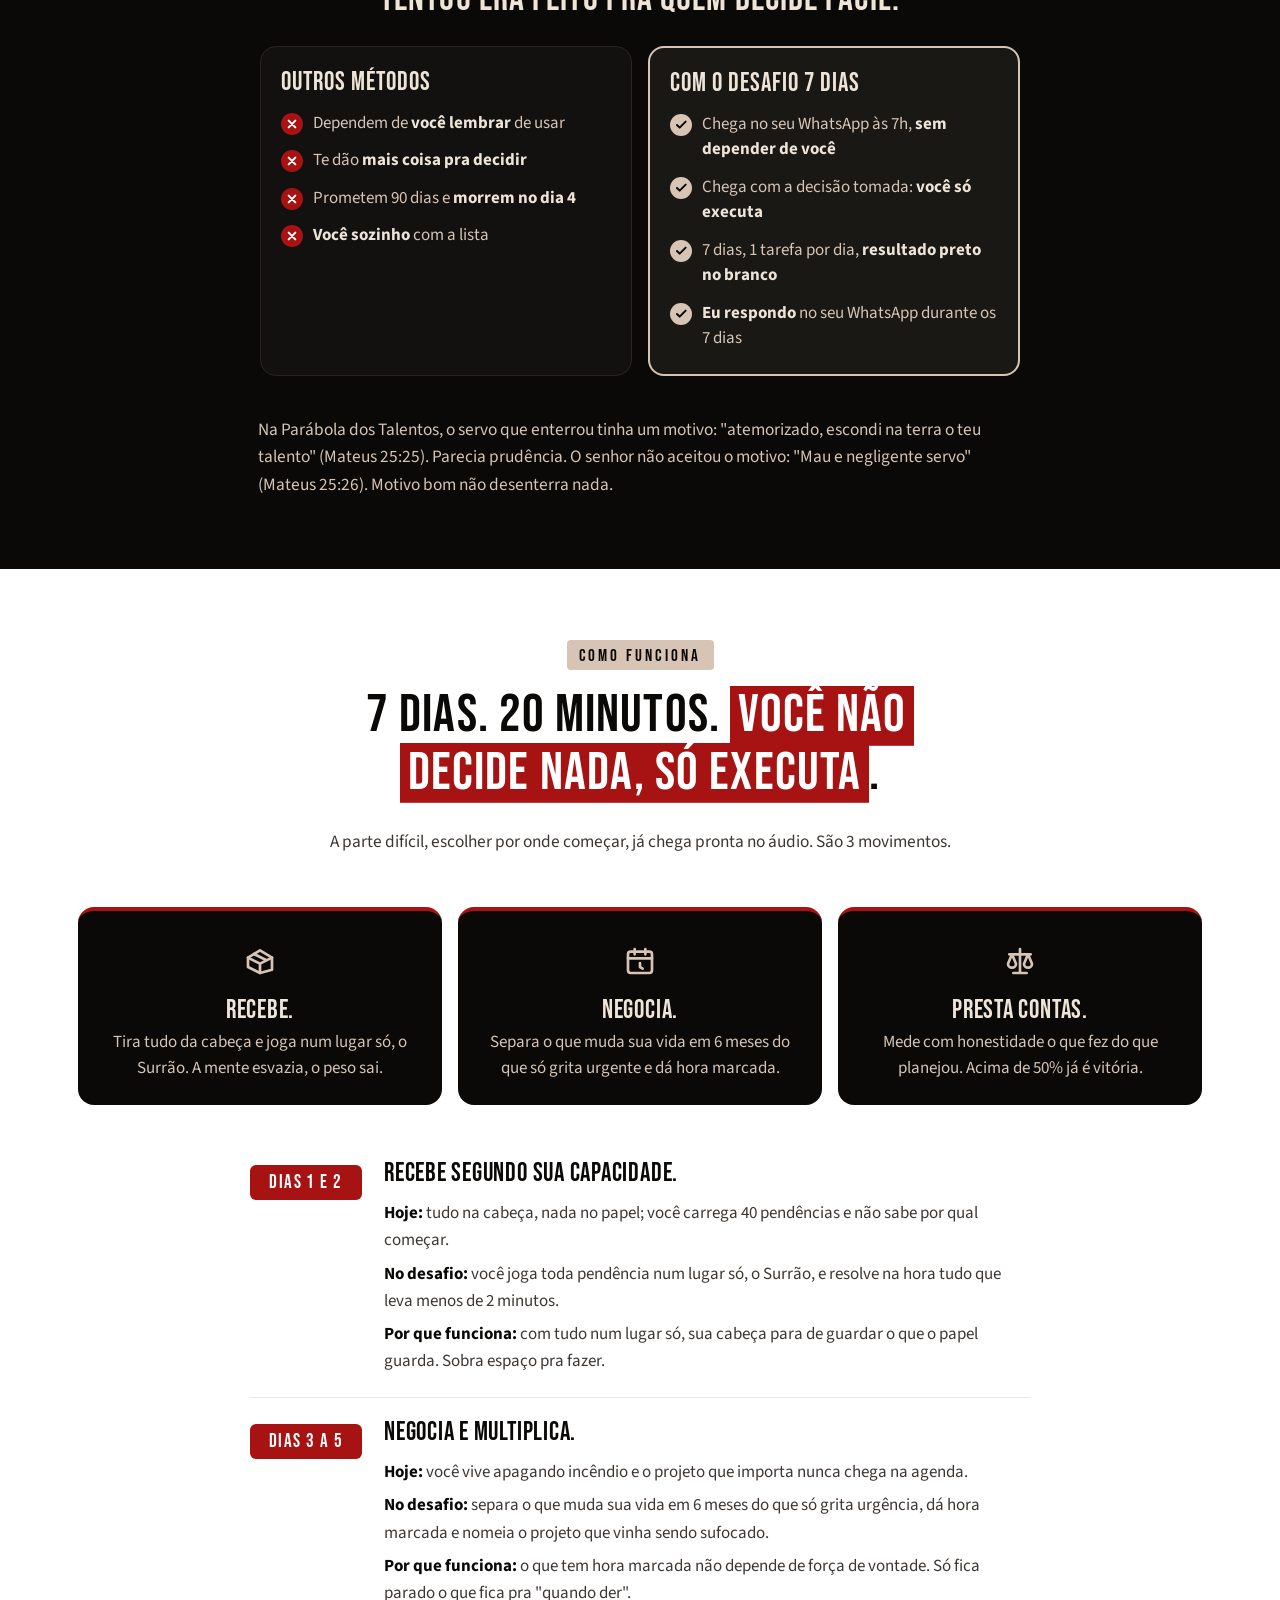
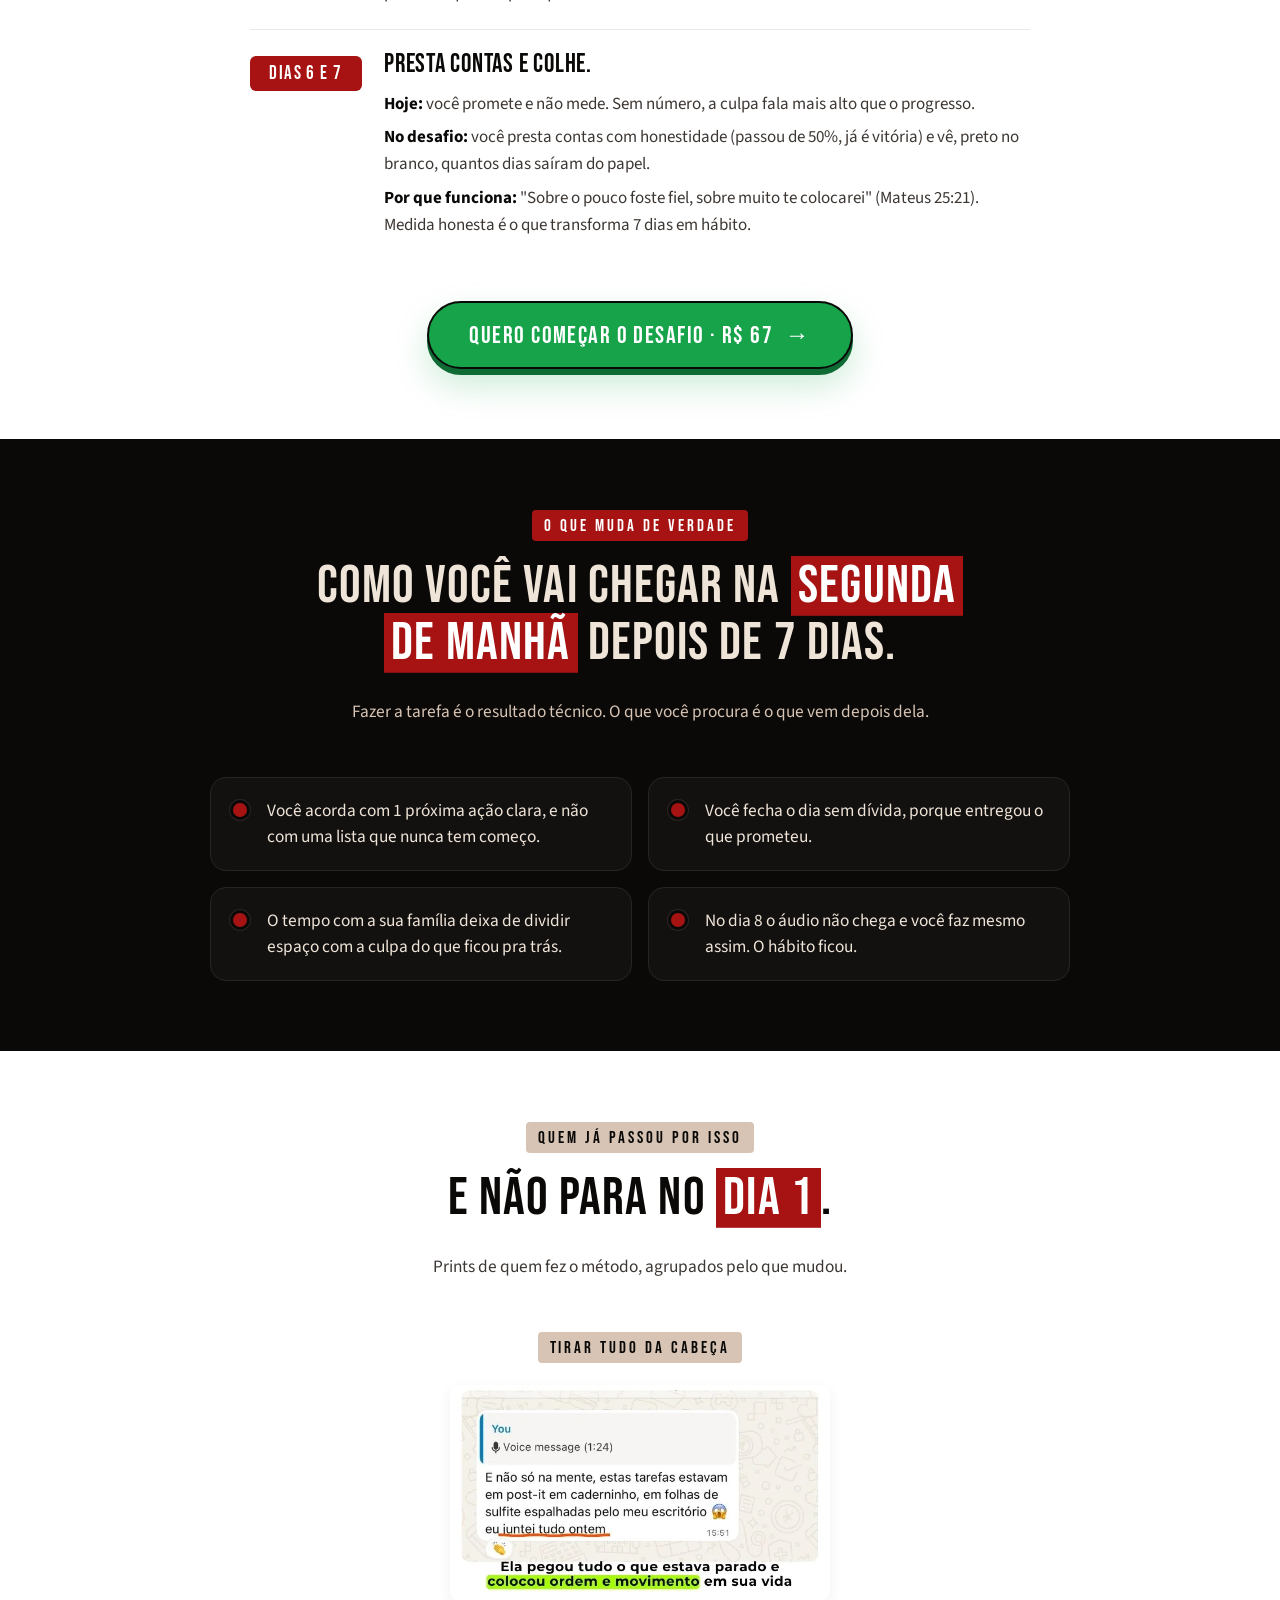
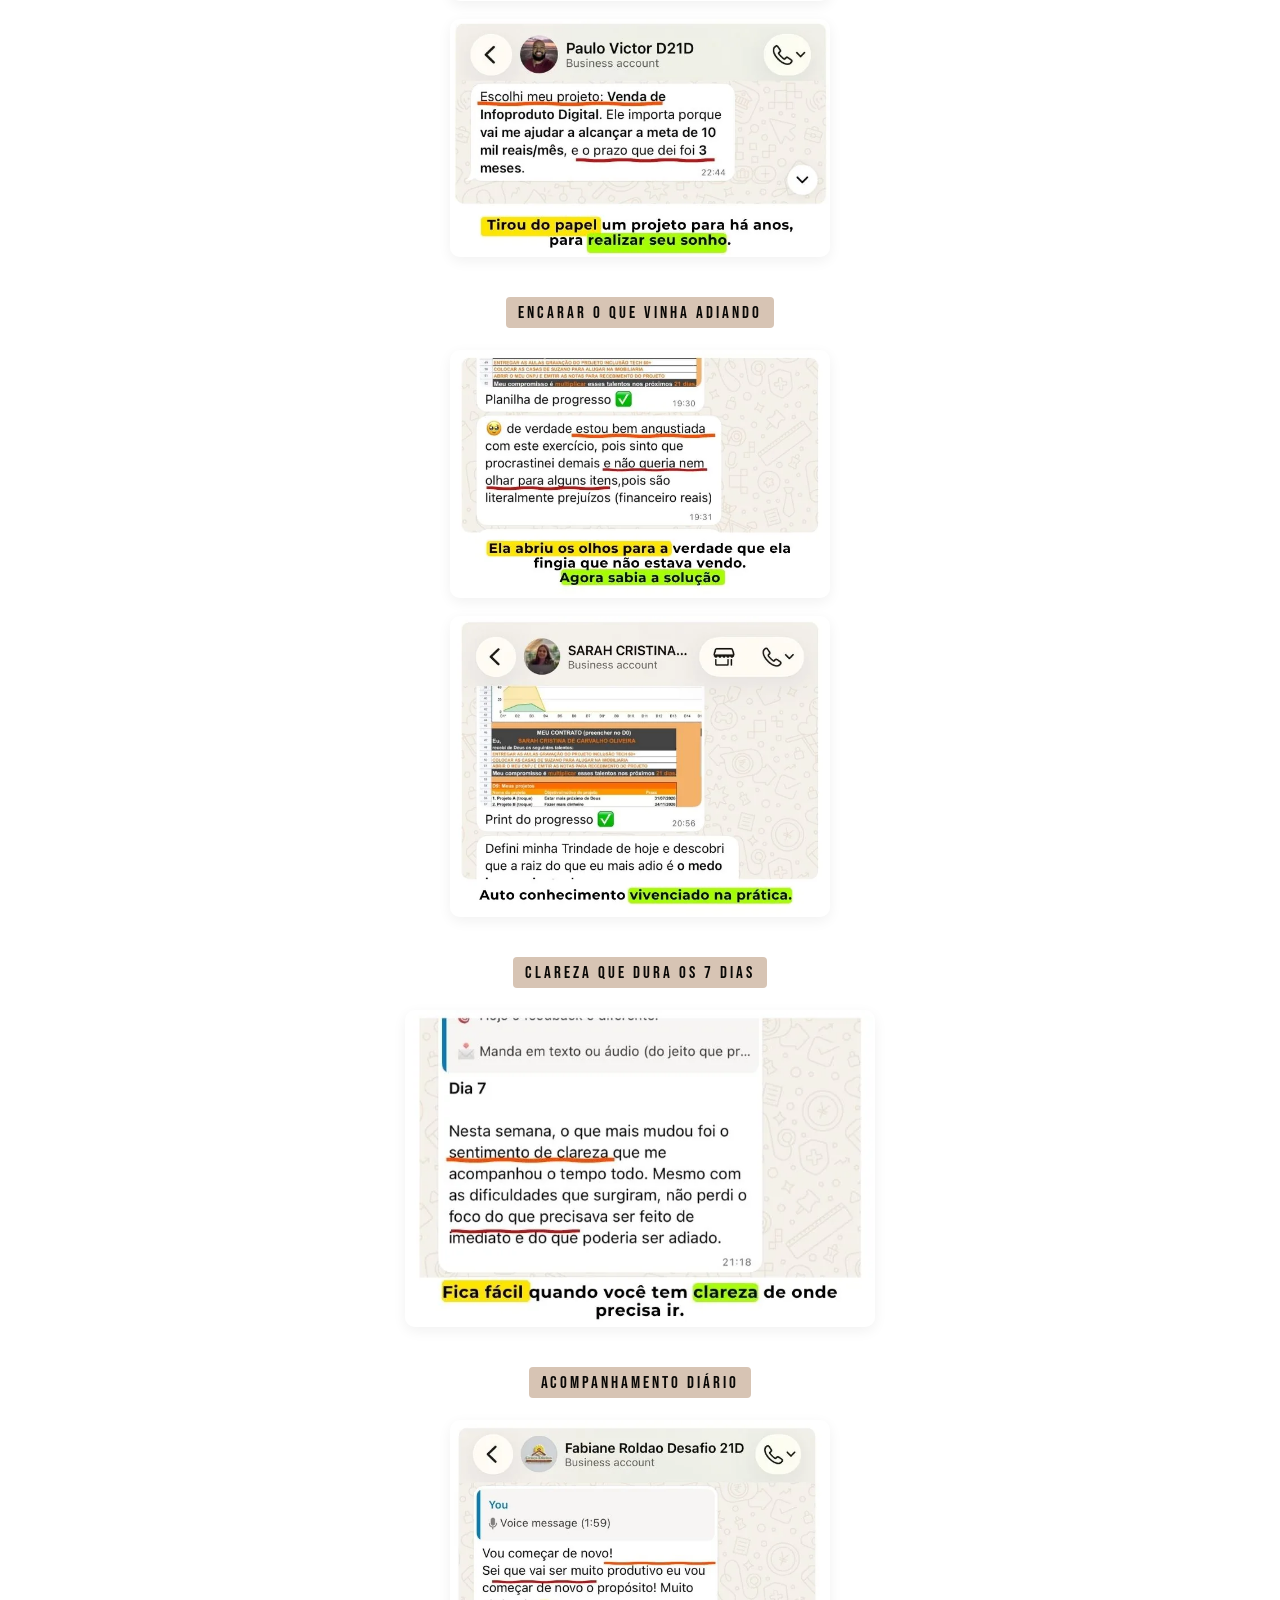
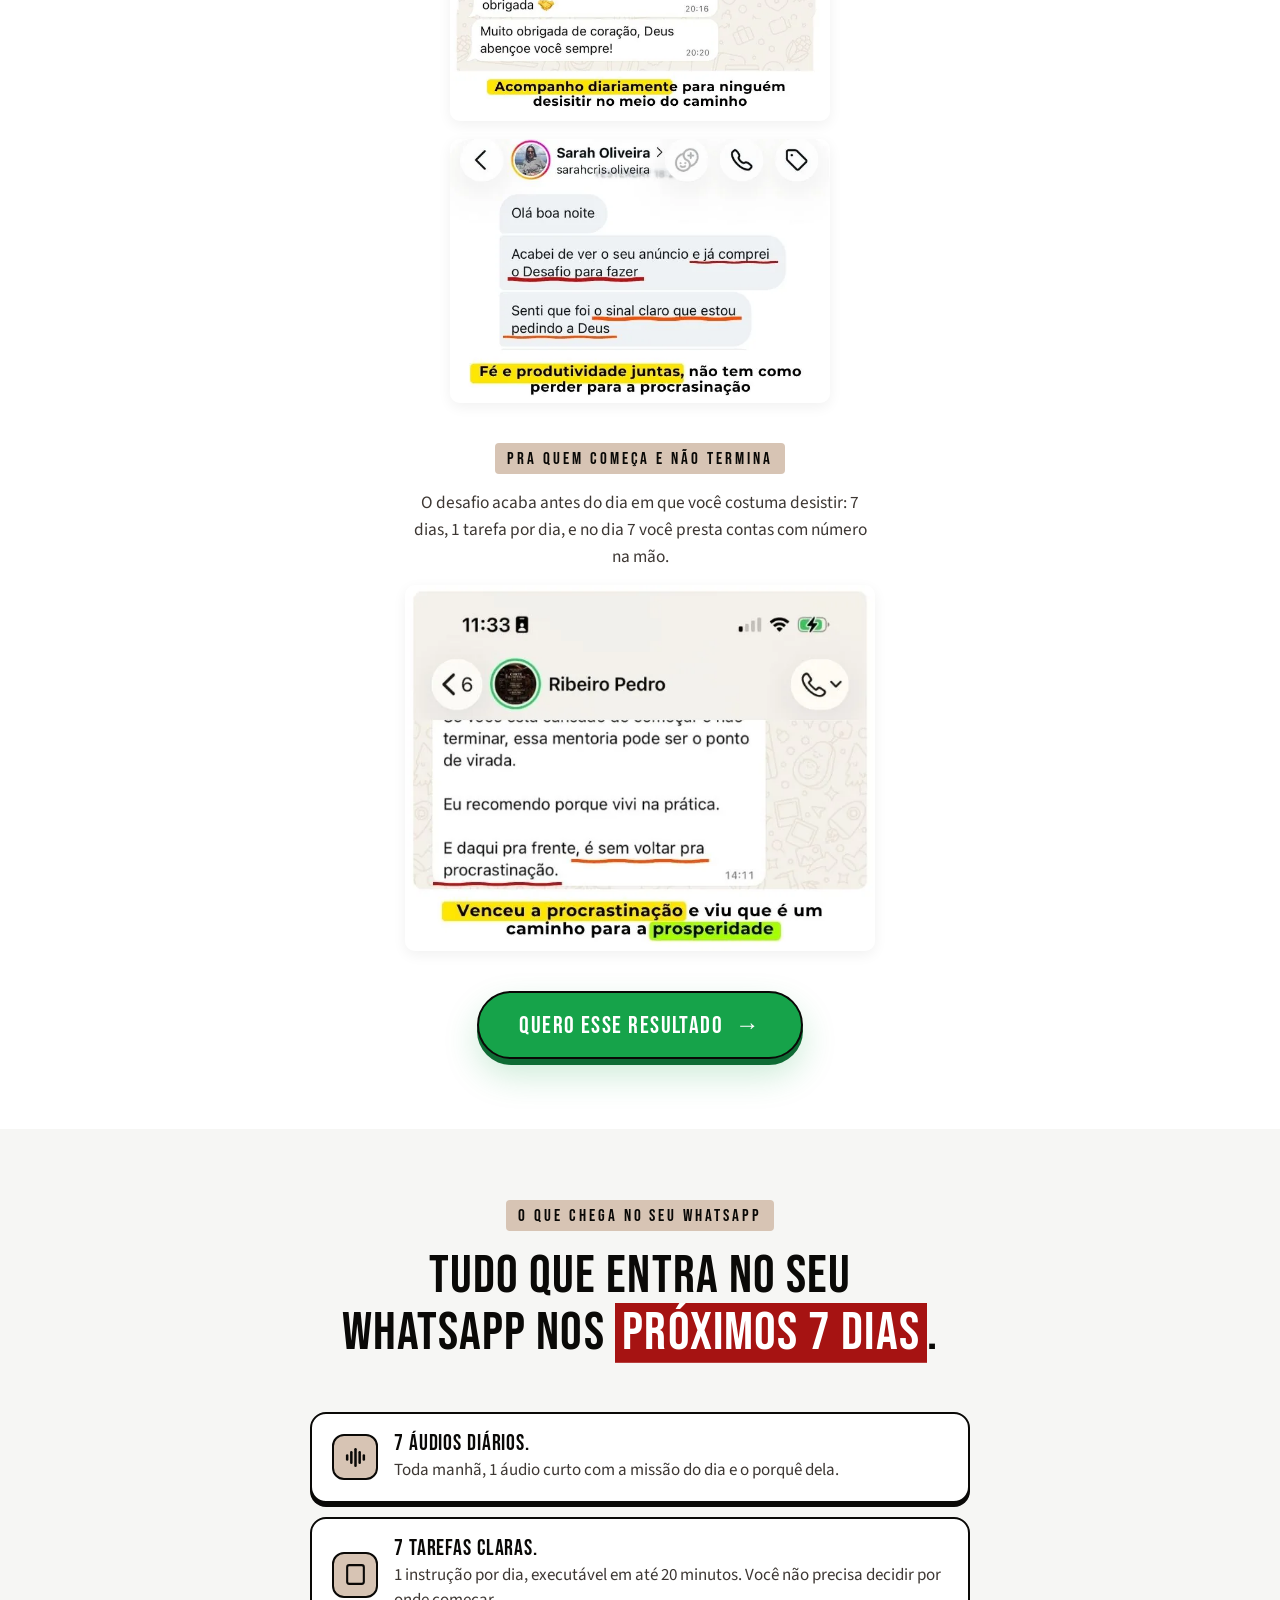
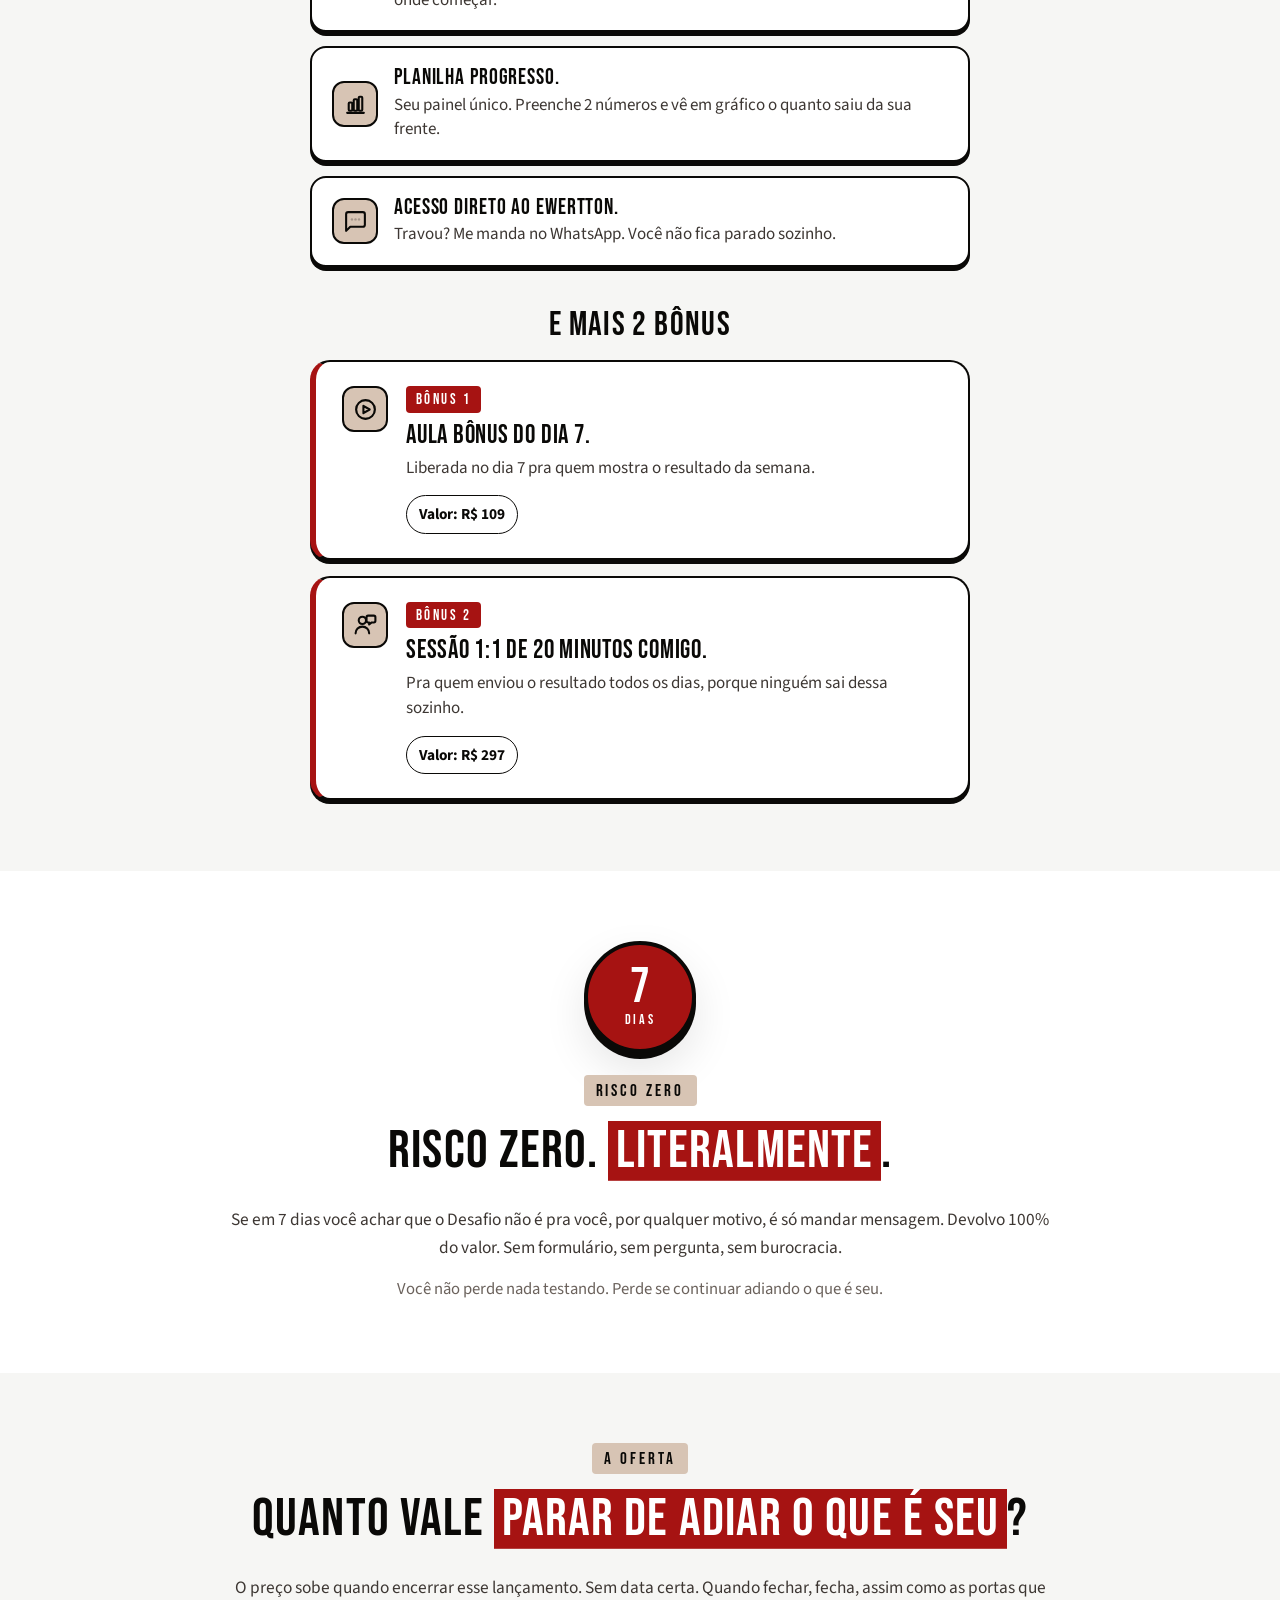
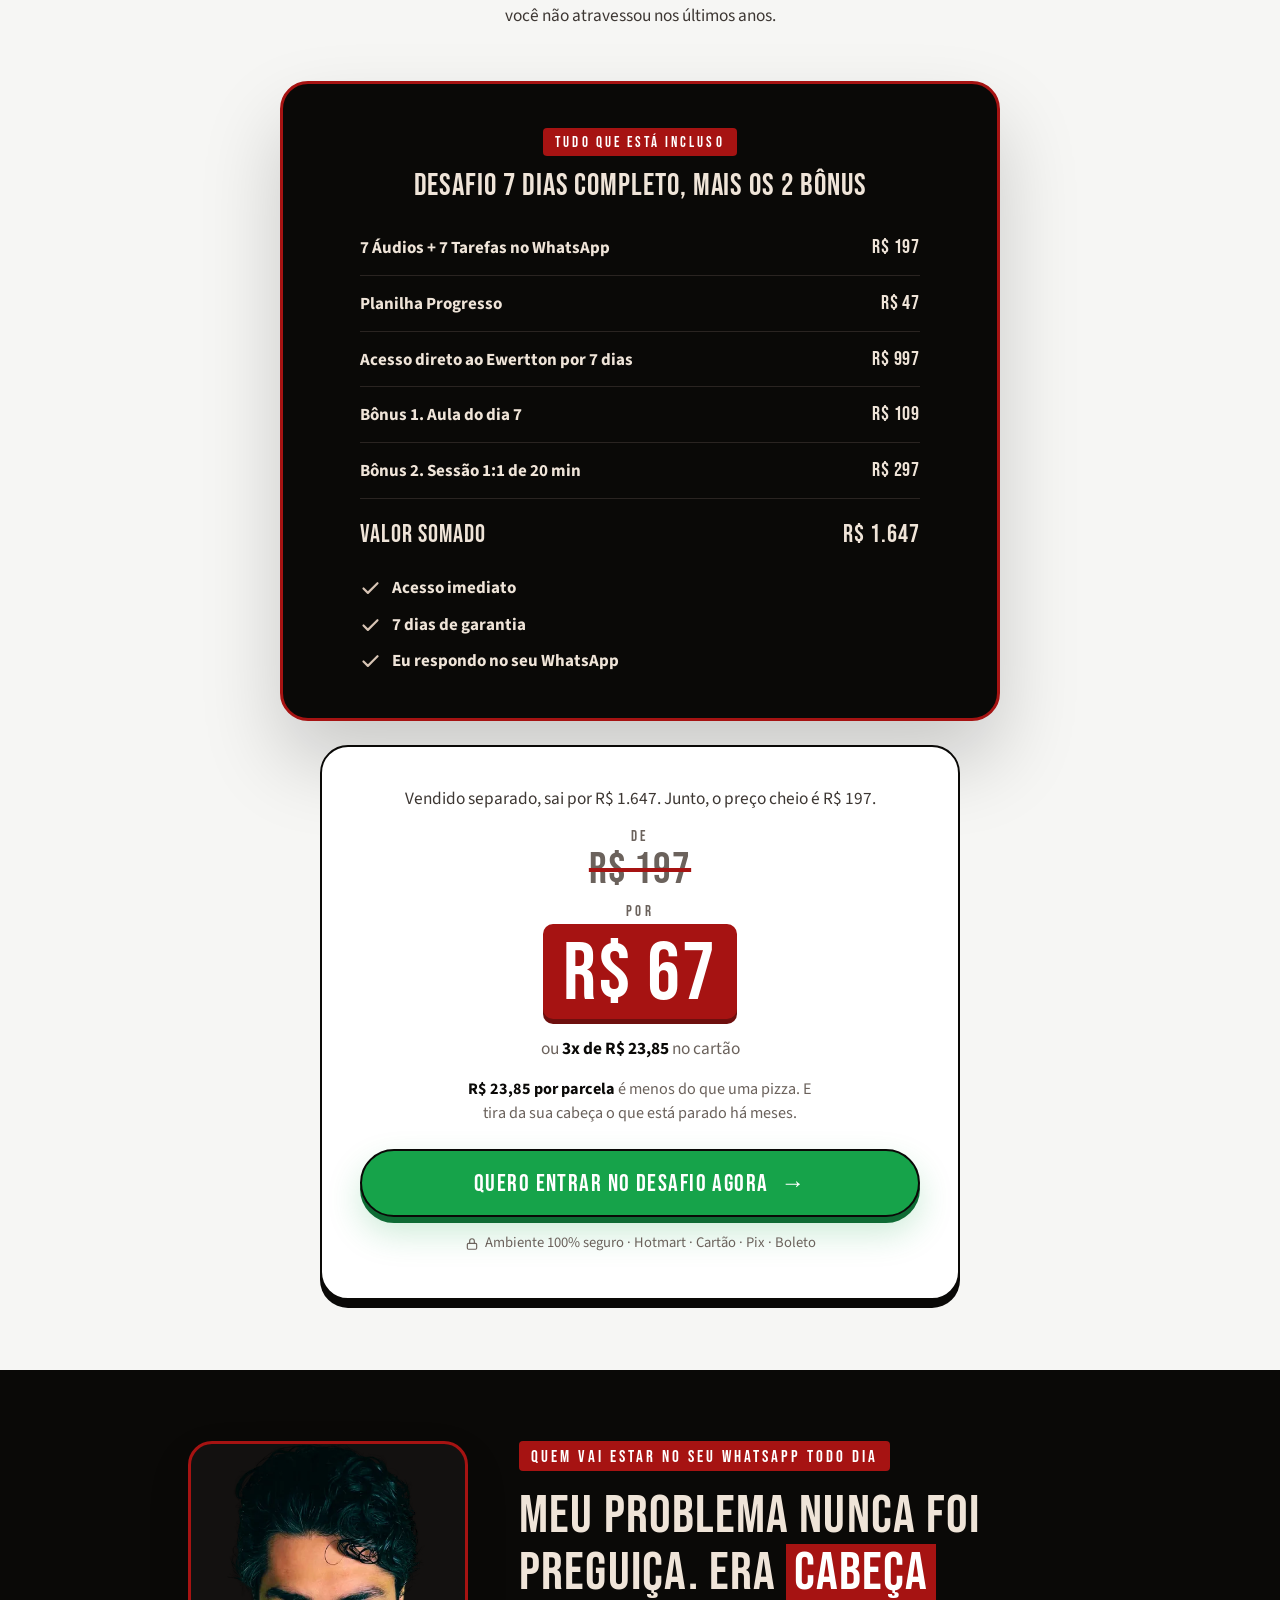
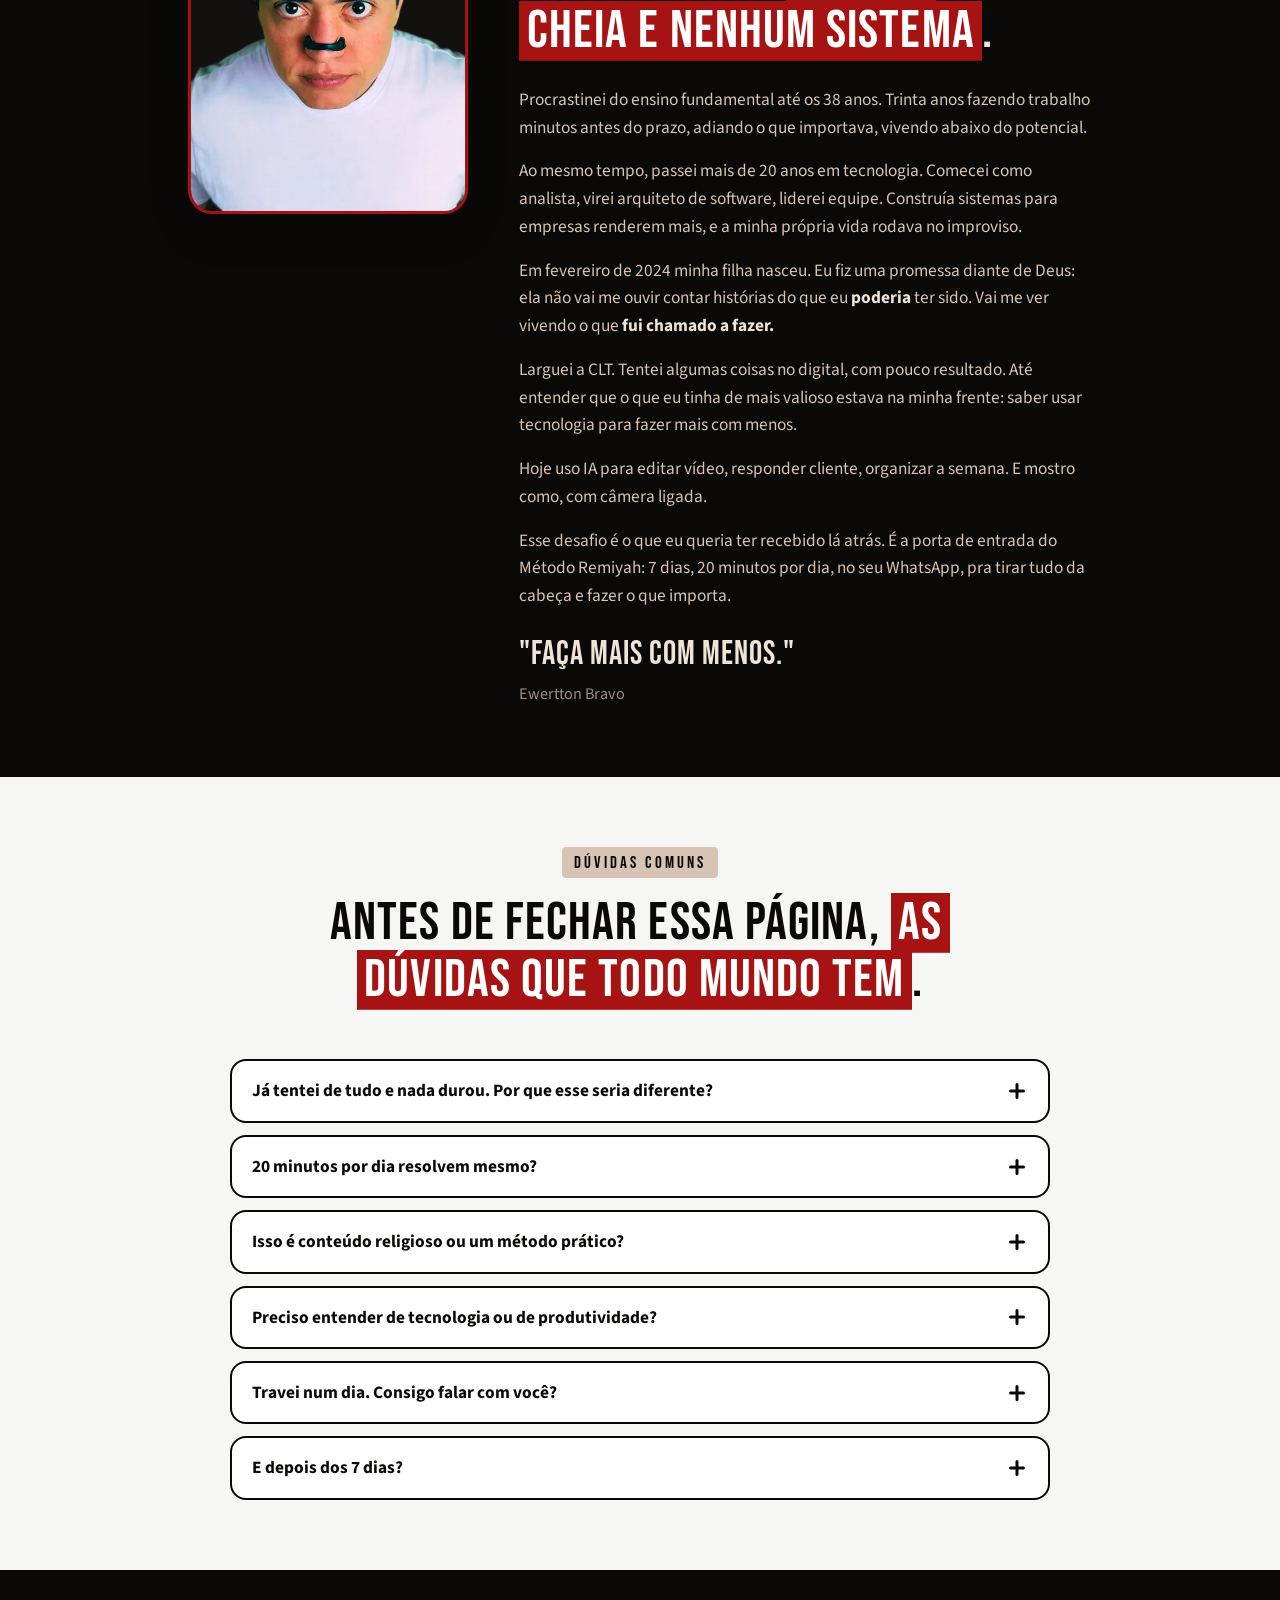
==== commit 27c73c31: "Reescreve a página na linha da justificativa (v9) Troca o ângulo do inimigo pelo motor justificativa" ====
--- a/index.html
+++ b/index.html
@@ -21,7 +21,7 @@
   <!-- ===================================================== -->
   <title>Desafio 7 Dias: O Talento Enterrado</title>
   <meta name="description"
-    content="7 dias pra sair da procrastinação e parar de enterrar o seu talento por medo. 1 áudio e 1 tarefa por dia no WhatsApp. 20 minutos. R$ 67.">
+    content="Não é preguiça. É cabeça cheia de quem resolve tudo. 7 dias, 1 tarefa de 20 minutos por dia no WhatsApp. R$ 67.">
   <meta property="og:title" content="Desafio 7 Dias: O Talento Enterrado">
   <meta property="og:description" content="1 áudio e 1 tarefa por dia no WhatsApp. 20 minutos. 7 dias. R$ 67.">
   <meta property="og:type" content="website">
@@ -29,7 +29,7 @@
   <meta property="og:image" content="https://ebravoholdingo.shop/desafio-talento-enterrado/og-image.jpg">
   <meta property="og:image:width" content="1200">
   <meta property="og:image:height" content="630">
-  <meta property="og:image:alt" content="Homem de costas na beira da cova que ele mesmo cavou, com um vulto nas sombras estendendo a mão. Desafio 7 Dias: O Talento Enterrado. Só precisa que você adie.">
+  <meta property="og:image:alt" content="Ewertton Bravo olhando para a câmera ao lado do texto: Não é preguiça. É cabeça cheia de quem resolve tudo. Desafio 7 Dias: O Talento Enterrado. 1 tarefa de 20 minutos por dia, no seu WhatsApp, por 7 dias.">
   <meta name="twitter:card" content="summary_large_image">
   <meta name="twitter:image" content="https://ebravoholdingo.shop/desafio-talento-enterrado/og-image.jpg">
   <!-- Favicon -->
@@ -110,6 +110,8 @@
       --color-wa-green: #25D366;
       --color-wa-bg: #ECE5DD;
       --color-wa-bubble: #FFFFFF;
+      --color-wa-sent: #DCF8C6;
+      --color-wa-tick: #53BDEB;
 
       --font-display: 'Bebas Neue', 'Oswald', Impact, sans-serif;
       --font-body: 'Source Sans 3', 'Source Sans Pro', Georgia, serif;
@@ -336,19 +338,48 @@
     .vslot .frame > iframe, .vslot .frame > video { position: absolute; inset: 0; width: 100%; height: 100%; border: 0; }
     .frame-inner { position: absolute; inset: 0; display: flex; align-items: center; justify-content: center; }
 
-    .hero-bullets { list-style: none; padding: 0; margin: 26px auto 0; max-width: 640px; display: flex; flex-direction: column; gap: 11px; text-align: left; }
-    .hero-bullets li { position: relative; padding-left: 30px; font-weight: 700; font-size: 1rem; color: var(--text); line-height: 1.45; }
-    .hero-bullets li::before {
+    /* toggles On/Off: linha clicável inteira (alvo ≥ 44px), switch à direita.
+       Off: trilho --text-muted (5,95:1 sobre branco). On: trilho --blood. Verde é só do checkout. */
+    .hero-toggles { max-width: 560px; margin: 26px auto 0; display: flex; flex-direction: column; gap: 10px; text-align: left; }
+    .tgl {
+      display: flex;
+      align-items: center;
+      justify-content: space-between;
+      gap: 16px;
+      width: 100%;
+      min-height: 56px;
+      padding: 12px 14px 12px 18px;
+      background: #FFFFFF;
+      border: 2px solid var(--void);
+      border-radius: var(--radius);
+      box-shadow: 0 3px 0 var(--void);
+      font-weight: 700;
+      font-size: 1rem;
+      line-height: 1.4;
+      color: var(--text);
+      text-align: left;
+      cursor: pointer;
+      transition: background-color .2s var(--ease);
+    }
+    @media (hover: hover) { .tgl:hover { background: var(--bg-soft); } }
+    .tgl-sw { position: relative; flex: 0 0 52px; width: 52px; height: 30px; border-radius: 999px; background: var(--text-muted); transition: background-color .2s var(--ease); }
+    .tgl-sw::after {
       content: '';
       position: absolute;
-      left: 0;
-      top: .2em;
-      width: 18px;
-      height: 18px;
-      border-radius: 4px;
-      background: var(--blood) url("data:image/svg+xml,%3Csvg xmlns='http://www.w3.org/2000/svg' viewBox='0 0 24 24' fill='none' stroke='%23fff' stroke-width='3.5' stroke-linecap='round' stroke-linejoin='round'%3E%3Cpath d='M20 6 9 17l-5-5'/%3E%3C/svg%3E") center / 11px no-repeat;
-      border: 2px solid var(--void);
-    }
+      top: 3px;
+      left: 3px;
+      width: 24px;
+      height: 24px;
+      border-radius: 50%;
+      background: #FFFFFF;
+      box-shadow: 0 1px 3px rgba(10, 9, 7, .35);
+      transition: transform .2s var(--ease);
+    }
+    .tgl[aria-checked="true"] .tgl-sw { background: var(--blood); }
+    .tgl[aria-checked="true"] .tgl-sw::after { transform: translateX(22px); }
+    .tgl-done-in { margin-top: 18px; text-align: center; animation: heroIn .45s var(--ease) both; }
+    .tgl-done-in[hidden] { display: none; }
+    .tgl-done-t { font-family: var(--font-display); font-size: clamp(1.5rem, 4vw, 1.9rem); letter-spacing: .03em; line-height: 1.1; color: var(--text); margin-bottom: 14px; }
     .hero-cta { margin-top: 24px; }
     .hero-price { margin: 10px auto 0; font-size: 1rem; font-weight: 600; color: var(--text-soft); }
     .hero-price s { color: var(--text-muted); font-weight: 400; }
@@ -411,18 +442,25 @@
     .wa-chat-body {
       background: var(--color-wa-bg) url("data:image/svg+xml,%3Csvg width='80' height='80' viewBox='0 0 80 80' xmlns='http://www.w3.org/2000/svg'%3E%3Cg fill='none' fill-rule='evenodd'%3E%3Cg fill='%23c8bba8' fill-opacity='0.15'%3E%3Cpath d='M50 50c0-5.523 4.477-10 10-10s10 4.477 10 10-4.477 10-10 10c0 5.523-4.477 10-10 10s-10-4.477-10-10 4.477-10 10-10zM10 10c0-5.523 4.477-10 10-10s10 4.477 10 10-4.477 10-10 10c0 5.523-4.477 10-10 10S0 25.523 0 20s4.477-10 10-10zm10 8c4.418 0 8-3.582 8-8s-3.582-8-8-8-8 3.582-8 8 3.582 8 8 8zm40 40c4.418 0 8-3.582 8-8s-3.582-8-8-8-8 3.582-8 8 3.582 8 8 8z'/%3E%3C/g%3E%3C/g%3E%3C/svg%3E");
       background-size: calc(80 * var(--u));
-      min-height: calc(200 * var(--u));
+      /* altura FIXA = a do mockup v8 (312,8u medidos): as mensagens rolam por dentro,
+         o celular e o hero não mudam de tamanho com a simulação */
+      height: calc(312.8 * var(--u));
+      overflow-y: auto;
+      overscroll-behavior: contain;
+      scrollbar-width: thin;
       padding: calc(12 * var(--u));
       display: flex;
       flex-direction: column;
       gap: calc(8 * var(--u));
     }
-    .wa-date-badge { text-align: center; font-size: calc(10 * var(--u)); color: #666; background: rgba(255, 255, 255, .7); border-radius: calc(10 * var(--u)); padding: calc(2 * var(--u)) calc(8 * var(--u)); align-self: center; }
+    .wa-chat-body > * { flex-shrink: 0; }
+    .wa-date-badge { letter-spacing: .04em; text-align: center; font-size: calc(10 * var(--u)); color: #666; background: rgba(255, 255, 255, .7); border-radius: calc(10 * var(--u)); padding: calc(2 * var(--u)) calc(8 * var(--u)); align-self: center; }
     .wa-bubble {
       background: var(--color-wa-bubble);
       border-radius: 0 calc(12 * var(--u)) calc(12 * var(--u)) calc(12 * var(--u));
       padding: calc(8 * var(--u)) calc(10 * var(--u));
       max-width: 88%;
+      align-self: flex-start;
       box-shadow: 0 1px 2px rgba(0, 0, 0, .12);
       font-size: calc(12 * var(--u));
       line-height: 1.5;
@@ -436,9 +474,25 @@
       background: var(--color-wa-bubble);
       border-radius: 0 calc(12 * var(--u)) calc(12 * var(--u)) calc(12 * var(--u));
       padding: calc(10 * var(--u));
-      max-width: 85%;
+      width: 85%;
+      align-self: flex-start;
       box-shadow: 0 1px 2px rgba(0, 0, 0, .12);
     }
+    /* enviada pelo aluno: direita, verde claro do app, ✓✓ azul */
+    .wa-bubble.wa-out { align-self: flex-end; background: var(--color-wa-sent); border-radius: calc(12 * var(--u)) 0 calc(12 * var(--u)) calc(12 * var(--u)); }
+    .wa-typing { align-self: flex-start; display: flex; gap: calc(4 * var(--u)); background: var(--color-wa-bubble); border-radius: 0 calc(12 * var(--u)) calc(12 * var(--u)) calc(12 * var(--u)); padding: calc(11 * var(--u)) calc(12 * var(--u)); box-shadow: 0 1px 2px rgba(0, 0, 0, .12); }
+    .wa-typing span { width: calc(6 * var(--u)); height: calc(6 * var(--u)); border-radius: 50%; background: #9E9E9E; animation: waDot 1s ease-in-out infinite; }
+    .wa-typing span:nth-child(2) { animation-delay: .15s; }
+    .wa-typing span:nth-child(3) { animation-delay: .3s; }
+    @keyframes waDot { 0%, 100% { opacity: .35; } 50% { opacity: 1; } }
+    .wa-msg.is-in { animation: waIn .28s var(--ease) both; }
+    @keyframes waIn { from { opacity: .01; transform: translateY(calc(6 * var(--u))); } to { opacity: 1; transform: none; } }
+    /* simulação: com JS e sem reduced motion, cada mensagem só aparece quando o script a libera.
+       Sem JS ou com reduced motion, tudo visível e rolável desde o início. */
+    @media (prefers-reduced-motion: no-preference) {
+      .js .wa-sim .wa-msg:not(.is-in) { display: none; }
+    }
+    .wa-caption { margin: 0 auto 8px; font-size: .85rem; line-height: 1.3; color: var(--text-muted); text-align: center; }
     .wa-audio-icon { width: calc(34 * var(--u)); height: calc(34 * var(--u)); border-radius: 50%; background: var(--color-wa-green); display: flex; align-items: center; justify-content: center; flex-shrink: 0; }
     .wa-audio-icon svg { width: calc(14 * var(--u)); height: calc(14 * var(--u)); }
     .wa-audio-wave { flex: 1; display: flex; align-items: center; gap: calc(2 * var(--u)); height: calc(24 * var(--u)); }
@@ -454,7 +508,7 @@
     @keyframes wave { 0%, 100% { transform: scaleY(1); } 50% { transform: scaleY(.4); } }
     .wa-audio-time { font-size: calc(10 * var(--u)); color: #666; }
     .wa-bubble-meta { text-align: right; font-size: calc(10 * var(--u)); color: #888; margin-top: calc(3 * var(--u)); display: flex; align-items: center; justify-content: flex-end; gap: calc(3 * var(--u)); }
-    .wa-check { color: #4FC3F7; font-size: calc(12 * var(--u)); }
+    .wa-check { color: var(--color-wa-tick); font-size: calc(12 * var(--u)); }
     .wa-input-bar { background: #F0F0F0; padding: calc(8 * var(--u)) calc(12 * var(--u)); display: flex; align-items: center; gap: calc(8 * var(--u)); }
     .wa-input-bar svg { width: calc(18 * var(--u)); height: calc(18 * var(--u)); flex: 0 0 auto; }
     .wa-input-field { flex: 1; background: #FFFFFF; border-radius: calc(20 * var(--u)); padding: calc(6 * var(--u)) calc(12 * var(--u)); font-size: calc(12 * var(--u)); color: #888; }
@@ -482,18 +536,21 @@
     }
 
     @media (prefers-reduced-motion: reduce) {
+      .tgl, .tgl-sw, .tgl-sw::after { transition: none; }
+      .tgl-done-in { animation: none; }
       .rv, .hl, .cta, .cta .arrow { transition: none; }
       .js .rv:not(.in) { opacity: 1; transform: none; }
       .hi { animation: none; }
       .hero .hl { animation: none; background-size: 100% 92%; color: #FFFFFF; }
       .wa-audio-wave span { animation: none; }
       .wa-notification { animation: none; opacity: 1; }
+      .wa-msg.is-in, .wa-typing span { animation: none; }
     }
   </style>
   <!-- CSS não-crítico: seções abaixo do fold — carregado de forma não-bloqueante -->
-  <link rel="stylesheet" href="style.css?v=e6ca24ff" media="print" onload="this.media='all'" />
+  <link rel="stylesheet" href="style.css?v=682d01ac" media="print" onload="this.media='all'" />
   <noscript>
-    <link rel="stylesheet" href="style.css?v=e6ca24ff" />
+    <link rel="stylesheet" href="style.css?v=682d01ac" />
   </noscript>
 </head>
 
@@ -502,14 +559,16 @@
   <header class="hero" id="hero">
     <div class="container hero-inner">
       <p class="brand hi"><img src="favicon/favicon.svg" width="40" height="40" alt="" aria-hidden="true">Desafio 7 Dias &middot; O Talento Enterrado</p>
-      <p class="eyebrow hi">Pra quem ora por um sinal e adia o que Ele já mandou</p>
-      <h1 class="hi">O inimigo não precisou te derrubar. Bastou <span class="hl">te convencer a esperar</span>.</h1>
-      <p class="hero-sub hi mt16">Todo dia, 7h da manhã no seu WhatsApp: 1 áudio e 1 tarefa prática. 20 minutos por dia, 7 dias, pra desenterrar o talento que você tem e retomar o terreno que o inimigo tomou.</p>
+      <p class="eyebrow hi">Pra quem trabalha o dia todo e sente que não sai do lugar</p>
+      <h1 class="hi">Não é preguiça. É <span class="hl">cabeça cheia de quem resolve tudo</span>.</h1>
+      <p class="hero-sub hi mt16">Você adia esperando o dia abrir espaço pra fazer direito. Ele nunca abre. Em 7 dias, você tira tudo da cabeça e sabe o que fazer todo dia. Às 7h chega no seu WhatsApp 1 tarefa de 20 minutos, pequena o bastante pra fazer inteira.</p>
 
       <div class="hero-cta hi" data-sticky-trigger><a href="https://pay.hotmart.com/W105539649V?checkoutMode=10" class="cta large">Quero começar o desafio&nbsp;&middot;&nbsp;R$&nbsp;67 <span class="arrow">&#8594;</span></a></div>
       <p class="hero-price hi">De <s>R$ 197</s> por R$ 67</p>
 
       <div class="vslot hi">
+        <!-- legenda da simulação: sai junto quando o miolo do .frame virar vídeo -->
+        <p class="wa-caption">Simulação: assim o desafio chega no seu WhatsApp.</p>
         <div class="frame is-empty">
           <!-- VÍDEO FUTURO: trocar o miolo deste .frame pelo embed do YouTube (ver .ytlite do modelo) -->
           <div class="frame-inner">
@@ -543,35 +602,37 @@
                         <path d="M22 16.92v3a2 2 0 01-2.18 2 19.79 19.79 0 01-8.63-3.07A19.5 19.5 0 013.07 8.81 19.79 19.79 0 01.27 2.19 2 2 0 012.22 0h3a2 2 0 012 1.72c.127.96.361 1.903.7 2.81a2 2 0 01-.45 2.11L6.09 7.91a16 16 0 006 6l1.27-1.27a2 2 0 012.11-.45c.907.339 1.85.573 2.81.7A2 2 0 0122 16.92z" />
                       </svg>
                     </div>
-                    <!-- chat -->
-                    <div class="wa-chat-body" aria-label="Conversa de exemplo do desafio">
-                      <div class="wa-date-badge" aria-hidden="true">Hoje</div>
-                      <!-- audio bubble -->
-                      <div class="wa-bubble-audio" role="img" aria-label="Áudio de 2 minutos e 47 segundos de Ewertton">
-                        <div class="wa-audio-icon">
-                          <svg viewBox="0 0 24 24" fill="white" aria-hidden="true">
-                            <polygon points="5 3 19 12 5 21 5 3" />
-                          </svg>
-                        </div>
-                        <div class="wa-audio-wave" aria-hidden="true">
-                          <span></span><span></span><span></span><span></span>
-                          <span></span><span></span><span></span><span></span>
-                        </div>
+                    <!-- chat: simulação da semana. O script do fim do body libera as .wa-msg uma a uma
+                         quando o celular entra na tela. role="img" + aria-label resumem tudo; bolhas aria-hidden. -->
+                    <div class="wa-chat-body wa-sim" role="img" aria-label="Simulação de conversa no WhatsApp com Ewertton Bravo durante o desafio. Dia 1, 7h: Ewertton manda um áudio de 2 minutos e 47 segundos e a mensagem da primeira missão do dia 1: sua cabeça guarda o que ninguém mais guarda. Hoje ela descansa. Tarefa de hoje, 20 minutos: escreva tudo que está na sua cabeça num lugar só, o Surrão. O que leva menos de 2 minutos, resolve na hora. Sem decidir nada: só escreva. O resto a gente organiza nos próximos dias. Responda este áudio quando terminar. Você responde: Feito. Tirei tudo da cabeça. Ewertton: Isso. Hoje sua cabeça não guarda mais nada. Dia 4, 7h: Ewertton manda um áudio de 3 minutos e 10 segundos e a tarefa: escolha 1 projeto e dê hora marcada. Você responde: Terça e quinta, 19h. Marcado. Dia 7, 7h: Ewertton pergunta: Prestação de contas: quantos dias você fez? Você responde: 6 de 7. Ewertton: Passou de 50%. Já é vitória.">
+                      <div class="wa-date-badge wa-msg" data-wa="sep" aria-hidden="true">DIA 1 &middot; 07:00</div>
+                      <div class="wa-bubble-audio wa-msg" data-wa="audio" aria-hidden="true">
+                        <div class="wa-audio-icon"><svg viewBox="0 0 24 24" fill="white" aria-hidden="true"><polygon points="5 3 19 12 5 21 5 3" /></svg></div>
+                        <div class="wa-audio-wave"><span></span><span></span><span></span><span></span><span></span><span></span><span></span><span></span></div>
                         <span class="wa-audio-time">2:47</span>
                       </div>
-                      <!-- text bubble -->
-                      <div class="wa-bubble" role="img"
-                        aria-label="Mensagem da primeira missão do dia 1: a parábola dos talentos não fala sobre esperar, fala sobre enterrar por medo. Tarefa de hoje, 15 minutos: escreva as 3 coisas que você adia há mais de 6 meses usando a desculpa de que ainda não é a hora. Escolha 1; amanhã ela vira seu projeto dos 7 dias. Responda este áudio com a sua escolha.">
+                      <div class="wa-bubble wa-msg" data-wa="eb" aria-hidden="true">
                         <strong>&#9989; Sua primeira missão:</strong><br>
-                        &bull; A parábola dos talentos não fala sobre esperar, fala sobre <strong style="color:var(--blood)">enterrar por medo</strong>.<br>
-                        &bull; <strong>Tarefa de hoje (15 min):</strong> escreva as 3 coisas que você adia há mais de 6 meses usando a desculpa de que <strong style="color:var(--blood)">"ainda não é a hora"</strong>.<br>
-                        &bull; Escolha 1. Amanhã ela vira seu <strong style="color:var(--blood)">projeto dos 7 dias</strong>.<br>
-                        &bull; Responda este áudio com a sua escolha. &#9997;&#65039;
-                        <div class="wa-bubble-meta" aria-hidden="true">
-                          <span>07:00</span>
-                          <span class="wa-check">&#10003;&#10003;</span>
-                        </div>
+                        &bull; Sua cabeça guarda o que ninguém mais guarda. Hoje ela <strong style="color:var(--blood)">descansa</strong>.<br>
+                        &bull; <strong>Tarefa de hoje (20 min):</strong> escreva tudo que está na sua cabeça num lugar só, o <strong style="color:var(--blood)">Surrão</strong>. O que leva menos de 2 minutos, resolve na hora.<br>
+                        &bull; Sem decidir nada: só escreva. O resto a gente organiza <strong style="color:var(--blood)">nos próximos dias</strong>.<br>
+                        &bull; Responda este áudio quando terminar. &#9997;&#65039;
+                        <div class="wa-bubble-meta"><span>07:00</span></div>
                       </div>
+                      <div class="wa-bubble wa-out wa-msg" data-wa="eu" aria-hidden="true">Feito. Tirei tudo da cabeça.<div class="wa-bubble-meta"><span>07:24</span><span class="wa-check">&#10003;&#10003;</span></div></div>
+                      <div class="wa-bubble wa-msg" data-wa="eb" aria-hidden="true">Isso. Hoje sua cabeça não guarda mais nada.<div class="wa-bubble-meta"><span>07:25</span></div></div>
+                      <div class="wa-date-badge wa-msg" data-wa="sep" aria-hidden="true">DIA 4 &middot; 07:00</div>
+                      <div class="wa-bubble-audio wa-msg" data-wa="audio" aria-hidden="true">
+                        <div class="wa-audio-icon"><svg viewBox="0 0 24 24" fill="white" aria-hidden="true"><polygon points="5 3 19 12 5 21 5 3" /></svg></div>
+                        <div class="wa-audio-wave"><span></span><span></span><span></span><span></span><span></span><span></span><span></span><span></span></div>
+                        <span class="wa-audio-time">3:10</span>
+                      </div>
+                      <div class="wa-bubble wa-msg" data-wa="eb" aria-hidden="true">Tarefa: escolha 1 projeto e dê hora marcada.<div class="wa-bubble-meta"><span>07:00</span></div></div>
+                      <div class="wa-bubble wa-out wa-msg" data-wa="eu" aria-hidden="true">Terça e quinta, 19h. Marcado.<div class="wa-bubble-meta"><span>07:31</span><span class="wa-check">&#10003;&#10003;</span></div></div>
+                      <div class="wa-date-badge wa-msg" data-wa="sep" aria-hidden="true">DIA 7 &middot; 07:00</div>
+                      <div class="wa-bubble wa-msg" data-wa="eb" aria-hidden="true">Prestação de contas: quantos dias você fez?<div class="wa-bubble-meta"><span>07:00</span></div></div>
+                      <div class="wa-bubble wa-out wa-msg" data-wa="eu" aria-hidden="true">6 de 7.<div class="wa-bubble-meta"><span>07:12</span><span class="wa-check">&#10003;&#10003;</span></div></div>
+                      <div class="wa-bubble wa-msg" data-wa="eb" aria-hidden="true">Passou de 50%. Já é vitória. &#128079;<div class="wa-bubble-meta"><span>07:13</span></div></div>
                     </div>
                     <!-- input bar -->
                     <div class="wa-input-bar" aria-hidden="true">
@@ -589,11 +650,19 @@
         </div>
       </div>
 
-      <ul class="hero-bullets hi">
-        <li>Tirar da cabeça o peso que te rouba o sono, já no dia 1.</li>
-        <li>Trocar a culpa pela paz de quem entregou o que prometeu.</li>
-        <li>Uma rotina que roda no WhatsApp, sem app, sem planner, sem depender de força de vontade.</li>
-      </ul>
+      <!-- 3 toggles: com os 3 em On revela a mensagem e um botão de checkout (CliqueCTA posicao "toggles").
+           Sem JS ficam visíveis e não fazem nada; o bloco revelado nasce hidden. -->
+      <div class="hero-toggles hi">
+        <button type="button" class="tgl" role="switch" aria-checked="false" data-item="1"><span class="tgl-tx">Gostaria de tirar da minha cabeça o peso que me rouba o sono</span><span class="tgl-sw" aria-hidden="true"></span></button>
+        <button type="button" class="tgl" role="switch" aria-checked="false" data-item="2"><span class="tgl-tx">Gostaria de fechar o dia em paz, com o que prometi entregue</span><span class="tgl-sw" aria-hidden="true"></span></button>
+        <button type="button" class="tgl" role="switch" aria-checked="false" data-item="3"><span class="tgl-tx">Gostaria de algo simples, que roda no WhatsApp, sem app nem planner</span><span class="tgl-sw" aria-hidden="true"></span></button>
+        <div class="tgl-done" data-posicao="toggles" aria-live="polite">
+          <div class="tgl-done-in" hidden>
+            <p class="tgl-done-t">Então esse desafio foi feito pra você.</p>
+            <a href="https://pay.hotmart.com/W105539649V?checkoutMode=10" class="cta large">Quero começar o desafio&nbsp;&middot;&nbsp;R$&nbsp;67 <span class="arrow">&#8594;</span></a>
+          </div>
+        </div>
+      </div>
 
       <div class="hero-trust-strip hi">
         <span class="chip"><span class="dot"></span>216 alunos no Método Remiyah</span>
@@ -604,12 +673,46 @@
     </div>
   </header>
 
-  <!-- ============ PROVA REAL ============ -->
-  <section class="section soft" id="prova-real">
+  <!-- ============ 2. ESPELHO (#dores) ============ -->
+  <section class="section soft" id="dores">
+    <div class="container">
+      <div class="section-head">
+        <p class="eyebrow rv">Talvez você se reconheça</p>
+        <h2 class="rv">Você não está atrasado à toa. <span class="hl">Tem motivo, e ele é bom</span>.</h2>
+        <p class="lead mt16 rv">Você já ouviu os rótulos: preguiça, bagunça, falta de foco. Olha de novo.</p>
+      </div>
+      <div class="pain-grid">
+        <div class="card dark accent lift pain-card rv">
+          <div class="pain-ico"><svg viewBox="0 0 24 24" fill="none" stroke="currentColor" stroke-width="2" stroke-linecap="round" stroke-linejoin="round" aria-hidden="true"><circle cx="12" cy="12" r="8.5"/><path d="M12 7.5V12l3.5 2.5"/></svg></div>
+          <p class="pain-tag">Parece preguiça.</p>
+          <p>Você chega em casa às 19h depois de resolver o problema de todo mundo, e o seu projeto <b>fica pra amanhã de novo</b>.</p>
+        </div>
+        <div class="card dark accent lift pain-card rv">
+          <div class="pain-ico"><svg viewBox="0 0 24 24" fill="none" stroke="currentColor" stroke-width="2" stroke-linecap="round" stroke-linejoin="round" aria-hidden="true"><path d="M9 6h11M9 12h11M9 18h11"/><path d="M4 6h.01M4 12h.01M4 18h.01"/></svg></div>
+          <p class="pain-tag">Parece desorganização.</p>
+          <p>Post-it na geladeira, lembrete no celular, 40 pendências na cabeça. Você guarda <b>o que ninguém mais guarda</b>.</p>
+        </div>
+        <div class="card dark accent lift pain-card rv">
+          <div class="pain-ico"><svg viewBox="0 0 24 24" fill="none" stroke="currentColor" stroke-width="2" stroke-linecap="round" stroke-linejoin="round" aria-hidden="true"><rect x="3" y="5" width="18" height="16" rx="2"/><path d="M3 10h18M8 3v4M16 3v4"/></svg></div>
+          <p class="pain-tag">Parece medo.</p>
+          <p>O projeto está pronto na sua cabeça há meses. Você só começa <b>quando der pra fazer direito</b>, e esse dia não chega.</p>
+        </div>
+        <div class="card dark accent lift pain-card rv">
+          <div class="pain-ico"><svg viewBox="0 0 24 24" fill="none" stroke="currentColor" stroke-width="2" stroke-linecap="round" stroke-linejoin="round" aria-hidden="true"><path d="M21 12a9 9 0 0 1-15.5 6.3M3 12a9 9 0 0 1 15.5-6.3"/><path d="M21 3v6h-6M3 21v-6h6"/></svg></div>
+          <p class="pain-tag">Parece que você não termina nada.</p>
+          <p>Planner novo na segunda, abandonado na quarta. Você começou porque acredita. Parou porque o método <b>dependia só da sua força</b>.</p>
+        </div>
+      </div>
+      <p class="center mt32 pain-close rv">Todos esses motivos são verdadeiros. E nenhum deles faz a sua lista andar sozinha.</p>
+    </div>
+  </section>
+
+  <!-- ============ 3. PROVA REAL ============ -->
+  <section class="section" id="prova-real">
     <div class="container">
       <div class="section-head">
         <p class="eyebrow rv">Prova real</p>
-        <h2 class="rv">Eles duvidaram também. Depois <span class="hl">enviaram isso</span>.</h2>
+        <h2 class="rv">Eles também achavam que era preguiça. <span class="hl">Depois enviaram isso</span>.</h2>
         <p class="lead mt16 rv">Prints enviados por alunos no WhatsApp.</p>
       </div>
       <div class="stats">
@@ -626,77 +729,40 @@
     </div>
   </section>
 
-<!-- ============ 3. DORES ============ -->
-  <section class="section" id="dores">
-    <div class="container">
-      <div class="section-head">
-        <p class="eyebrow rv">Talvez você se reconheça</p>
-        <h2 class="rv">"Ainda não é a hora" virou o seu <span class="hl">esconderijo</span>.</h2>
-        <p class="lead mt16 rv">Não é preguiça. É o inimigo usando o medo travestido de espiritualidade.</p>
-      </div>
-      <div class="pain-grid">
-        <div class="card dark accent lift pain-card rv">
-          <div class="pain-ico"><svg viewBox="0 0 24 24" fill="none" stroke="currentColor" stroke-width="2" stroke-linecap="round" stroke-linejoin="round" aria-hidden="true"><path d="M9 6h11M9 12h11M9 18h11"/><path d="M4 6h.01M4 12h.01M4 18h.01"/></svg></div>
-          <p>Mente cheia, lista que <b>nunca tem começo</b>.</p>
-        </div>
-        <div class="card dark accent lift pain-card rv">
-          <div class="pain-ico"><svg viewBox="0 0 24 24" fill="none" stroke="currentColor" stroke-width="2" stroke-linecap="round" stroke-linejoin="round" aria-hidden="true"><rect x="3" y="5" width="18" height="16" rx="2"/><path d="M3 10h18M8 3v4M16 3v4"/></svg></div>
-          <p>O domingo à noite pesa e a segunda <b>começa devendo</b>.</p>
-        </div>
-        <div class="card dark accent lift pain-card rv">
-          <div class="pain-ico"><svg viewBox="0 0 24 24" fill="none" stroke="currentColor" stroke-width="2" stroke-linecap="round" stroke-linejoin="round" aria-hidden="true"><circle cx="12" cy="12" r="8.5"/><path d="M12 7.5V12l3.5 2.5"/></svg></div>
-          <p>"No tempo de Deus" usado pra <b>adiar mais uma semana</b>.</p>
-        </div>
-        <div class="card dark accent lift pain-card rv">
-          <div class="pain-ico"><svg viewBox="0 0 24 24" fill="none" stroke="currentColor" stroke-width="2" stroke-linecap="round" stroke-linejoin="round" aria-hidden="true"><path d="M12 3v12"/><path d="m7.5 10.5 4.5 4.5 4.5-4.5"/><path d="M4 20h16"/></svg></div>
-          <p>Culpa dupla: o tempo perdido somado à sensação de estar <b>enterrando o que Deus deu</b>.</p>
-        </div>
-        <div class="card dark accent lift pain-card rv">
-          <div class="pain-ico"><svg viewBox="0 0 24 24" fill="none" stroke="currentColor" stroke-width="2" stroke-linecap="round" stroke-linejoin="round" aria-hidden="true"><path d="M3 4.5h6a3 3 0 0 1 3 3v12.5a2 2 0 0 0-2-2H3z"/><path d="M21 4.5h-6a3 3 0 0 0-3 3v12.5a2 2 0 0 1 2-2h7z"/></svg></div>
-          <p>Oração e leitura adiadas porque você <b>se sente hipócrita</b>.</p>
-        </div>
-        <div class="card dark accent lift pain-card rv">
-          <div class="pain-ico"><svg viewBox="0 0 24 24" fill="none" stroke="currentColor" stroke-width="2" stroke-linecap="round" stroke-linejoin="round" aria-hidden="true"><path d="M21 12a9 9 0 0 1-15.5 6.3M3 12a9 9 0 0 1 15.5-6.3"/><path d="M21 3v6h-6M3 21v-6h6"/></svg></div>
-          <p>Método novo que <b>dura até quarta</b>.</p>
-        </div>
-      </div>
-      <p class="center muted mt32 pain-close rv">Se você se viu em pelo menos uma dessas, o inimigo já sabe. O resto da página é pra você.</p>
-    </div>
-  </section>
-
-  <!-- ============ 4. MECANISMO ============ -->
+  <!-- ============ 4. VIRADA (#mecanismo) ============ -->
   <section class="section dark" id="mecanismo">
     <div class="container narrow">
       <p class="eyebrow rv">Por que você trava</p>
-      <h2 class="rv">Você não trava por falta de disciplina. Trava porque o medo aprendeu a <span class="hl">falar a língua da fé</span>.</h2>
-      <p class="lead mt24 rv">Você ora por um sinal e adia o que Ele já mandou fazer. No fundo bate a frase que você não diz em voz alta: "tenho medo de decepcionar quem apostou em mim por eu não estar usando o que recebi." Essa frase não nasceu em você. Foi plantada.</p>
+      <h2 class="rv">O que ninguém te conta: a qualidade que te faz confiável <span class="hl">é a mesma que te faz adiar</span>.</h2>
+      <p class="lead mt24 rv">Quem resolve tudo passa o dia decidindo: o que responder, qual incêndio apagar primeiro, quem atender. Quando sobra um tempo pro que é seu, já não sobra decisão. E o que pede decisão fica pra amanhã. Você não precisa de mais disciplina. Precisa de menos decisões.</p>
+      <p class="lead mt16 rv">O motivo continua bom toda semana. Só que a segunda que vem chega igual a essa, e daqui a 1 ano são mais 52 segundas com o mesmo projeto na cabeça.</p>
 
       <div class="mech-card rv">
         <div class="mech-line hoje">
-          <div class="mech-label"><b>Hoje</b>o medo decide</div>
+          <div class="mech-label"><b>Hoje</b>a decisão pesa</div>
           <div class="mech-flow">
             <ol class="mech-chain">
-              <li class="mech-step">Ideia chega</li>
-              <li class="mech-step">o inimigo sussurra "ainda não é a hora"</li>
-              <li class="mech-step">você chama isso de esperar a hora certa</li>
-              <li class="mech-step">o talento vai pra cova</li>
+              <li class="mech-step">Sobra um tempo</li>
+              <li class="mech-step">você precisa escolher por onde começar</li>
+              <li class="mech-step">cansado, adia</li>
+              <li class="mech-step">fica pra amanhã</li>
             </ol>
             <div class="mech-bar" aria-hidden="true"><i></i></div>
             <div class="mech-result">
               <span class="lab">Resultado</span>
               <span class="big">0 ações por semana</span>
-              <small>e a culpa dupla crescendo.</small>
+              <small>e a culpa crescendo.</small>
             </div>
           </div>
         </div>
         <div class="mech-line desafio">
-          <div class="mech-label"><b>No desafio</b>a obediência decide</div>
+          <div class="mech-label"><b>No desafio</b>a decisão chega pronta</div>
           <div class="mech-flow">
             <ol class="mech-chain">
               <li class="mech-step">Áudio chega às 7h</li>
               <li class="mech-step">1 tarefa de 20 min</li>
-              <li class="mech-step">você faz antes do medo opinar</li>
-              <li class="mech-step">o terreno volta</li>
+              <li class="mech-step">você faz antes de pesar</li>
+              <li class="mech-step">feito</li>
             </ol>
             <div class="mech-bar" aria-hidden="true"><i></i></div>
             <div class="mech-result">
@@ -706,58 +772,42 @@
             </div>
           </div>
         </div>
-        <p class="mech-close">Medo não se resolve pensando. Se resolve agindo pequeno e repetido, <b>antes que ele tenha tempo de falar</b>.</p>
-      </div>
-
-      <p class="lead mt32 rv">Na Parábola dos Talentos, o servo não foi repreendido por tentar e errar. Foi repreendido por enterrar o talento com medo.</p>
+        <p class="mech-close">Cansaço não se resolve com mais esforço. Se resolve tirando decisão do seu caminho, <b>uma tarefa pequena por dia</b>.</p>
+      </div>
+
+      <h3 class="tried-title rv">Não foi falta de esforço. O que você tentou era feito pra quem decide fácil.</h3>
+      <div class="tried-cols">
+        <div class="tried-col now rv">
+          <h4>Outros métodos</h4>
+          <ul>
+            <li><svg viewBox="0 0 24 24" fill="none" stroke="currentColor" stroke-width="3" stroke-linecap="round" aria-hidden="true"><path d="M17 7 7 17M7 7l10 10"/></svg>Dependem de <b>você lembrar</b> de usar</li>
+            <li><svg viewBox="0 0 24 24" fill="none" stroke="currentColor" stroke-width="3" stroke-linecap="round" aria-hidden="true"><path d="M17 7 7 17M7 7l10 10"/></svg>Te dão <b>mais coisa pra decidir</b></li>
+            <li><svg viewBox="0 0 24 24" fill="none" stroke="currentColor" stroke-width="3" stroke-linecap="round" aria-hidden="true"><path d="M17 7 7 17M7 7l10 10"/></svg>Prometem 90 dias e <b>morrem no dia 4</b></li>
+            <li><svg viewBox="0 0 24 24" fill="none" stroke="currentColor" stroke-width="3" stroke-linecap="round" aria-hidden="true"><path d="M17 7 7 17M7 7l10 10"/></svg><b>Você sozinho</b> com a lista</li>
+          </ul>
+        </div>
+        <div class="tried-col yes rv">
+          <h4>Com o Desafio 7 Dias</h4>
+          <ul>
+            <li><svg viewBox="0 0 24 24" fill="none" stroke="currentColor" stroke-width="3" stroke-linecap="round" stroke-linejoin="round" aria-hidden="true"><path d="M19 7 10 16l-4-4"/></svg>Chega no seu WhatsApp às 7h, <b>sem depender de você</b></li>
+            <li><svg viewBox="0 0 24 24" fill="none" stroke="currentColor" stroke-width="3" stroke-linecap="round" stroke-linejoin="round" aria-hidden="true"><path d="M19 7 10 16l-4-4"/></svg>Chega com a decisão tomada: <b>você só executa</b></li>
+            <li><svg viewBox="0 0 24 24" fill="none" stroke="currentColor" stroke-width="3" stroke-linecap="round" stroke-linejoin="round" aria-hidden="true"><path d="M19 7 10 16l-4-4"/></svg>7 dias, 1 tarefa por dia, <b>resultado preto no branco</b></li>
+            <li><svg viewBox="0 0 24 24" fill="none" stroke="currentColor" stroke-width="3" stroke-linecap="round" stroke-linejoin="round" aria-hidden="true"><path d="M19 7 10 16l-4-4"/></svg><b>Eu respondo</b> no seu WhatsApp durante os 7 dias</li>
+          </ul>
+        </div>
+      </div>
+
+      <p class="lead mt40 rv">Na Parábola dos Talentos, o servo que enterrou tinha um motivo: "atemorizado, escondi na terra o teu talento" (Mateus 25:25). Parecia prudência. O senhor não aceitou o motivo: "Mau e negligente servo" (Mateus 25:26). Motivo bom não desenterra nada.</p>
     </div>
   </section>
 
-  <!-- ============ 5. JÁ TENTOU ============ -->
-  <section class="section soft" id="ja-tentou">
-    <div class="container">
-      <div class="section-head">
-        <p class="eyebrow rv">O que você já tentou</p>
-        <h2 class="rv">Você já tentou sair disso de cinco jeitos. <span class="hl">Nenhum atacava a raiz</span>.</h2>
-      </div>
-      <div class="tried-list">
-        <div class="card ledge tried-card rv"><h3>Planner, agenda, aplicativo novo.</h3><p>Dura até quarta. O sistema é bom, mas ele não te acorda de manhã, e o inimigo sabe que você não vai abrir.</p></div>
-        <div class="card ledge tried-card rv"><h3>Promessa na segunda-feira.</h3><p>Você promete que dessa vez vai. Na quinta a promessa virou mais uma culpa na pilha. Promessa sem tarefa é combustível pra vergonha.</p></div>
-        <div class="card ledge tried-card rv"><h3>Esperar a confirmação.</h3><p>Você ora pedindo sinal pra começar. A confirmação vem no movimento, não na paralisia. Esperar parado é exatamente o que o inimigo quer.</p></div>
-        <div class="card ledge tried-card rv"><h3>Curso de produtividade.</h3><p>Ensina a organizar o que você vai fazer. Não resolve por que você não faz. Você sai com mais um certificado enterrado.</p></div>
-        <div class="card ledge tried-card rv"><h3>Força de vontade, "dessa vez vai".</h3><p>Força de vontade é o recurso que mais falta em quem está com medo. Você não precisa de mais dela. Precisa de depender menos dela.</p></div>
-      </div>
-      <p class="tried-close rv">Todos atacam o sintoma. Nenhum derruba a fortaleza.</p>
-      <div class="tried-cols">
-        <div class="tried-col now rv">
-          <h3>Outros métodos</h3>
-          <ul>
-            <li><svg viewBox="0 0 24 24" fill="none" stroke="currentColor" stroke-width="2.5" stroke-linecap="round" aria-hidden="true"><path d="M18 6 6 18M6 6l12 12"/></svg>Dependem de <b>você lembrar</b> de usar</li>
-            <li><svg viewBox="0 0 24 24" fill="none" stroke="currentColor" stroke-width="2.5" stroke-linecap="round" aria-hidden="true"><path d="M18 6 6 18M6 6l12 12"/></svg>Atacam a organização, <b>não o medo</b></li>
-            <li><svg viewBox="0 0 24 24" fill="none" stroke="currentColor" stroke-width="2.5" stroke-linecap="round" aria-hidden="true"><path d="M18 6 6 18M6 6l12 12"/></svg>Prometem 90 dias e <b>morrem no dia 4</b></li>
-            <li><svg viewBox="0 0 24 24" fill="none" stroke="currentColor" stroke-width="2.5" stroke-linecap="round" aria-hidden="true"><path d="M18 6 6 18M6 6l12 12"/></svg><b>Você sozinho</b> contra a fortaleza</li>
-          </ul>
-        </div>
-        <div class="tried-col yes rv">
-          <h3>Com o Desafio 7 Dias</h3>
-          <ul>
-            <li><svg viewBox="0 0 24 24" fill="none" stroke="currentColor" stroke-width="2.5" stroke-linecap="round" stroke-linejoin="round" aria-hidden="true"><path d="M20 6 9 17l-5-5"/></svg>Chega no seu WhatsApp às 7h, <b>sem depender de você</b></li>
-            <li><svg viewBox="0 0 24 24" fill="none" stroke="currentColor" stroke-width="2.5" stroke-linecap="round" stroke-linejoin="round" aria-hidden="true"><path d="M20 6 9 17l-5-5"/></svg>Ataca a raiz: <b>o medo travestido de fé</b></li>
-            <li><svg viewBox="0 0 24 24" fill="none" stroke="currentColor" stroke-width="2.5" stroke-linecap="round" stroke-linejoin="round" aria-hidden="true"><path d="M20 6 9 17l-5-5"/></svg>7 dias, 1 tarefa por dia, <b>resultado preto no branco</b></li>
-            <li><svg viewBox="0 0 24 24" fill="none" stroke="currentColor" stroke-width="2.5" stroke-linecap="round" stroke-linejoin="round" aria-hidden="true"><path d="M20 6 9 17l-5-5"/></svg><b>Eu respondo</b> no seu WhatsApp durante os 7 dias</li>
-          </ul>
-        </div>
-      </div>
-    </div>
-  </section>
-
-<!-- ============ 6. O MÉTODO ============ -->
+  <!-- ============ 5. O MÉTODO ============ -->
   <section class="section" id="metodo">
     <div class="container">
       <div class="section-head">
         <p class="eyebrow rv">Como funciona</p>
-        <h2 class="rv">7 dias. 1 tarefa por dia. <span class="hl">Território reconquistado</span>.</h2>
-        <p class="lead mt16 rv">Cada dia quebra um elo da corrente que o inimigo usou pra te manter parado.</p>
+        <h2 class="rv">7 dias. 20 minutos. <span class="hl">Você não decide nada, só executa</span>.</h2>
+        <p class="lead mt16 rv">A parte difícil, escolher por onde começar, já chega pronta no áudio. São 3 movimentos.</p>
       </div>
 
       <div class="method-pillars">
@@ -794,7 +844,7 @@
             <h3>Recebe segundo sua capacidade.</h3>
             <b>Hoje:</b> tudo na cabeça, nada no papel; você carrega 40 pendências e não sabe por qual começar.<br>
             <b>No desafio:</b> você joga toda pendência num lugar só, o Surrão, e resolve na hora tudo que leva menos de 2 minutos.<br>
-            <b>Por que funciona:</b> confusão é ferramenta do inimigo (1 Coríntios 14:33), não sua identidade. Sem o caos, o medo perde o esconderijo.
+            <b>Por que funciona:</b> com tudo num lugar só, sua cabeça para de guardar o que o papel guarda. Sobra espaço pra fazer.
           </div>
         </div>
         <div class="method-step rv">
@@ -803,27 +853,25 @@
             <h3>Negocia e multiplica.</h3>
             <b>Hoje:</b> você vive apagando incêndio e o projeto que importa nunca chega na agenda.<br>
             <b>No desafio:</b> separa o que muda sua vida em 6 meses do que só grita urgência, dá hora marcada e nomeia o projeto que vinha sendo sufocado.<br>
-            <b>Por que funciona:</b> o que tem hora marcada não depende de força de vontade. O inimigo só ganha do que fica pra "quando der".
+            <b>Por que funciona:</b> o que tem hora marcada não depende de força de vontade. Só fica parado o que fica pra "quando der".
           </div>
         </div>
         <div class="method-step rv">
           <span class="method-day">Dias 6 e 7</span>
           <div class="method-step-body">
-            <h3>Presta contas e entra no gozo.</h3>
+            <h3>Presta contas e colhe.</h3>
             <b>Hoje:</b> você promete e não mede. Sem número, a culpa fala mais alto que o progresso.<br>
-            <b>No desafio:</b> você presta contas com honestidade diante de Deus (passou de 50%, já é vitória) e vê, preto no branco, quantos dias reconquistou do inimigo.<br>
-            <b>Por que funciona:</b> "Sobre o pouco foste fiel, sobre o muito te colocarei" (Mateus 25:21). Medida honesta é o que transforma 7 dias em hábito.
+            <b>No desafio:</b> você presta contas com honestidade (passou de 50%, já é vitória) e vê, preto no branco, quantos dias saíram do papel.<br>
+            <b>Por que funciona:</b> "Sobre o pouco foste fiel, sobre muito te colocarei" (Mateus 25:21). Medida honesta é o que transforma 7 dias em hábito.
           </div>
         </div>
       </div>
 
-      <p class="note rv">Tudo isso por R$ 67. Mas antes do preço, preciso te mostrar algo importante.</p>
-
-      <div class="center mt40 rv"><a href="https://pay.hotmart.com/W105539649V?checkoutMode=10" class="cta large">Quero começar o desafio <span class="arrow">&#8594;</span></a></div>
+      <div class="center mt40 rv"><a href="https://pay.hotmart.com/W105539649V?checkoutMode=10" class="cta large">Quero começar o desafio&nbsp;&middot;&nbsp;R$&nbsp;67 <span class="arrow">&#8594;</span></a></div>
     </div>
   </section>
 
-  <!-- ============ 7. O QUE MUDA DE VERDADE ============ -->
+  <!-- ============ 6. O QUE MUDA DE VERDADE ============ -->
   <section class="section dark" id="o-que-muda">
     <div class="container">
       <div class="section-head">
@@ -834,13 +882,13 @@
       <ul class="change-list">
         <li class="change-item rv">Você acorda com 1 próxima ação clara, e não com uma lista que nunca tem começo.</li>
         <li class="change-item rv">Você fecha o dia sem dívida, porque entregou o que prometeu.</li>
-        <li class="change-item rv">O tempo com Deus tem hora marcada, e você ora sem se sentir hipócrita, porque está caminhando.</li>
-        <li class="change-item rv">No dia 8 o áudio não chega e você faz mesmo assim. O hábito ficou. O inimigo, não.</li>
+        <li class="change-item rv">O tempo com a sua família deixa de dividir espaço com a culpa do que ficou pra trás.</li>
+        <li class="change-item rv">No dia 8 o áudio não chega e você faz mesmo assim. O hábito ficou.</li>
       </ul>
     </div>
   </section>
 
-  <!-- ============ 8. A EVOLUÇÃO CONTINUA ============ -->
+  <!-- ============ 7. A EVOLUÇÃO CONTINUA ============ -->
   <section class="section" id="evolucao">
     <div class="container">
       <div class="section-head">
@@ -850,7 +898,7 @@
       </div>
 
       <div class="evo-group">
-        <p class="eyebrow rv">Sair da cabeça pra ação</p>
+        <p class="eyebrow rv">Tirar tudo da cabeça</p>
         <div class="shots shots-4">
           <div class="shot rv"><img src="depoimentos/03-post-it-sulfite.webp" loading="lazy" decoding="async" width="675" height="384" alt="Print de WhatsApp de aluna do desafio, resposta a um áudio: E não só na mente, estas tarefas estavam em post-it em caderninho, em folhas de sulfite espalhadas pelo meu escritório, eu juntei tudo ontem. Legenda: Ela pegou tudo o que estava parado e colocou ordem e movimento em sua vida."></div>
           <div class="shot rv"><img src="depoimentos/04-paulo-victor-projeto.webp" loading="lazy" decoding="async" width="650" height="408" alt="Print de WhatsApp de Paulo Victor: Escolhi meu projeto: Venda de Infoproduto Digital. Ele importa porque vai me ajudar a alcançar a meta de 10 mil reais/mês, e o prazo que dei foi 3 meses. Legenda: Tirou do papel um projeto para há anos, para realizar seu sonho."></div>
@@ -858,7 +906,7 @@
       </div>
 
       <div class="evo-group mt40">
-        <p class="eyebrow rv">Enxergar a verdade que estava escondida</p>
+        <p class="eyebrow rv">Encarar o que vinha adiando</p>
         <div class="shots shots-4">
           <div class="shot rv"><img src="depoimentos/05-angustiada-planilha.webp" loading="lazy" decoding="async" width="675" height="440" alt="Print de WhatsApp de aluna do desafio com a planilha de progresso: de verdade estou bem angustiada com este exercício, pois sinto que procrastinei demais e não queria nem olhar para alguns itens, pois são literalmente prejuízos (financeiro reais). Legenda: Ela abriu os olhos para a verdade que ela fingia que não estava vendo. Agora sabia a solução."></div>
           <div class="shot rv"><img src="depoimentos/06-sarah-contrato.webp" loading="lazy" decoding="async" width="675" height="535" alt="Print de WhatsApp de Sarah Cristina com o print do progresso e o contrato preenchido: Defini minha Trindade de hoje e descobri que a raiz do que eu mais adio é o medo. Legenda: Auto conhecimento vivenciado na prática."></div>
@@ -878,24 +926,18 @@
         </div>
       </div>
 
+      <div class="evo-group mt40">
+        <p class="eyebrow rv">Pra quem começa e não termina</p>
+        <p class="evo-line rv">O desafio acaba antes do dia em que você costuma desistir: 7 dias, 1 tarefa por dia, e no dia 7 você presta contas com número na mão.</p>
+        <div class="shot shot-solo rv"><img src="depoimentos/10-pedro-ponto-de-virada.webp" loading="lazy" decoding="async" width="675" height="526" alt="Print de WhatsApp de Ribeiro Pedro: essa mentoria pode ser o ponto de virada. Eu recomendo porque vivi na prática. E daqui pra frente, é sem voltar pra procrastinação. Legenda: Venceu a procrastinação e viu que é um caminho para a prosperidade."></div>
+      </div>
+
       <div class="center mt40 rv"><a href="https://pay.hotmart.com/W105539649V?checkoutMode=10" class="cta large">Quero esse resultado <span class="arrow">&#8594;</span></a></div>
     </div>
   </section>
 
-  <!-- ============ 9. A DÚVIDA QUE TODO MUNDO TEM ============ -->
-  <section class="section soft" id="duvida">
-    <div class="container">
-      <div class="section-head">
-        <p class="eyebrow rv">A dúvida que todo mundo tem</p>
-        <h2 class="rv">"Eu começo e não termino." <span class="hl">Esse desafio foi feito pra quem é assim</span>.</h2>
-        <p class="lead mt16 rv">O inimigo conta com o dia 8, aquele em que você desiste. Por isso o desafio acaba antes de ele chegar: 7 dias, 1 tarefa por dia, e no dia 7 você presta contas com número na mão.</p>
-      </div>
-      <div class="shot shot-solo rv"><img src="depoimentos/10-pedro-ponto-de-virada.webp" loading="lazy" decoding="async" width="675" height="526" alt="Print de WhatsApp de Ribeiro Pedro: essa mentoria pode ser o ponto de virada. Eu recomendo porque vivi na prática. E daqui pra frente, é sem voltar pra procrastinação. Legenda: Venceu a procrastinação e viu que é um caminho para a prosperidade."></div>
-    </div>
-  </section>
-
-<!-- ============ ENTREGÁVEIS (bloco 10) ============ -->
-  <section class="section" id="entregaveis">
+  <!-- ============ 8. O QUE CHEGA NO SEU WHATSAPP (#entregaveis) ============ -->
+  <section class="section soft" id="entregaveis">
     <div class="container">
       <div class="section-head">
         <p class="eyebrow rv">O que chega no seu WhatsApp</p>
@@ -927,20 +969,7 @@
           <p class="deliv-tx"><b>Acesso direto ao Ewertton.</b> Travou? Me manda no WhatsApp. Você não fica parado sozinho.</p>
         </div>
       </div>
-      <div class="deliv-more rv">
-        <p class="deliv-more-t">E ainda não é tudo: mais 2 bônus.</p>
-        <p class="muted deliv-more-s">Role a tela e veja cada um.<svg class="deliv-more-arrow" viewBox="0 0 24 24" fill="none" stroke="currentColor" stroke-width="2.2" stroke-linecap="round" stroke-linejoin="round" aria-hidden="true"><path d="M12 5v14M6 13l6 6 6-6"/></svg></p>
-      </div>
-    </div>
-  </section>
-
-  <!-- ============ BÔNUS (bloco 11) ============ -->
-  <section class="section dark" id="bonus">
-    <div class="container">
-      <div class="section-head">
-        <p class="eyebrow rv">E ainda não é tudo</p>
-        <h2 class="rv">Cada bônus existe pra você <span class="hl">não lutar essa guerra sem cobertura</span>.</h2>
-      </div>
+      <h3 class="bonus-head rv">E mais 2 bônus</h3>
       <div class="bonus-list">
         <div class="bonus-item rv">
           <div class="bonus-ico" aria-hidden="true">
@@ -960,34 +989,33 @@
           <div class="bonus-body">
             <span class="bonus-tag">Bônus 2</span>
             <h3>Sessão 1:1 de 20 minutos comigo.</h3>
-            <p>Pra quem enviou o resultado todos os dias, porque ninguém sai da fortaleza sozinho.</p>
+            <p>Pra quem enviou o resultado todos os dias, porque ninguém sai dessa sozinho.</p>
             <span class="bonus-val">Valor: R$ 297</span>
           </div>
         </div>
       </div>
-      <div class="center mt40 rv"><a href="#oferta" class="cta large">Ver a oferta completa <span class="arrow">&#8594;</span></a></div>
     </div>
   </section>
 
-  <!-- ============ GARANTIA (bloco 12) ============ -->
-  <section class="section soft" id="garantia">
+  <!-- ============ 9. RISCO ZERO (#garantia) ============ -->
+  <section class="section" id="garantia">
     <div class="container">
       <div class="narrow seal-wrap">
         <div class="seal-badge rv" role="img" aria-label="Garantia de 7 dias"><span class="seal-n">7</span><span class="seal-t">dias</span></div>
         <p class="eyebrow rv">Risco zero</p>
         <h2 class="rv">Risco zero. <span class="hl">Literalmente</span>.</h2>
         <p class="lead mt16 rv">Se em 7 dias você achar que o Desafio não é pra você, por qualquer motivo, é só mandar mensagem. Devolvo 100% do valor. Sem formulário, sem pergunta, sem burocracia.</p>
-        <p class="seal-sub rv">Você não perde nada tentando romper a fortaleza. Perde se continuar dando terreno pro inimigo.</p>
+        <p class="seal-sub rv">Você não perde nada testando. Perde se continuar adiando o que é seu.</p>
       </div>
     </div>
   </section>
 
-  <!-- ============ OFERTA (bloco 13) ============ -->
-  <section class="section" id="oferta">
+  <!-- ============ 10. A OFERTA ============ -->
+  <section class="section soft" id="oferta">
     <div class="container">
       <div class="section-head">
         <p class="eyebrow rv">A oferta</p>
-        <h2 class="rv">Quanto vale multiplicar o talento que o inimigo queria ver <span class="hl">enterrado pra sempre</span>?</h2>
+        <h2 class="rv">Quanto vale <span class="hl">parar de adiar o que é seu</span>?</h2>
         <p class="lead mt16 rv">O preço sobe quando encerrar esse lançamento. Sem data certa. Quando fechar, fecha, assim como as portas que você não atravessou nos últimos anos.</p>
       </div>
 
@@ -1016,14 +1044,14 @@
           <div class="offer-new"><span class="offer-lab">Por</span><span class="offer-new-amt">R$ 67</span></div>
         </div>
         <p class="offer-parc">ou <b>3x de R$ 23,85</b> no cartão</p>
-        <p class="offer-anchor"><b>R$ 23,85 por parcela</b> é menos do que uma pizza. E te devolve 7 dias de terreno que o inimigo não devolve sozinho.</p>
+        <p class="offer-anchor"><b>R$ 23,85 por parcela</b> é menos do que uma pizza. E tira da sua cabeça o que está parado há meses.</p>
         <div class="mt24"><a href="https://pay.hotmart.com/W105539649V?checkoutMode=10" class="cta large full">Quero entrar no Desafio agora <span class="arrow">&#8594;</span></a></div>
         <div><span class="offer-secure"><svg viewBox="0 0 24 24" fill="none" stroke="currentColor" stroke-width="2" stroke-linecap="round" stroke-linejoin="round" aria-hidden="true"><rect x="4" y="11" width="16" height="10" rx="2"/><path d="M8 11V7a4 4 0 0 1 8 0v4"/></svg>Ambiente 100% seguro &middot; Hotmart &middot; Cartão &middot; Pix &middot; Boleto</span></div>
       </div>
     </div>
   </section>
 
-<!-- ============ 14. AUTOR ============ -->
+  <!-- ============ 11. QUEM ESTÁ POR TRÁS ============ -->
   <section class="section dark" id="autor">
     <div class="container autor-grid">
       <div class="autor-photo rv">
@@ -1031,80 +1059,75 @@
       </div>
       <div class="autor-body">
         <p class="eyebrow rv">Quem vai estar no seu WhatsApp todo dia</p>
-        <h2 class="rv">Meu problema nunca foi preguiça. Era o inimigo usando o medo travestido de fé pra me manter <span class="hl">enterrado</span>.</h2>
-        <p class="lead mt16 rv">Procrastinei 27 anos. Do ensino fundamental aos 38. Sabia o que Deus tinha me chamado pra fazer e não fazia, e ainda carregava a culpa de estar negligenciando a obra, sem entender que negligência tem nome na Palavra: Remiyah (Jeremias 48:10).</p>
-        <p class="lead mt16 rv">Em fevereiro de 2024 minha filha nasceu e eu fiz uma promessa: ela não vai crescer ouvindo o pai contar o que poderia ter sido, vai ver o pai vivendo o chamado. Larguei mais de 20 anos de CLT e enfrentei de frente a fortaleza que eu mesmo ajudei o inimigo a construir na minha cabeça.</p>
-        <p class="lead mt16 rv">Esse desafio é a arma que eu queria ter recebido lá atrás. É a porta de entrada do Método Remiyah, criado pra matar exatamente isso: você que enterra o que recebeu porque tem medo, e chama esse medo de "esperar a hora certa". A Parábola dos Talentos costura tudo: você não recebeu o que tem pra deixar o inimigo te convencer a enterrar. Recebeu pra multiplicar, e cada dia parado é terreno que ele não devolve sozinho.</p>
-        <blockquote class="autor-quote rv">"Tiro você da procrastinação. É guerra, não terapia."</blockquote>
-        <p class="autor-sign rv">Ewertton Bravo &middot; Fé e Procrastinação</p>
+        <h2 class="rv">Meu problema nunca foi preguiça. Era <span class="hl">cabeça cheia e nenhum sistema</span>.</h2>
+        <p class="lead mt16 rv">Procrastinei do ensino fundamental até os 38 anos. Trinta anos fazendo trabalho minutos antes do prazo, adiando o que importava, vivendo abaixo do potencial.</p>
+        <p class="lead mt16 rv">Ao mesmo tempo, passei mais de 20 anos em tecnologia. Comecei como analista, virei arquiteto de software, liderei equipe. Construía sistemas para empresas renderem mais, e a minha própria vida rodava no improviso.</p>
+        <p class="lead mt16 rv">Em fevereiro de 2024 minha filha nasceu. Eu fiz uma promessa diante de Deus: ela não vai me ouvir contar histórias do que eu <strong>poderia</strong> ter sido. Vai me ver vivendo o que <strong>fui chamado a fazer.</strong></p>
+        <p class="lead mt16 rv">Larguei a CLT. Tentei algumas coisas no digital, com pouco resultado. Até entender que o que eu tinha de mais valioso estava na minha frente: saber usar tecnologia para fazer mais com menos.</p>
+        <p class="lead mt16 rv">Hoje uso IA para editar vídeo, responder cliente, organizar a semana. E mostro como, com câmera ligada.</p>
+        <p class="lead mt16 rv">Esse desafio é o que eu queria ter recebido lá atrás. É a porta de entrada do Método Remiyah: 7 dias, 20 minutos por dia, no seu WhatsApp, pra tirar tudo da cabeça e fazer o que importa.</p>
+        <blockquote class="autor-quote rv">"Faça mais com menos."</blockquote>
+        <p class="autor-sign rv">Ewertton Bravo</p>
       </div>
     </div>
   </section>
 
-  <!-- ============ 15. FAQ ============ -->
+  <!-- ============ 12. DÚVIDAS COMUNS ============ -->
   <section class="section soft" id="faq">
     <div class="container">
       <div class="section-head">
         <p class="eyebrow rv">Dúvidas comuns</p>
-        <h2 class="rv">Antes de ir embora, deixa eu responder o que o inimigo está <span class="hl">sussurrando agora</span> pra te fazer fechar essa página.</h2>
+        <h2 class="rv">Antes de fechar essa página, <span class="hl">as dúvidas que todo mundo tem</span>.</h2>
       </div>
       <div class="faq-list rv">
         <details class="faq-item">
           <summary>Já tentei de tudo e nada durou. Por que esse seria diferente?<span class="faq-ico" aria-hidden="true"></span></summary>
-          <div class="faq-a">Porque as outras tentativas atacaram o sintoma (organização, disciplina). Esse ataca a raiz: o medo espiritualizado que te mantém parado. Sem derrubar a raiz, qualquer método dura uma semana.</div>
+          <div class="faq-a">Porque as outras tentativas te davam mais coisa pra decidir. Aqui a decisão chega pronta às 7h, e o desafio acaba em 7 dias, antes do dia em que você costuma largar.</div>
         </details>
         <details class="faq-item">
           <summary>20 minutos por dia resolvem mesmo?<span class="faq-ico" aria-hidden="true"></span></summary>
-          <div class="faq-a">Não é o tempo que resolve. É a obediência diária que quebra o padrão. O inimigo não teme sua boa intenção, teme sua ação repetida.</div>
+          <div class="faq-a">Não é o tempo que resolve. É fazer todo dia, sem precisar decidir. Uma tarefa pequena feita inteira vale mais que um plano grande que fica pra segunda.</div>
         </details>
         <details class="faq-item">
           <summary>Isso é conteúdo religioso ou um método prático?<span class="faq-ico" aria-hidden="true"></span></summary>
-          <div class="faq-a">As duas coisas, e propositalmente. Fé sem prática é exatamente o esconderijo que te trouxe até aqui.</div>
+          <div class="faq-a">Os dois. O desafio parte da Parábola dos Talentos e os áudios usam princípios bíblicos. As tarefas são práticas e servem pra qualquer pessoa.</div>
         </details>
         <details class="faq-item">
           <summary>Preciso entender de tecnologia ou de produtividade?<span class="faq-ico" aria-hidden="true"></span></summary>
-          <div class="faq-a">Não. Você precisa só ouvir o áudio e fazer a tarefa de 20 minutos por dia. O sistema carrega o peso técnico, você carrega a obediência.</div>
-        </details>
-        <details class="faq-item">
-          <summary>Como recebo o conteúdo?<span class="faq-ico" aria-hidden="true"></span></summary>
-          <div class="faq-a">Direto no seu WhatsApp, 7h da manhã, todos os dias, por 7 dias.</div>
+          <div class="faq-a">Não. Você só ouve o áudio e faz a tarefa de 20 minutos. O sistema carrega o peso técnico, você só executa.</div>
         </details>
         <details class="faq-item">
           <summary>Travei num dia. Consigo falar com você?<span class="faq-ico" aria-hidden="true"></span></summary>
-          <div class="faq-a">Sim. Acesso direto a mim durante os 7 dias. Ninguém enfrenta essa guerra sozinho.</div>
+          <div class="faq-a">Sim. Acesso direto a mim durante os 7 dias. Você não fica parado sozinho.</div>
         </details>
         <details class="faq-item">
           <summary>E depois dos 7 dias?<span class="faq-ico" aria-hidden="true"></span></summary>
-          <div class="faq-a">O sistema vira hábito espiritual e prático, você continua com as ferramentas, sem mim mandando o áudio, porque a fortaleza já caiu. E quem enviou o resultado todos os dias fecha comigo numa sessão 1:1 de 20 minutos.</div>
-        </details>
-        <details class="faq-item">
-          <summary>Uso de IA faz parte do desafio?<span class="faq-ico" aria-hidden="true"></span></summary>
-          <div class="faq-a">Só como apoio de organização (Google Tasks, Agenda, Drive), nunca no lugar da sua obediência diária.</div>
+          <div class="faq-a">Você continua com a planilha e o hábito, sem eu mandando o áudio. E quem enviou o resultado todos os dias fecha comigo numa sessão 1:1 de 20 minutos.</div>
         </details>
       </div>
     </div>
   </section>
 
-  <!-- ============ 16. CTA FINAL ============ -->
+  <!-- ============ 13. AGORA É COM VOCÊ ============ -->
   <section class="section dark" id="cta-final">
     <div class="container narrow center">
       <p class="eyebrow rv">Agora é com você</p>
-      <h2 class="rv">Você já sabe exatamente o que você veio fazer. A pergunta não é "quando". É <span class="hl">até quando</span> você vai deixar o inimigo administrar sua agenda.</h2>
+      <h2 class="rv">Seu motivo pra adiar é bom. Só não pode ser <span class="hl">o motivo de estar no mesmo lugar daqui a 1 ano</span>.</h2>
       <div class="final-box rv">
-        <p>A segunda-feira que vem vai ser idêntica a essa se você não quebrar o padrão agora. E daqui a 1 ano você vai estar exatamente onde está hoje, só que com mais um ano de talento enterrado e mais um ano de terreno cedido.</p>
+        <p>A primeira tarefa chega às 7h no seu WhatsApp. São 20 minutos. O resto já vem decidido.</p>
       </div>
       <div class="mt40 rv"><a href="https://pay.hotmart.com/W105539649V?checkoutMode=10" class="cta large">Quero desenterrar meu talento &middot; R$ 67 <span class="arrow">&#8594;</span></a></div>
       <p class="cta-note rv">Pagamento seguro &middot; Garantia 7 dias &middot; Acesso imediato</p>
     </div>
   </section>
 
-<!-- ============ RODAPÉ ============ -->
+  <!-- ============ RODAPÉ ============ -->
   <footer class="foot">
     <div class="container foot-inner">
-      <p class="foot-brand">Ewertton Bravo &middot; Fé e Procrastinação &middot; 2026</p>
+      <p class="foot-brand">Ewertton Bravo &middot; 2026</p>
       <nav class="foot-links" aria-label="Links do rodapé">
         <a href="mailto:ewertton.bravo@gmail.com">ewertton.bravo@gmail.com</a>
-        <span>@ewerttonbravo</span>
+        <span>@chamaobravo</span>
       </nav>
     </div>
   </footer>
@@ -1215,14 +1238,83 @@
       requestAnimationFrame(update);
     })();
 
-    /* medição: CliqueCTA (posicao = id da seção do botão) e Rolagem (25/50/75/100, uma vez cada).
+    /* chat simulado do mockup: libera as .wa-msg uma a uma quando o celular entra na tela.
+       "digitando…"/"gravando áudio…" no cabeçalho (e 3 pontinhos antes de texto). Sem loop.
+       Se a pessoa mexer no chat, o auto-scroll para. Reduced motion ou sem IO: tudo visível. */
+    (function () {
+      var chat = document.querySelector('.wa-sim');
+      if (!chat) return;
+      var reduce = window.matchMedia && window.matchMedia('(prefers-reduced-motion: reduce)').matches;
+      if (reduce || !('IntersectionObserver' in window)) { chat.classList.remove('wa-sim'); return; }
+      var msgs = chat.querySelectorAll('.wa-msg');
+      var status = document.querySelector('.wa-contact-status');
+      var dots = document.createElement('div');
+      dots.className = 'wa-typing';
+      dots.setAttribute('aria-hidden', 'true');
+      dots.innerHTML = '<span></span><span></span><span></span>';
+      var mexeu = false, i = 0;
+      ['wheel', 'touchstart', 'pointerdown', 'keydown'].forEach(function (ev) {
+        chat.addEventListener(ev, function () { mexeu = true; }, { passive: true });
+      });
+      function desce() { if (!mexeu) chat.scrollTo({ top: chat.scrollHeight, behavior: 'smooth' }); }
+      function mostra(m) { m.classList.add('is-in'); desce(); }
+      function proxima() {
+        if (i >= msgs.length) return;
+        var m = msgs[i], tipo = m.getAttribute('data-wa'), ant = i ? msgs[i - 1].getAttribute('data-wa') : '';
+        i++;
+        if (tipo === 'sep') { setTimeout(function () { mostra(m); proxima(); }, i === 1 ? 300 : 900); return; }
+        if (tipo === 'eu') { setTimeout(function () { mostra(m); proxima(); }, 1100); return; }
+        /* Ewertton: pausa curta, indicador, mensagem */
+        setTimeout(function () {
+          status.textContent = tipo === 'audio' ? 'gravando áudio…' : 'digitando…';
+          if (tipo === 'eb') { chat.insertBefore(dots, m); desce(); }
+          setTimeout(function () {
+            if (dots.parentNode) dots.parentNode.removeChild(dots);
+            status.textContent = 'online';
+            mostra(m);
+            proxima();
+          }, tipo === 'audio' ? 1100 : (ant === 'audio' ? 1200 : 1000));
+        }, ant === 'sep' ? 150 : 250);
+      }
+      var io = new IntersectionObserver(function (es) {
+        if (!es[0].isIntersecting) return;
+        io.disconnect();
+        proxima();
+      }, { threshold: 0.15 });
+      io.observe(document.querySelector('.wa-phone'));
+    })();
+
+    /* toggles do hero: alterna aria-checked; com os 3 em On revela mensagem + checkout.
+       Pixel: Toggle a cada mudança, TogglesCompletos uma vez por visita. Sem fbq, não dispara. */
+    (function () {
+      var tgls = document.querySelectorAll('.hero-toggles .tgl');
+      var done = document.querySelector('.hero-toggles .tgl-done-in');
+      if (!tgls.length || !done) return;
+      var completou = false;
+      function track(nome, dados) {
+        if (!window.fbq) return;
+        if (dados) fbq('trackCustom', nome, dados); else fbq('trackCustom', nome);
+      }
+      tgls.forEach(function (b) {
+        b.addEventListener('click', function () {
+          var on = b.getAttribute('aria-checked') !== 'true';
+          b.setAttribute('aria-checked', on ? 'true' : 'false');
+          track('Toggle', { item: Number(b.getAttribute('data-item')), estado: on ? 'on' : 'off' });
+          var todos = Array.prototype.every.call(tgls, function (t) { return t.getAttribute('aria-checked') === 'true'; });
+          done.hidden = !todos;
+          if (todos && !completou) { completou = true; track('TogglesCompletos'); }
+        });
+      });
+    })();
+
+    /* medição: CliqueCTA (posicao = data-posicao do bloco ou id da seção do botão) e Rolagem (25/50/75/100, uma vez cada).
        Sem fbq ainda (pixel adiado pro idle), o clique não conta e a rolagem espera o próximo scroll. */
     (function () {
       document.addEventListener('click', function (e) {
         var a = e.target.closest && e.target.closest('a[href*="pay.hotmart"]');
         if (!a || !window.fbq) return;
-        var box = a.closest('#sticky, section[id], header[id]');
-        fbq('trackCustom', 'CliqueCTA', { posicao: box ? box.id : 'outro' });
+        var box = a.closest('[data-posicao], #sticky, section[id], header[id]');
+        fbq('trackCustom', 'CliqueCTA', { posicao: box ? (box.getAttribute('data-posicao') || box.id) : 'outro' });
         /* Com pre-checkout o modal assume a navegação; com Ctrl/Cmd o navegador abre aba nova. */
         if (window.FLAGS.preCheckout || e.defaultPrevented || e.metaKey || e.ctrlKey || e.shiftKey || e.button !== 0) return;
         /* Checkout abre na mesma aba: segura 250 ms pro evento sair antes da troca de página, como o modal. */
--- a/style.css
+++ b/style.css
@@ -98,24 +98,24 @@
 
 /* ============ FATIA 2 ============ */
 /* ============================================================
-   FATIA 2 — dores (#dores), mecanismo (#mecanismo), já tentou (#ja-tentou)
+   v9 FATIA A — espelho (#dores), virada (#mecanismo, com a tabela
+   que veio do antigo #ja-tentou)
    Prefixos exclusivos: .pain-  .mech-  .tried-
-   Reusa .card.dark.accent.lift (dores) e .card.ledge (já tentou) do style.css.
-   Mobile-first; breakpoints 640px e 900px.
+   Reusa .card.dark.accent.lift (espelho).
+   Mobile-first; breakpoints 640px e 720px.
 ============================================================ */
 
-/* ---------- 3. dores: grade de 6 cards escuros ---------- */
-.pain-grid { display: grid; grid-template-columns: 1fr; gap: 16px; margin-top: 12px; }
+/* ---------- 2. espelho: 4 cards escuros sobre papel, 2x2 a partir de 640px ---------- */
+.pain-grid { display: grid; grid-template-columns: 1fr; gap: 16px; max-width: 880px; margin: 12px auto 0; }
 @media (min-width: 640px) { .pain-grid { grid-template-columns: 1fr 1fr; } }
-@media (min-width: 900px) { .pain-grid { grid-template-columns: repeat(3, 1fr); } }
-.pain-card { text-align: center; padding: 24px 20px; }
-.pain-card p { font-size: .98rem; line-height: 1.45; }
+.pain-card { text-align: left; padding: 24px 22px; }
+.pain-card p { font-size: 1rem; line-height: 1.5; }
 /* quadrado do ícone: --pitch dentro do --void, ícone em --bone (sem cor rotativa) */
 .pain-ico {
-  width: 54px;
-  height: 54px;
-  margin: 0 auto 14px;
-  border-radius: 14px;
+  width: 48px;
+  height: 48px;
+  margin: 0 0 14px;
+  border-radius: 12px;
   background: var(--pitch);
   border: 1px solid var(--iron);
   color: var(--bone);
@@ -123,10 +123,19 @@
   align-items: center;
   justify-content: center;
 }
-.pain-ico svg { width: 28px; height: 28px; }
-.pain-close { max-width: 54ch; margin-left: auto; margin-right: auto; }
-
-/* ---------- 4. mecanismo: card de comparação ---------- */
+.pain-ico svg { width: 26px; height: 26px; }
+/* rótulo "Parece X.": Bebas pequeno em --bone-hi, a cena vem logo abaixo em --bone */
+.card.dark .pain-tag {
+  font-family: var(--font-display);
+  font-size: 1.35rem;
+  letter-spacing: .04em;
+  line-height: 1.1;
+  color: var(--bone-hi);
+  margin-bottom: 8px;
+}
+.pain-close { max-width: 54ch; margin-left: auto; margin-right: auto; font-size: 1.08rem; font-weight: 600; color: var(--text); }
+
+/* ---------- 4. virada: card de comparação ---------- */
 .mech-card {
   max-width: 760px;
   margin: 30px auto 0;
@@ -180,7 +189,7 @@
   border-bottom: 2px solid var(--bone-mute);
   transform: translateY(-50%) rotate(-45deg);
 }
-/* o destino de cada cadeia vira bloco: cova em sangue, terreno em osso */
+/* o destino de cada cadeia vira bloco: "fica pra amanhã" em sangue, "feito" em osso */
 .mech-line.hoje .mech-step:last-child { background: var(--blood); border-color: var(--blood); color: #FFFFFF; font-weight: 600; }
 .mech-line.desafio .mech-step:last-child { background: var(--bone); border-color: var(--bone); color: var(--void); font-weight: 600; }
 
@@ -204,34 +213,28 @@
 .mech-result small { display: block; font-size: .92rem; color: var(--bone-mute); margin-top: 4px; }
 .mech-close { margin-top: 18px; padding-top: 18px; border-top: 1px solid var(--iron); font-size: .98rem; }
 
-/* ---------- 5. já tentou: 5 cards com degrau + comparação ---------- */
-.tried-list { max-width: 780px; margin: 30px auto 0; display: flex; flex-direction: column; gap: 14px; }
-.tried-card { padding: 18px 20px; text-align: left; }
-.tried-card h3 { font-size: clamp(1.3rem, 1.8vw, 1.5rem); margin: 0 0 6px; }
-.tried-card p { font-size: 1rem; line-height: 1.5; }
-.tried-close {
-  max-width: 780px;
-  margin: 28px auto 0;
+/* ---------- 4. virada: tabela "outros métodos x desafio" sobre escuro ---------- */
+.tried-title {
+  max-width: 760px;
+  margin: 52px auto 0;
   text-align: center;
-  font-family: var(--font-display);
-  font-size: clamp(1.75rem, 3.2vw, 2.3rem);
+  font-size: clamp(1.6rem, 3.2vw, 2.15rem);
   letter-spacing: .03em;
   line-height: 1.1;
-  color: var(--text);
   text-wrap: balance;
 }
-.tried-cols { display: grid; grid-template-columns: 1fr; gap: 18px; max-width: 920px; margin: 34px auto 0; }
-@media (min-width: 900px) { .tried-cols { grid-template-columns: 1fr 1fr; } }
-.tried-col { border-radius: var(--radius); padding: 26px; border: 2px solid var(--void); background: #FFFFFF; }
-.tried-col.now { background: #FBF1F0; border-color: rgba(166, 19, 18, .3); }
-.tried-col.yes { background: rgba(215, 196, 180, .35); }
-.tried-col h3 { margin-bottom: 14px; }
-.tried-col ul { list-style: none; padding: 0; margin: 0; display: flex; flex-direction: column; gap: 11px; }
-.tried-col li { position: relative; padding-left: 28px; font-size: 1rem; line-height: 1.5; color: var(--text); }
-.tried-col li svg { position: absolute; left: 0; top: 4px; width: 18px; height: 18px; }
-.tried-col.now li svg { color: var(--blood); }
-.tried-col.yes li svg { color: var(--void); }
-.tried-col li b { font-weight: 700; }
+.tried-cols { display: grid; grid-template-columns: 1fr; gap: 16px; max-width: 760px; margin: 26px auto 0; }
+@media (min-width: 720px) { .tried-cols { grid-template-columns: 1fr 1fr; } }
+.tried-col { border-radius: var(--radius); padding: 22px 20px; }
+.tried-col.now { background: var(--pitch); border: 1px solid var(--iron); }
+.tried-col.yes { background: rgba(215, 196, 180, .08); border: 2px solid var(--bone); }
+.tried-col h4 { font-size: 1.5rem; letter-spacing: .04em; line-height: 1.1; margin: 0 0 14px; }
+.tried-col ul { list-style: none; padding: 0; margin: 0; display: flex; flex-direction: column; gap: 12px; }
+.tried-col li { position: relative; padding-left: 32px; font-size: 1rem; line-height: 1.5; color: var(--bone); }
+/* ícone em bloco: X branco sobre --blood (vermelho é bloco), check --void sobre --bone */
+.tried-col li svg { position: absolute; left: 0; top: 2px; width: 22px; height: 22px; padding: 3px; border-radius: 50%; }
+.tried-col.now li svg { background: var(--blood); color: #FFFFFF; }
+.tried-col.yes li svg { background: var(--bone); color: var(--void); }
 
 @media (prefers-reduced-motion: reduce) {
   .mech-bar i { transition: none; }
@@ -242,7 +245,7 @@
 /* ============ FATIA 3 ============ */
 /* ============================================================
    FATIA 3 — método (.method-*), o que muda (.change-*),
-   evolução (.evo-*), a dúvida (.doubt-*). Só regras novas.
+   evolução (.evo-*). Só regras novas.
 ============================================================ */
 
 /* ---------- 6. método: 3 pilares ---------- */
@@ -324,6 +327,7 @@
 .evo-group { max-width: 712px; margin-left: auto; margin-right: auto; text-align: center; }
 .evo-group .shots { margin-top: 6px; }
 .evo-group .shot-solo { margin-top: 6px; }
+.evo-line { max-width: 52ch; margin: 0 auto 14px; font-size: 1.02rem; line-height: 1.55; color: var(--text-soft); }
 
 @media (prefers-reduced-motion: reduce) {
   .method-pillar { transition: none; }
@@ -331,7 +335,7 @@
 
 /* ============ FATIA 4 ============ */
 /* ============================================================
-   FATIA 4 — entregáveis (.deliv-), bônus (.bonus-), garantia (.seal-),
+   FATIA 4 — entregáveis (.deliv-) com bônus dentro (.bonus-), garantia (.seal-),
    oferta (.offer-). Só regras novas; base vem do crítico e do style.css.
    Mobile-first; breakpoints 640 / 900.
 ============================================================ */
@@ -373,22 +377,11 @@
   color: var(--text);
   margin-bottom: 3px;
 }
-.deliv-more { text-align: center; margin-top: 30px; }
-.deliv-more-t {
-  font-family: var(--font-display);
-  font-size: clamp(1.5rem, 2.6vw, 1.9rem);
-  letter-spacing: .04em;
-  line-height: 1.05;
-  color: var(--text);
-}
-.deliv-more-s { font-size: .95rem; font-weight: 600; margin-top: 6px; }
-.deliv-more-arrow { width: 15px; height: 15px; display: inline-block; vertical-align: -2px; margin-left: 6px; }
 
 /* ícones animados (mesma lógica do modelo) */
 @keyframes deliv-bar { 0%, 100% { transform: scaleY(.35); } 50% { transform: scaleY(1); } }
 @keyframes deliv-draw14 { 0% { stroke-dashoffset: 14; } 40%, 70% { stroke-dashoffset: 0; } 100% { stroke-dashoffset: -14; } }
 @keyframes deliv-blink { 0%, 60%, 100% { opacity: .25; } 30% { opacity: 1; } }
-@keyframes deliv-down { 0%, 100% { transform: translateY(-2px); } 50% { transform: translateY(3px); } }
 .deliv-i-audio .w { transform-box: fill-box; transform-origin: center; animation: deliv-bar 1.5s var(--ease) infinite; }
 .deliv-i-audio .w2 { animation-delay: .15s; } .deliv-i-audio .w3 { animation-delay: .3s; }
 .deliv-i-audio .w4 { animation-delay: .45s; } .deliv-i-audio .w5 { animation-delay: .6s; }
@@ -397,16 +390,26 @@
 .deliv-i-chart .b2 { animation-delay: .2s; } .deliv-i-chart .b3 { animation-delay: .4s; }
 .deliv-i-chat .d { opacity: .25; animation: deliv-blink 1.3s infinite; }
 .deliv-i-chat .d2 { animation-delay: .2s; } .deliv-i-chat .d3 { animation-delay: .4s; }
-.deliv-more-arrow { animation: deliv-down 1.5s ease-in-out infinite; }
-
-/* ---------- bônus (sobre escuro) ---------- */
-.bonus-list { display: flex; flex-direction: column; gap: 14px; max-width: 720px; margin: 0 auto; }
+
+/* ---------- bônus (dentro de #entregaveis, sobre papel) ---------- */
+.bonus-head {
+  max-width: 660px;
+  margin: 40px auto 18px;
+  text-align: center;
+  font-size: clamp(1.6rem, 2.8vw, 2rem);
+  letter-spacing: .04em;
+  line-height: 1.05;
+}
+.bonus-list { display: flex; flex-direction: column; gap: 14px; max-width: 660px; margin: 0 auto; }
+/* mesmo degrau do .deliv-item, com o filete --blood à esquerda que marcava o bônus no escuro */
 .bonus-item {
-  background: var(--pitch);
-  color: var(--bone);
-  border-left: 4px solid var(--blood);
+  background: #FFFFFF;
+  color: var(--text);
+  border: 2px solid var(--void);
+  border-left: 6px solid var(--blood);
   border-radius: 20px;
-  padding: 22px 20px;
+  box-shadow: 0 4px 0 var(--void);
+  padding: 20px 18px;
   display: flex;
   gap: 16px;
   align-items: flex-start;
@@ -417,9 +420,9 @@
   width: 46px;
   height: 46px;
   border-radius: 12px;
-  background: var(--void);
-  color: var(--bone-hi);
-  border: 1px solid var(--iron);
+  background: var(--bone);
+  color: var(--void);
+  border: 2px solid var(--void);
   display: flex;
   align-items: center;
   justify-content: center;
@@ -439,15 +442,15 @@
   border-radius: 4px;
   margin-bottom: 10px;
 }
-.bonus-item h3 { color: var(--bone-hi); font-size: clamp(1.35rem, 2vw, 1.6rem); margin-bottom: 6px; }
-.bonus-item p { color: var(--bone); font-size: 1rem; line-height: 1.5; }
+.bonus-item h3 { color: var(--text); font-size: clamp(1.35rem, 2vw, 1.6rem); margin-bottom: 6px; }
+.bonus-item p { color: var(--text-soft); font-size: 1rem; line-height: 1.5; }
 .bonus-val {
   display: inline-block;
   margin-top: 14px;
   padding: 6px 12px;
-  border: 1.5px solid var(--bone);
+  border: 1.5px solid var(--void);
   border-radius: 999px;
-  color: var(--bone-hi);
+  color: var(--text);
   font-size: .9rem;
   font-weight: 700;
 }
@@ -590,7 +593,7 @@
 }
 
 @media (prefers-reduced-motion: reduce) {
-  .deliv-i-audio .w, .deliv-i-check .tick, .deliv-i-chart rect, .deliv-i-chat .d, .deliv-more-arrow,
+  .deliv-i-audio .w, .deliv-i-check .tick, .deliv-i-chart rect, .deliv-i-chat .d,
   .bonus-i-play .ring, .bonus-i-play .tri, .bonus-i-person .bub { animation: none !important; }
   .deliv-i-check .tick { stroke-dashoffset: 0; }
   .deliv-i-chat .d { opacity: 1; }
--- a/style.css
+++ b/style.css
@@ -98,24 +98,24 @@
 
 /* ============ FATIA 2 ============ */
 /* ============================================================
-   FATIA 2 — dores (#dores), mecanismo (#mecanismo), já tentou (#ja-tentou)
+   v9 FATIA A — espelho (#dores), virada (#mecanismo, com a tabela
+   que veio do antigo #ja-tentou)
    Prefixos exclusivos: .pain-  .mech-  .tried-
-   Reusa .card.dark.accent.lift (dores) e .card.ledge (já tentou) do style.css.
-   Mobile-first; breakpoints 640px e 900px.
+   Reusa .card.dark.accent.lift (espelho).
+   Mobile-first; breakpoints 640px e 720px.
 ============================================================ */
 
-/* ---------- 3. dores: grade de 6 cards escuros ---------- */
-.pain-grid { display: grid; grid-template-columns: 1fr; gap: 16px; margin-top: 12px; }
+/* ---------- 2. espelho: 4 cards escuros sobre papel, 2x2 a partir de 640px ---------- */
+.pain-grid { display: grid; grid-template-columns: 1fr; gap: 16px; max-width: 880px; margin: 12px auto 0; }
 @media (min-width: 640px) { .pain-grid { grid-template-columns: 1fr 1fr; } }
-@media (min-width: 900px) { .pain-grid { grid-template-columns: repeat(3, 1fr); } }
-.pain-card { text-align: center; padding: 24px 20px; }
-.pain-card p { font-size: .98rem; line-height: 1.45; }
+.pain-card { text-align: left; padding: 24px 22px; }
+.pain-card p { font-size: 1rem; line-height: 1.5; }
 /* quadrado do ícone: --pitch dentro do --void, ícone em --bone (sem cor rotativa) */
 .pain-ico {
-  width: 54px;
-  height: 54px;
-  margin: 0 auto 14px;
-  border-radius: 14px;
+  width: 48px;
+  height: 48px;
+  margin: 0 0 14px;
+  border-radius: 12px;
   background: var(--pitch);
   border: 1px solid var(--iron);
   color: var(--bone);
@@ -123,10 +123,19 @@
   align-items: center;
   justify-content: center;
 }
-.pain-ico svg { width: 28px; height: 28px; }
-.pain-close { max-width: 54ch; margin-left: auto; margin-right: auto; }
-
-/* ---------- 4. mecanismo: card de comparação ---------- */
+.pain-ico svg { width: 26px; height: 26px; }
+/* rótulo "Parece X.": Bebas pequeno em --bone-hi, a cena vem logo abaixo em --bone */
+.card.dark .pain-tag {
+  font-family: var(--font-display);
+  font-size: 1.35rem;
+  letter-spacing: .04em;
+  line-height: 1.1;
+  color: var(--bone-hi);
+  margin-bottom: 8px;
+}
+.pain-close { max-width: 54ch; margin-left: auto; margin-right: auto; font-size: 1.08rem; font-weight: 600; color: var(--text); }
+
+/* ---------- 4. virada: card de comparação ---------- */
 .mech-card {
   max-width: 760px;
   margin: 30px auto 0;
@@ -180,7 +189,7 @@
   border-bottom: 2px solid var(--bone-mute);
   transform: translateY(-50%) rotate(-45deg);
 }
-/* o destino de cada cadeia vira bloco: cova em sangue, terreno em osso */
+/* o destino de cada cadeia vira bloco: "fica pra amanhã" em sangue, "feito" em osso */
 .mech-line.hoje .mech-step:last-child { background: var(--blood); border-color: var(--blood); color: #FFFFFF; font-weight: 600; }
 .mech-line.desafio .mech-step:last-child { background: var(--bone); border-color: var(--bone); color: var(--void); font-weight: 600; }
 
@@ -204,34 +213,28 @@
 .mech-result small { display: block; font-size: .92rem; color: var(--bone-mute); margin-top: 4px; }
 .mech-close { margin-top: 18px; padding-top: 18px; border-top: 1px solid var(--iron); font-size: .98rem; }
 
-/* ---------- 5. já tentou: 5 cards com degrau + comparação ---------- */
-.tried-list { max-width: 780px; margin: 30px auto 0; display: flex; flex-direction: column; gap: 14px; }
-.tried-card { padding: 18px 20px; text-align: left; }
-.tried-card h3 { font-size: clamp(1.3rem, 1.8vw, 1.5rem); margin: 0 0 6px; }
-.tried-card p { font-size: 1rem; line-height: 1.5; }
-.tried-close {
-  max-width: 780px;
-  margin: 28px auto 0;
+/* ---------- 4. virada: tabela "outros métodos x desafio" sobre escuro ---------- */
+.tried-title {
+  max-width: 760px;
+  margin: 52px auto 0;
   text-align: center;
-  font-family: var(--font-display);
-  font-size: clamp(1.75rem, 3.2vw, 2.3rem);
+  font-size: clamp(1.6rem, 3.2vw, 2.15rem);
   letter-spacing: .03em;
   line-height: 1.1;
-  color: var(--text);
   text-wrap: balance;
 }
-.tried-cols { display: grid; grid-template-columns: 1fr; gap: 18px; max-width: 920px; margin: 34px auto 0; }
-@media (min-width: 900px) { .tried-cols { grid-template-columns: 1fr 1fr; } }
-.tried-col { border-radius: var(--radius); padding: 26px; border: 2px solid var(--void); background: #FFFFFF; }
-.tried-col.now { background: #FBF1F0; border-color: rgba(166, 19, 18, .3); }
-.tried-col.yes { background: rgba(215, 196, 180, .35); }
-.tried-col h3 { margin-bottom: 14px; }
-.tried-col ul { list-style: none; padding: 0; margin: 0; display: flex; flex-direction: column; gap: 11px; }
-.tried-col li { position: relative; padding-left: 28px; font-size: 1rem; line-height: 1.5; color: var(--text); }
-.tried-col li svg { position: absolute; left: 0; top: 4px; width: 18px; height: 18px; }
-.tried-col.now li svg { color: var(--blood); }
-.tried-col.yes li svg { color: var(--void); }
-.tried-col li b { font-weight: 700; }
+.tried-cols { display: grid; grid-template-columns: 1fr; gap: 16px; max-width: 760px; margin: 26px auto 0; }
+@media (min-width: 720px) { .tried-cols { grid-template-columns: 1fr 1fr; } }
+.tried-col { border-radius: var(--radius); padding: 22px 20px; }
+.tried-col.now { background: var(--pitch); border: 1px solid var(--iron); }
+.tried-col.yes { background: rgba(215, 196, 180, .08); border: 2px solid var(--bone); }
+.tried-col h4 { font-size: 1.5rem; letter-spacing: .04em; line-height: 1.1; margin: 0 0 14px; }
+.tried-col ul { list-style: none; padding: 0; margin: 0; display: flex; flex-direction: column; gap: 12px; }
+.tried-col li { position: relative; padding-left: 32px; font-size: 1rem; line-height: 1.5; color: var(--bone); }
+/* ícone em bloco: X branco sobre --blood (vermelho é bloco), check --void sobre --bone */
+.tried-col li svg { position: absolute; left: 0; top: 2px; width: 22px; height: 22px; padding: 3px; border-radius: 50%; }
+.tried-col.now li svg { background: var(--blood); color: #FFFFFF; }
+.tried-col.yes li svg { background: var(--bone); color: var(--void); }
 
 @media (prefers-reduced-motion: reduce) {
   .mech-bar i { transition: none; }
@@ -242,7 +245,7 @@
 /* ============ FATIA 3 ============ */
 /* ============================================================
    FATIA 3 — método (.method-*), o que muda (.change-*),
-   evolução (.evo-*), a dúvida (.doubt-*). Só regras novas.
+   evolução (.evo-*). Só regras novas.
 ============================================================ */
 
 /* ---------- 6. método: 3 pilares ---------- */
@@ -324,6 +327,7 @@
 .evo-group { max-width: 712px; margin-left: auto; margin-right: auto; text-align: center; }
 .evo-group .shots { margin-top: 6px; }
 .evo-group .shot-solo { margin-top: 6px; }
+.evo-line { max-width: 52ch; margin: 0 auto 14px; font-size: 1.02rem; line-height: 1.55; color: var(--text-soft); }
 
 @media (prefers-reduced-motion: reduce) {
   .method-pillar { transition: none; }
@@ -331,7 +335,7 @@
 
 /* ============ FATIA 4 ============ */
 /* ============================================================
-   FATIA 4 — entregáveis (.deliv-), bônus (.bonus-), garantia (.seal-),
+   FATIA 4 — entregáveis (.deliv-) com bônus dentro (.bonus-), garantia (.seal-),
    oferta (.offer-). Só regras novas; base vem do crítico e do style.css.
    Mobile-first; breakpoints 640 / 900.
 ============================================================ */
@@ -373,22 +377,11 @@
   color: var(--text);
   margin-bottom: 3px;
 }
-.deliv-more { text-align: center; margin-top: 30px; }
-.deliv-more-t {
-  font-family: var(--font-display);
-  font-size: clamp(1.5rem, 2.6vw, 1.9rem);
-  letter-spacing: .04em;
-  line-height: 1.05;
-  color: var(--text);
-}
-.deliv-more-s { font-size: .95rem; font-weight: 600; margin-top: 6px; }
-.deliv-more-arrow { width: 15px; height: 15px; display: inline-block; vertical-align: -2px; margin-left: 6px; }
 
 /* ícones animados (mesma lógica do modelo) */
 @keyframes deliv-bar { 0%, 100% { transform: scaleY(.35); } 50% { transform: scaleY(1); } }
 @keyframes deliv-draw14 { 0% { stroke-dashoffset: 14; } 40%, 70% { stroke-dashoffset: 0; } 100% { stroke-dashoffset: -14; } }
 @keyframes deliv-blink { 0%, 60%, 100% { opacity: .25; } 30% { opacity: 1; } }
-@keyframes deliv-down { 0%, 100% { transform: translateY(-2px); } 50% { transform: translateY(3px); } }
 .deliv-i-audio .w { transform-box: fill-box; transform-origin: center; animation: deliv-bar 1.5s var(--ease) infinite; }
 .deliv-i-audio .w2 { animation-delay: .15s; } .deliv-i-audio .w3 { animation-delay: .3s; }
 .deliv-i-audio .w4 { animation-delay: .45s; } .deliv-i-audio .w5 { animation-delay: .6s; }
@@ -397,16 +390,26 @@
 .deliv-i-chart .b2 { animation-delay: .2s; } .deliv-i-chart .b3 { animation-delay: .4s; }
 .deliv-i-chat .d { opacity: .25; animation: deliv-blink 1.3s infinite; }
 .deliv-i-chat .d2 { animation-delay: .2s; } .deliv-i-chat .d3 { animation-delay: .4s; }
-.deliv-more-arrow { animation: deliv-down 1.5s ease-in-out infinite; }
-
-/* ---------- bônus (sobre escuro) ---------- */
-.bonus-list { display: flex; flex-direction: column; gap: 14px; max-width: 720px; margin: 0 auto; }
+
+/* ---------- bônus (dentro de #entregaveis, sobre papel) ---------- */
+.bonus-head {
+  max-width: 660px;
+  margin: 40px auto 18px;
+  text-align: center;
+  font-size: clamp(1.6rem, 2.8vw, 2rem);
+  letter-spacing: .04em;
+  line-height: 1.05;
+}
+.bonus-list { display: flex; flex-direction: column; gap: 14px; max-width: 660px; margin: 0 auto; }
+/* mesmo degrau do .deliv-item, com o filete --blood à esquerda que marcava o bônus no escuro */
 .bonus-item {
-  background: var(--pitch);
-  color: var(--bone);
-  border-left: 4px solid var(--blood);
+  background: #FFFFFF;
+  color: var(--text);
+  border: 2px solid var(--void);
+  border-left: 6px solid var(--blood);
   border-radius: 20px;
-  padding: 22px 20px;
+  box-shadow: 0 4px 0 var(--void);
+  padding: 20px 18px;
   display: flex;
   gap: 16px;
   align-items: flex-start;
@@ -417,9 +420,9 @@
   width: 46px;
   height: 46px;
   border-radius: 12px;
-  background: var(--void);
-  color: var(--bone-hi);
-  border: 1px solid var(--iron);
+  background: var(--bone);
+  color: var(--void);
+  border: 2px solid var(--void);
   display: flex;
   align-items: center;
   justify-content: center;
@@ -439,15 +442,15 @@
   border-radius: 4px;
   margin-bottom: 10px;
 }
-.bonus-item h3 { color: var(--bone-hi); font-size: clamp(1.35rem, 2vw, 1.6rem); margin-bottom: 6px; }
-.bonus-item p { color: var(--bone); font-size: 1rem; line-height: 1.5; }
+.bonus-item h3 { color: var(--text); font-size: clamp(1.35rem, 2vw, 1.6rem); margin-bottom: 6px; }
+.bonus-item p { color: var(--text-soft); font-size: 1rem; line-height: 1.5; }
 .bonus-val {
   display: inline-block;
   margin-top: 14px;
   padding: 6px 12px;
-  border: 1.5px solid var(--bone);
+  border: 1.5px solid var(--void);
   border-radius: 999px;
-  color: var(--bone-hi);
+  color: var(--text);
   font-size: .9rem;
   font-weight: 700;
 }
@@ -590,7 +593,7 @@
 }
 
 @media (prefers-reduced-motion: reduce) {
-  .deliv-i-audio .w, .deliv-i-check .tick, .deliv-i-chart rect, .deliv-i-chat .d, .deliv-more-arrow,
+  .deliv-i-audio .w, .deliv-i-check .tick, .deliv-i-chart rect, .deliv-i-chat .d,
   .bonus-i-play .ring, .bonus-i-play .tri, .bonus-i-person .bub { animation: none !important; }
   .deliv-i-check .tick { stroke-dashoffset: 0; }
   .deliv-i-chat .d { opacity: 1; }
